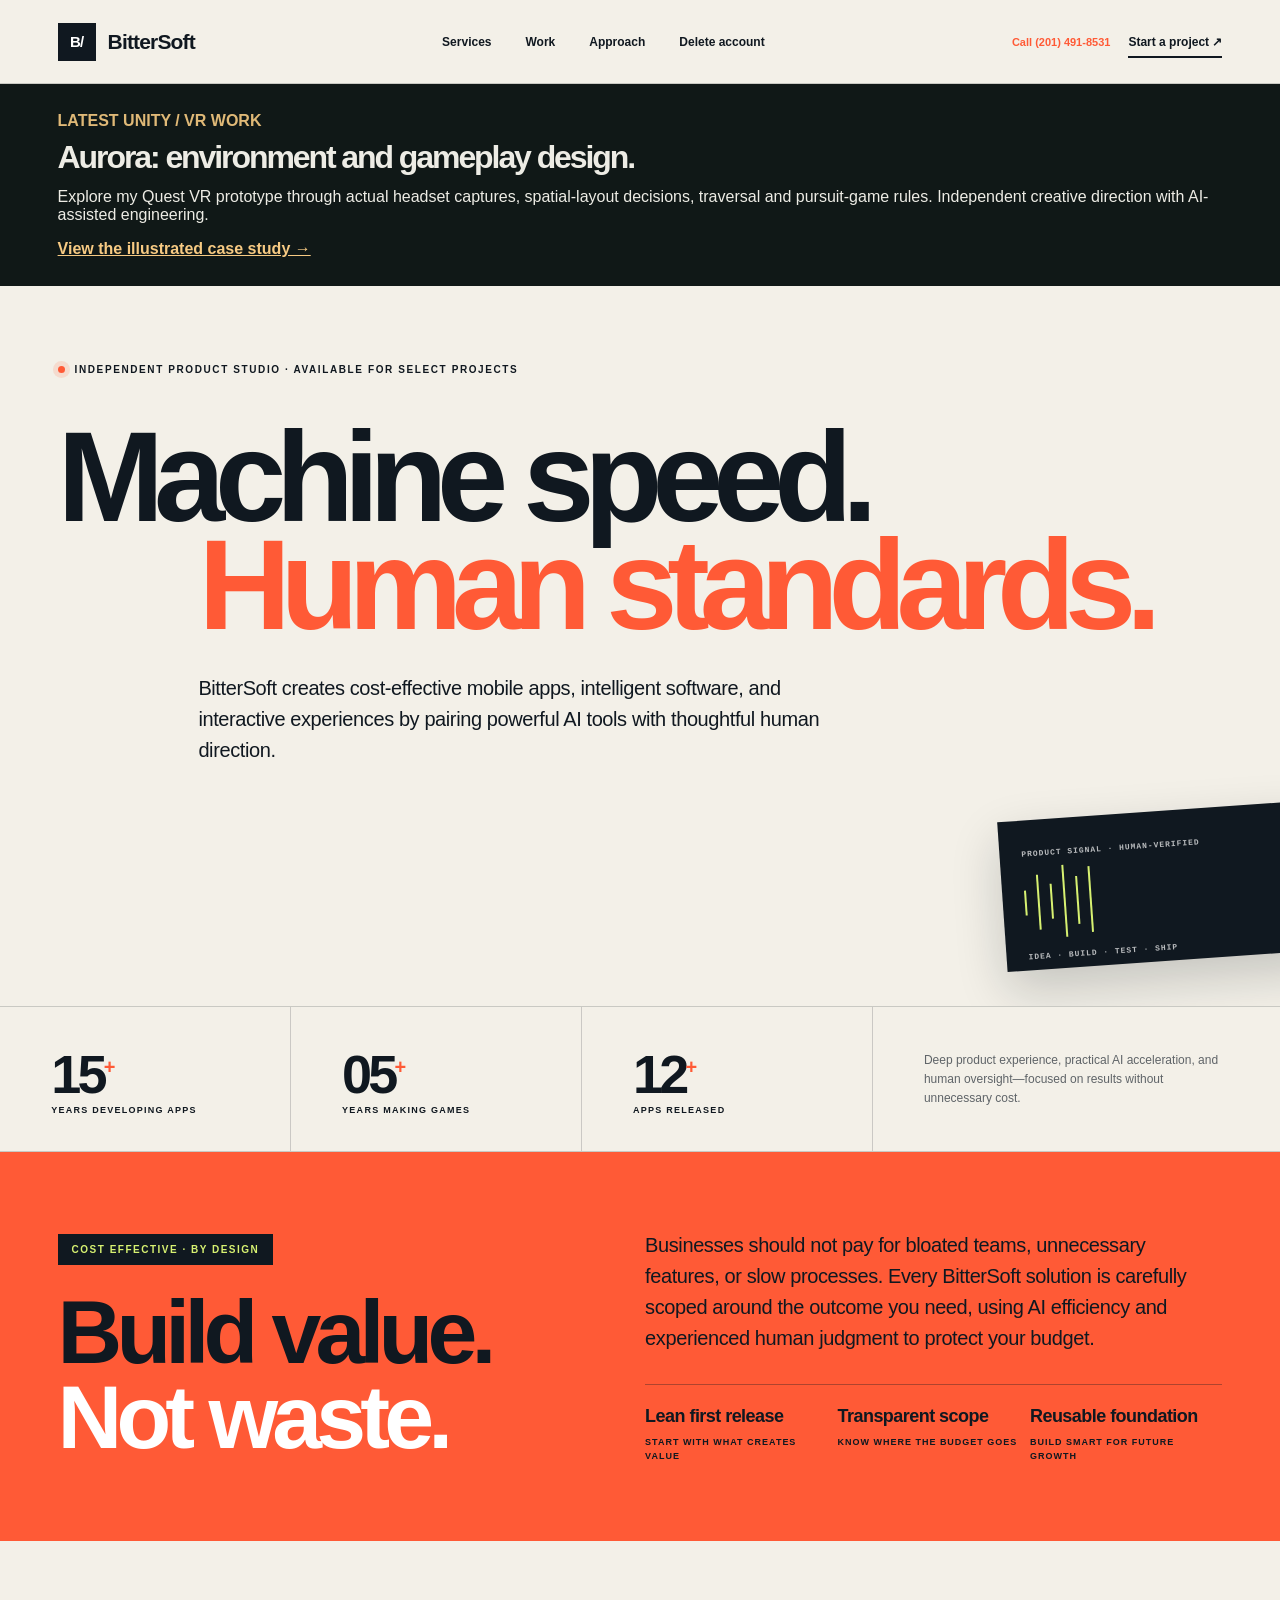
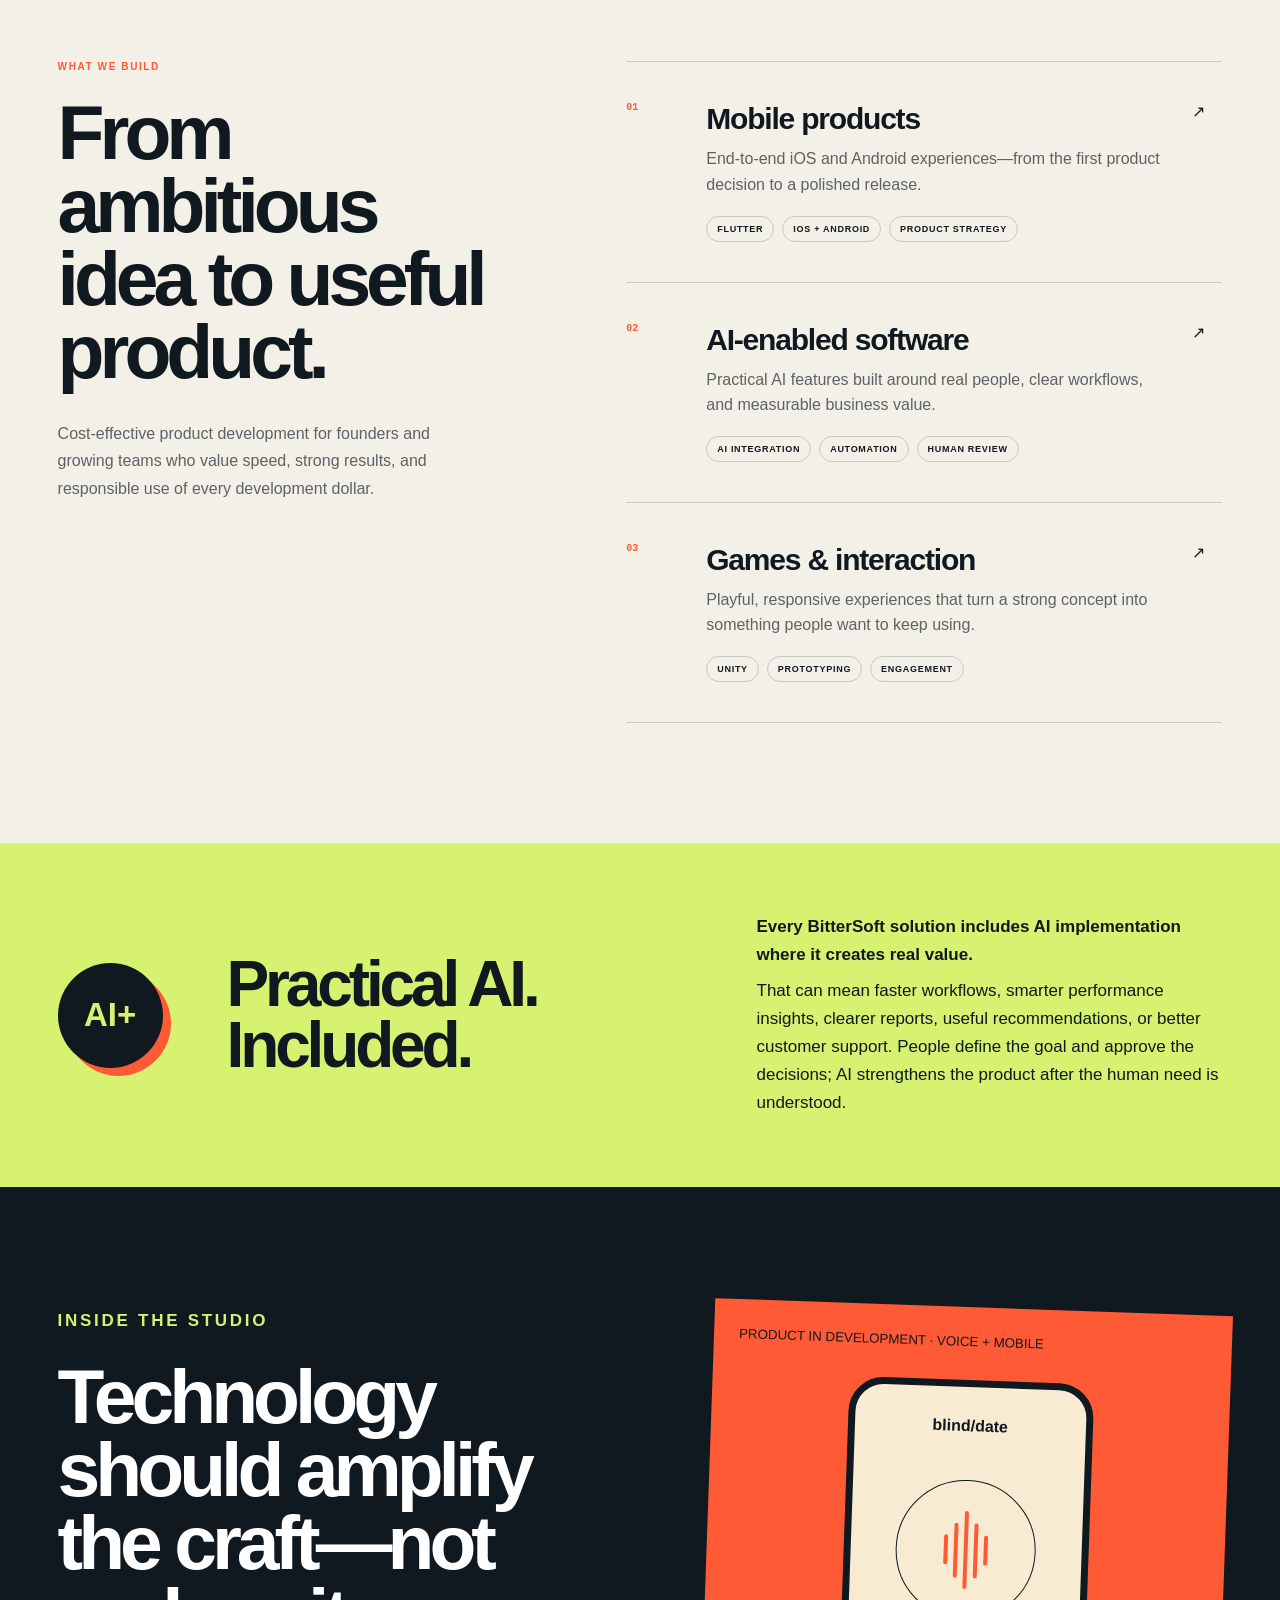
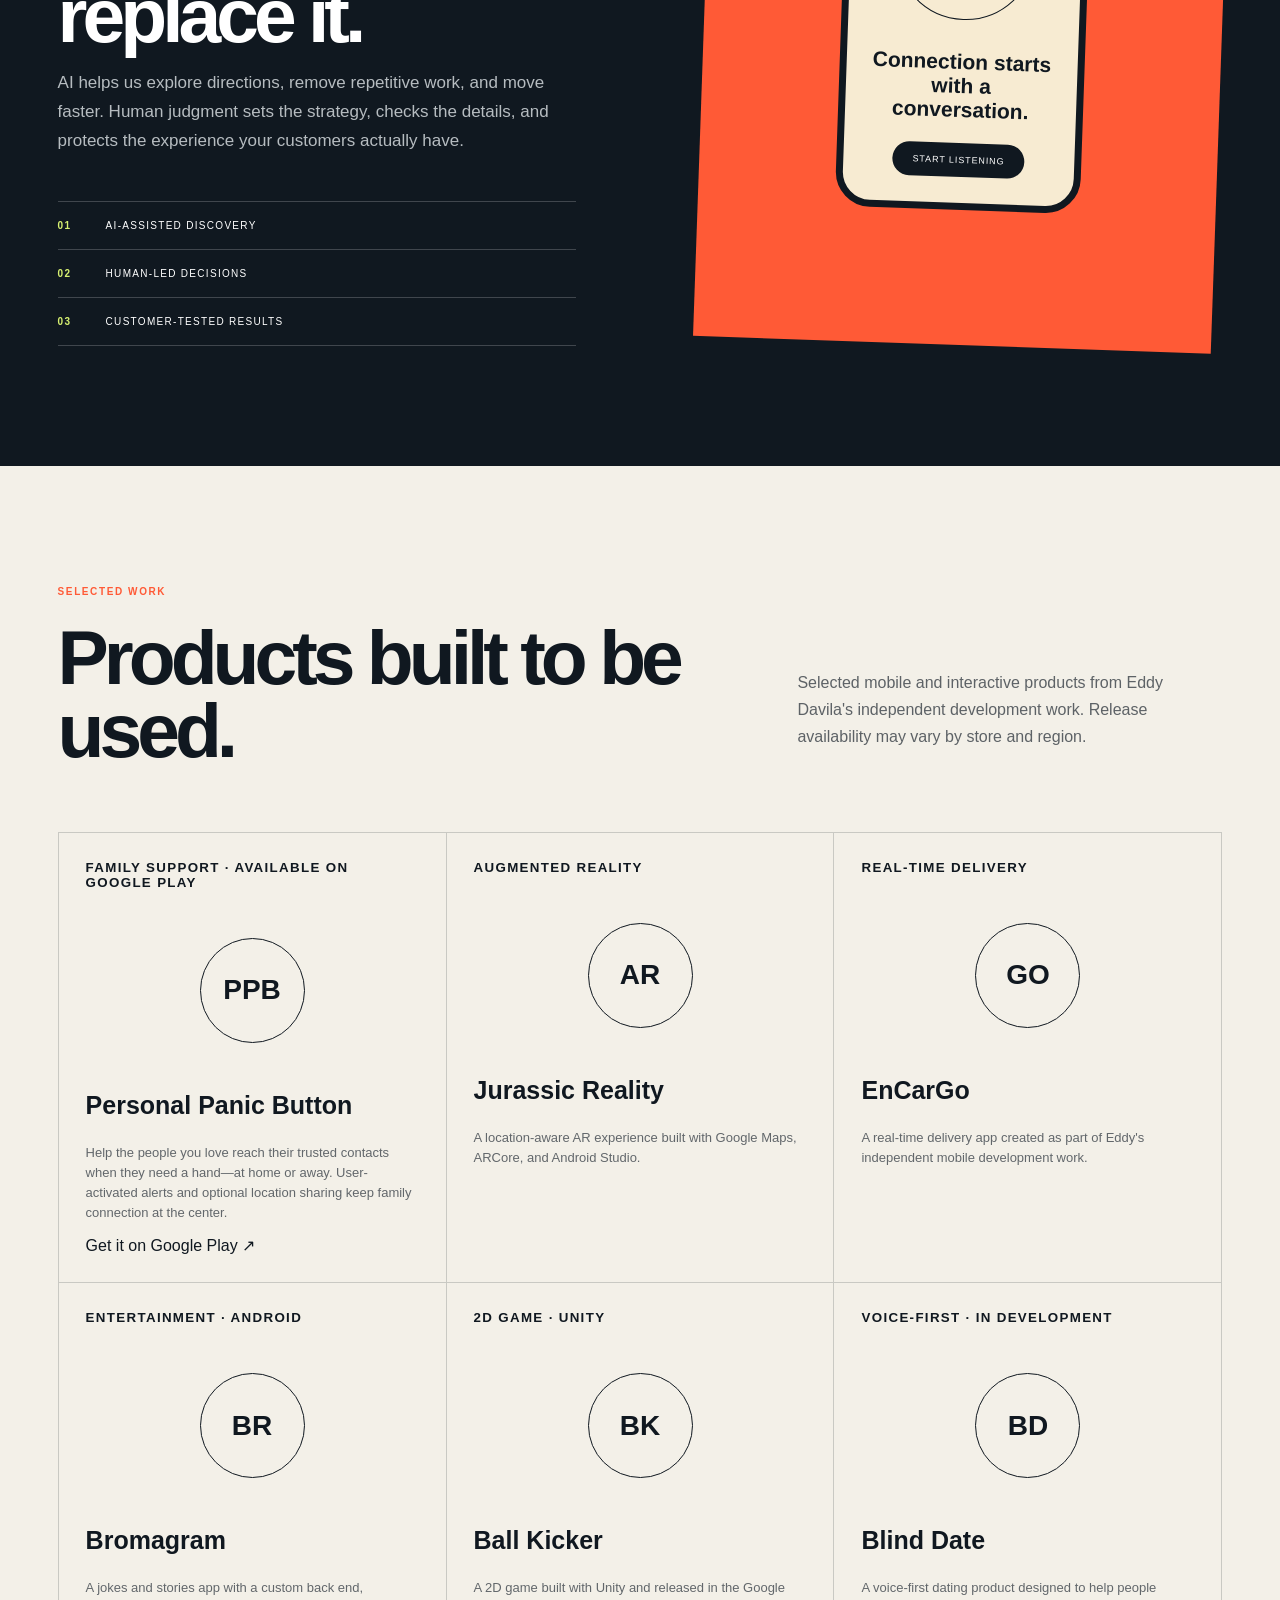
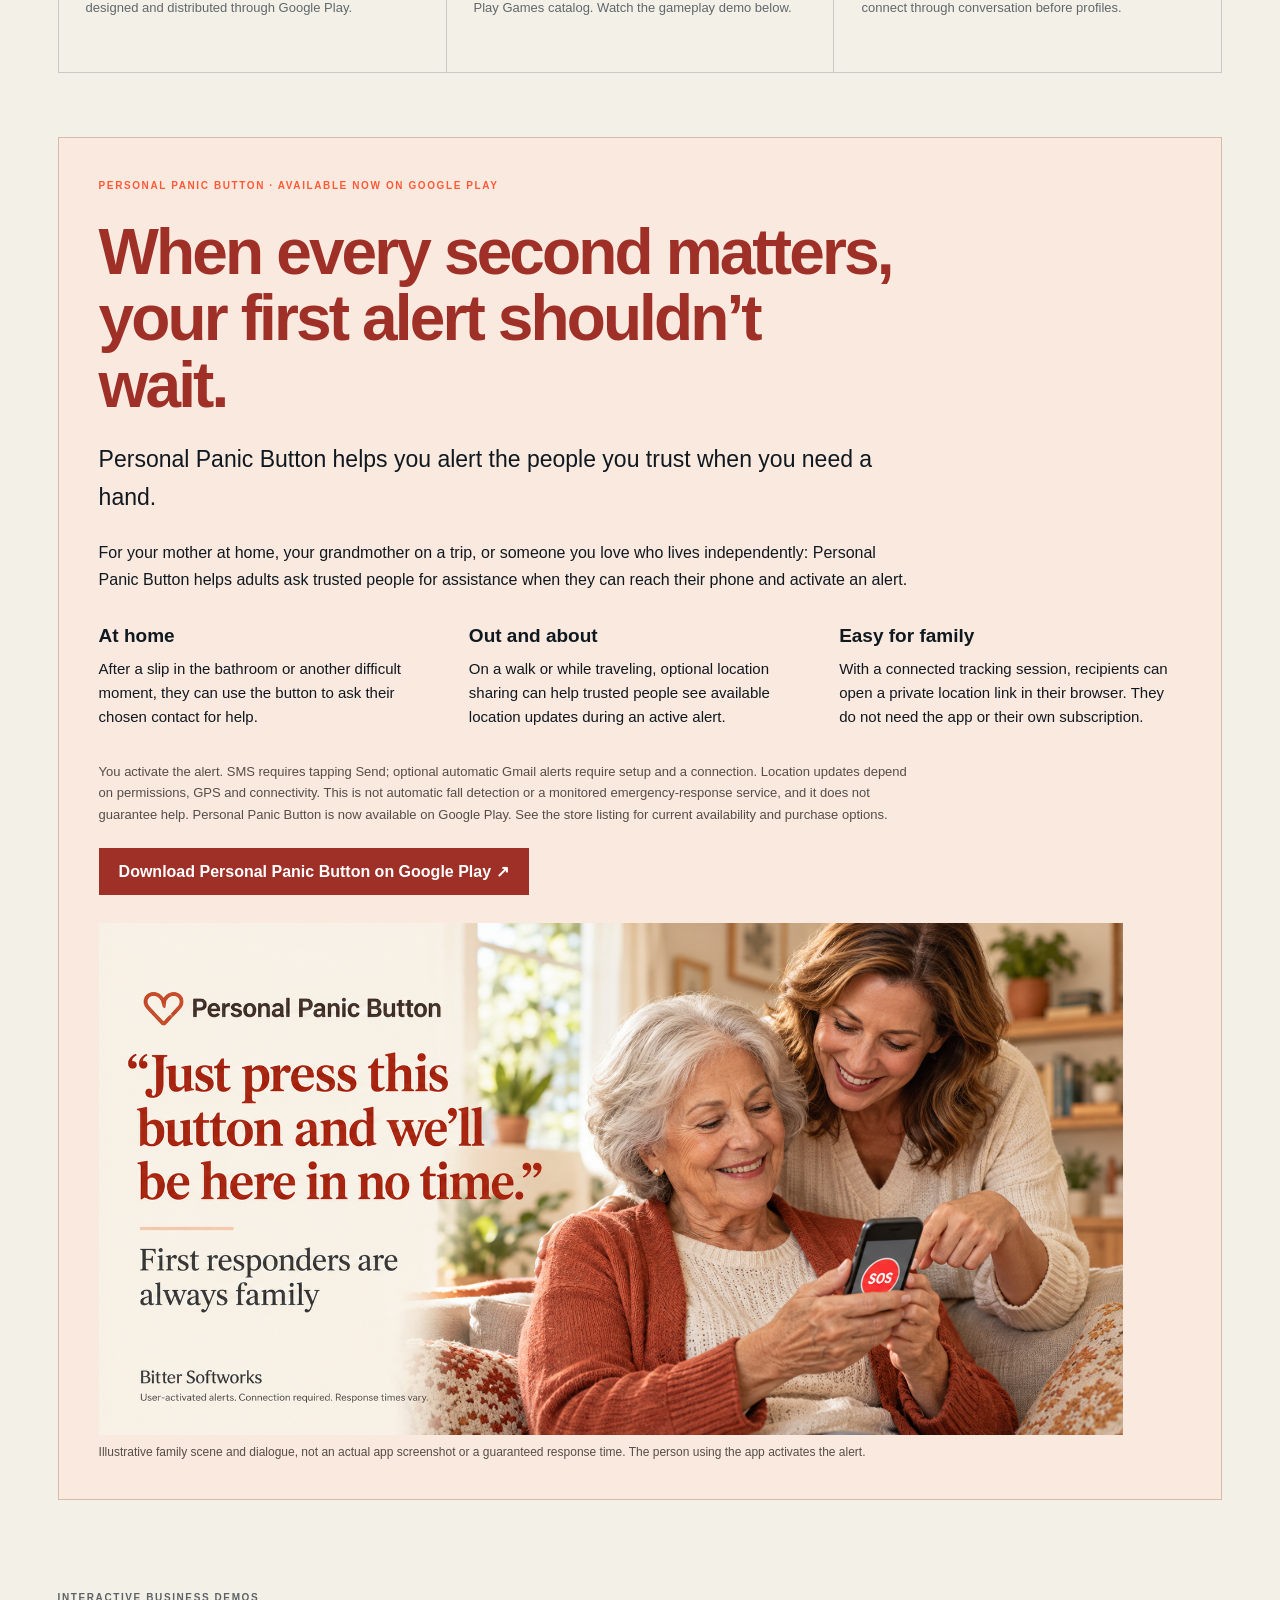
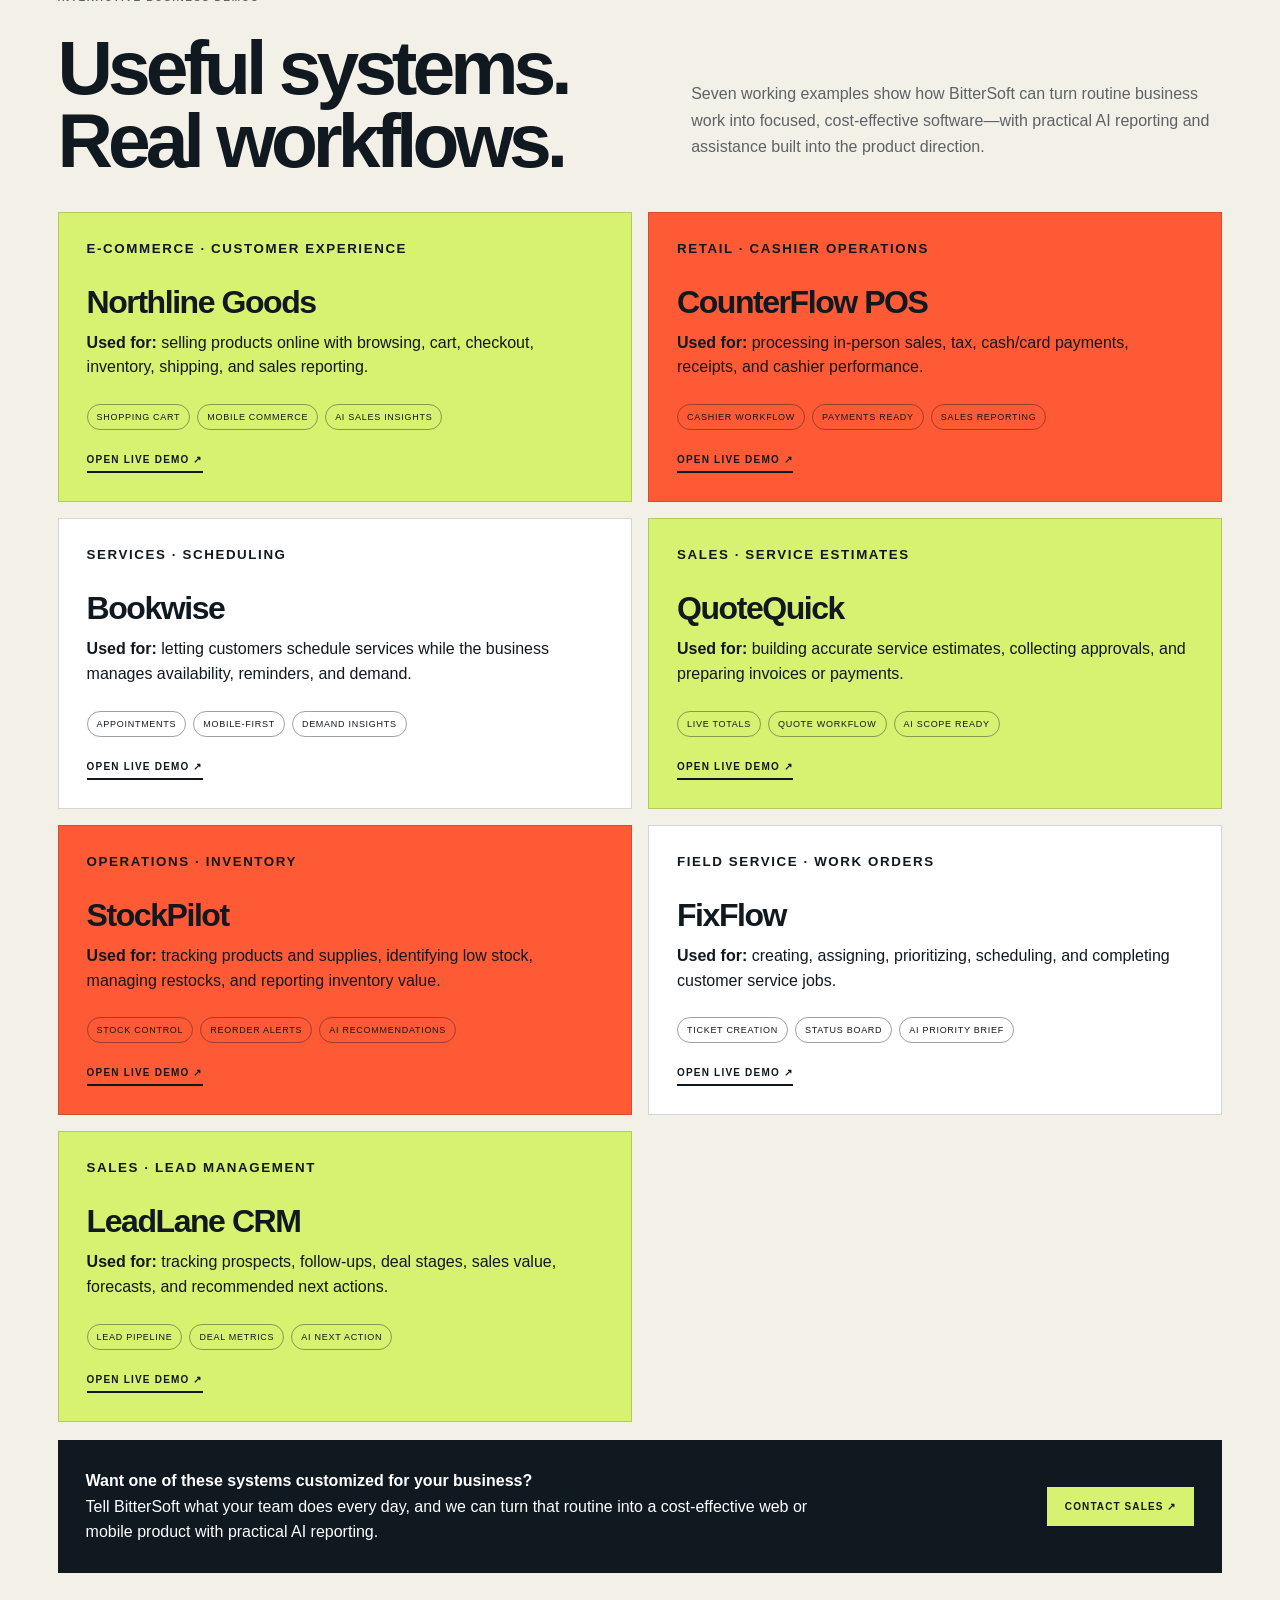
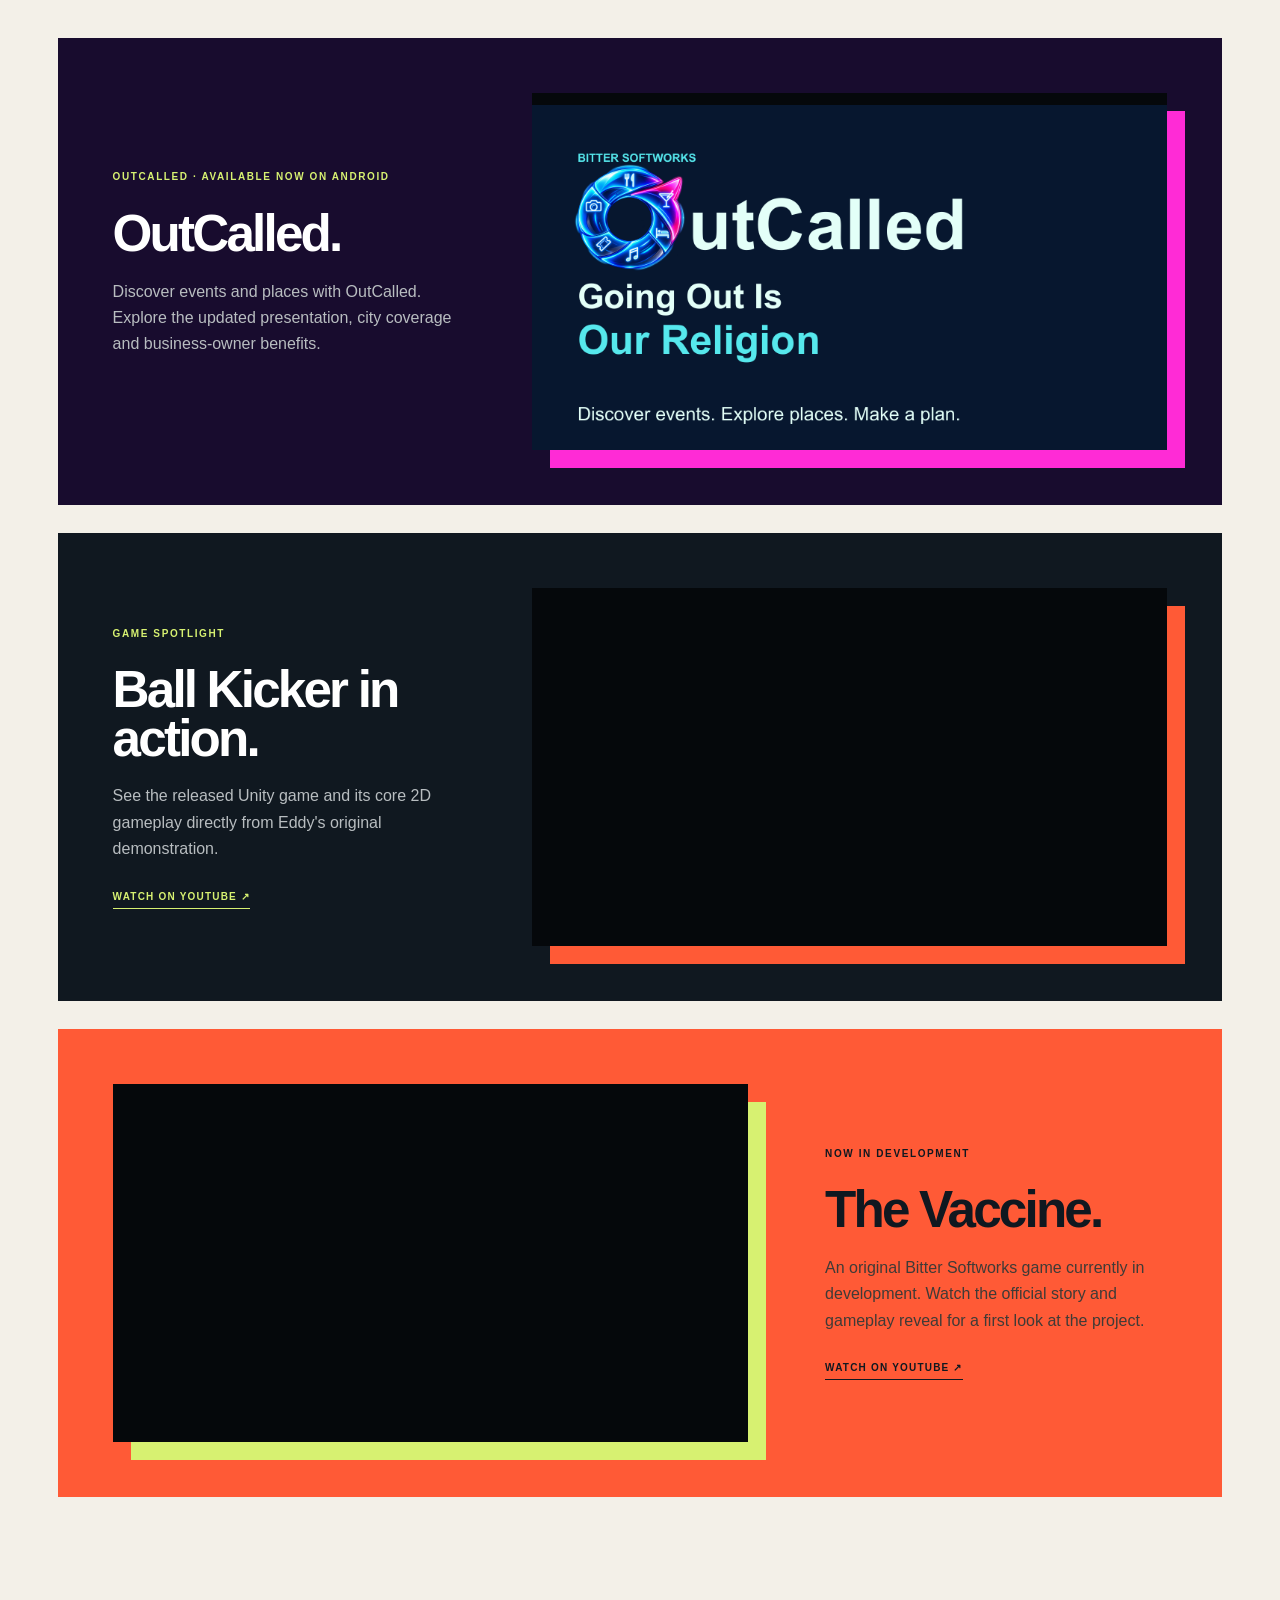
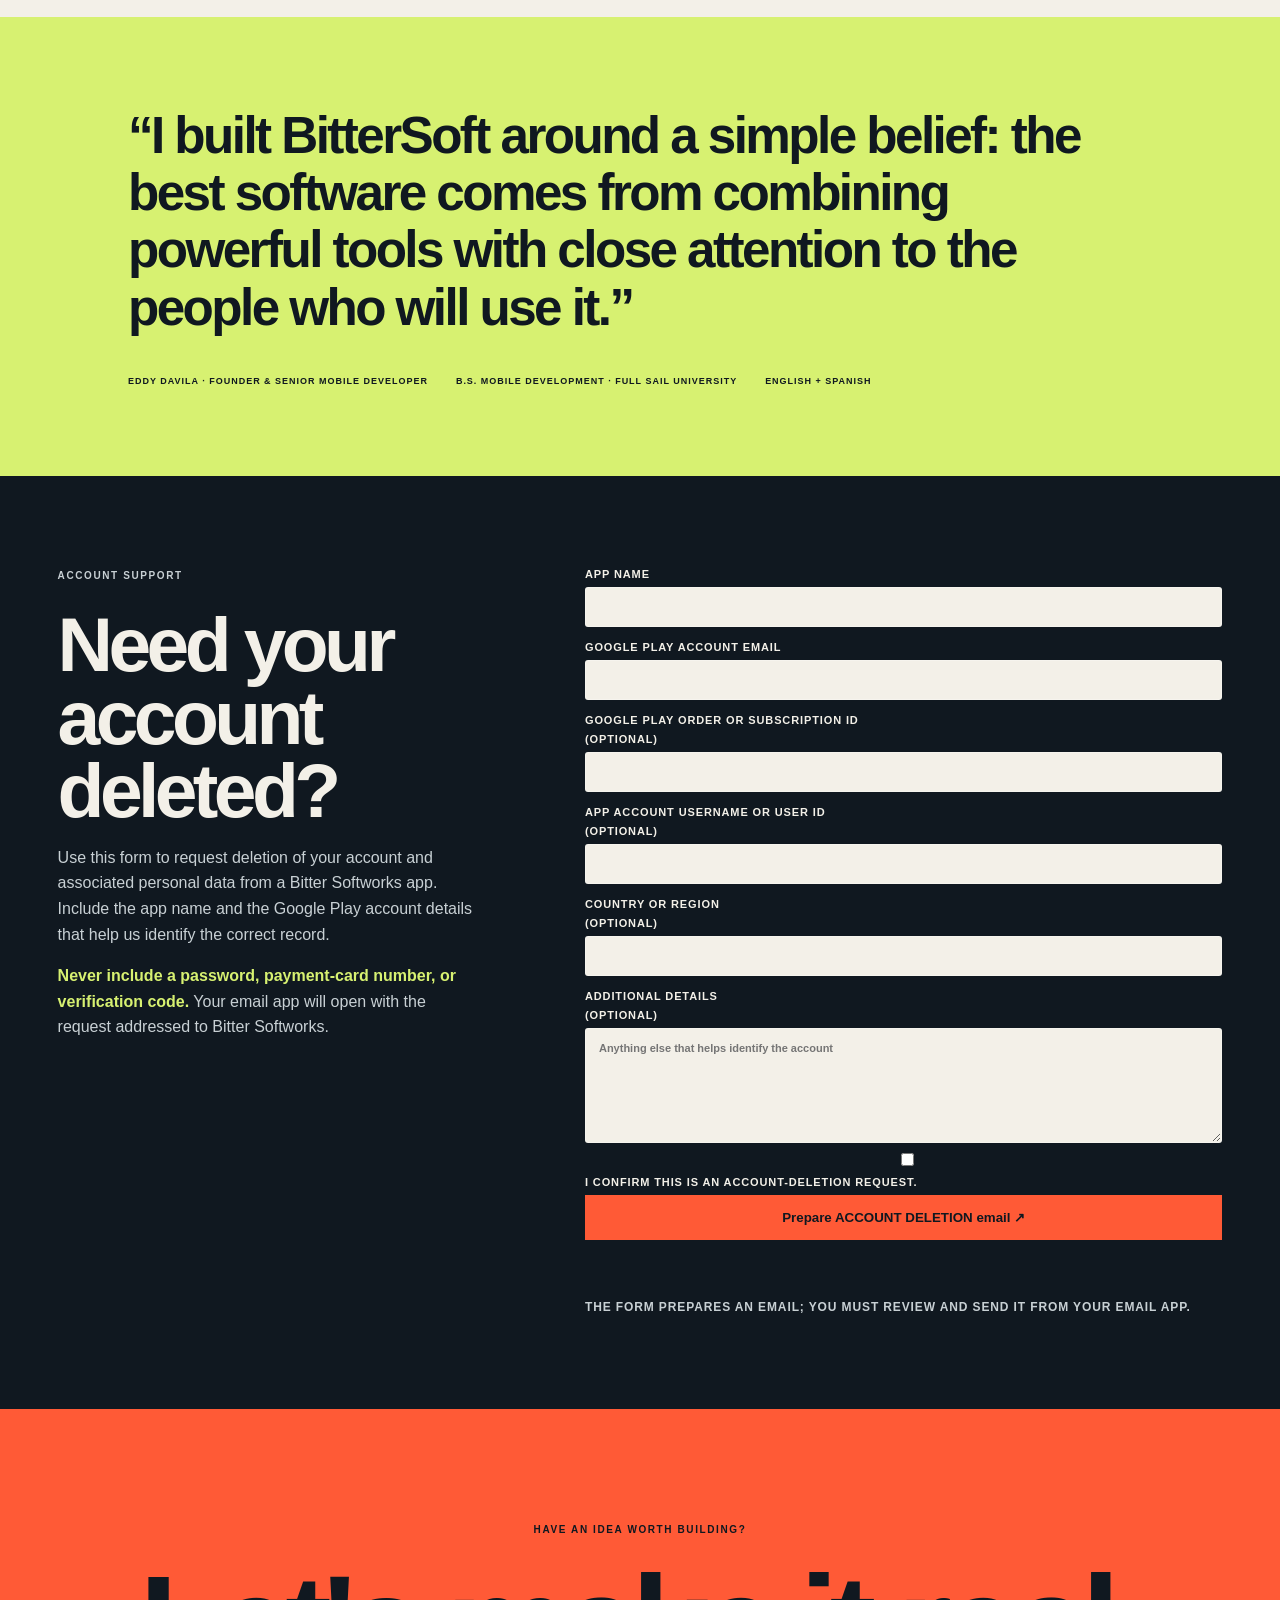
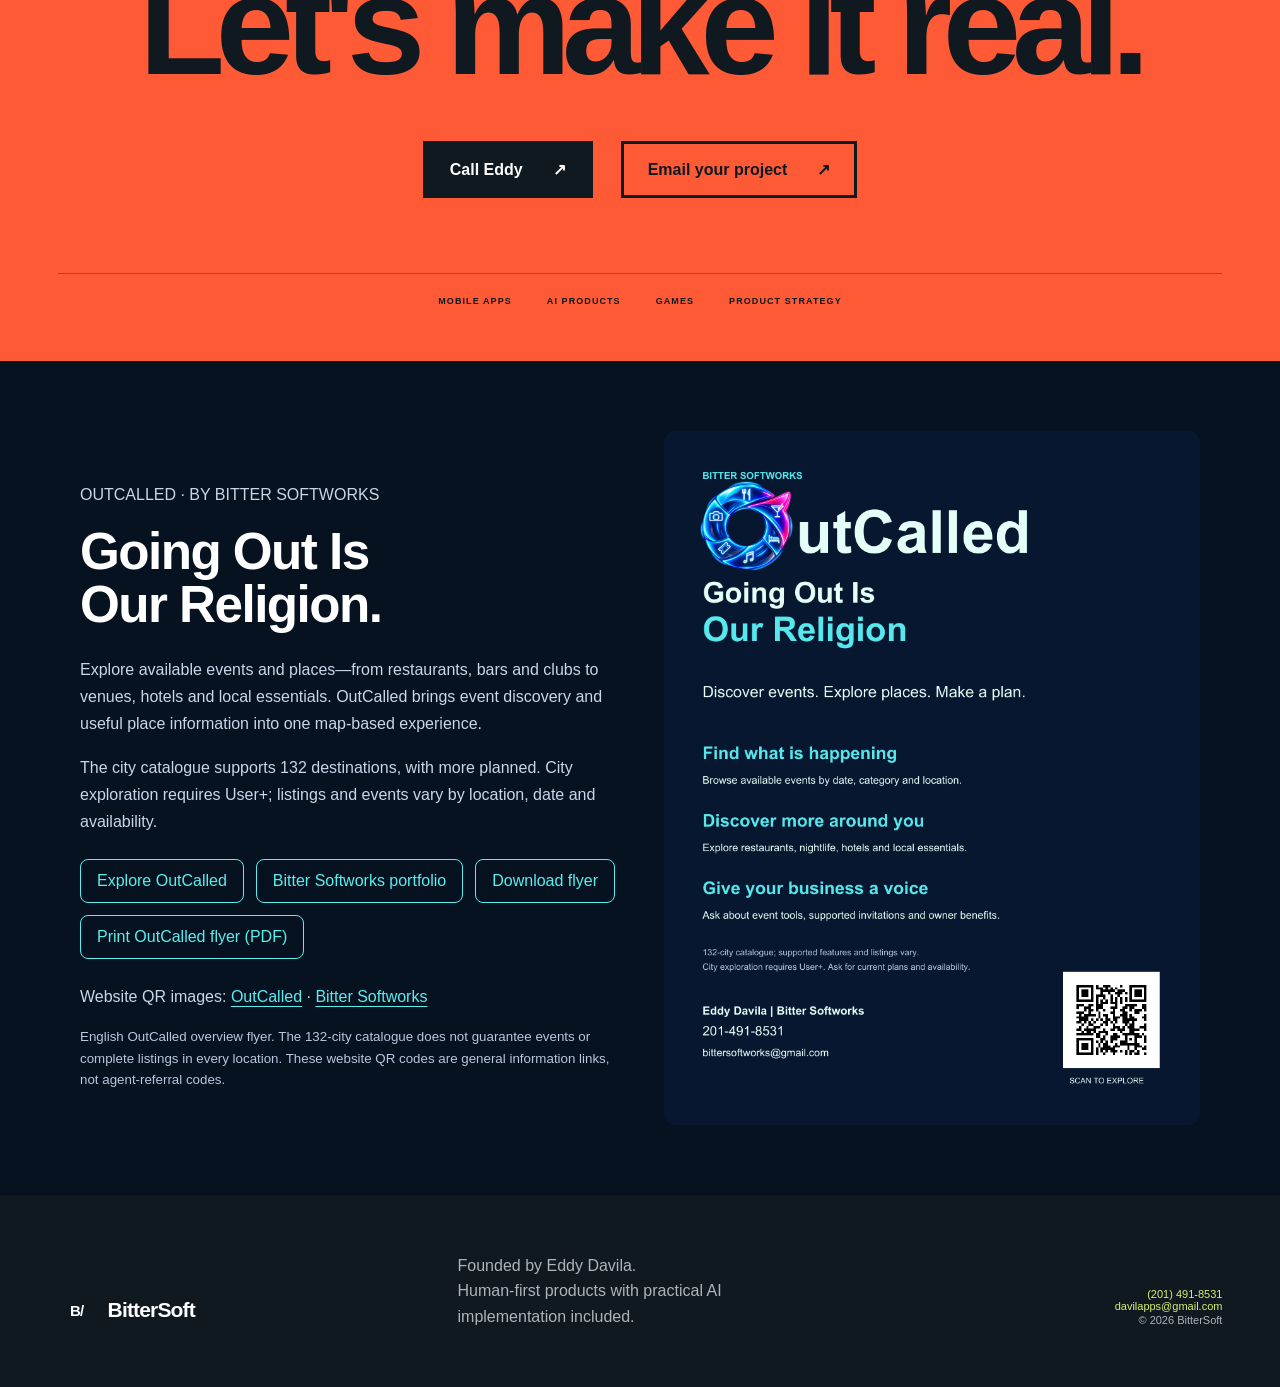
==== index.html @ 0323b232 "Announce public Android releases" ====
<!doctype html>
<html lang="en">
<head>
  <meta charset="utf-8">
  <meta name="viewport" content="width=device-width,initial-scale=1">
  <title>BitterSoft — Machine Speed. Human Standards.</title>
  <meta name="description" content="BitterSoft builds cost-effective websites, business systems, mobile apps, AI-enabled software, and games with practical AI implementation included in every solution.">
  <meta name="theme-color" content="#101820">
  <link rel="stylesheet" href="ppb-family.css?v=20261016">
  <meta property="og:title" content="BitterSoft — Machine Speed. Human Standards.">
  <meta property="og:description" content="Cost-effective apps, AI products, and games—backed by 15+ years in app development and 5+ years making games.">
  <meta property="og:type" content="website">
  <meta property="og:url" content="https://eddydavila.github.io/">
  <script type="application/ld+json">
    {"@context":"https://schema.org","@type":"ProfessionalService","name":"BitterSoft","url":"https://eddydavila.github.io/","founder":{"@type":"Person","name":"Eddy Davila"},"email":"davilapps@gmail.com","telephone":"+1-201-491-8531","description":"Cost-effective mobile apps, AI-enabled software, and games backed by 15+ years of app-development experience and 5+ years of game development."}
  </script>
  <style>
    :root{--ink:#101820;--paper:#f3f0e8;--orange:#ff5a36;--lime:#d7f171;--line:rgba(16,24,32,.18)}
    *{box-sizing:border-box}html{scroll-behavior:smooth}body{margin:0;background:var(--paper);color:var(--ink);font-family:Arial,Helvetica,sans-serif}a{color:inherit;text-decoration:none}
    nav{height:84px;display:flex;align-items:center;justify-content:space-between;padding:0 4.5vw;border-bottom:1px solid var(--line)}
    .brand{display:flex;align-items:center;gap:12px;font-size:21px;font-weight:900;letter-spacing:-.04em}.mark{display:grid;place-items:center;width:38px;height:38px;background:var(--ink);color:white;font-size:15px}
    .links{display:flex;gap:34px;font-size:12px;font-weight:800}.nav-actions{display:flex;align-items:center;gap:18px}.nav-call{font-size:11px;font-weight:900;color:var(--orange)}.nav-cta{font-size:12px;font-weight:800;border-bottom:2px solid;padding:10px 0 7px}
    .hero{min-height:720px;padding:78px 4.5vw 65px;position:relative;overflow:hidden}.eyebrow,.kicker{text-transform:uppercase;letter-spacing:.16em;font-size:10px;font-weight:900}.eyebrow{display:flex;align-items:center;gap:10px}.eyebrow i{width:7px;height:7px;border-radius:50%;background:var(--orange);box-shadow:0 0 0 5px rgba(255,90,54,.14)}
    h1{font-size:clamp(66px,10vw,150px);line-height:.84;letter-spacing:-.08em;margin:48px 0 35px}h1 span{display:block;margin-left:11vw;color:var(--orange)}
    .hero-copy{max-width:650px;margin-left:11vw;font-size:20px;line-height:1.55;letter-spacing:-.02em}.signal{position:absolute;right:-42px;bottom:45px;width:320px;height:150px;background:var(--ink);color:white;padding:22px;transform:rotate(-4deg);box-shadow:0 20px 50px #10182033}.signal small{font:700 8px monospace;letter-spacing:.12em;opacity:.7}.bars{height:85px;display:flex;gap:11px;align-items:center}.bars i{width:2px;height:25px;background:var(--lime)}.bars i:nth-child(2){height:55px}.bars i:nth-child(3){height:35px}.bars i:nth-child(4){height:72px}.bars i:nth-child(5){height:48px}.bars i:nth-child(6){height:66px}
    .proof{display:grid;grid-template-columns:repeat(3,1fr) 1.4fr;border-top:1px solid var(--line);border-bottom:1px solid var(--line)}.proof>div,.proof>p{padding:36px 4vw;border-right:1px solid var(--line);margin:0}.proof div{display:flex;flex-direction:column}.proof strong{font-size:54px;letter-spacing:-.07em}.proof sup{font-size:20px;color:var(--orange)}.proof span{font-size:9px;text-transform:uppercase;letter-spacing:.14em;font-weight:900}.proof p{display:flex;align-items:center;font-size:12px;line-height:1.6;color:#5f6468;border-right:0}
    .value-banner{background:var(--orange);padding:78px 4.5vw;display:grid;grid-template-columns:.9fr 1.1fr;gap:9vw;align-items:center}.value-seal{display:inline-block;background:var(--ink);color:var(--lime);padding:10px 14px;font-size:10px;font-weight:900;letter-spacing:.15em;text-transform:uppercase;margin-bottom:25px}.value-banner h2{font-size:clamp(48px,7vw,96px)}.value-banner h2 span{display:block;color:white}.value-copy>p{font-size:20px;line-height:1.55;letter-spacing:-.02em;margin:0 0 30px}.value-points{display:grid;grid-template-columns:repeat(3,1fr);border-top:1px solid #10182055}.value-points span{padding:18px 12px 0 0;font-size:9px;line-height:1.5;text-transform:uppercase;letter-spacing:.11em;font-weight:900}.value-points b{display:block;font-size:18px;letter-spacing:-.03em;margin-bottom:6px;text-transform:none}
    .ai-commitment{padding:70px 4.5vw;background:var(--lime);display:grid;grid-template-columns:auto 1fr 1fr;gap:5vw;align-items:center}.ai-stamp{width:105px;height:105px;border-radius:50%;background:var(--ink);color:var(--lime);display:grid;place-items:center;font-size:33px;font-weight:900;box-shadow:8px 8px 0 var(--orange)}.ai-commitment h2{font-size:clamp(38px,5vw,68px)}.ai-commitment p{font-size:17px;line-height:1.65;margin:0}.ai-commitment p strong{display:block;margin-bottom:8px}
    section.block{padding:120px 4.5vw}.intro{display:grid;grid-template-columns:.85fr 1.15fr;gap:10vw}.kicker{color:var(--orange);margin:0 0 24px}h2{font-size:clamp(46px,6vw,82px);line-height:.95;letter-spacing:-.065em;margin:0}.intro-copy{color:#5d6266;line-height:1.7;margin-top:32px;max-width:430px}
    .services{border-top:1px solid var(--line)}.service{display:grid;grid-template-columns:60px 1fr 30px;gap:20px;padding:40px 0;border-bottom:1px solid var(--line)}.service>span:first-child{color:var(--orange);font:700 10px monospace}.service h3{font-size:30px;margin:0 0 10px;letter-spacing:-.04em}.service p{color:#5d6266;line-height:1.6;margin:0}.tags{display:flex;gap:8px;flex-wrap:wrap;margin-top:18px}.tags b{font-size:9px;text-transform:uppercase;letter-spacing:.08em;border:1px solid var(--line);border-radius:99px;padding:7px 10px}
    .manifesto{background:var(--ink);color:white;display:grid;grid-template-columns:1fr 1fr;gap:10vw;padding:120px 4.5vw}.manifesto .kicker{color:var(--lime)}.manifesto>div>p{color:#b6bcc0;font-size:17px;line-height:1.7}.principles{margin-top:45px;border-top:1px solid #ffffff33}.principles span{display:block;padding:18px 0;border-bottom:1px solid #ffffff33;font-size:10px;text-transform:uppercase;letter-spacing:.13em}.principles b{display:inline-block;width:48px;color:var(--lime)}
    .device{background:var(--orange);color:var(--ink);padding:25px;transform:rotate(2deg)}.phone{width:245px;height:430px;border:7px solid;border-radius:35px;margin:30px auto;padding:30px 18px;background:#f7ebd2;text-align:center}.orbit{width:140px;height:140px;border:1px solid;border-radius:50%;display:flex;justify-content:center;align-items:center;gap:6px;margin:45px auto 30px}.orbit i{width:4px;height:30px;background:var(--orange);border-radius:4px}.orbit i:nth-child(2),.orbit i:nth-child(4){height:55px}.orbit i:nth-child(3){height:78px}.phone h3{font-size:21px}.phone span{display:inline-block;background:var(--ink);color:white;border-radius:99px;padding:12px 20px;font-size:9px;text-transform:uppercase;letter-spacing:.1em}
    .work-head{display:grid;grid-template-columns:1.2fr .8fr;gap:8vw;align-items:end;margin-bottom:65px}.work-head>p{color:#5d6266;line-height:1.7}.grid{display:grid;grid-template-columns:repeat(3,1fr);border-top:1px solid var(--line);border-left:1px solid var(--line)}.project{min-height:390px;padding:27px;border-right:1px solid var(--line);border-bottom:1px solid var(--line);display:flex;flex-direction:column;transition:.2s}.project:hover{background:var(--ink);color:white}.project small{text-transform:uppercase;letter-spacing:.1em;font-weight:800}.project-icon{width:105px;height:105px;border:1px solid;border-radius:50%;display:grid;place-items:center;margin:48px auto;font-size:28px;font-weight:900}.project h3{font-size:25px;margin:0 0 10px}.project p{font-size:13px;line-height:1.55;color:#62676b}.project:hover p{color:#bbc0c3}.video-feature{display:grid;grid-template-columns:.7fr 1.3fr;gap:6vw;align-items:center;background:var(--ink);color:white;padding:55px;margin-top:65px}.video-feature+.video-feature{margin-top:28px}.video-feature .kicker{color:var(--lime)}.video-feature h3{font-size:clamp(34px,4vw,58px);line-height:.95;letter-spacing:-.055em;margin:0 0 20px}.video-feature p{color:#b8bdc0;line-height:1.65}.video-feature a{display:inline-block;color:var(--lime);font-size:10px;text-transform:uppercase;letter-spacing:.12em;font-weight:900;margin-top:12px;border-bottom:1px solid;padding-bottom:6px}.video-feature.alt{grid-template-columns:1.3fr .7fr;background:var(--orange);color:var(--ink)}.video-feature.alt .kicker,.video-feature.alt a{color:var(--ink)}.video-feature.alt p{color:#3f3b37}.video-feature.alt .video-frame{box-shadow:18px 18px 0 var(--lime)}.video-feature.motion{background:#180c2e}.video-feature.motion .video-frame{box-shadow:18px 18px 0 #ff2bd6}.video-frame{position:relative;width:100%;aspect-ratio:16/9;background:#05080b;box-shadow:18px 18px 0 var(--orange);overflow:hidden}.video-frame iframe,.video-frame video{position:absolute;inset:0;width:100%;height:100%;border:0}.video-frame video{object-fit:cover;background:#05080b}
    .demo-showcase{margin-top:90px}.demo-showcase-head{display:grid;grid-template-columns:1fr 1fr;gap:8vw;align-items:end;margin-bottom:35px}.demo-showcase-head p{color:#5d6266;line-height:1.65}.demo-grid{display:grid;grid-template-columns:repeat(2,1fr);gap:16px}.demo-card{min-height:280px;padding:28px;background:white;border:1px solid var(--line);display:flex;flex-direction:column;position:relative;transition:.2s}.demo-card:hover{transform:translateY(-4px);box-shadow:10px 12px 0 var(--ink)}.demo-card:nth-child(3n+1){background:var(--lime)}.demo-card:nth-child(3n+2){background:var(--orange)}.demo-card small{text-transform:uppercase;letter-spacing:.12em;font-weight:900}.demo-card h3{font-size:32px;letter-spacing:-.045em;margin:28px 0 10px}.demo-card p{line-height:1.55;margin:0 0 24px}.demo-card ul{display:flex;gap:7px;flex-wrap:wrap;list-style:none;padding:0;margin:auto 0 24px}.demo-card li{font-size:9px;text-transform:uppercase;letter-spacing:.08em;border:1px solid #10182066;border-radius:99px;padding:7px 9px}.demo-card a{font-size:10px;text-transform:uppercase;letter-spacing:.12em;font-weight:900;border-bottom:2px solid;width:max-content;padding-bottom:6px}
    .demo-sales{margin-top:18px;background:var(--ink);color:white;padding:28px;display:flex;justify-content:space-between;gap:30px;align-items:center}.demo-sales p{margin:0;line-height:1.6;max-width:740px}.demo-sales a{flex:none;background:var(--lime);color:var(--ink);padding:14px 18px;font-size:10px;text-transform:uppercase;letter-spacing:.11em;font-weight:900}
    .founder{background:var(--lime);padding:90px 10vw}.founder blockquote{font-size:clamp(30px,4vw,54px);line-height:1.12;letter-spacing:-.05em;font-weight:900;margin:0}.founder-meta{display:flex;flex-wrap:wrap;gap:12px 28px;margin-top:40px;font-size:9px;text-transform:uppercase;letter-spacing:.11em;font-weight:900}
    .cta{background:var(--orange);text-align:center;padding:115px 4.5vw 55px}.cta .kicker{color:var(--ink)}.cta h2{font-size:clamp(68px,11vw,160px)}.cta-actions{display:flex;justify-content:center;align-items:center;gap:28px;margin:48px 0 75px}.cta-actions a{display:inline-flex;align-items:center;gap:30px;border:3px solid var(--ink);padding:16px 24px;font-weight:900}.cta-actions a:first-child{background:var(--ink);color:white}.cta-meta{border-top:1px solid #10182055;padding-top:22px;display:flex;justify-content:center;gap:35px;font-size:9px;text-transform:uppercase;letter-spacing:.12em;font-weight:900}
    footer{background:var(--ink);color:white;padding:58px 4.5vw;display:grid;grid-template-columns:1fr 1fr 1fr;gap:35px;align-items:end}footer p{color:#aeb4b8;line-height:1.6;margin:0}footer>div:last-child{text-align:right;font-size:11px}footer>div:last-child a{color:var(--lime)}
    @media(max-width:820px){nav{padding:0 20px}.links,.nav-cta{display:none}.nav-call{font-size:10px}.hero{min-height:670px;padding:60px 20px}.hero-copy,h1 span{margin-left:0}.hero-copy{font-size:16px;max-width:72%}.signal{right:-140px}.proof{grid-template-columns:repeat(3,1fr)}.proof>div{padding:24px 10px}.proof strong{font-size:35px}.proof>p{grid-column:1/-1;border-top:1px solid var(--line);padding:18px}.intro,.manifesto,.work-head,.video-feature{grid-template-columns:1fr}.intro{gap:60px}section.block,.manifesto{padding:85px 20px}.grid{grid-template-columns:1fr}.project{min-height:350px}.video-feature{padding:35px 24px;gap:35px;margin-top:45px}.video-frame{box-shadow:10px 10px 0 var(--orange)}.founder{padding:75px 20px}.cta{padding:85px 20px 38px}.cta-actions{flex-direction:column;margin:38px 0 60px}.cta-actions a{width:100%;justify-content:center}.cta-meta{flex-wrap:wrap;gap:18px}footer{grid-template-columns:1fr;padding:48px 20px}footer>div:last-child{text-align:left}}
    @media(max-width:820px){.value-banner{grid-template-columns:1fr;padding:70px 20px;gap:45px}.value-copy>p{font-size:17px}.value-points{grid-template-columns:1fr}.value-points span{padding:16px 0;border-bottom:1px solid #10182033}}
    @media(max-width:820px){.ai-commitment{grid-template-columns:1fr;padding:65px 20px;gap:30px}.ai-stamp{width:90px;height:90px}.demo-showcase-head,.demo-grid{grid-template-columns:1fr}.demo-card{min-height:250px}.demo-sales{align-items:flex-start;flex-direction:column}}
    @media(prefers-reduced-motion:reduce){html{scroll-behavior:auto}*{transition:none!important}}
  </style>
</head>
<body>
  <nav>
    <a class="brand" href="#top"><span class="mark">B/</span>BitterSoft</a>
    <div class="links"><a href="#services">Services</a><a href="#work">Work</a><a href="#approach">Approach</a><a href="#account-deletion">Delete account</a></div>
    <div class="nav-actions"><a class="nav-call" href="tel:+12014918531">Call (201) 491-8531</a><a class="nav-cta" href="mailto:davilapps@gmail.com?subject=Project%20inquiry%20for%20BitterSoft">Start a project ↗</a></div>
  </nav>
  <main>
    <section style="padding:28px 4.5vw;background:#101817;color:#edece5"><p style="margin:0;color:#e0b977;font-weight:bold">LATEST UNITY / VR WORK</p><h2 style="font-size:32px;margin:12px 0">Aurora: environment and gameplay design.</h2><p>Explore my Quest VR prototype through actual headset captures, spatial-layout decisions, traversal and pursuit-game rules. Independent creative direction with AI-assisted engineering.</p><a href="aurora-vr/" style="color:#f7ca83;text-decoration:underline;font-weight:bold">View the illustrated case study →</a></section>
    <section class="hero" id="top">
      <div class="eyebrow"><i></i>Independent product studio · Available for select projects</div>
      <h1>Machine speed.<span>Human standards.</span></h1>
      <p class="hero-copy">BitterSoft creates cost-effective mobile apps, intelligent software, and interactive experiences by pairing powerful AI tools with thoughtful human direction.</p>
      <div class="signal"><small>PRODUCT SIGNAL · HUMAN-VERIFIED</small><div class="bars"><i></i><i></i><i></i><i></i><i></i><i></i></div><small>IDEA · BUILD · TEST · SHIP</small></div>
    </section>
    <section class="proof">
      <div><strong>15<sup>+</sup></strong><span>Years developing apps</span></div>
      <div><strong>05<sup>+</sup></strong><span>Years making games</span></div>
      <div><strong>12<sup>+</sup></strong><span>Apps released</span></div>
      <p>Deep product experience, practical AI acceleration, and human oversight—focused on results without unnecessary cost.</p>
    </section>
    <section class="value-banner" aria-labelledby="cost-effective-title">
      <div><span class="value-seal">Cost effective · by design</span><h2 id="cost-effective-title">Build value.<span>Not waste.</span></h2></div>
      <div class="value-copy"><p>Businesses should not pay for bloated teams, unnecessary features, or slow processes. Every BitterSoft solution is carefully scoped around the outcome you need, using AI efficiency and experienced human judgment to protect your budget.</p><div class="value-points"><span><b>Lean first release</b>Start with what creates value</span><span><b>Transparent scope</b>Know where the budget goes</span><span><b>Reusable foundation</b>Build smart for future growth</span></div></div>
    </section>
    <section class="block intro" id="services">
      <div><p class="kicker">What we build</p><h2>From ambitious idea to useful product.</h2><p class="intro-copy">Cost-effective product development for founders and growing teams who value speed, strong results, and responsible use of every development dollar.</p></div>
      <div class="services">
        <article class="service"><span>01</span><div><h3>Mobile products</h3><p>End-to-end iOS and Android experiences—from the first product decision to a polished release.</p><div class="tags"><b>Flutter</b><b>iOS + Android</b><b>Product strategy</b></div></div><span>↗</span></article>
        <article class="service"><span>02</span><div><h3>AI-enabled software</h3><p>Practical AI features built around real people, clear workflows, and measurable business value.</p><div class="tags"><b>AI integration</b><b>Automation</b><b>Human review</b></div></div><span>↗</span></article>
        <article class="service"><span>03</span><div><h3>Games & interaction</h3><p>Playful, responsive experiences that turn a strong concept into something people want to keep using.</p><div class="tags"><b>Unity</b><b>Prototyping</b><b>Engagement</b></div></div><span>↗</span></article>
      </div>
    </section>
    <section class="ai-commitment" aria-labelledby="ai-included-title"><div class="ai-stamp">AI+</div><h2 id="ai-included-title">Practical AI.<br>Included.</h2><p><strong>Every BitterSoft solution includes AI implementation where it creates real value.</strong>That can mean faster workflows, smarter performance insights, clearer reports, useful recommendations, or better customer support. People define the goal and approve the decisions; AI strengthens the product after the human need is understood.</p></section>
    <section class="manifesto" id="approach">
      <div><p class="kicker">Inside the studio</p><h2>Technology should amplify the craft—not replace it.</h2><p>AI helps us explore directions, remove repetitive work, and move faster. Human judgment sets the strategy, checks the details, and protects the experience your customers actually have.</p><div class="principles"><span><b>01</b>AI-assisted discovery</span><span><b>02</b>Human-led decisions</span><span><b>03</b>Customer-tested results</span></div></div>
      <div class="device"><small>PRODUCT IN DEVELOPMENT · VOICE + MOBILE</small><div class="phone"><strong>blind/date</strong><div class="orbit"><i></i><i></i><i></i><i></i><i></i></div><h3>Connection starts with a conversation.</h3><span>Start listening</span></div></div>
    </section>
    <section class="block" id="work">
      <div class="work-head"><div><p class="kicker">Selected work</p><h2>Products built to be used.</h2></div><p>Selected mobile and interactive products from Eddy Davila's independent development work. Release availability may vary by store and region.</p></div>
      <div class="grid">
        <article class="project"><small>Family support · Available on Google Play</small><div class="project-icon">PPB</div><h3>Personal Panic Button</h3><p>Help the people you love reach their trusted contacts when they need a hand—at home or away. User-activated alerts and optional location sharing keep family connection at the center.</p><a href="https://play.google.com/store/apps/details?id=com.bittersoftworks.personalpanicbutton" target="_blank" rel="noopener">Get it on Google Play ↗</a></article>
        <article class="project"><small>Augmented reality</small><div class="project-icon">AR</div><h3>Jurassic Reality</h3><p>A location-aware AR experience built with Google Maps, ARCore, and Android Studio.</p></article>
        <article class="project"><small>Real-time delivery</small><div class="project-icon">GO</div><h3>EnCarGo</h3><p>A real-time delivery app created as part of Eddy's independent mobile development work.</p></article>
        <article class="project"><small>Entertainment · Android</small><div class="project-icon">BR</div><h3>Bromagram</h3><p>A jokes and stories app with a custom back end, designed and distributed through Google Play.</p></article>
        <article class="project"><small>2D game · Unity</small><div class="project-icon">BK</div><h3>Ball Kicker</h3><p>A 2D game built with Unity and released in the Google Play Games catalog. Watch the gameplay demo below.</p></article>
        <article class="project"><small>Voice-first · In development</small><div class="project-icon">BD</div><h3>Blind Date</h3><p>A voice-first dating product designed to help people connect through conversation before profiles.</p></article>
      </div>
      <section class="ppb-family" id="personal-panic-button" aria-labelledby="ppb-family-title">
        <div class="ppb-family-copy"><p class="kicker">Personal Panic Button · Available now on Google Play</p><h2 id="ppb-family-title">When every second matters, your first alert shouldn&rsquo;t wait.</h2><p class="ppb-family-intro">Personal Panic Button helps you alert the people you trust when you need a hand.</p><p>For your mother at home, your grandmother on a trip, or someone you love who lives independently: Personal Panic Button helps adults ask trusted people for assistance when they can reach their phone and activate an alert.</p><div class="ppb-family-benefits"><div><h3>At home</h3><p>After a slip in the bathroom or another difficult moment, they can use the button to ask their chosen contact for help.</p></div><div><h3>Out and about</h3><p>On a walk or while traveling, optional location sharing can help trusted people see available location updates during an active alert.</p></div><div><h3>Easy for family</h3><p>With a connected tracking session, recipients can open a private location link in their browser. They do not need the app or their own subscription.</p></div></div><p class="ppb-family-note">You activate the alert. SMS requires tapping Send; optional automatic Gmail alerts require setup and a connection. Location updates depend on permissions, GPS and connectivity. This is not automatic fall detection or a monitored emergency-response service, and it does not guarantee help. Personal Panic Button is now available on Google Play. See the store listing for current availability and purchase options.</p><a class="ppb-family-contact" href="https://play.google.com/store/apps/details?id=com.bittersoftworks.personalpanicbutton" target="_blank" rel="noopener">Download Personal Panic Button on Google Play ↗</a></div>
        <figure><img src="assets/personal-panic-button/grandmother-daughter.png" alt="A grandmother and her daughter looking at a phone together. Personal Panic Button: First responders are always family." loading="lazy" width="1774" height="887"><figcaption>Illustrative family scene and dialogue, not an actual app screenshot or a guaranteed response time. The person using the app activates the alert.</figcaption></figure>
      </section>
      <section class="demo-showcase" aria-labelledby="business-demos-title"><div class="demo-showcase-head"><div><p class="kicker">Interactive business demos</p><h2 id="business-demos-title">Useful systems.<br>Real workflows.</h2></div><p>Seven working examples show how BitterSoft can turn routine business work into focused, cost-effective software—with practical AI reporting and assistance built into the product direction.</p></div><div class="demo-grid">
        <article class="demo-card"><small>E-commerce · Customer experience</small><h3>Northline Goods</h3><p><strong>Used for:</strong> selling products online with browsing, cart, checkout, inventory, shipping, and sales reporting.</p><ul><li>Shopping cart</li><li>Mobile commerce</li><li>AI sales insights</li></ul><a href="https://eddydavila.github.io/shopfront-commerce-demo/" target="_blank" rel="noopener noreferrer">Open live demo ↗</a></article>
        <article class="demo-card"><small>Retail · Cashier operations</small><h3>CounterFlow POS</h3><p><strong>Used for:</strong> processing in-person sales, tax, cash/card payments, receipts, and cashier performance.</p><ul><li>Cashier workflow</li><li>Payments ready</li><li>Sales reporting</li></ul><a href="https://eddydavila.github.io/counterflow-pos-demo/" target="_blank" rel="noopener noreferrer">Open live demo ↗</a></article>
        <article class="demo-card"><small>Services · Scheduling</small><h3>Bookwise</h3><p><strong>Used for:</strong> letting customers schedule services while the business manages availability, reminders, and demand.</p><ul><li>Appointments</li><li>Mobile-first</li><li>Demand insights</li></ul><a href="https://eddydavila.github.io/bookwise-scheduler-demo/" target="_blank" rel="noopener noreferrer">Open live demo ↗</a></article>
        <article class="demo-card"><small>Sales · Service estimates</small><h3>QuoteQuick</h3><p><strong>Used for:</strong> building accurate service estimates, collecting approvals, and preparing invoices or payments.</p><ul><li>Live totals</li><li>Quote workflow</li><li>AI scope ready</li></ul><a href="https://eddydavila.github.io/quotequick-service-demo/" target="_blank" rel="noopener noreferrer">Open live demo ↗</a></article>
        <article class="demo-card"><small>Operations · Inventory</small><h3>StockPilot</h3><p><strong>Used for:</strong> tracking products and supplies, identifying low stock, managing restocks, and reporting inventory value.</p><ul><li>Stock control</li><li>Reorder alerts</li><li>AI recommendations</li></ul><a href="https://eddydavila.github.io/stockpilot-inventory-demo/" target="_blank" rel="noopener noreferrer">Open live demo ↗</a></article>
        <article class="demo-card"><small>Field service · Work orders</small><h3>FixFlow</h3><p><strong>Used for:</strong> creating, assigning, prioritizing, scheduling, and completing customer service jobs.</p><ul><li>Ticket creation</li><li>Status board</li><li>AI priority brief</li></ul><a href="https://eddydavila.github.io/fixflow-work-orders-demo/" target="_blank" rel="noopener noreferrer">Open live demo ↗</a></article>
        <article class="demo-card"><small>Sales · Lead management</small><h3>LeadLane CRM</h3><p><strong>Used for:</strong> tracking prospects, follow-ups, deal stages, sales value, forecasts, and recommended next actions.</p><ul><li>Lead pipeline</li><li>Deal metrics</li><li>AI next action</li></ul><a href="https://eddydavila.github.io/leadlane-crm-demo/" target="_blank" rel="noopener noreferrer">Open live demo ↗</a></article>
      </div><div class="demo-sales"><p><strong>Want one of these systems customized for your business?</strong><br>Tell BitterSoft what your team does every day, and we can turn that routine into a cost-effective web or mobile product with practical AI reporting.</p><a href="mailto:bittersoftworks@gmail.com?subject=Business%20software%20demo%20inquiry">Contact sales ↗</a></div></section>
      <div class="video-feature motion">
        <div><p class="kicker">OutCalled · Available now on Android</p><h3>OutCalled.</h3><p>Discover events and places with OutCalled. Explore the updated presentation, city coverage and business-owner benefits.</p></div>
        <div class="video-frame"><a href="https://eddydavila.github.io/whatsout-website/"><img src="assets/whatsout-marketing/outcalled-flyer.png?v=20261026-categories-categories" alt="OutCalled: events first, more around every corner" style="width:100%;height:auto;display:block"></a></div>
      </div>
      <div class="video-feature">
        <div><p class="kicker">Game spotlight</p><h3>Ball Kicker in action.</h3><p>See the released Unity game and its core 2D gameplay directly from Eddy's original demonstration.</p><a href="https://www.youtube.com/watch?v=fMxUI3hZvWU" target="_blank" rel="noopener noreferrer">Watch on YouTube ↗</a></div>
        <div class="video-frame"><iframe src="https://www.youtube-nocookie.com/embed/fMxUI3hZvWU" title="Ball Kicker game demonstration by Eddy Davila" loading="lazy" referrerpolicy="strict-origin-when-cross-origin" allow="accelerometer; autoplay; clipboard-write; encrypted-media; gyroscope; picture-in-picture; web-share" allowfullscreen></iframe></div>
      </div>
      <div class="video-feature alt">
        <div class="video-frame"><iframe src="https://www.youtube-nocookie.com/embed/KAQcsrkMpkw" title="The Vaccine official story and gameplay reveal by Bitter Softworks" loading="lazy" referrerpolicy="strict-origin-when-cross-origin" allow="accelerometer; autoplay; clipboard-write; encrypted-media; gyroscope; picture-in-picture; web-share" allowfullscreen></iframe></div>
        <div><p class="kicker">Now in development</p><h3>The Vaccine.</h3><p>An original Bitter Softworks game currently in development. Watch the official story and gameplay reveal for a first look at the project.</p><a href="https://www.youtube.com/watch?v=KAQcsrkMpkw" target="_blank" rel="noopener noreferrer">Watch on YouTube ↗</a></div>
      </div>
    </section>
    <section class="founder"><blockquote>“I built BitterSoft around a simple belief: the best software comes from combining powerful tools with close attention to the people who will use it.”</blockquote><div class="founder-meta"><span>Eddy Davila · Founder & Senior Mobile Developer</span><span>B.S. Mobile Development · Full Sail University</span><span>English + Spanish</span></div></section>
    <section id="account-deletion" class="account-deletion"><div><p class="kicker">ACCOUNT SUPPORT</p><h2>Need your account deleted?</h2><p>Use this form to request deletion of your account and associated personal data from a Bitter Softworks app. Include the app name and the Google Play account details that help us identify the correct record.</p><p><strong>Never include a password, payment-card number, or verification code.</strong> Your email app will open with the request addressed to Bitter Softworks.</p></div><form id="account-deletion-form" class="deletion-form"><label>App name<input name="appName" required autocomplete="off"></label><label>Google Play account email<input name="playEmail" type="email" required autocomplete="email"></label><label>Google Play order or subscription ID <span>(optional)</span><input name="orderId" autocomplete="off"></label><label>App account username or user ID <span>(optional)</span><input name="accountId" autocomplete="off"></label><label>Country or region <span>(optional)</span><input name="region" autocomplete="country-name"></label><label>Additional details <span>(optional)</span><textarea name="details" placeholder="Anything else that helps identify the account"></textarea><label><input type="checkbox" required> I confirm this is an account-deletion request.</label><button type="submit">Prepare ACCOUNT DELETION email ↗</button><p id="deletion-status" class="deletion-status" role="status" aria-live="polite"></p><p class="deletion-note">The form prepares an email; you must review and send it from your email app.</p></form></section>
    <section class="cta"><p class="kicker">Have an idea worth building?</p><h2>Let's make it real.</h2><div class="cta-actions"><a href="tel:+12014918531">Call Eddy <span>↗</span></a><a href="mailto:davilapps@gmail.com?subject=Let%E2%80%99s%20build%20a%20product">Email your project <span>↗</span></a></div><div class="cta-meta"><span>Mobile apps</span><span>AI products</span><span>Games</span><span>Product strategy</span></div></section>
  </main>
  <footer><a class="brand" href="#top"><span class="mark">B/</span>BitterSoft</a><p>Founded by Eddy Davila.<br>Human-first products with practical AI implementation included.</p><div><a href="tel:+12014918531">(201) 491-8531</a><br><a href="mailto:davilapps@gmail.com">davilapps@gmail.com</a><p>© 2026 BitterSoft</p></div></footer>
<link rel="stylesheet" href="account-deletion.css?v=20261006">
<script src="whatsout-marketing.js?v=20261026"></script><script src="account-deletion.js?v=20261006"></script>
</body>
</html>
---- ppb-family.css ----
.ppb-family{margin:64px 0;padding:40px;background:#f9e9df;border:1px solid #d9b9aa;scroll-margin-top:24px}.ppb-family h2{max-width:800px;font-size:clamp(34px,5vw,64px);line-height:1.04;letter-spacing:-.045em;margin:18px 0;color:#9e3027}.ppb-family-copy>p{max-width:820px;line-height:1.65}.ppb-family-intro{font-size:23px}.ppb-family-benefits{display:grid;grid-template-columns:repeat(3,1fr);gap:28px;margin:32px 0}.ppb-family-benefits h3{font-size:19px;margin:0 0 10px}.ppb-family-benefits p{font-size:15px;line-height:1.6;margin:0}.ppb-family-note{font-size:13px;color:#554d48}.ppb-family-contact{display:inline-block;padding:14px 20px;background:#9e3027;color:#fff;font-weight:700;margin:10px 0 28px}.ppb-family figure{margin:0;max-width:1024px}.ppb-family img{display:block;width:100%;height:auto}.ppb-family figcaption{font-size:12px;margin-top:10px;color:#554d48}@media(max-width:700px){.ppb-family{padding:24px 18px;margin:40px 0}.ppb-family-benefits{grid-template-columns:1fr;gap:24px}.ppb-family-intro{font-size:20px}}
---- account-deletion.css ----
.account-deletion{padding:92px 4.5vw;background:#101820;color:#f3f0e8;display:grid;grid-template-columns:.8fr 1.2fr;gap:8vw}.account-deletion h2{font-size:clamp(48px,6vw,84px);line-height:.95;letter-spacing:-.06em;margin:18px 0}.account-deletion p,.account-deletion li{color:#c8d0d4;line-height:1.6}.account-deletion strong{color:#d7f171}.deletion-form{display:grid;gap:14px}.deletion-form label{display:grid;gap:7px;font-size:11px;font-weight:800;letter-spacing:.08em;text-transform:uppercase}.deletion-form input,.deletion-form textarea{width:100%;padding:13px;border:1px solid #ffffff44;border-radius:3px;background:#f3f0e8;color:#101820;font:inherit}.deletion-form textarea{min-height:115px;resize:vertical}.deletion-form button{border:0;background:#ff5a36;color:#101820;padding:15px 20px;font-weight:900;cursor:pointer}.deletion-form button:hover{background:#d7f171}.deletion-note{font-size:12px;margin:0}.deletion-status{min-height:1.4em;color:#d7f171;font-size:13px}@media(max-width:800px){.account-deletion{grid-template-columns:1fr;gap:35px;padding:70px 6%}}
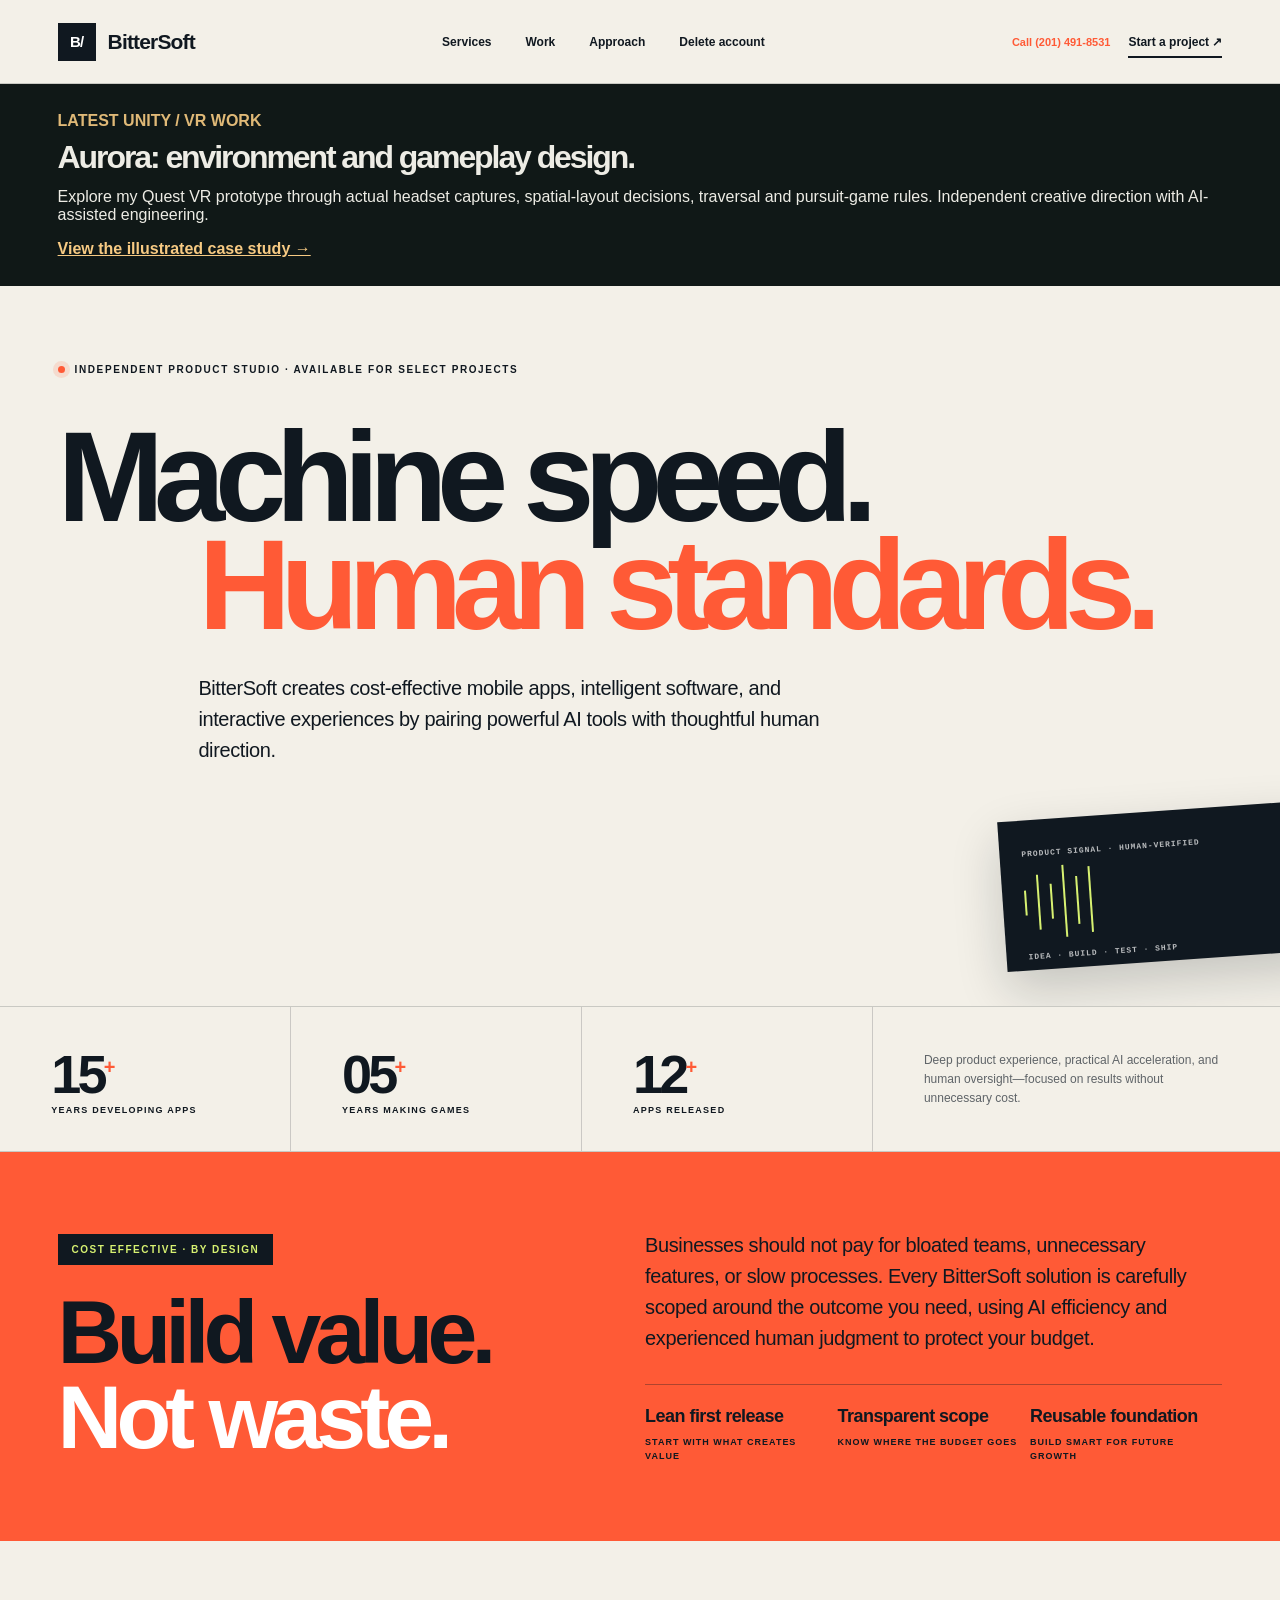
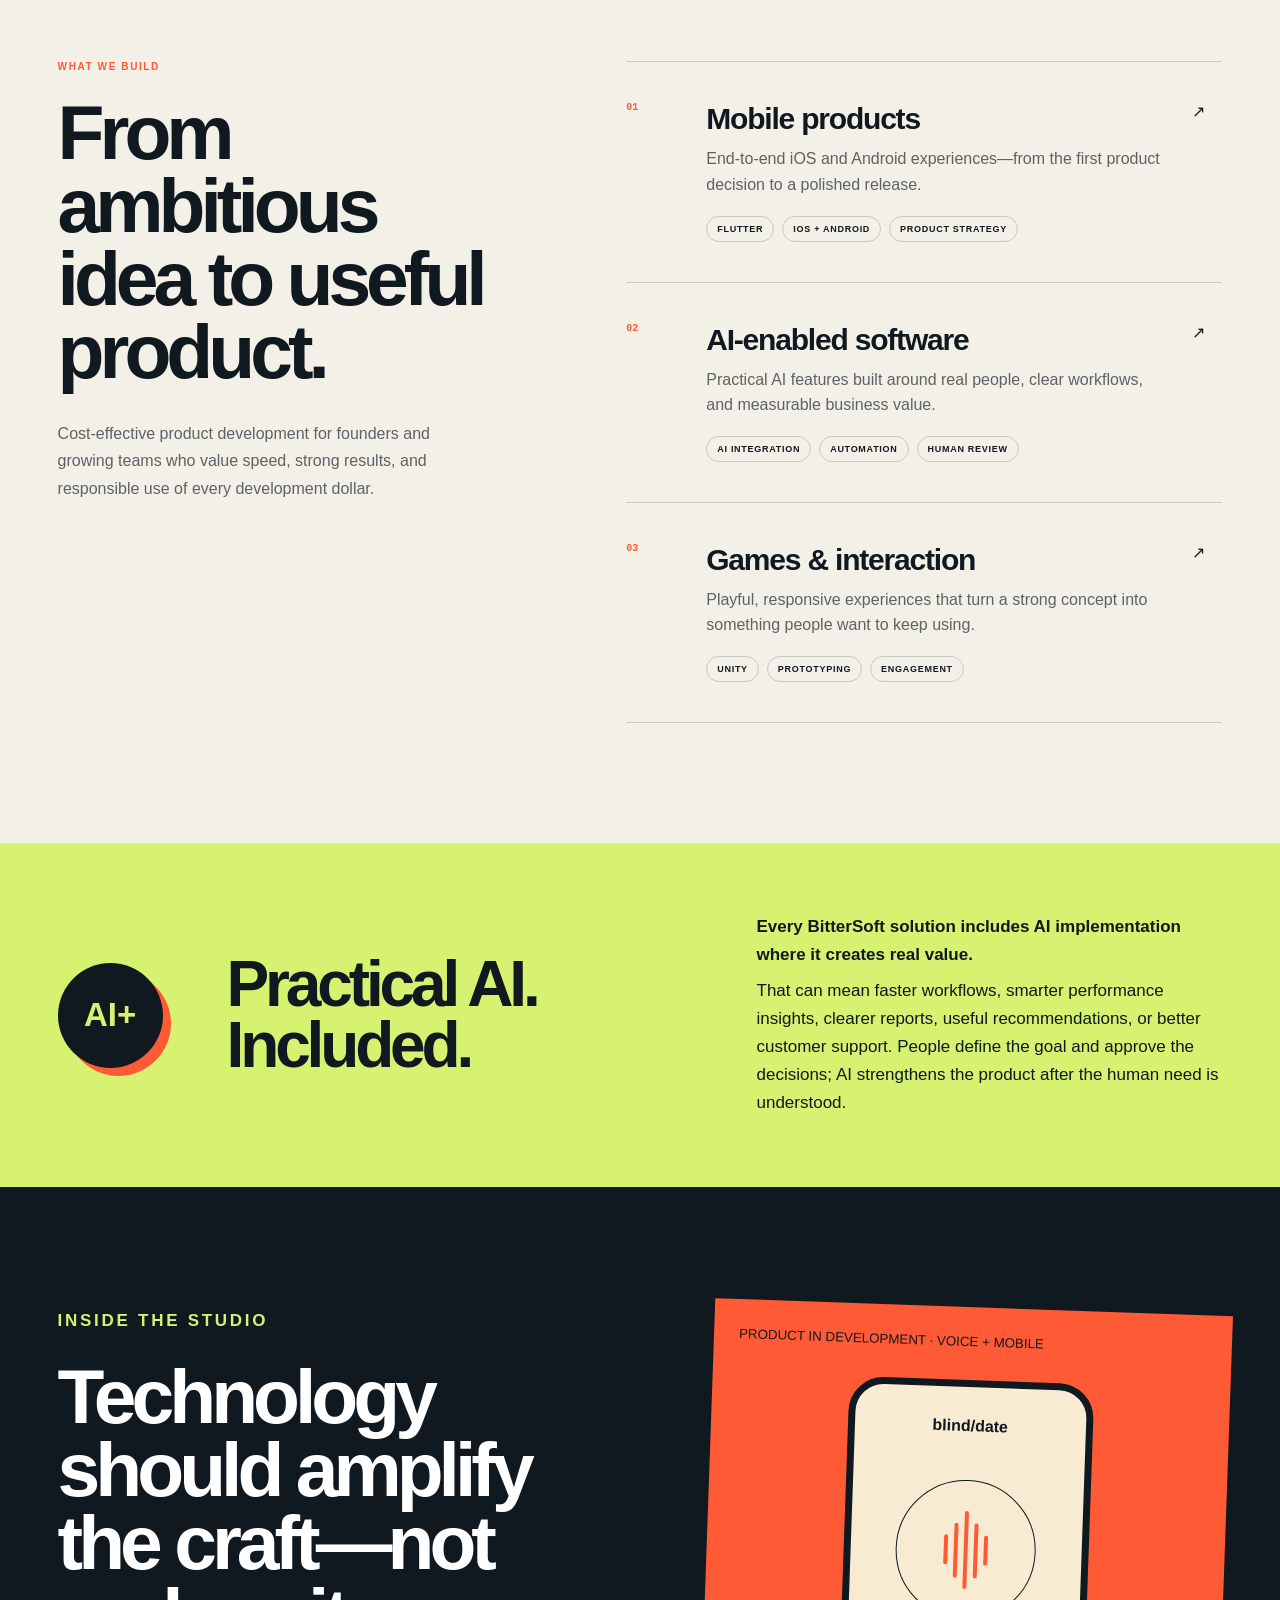
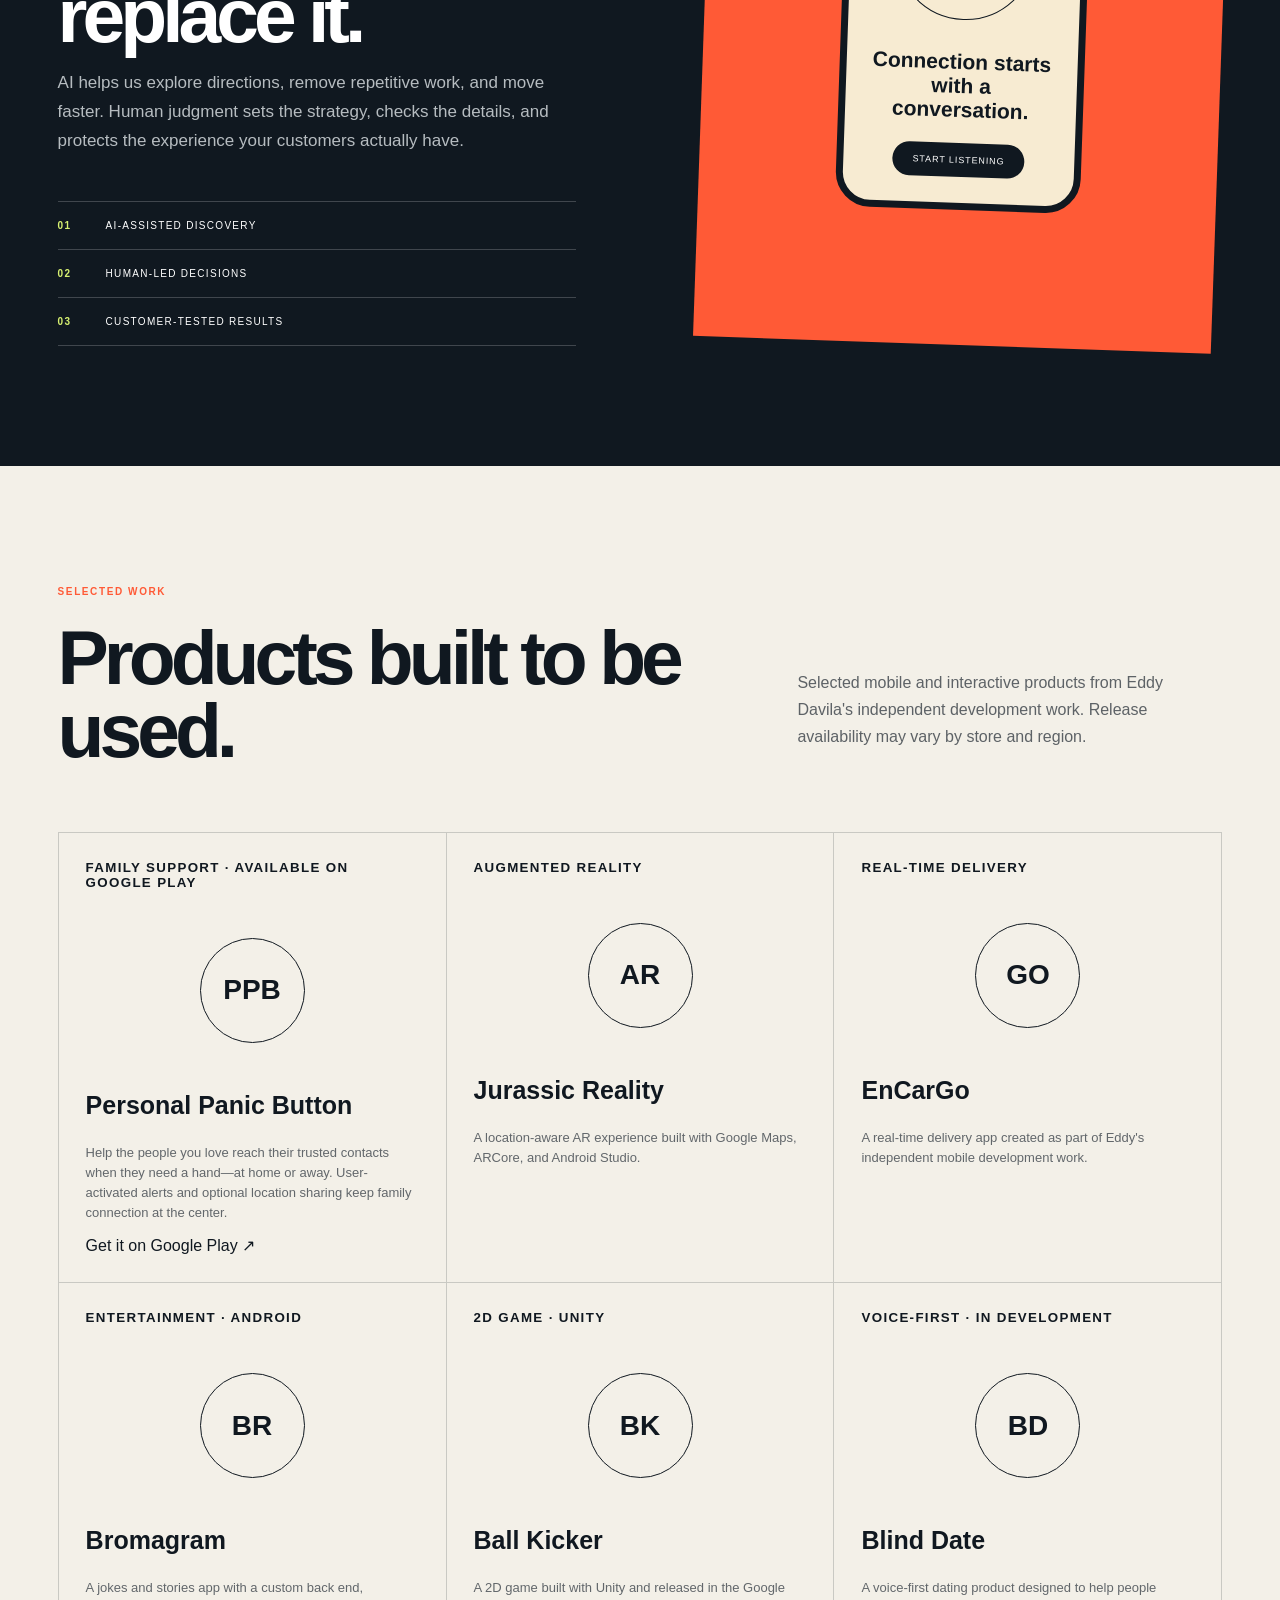
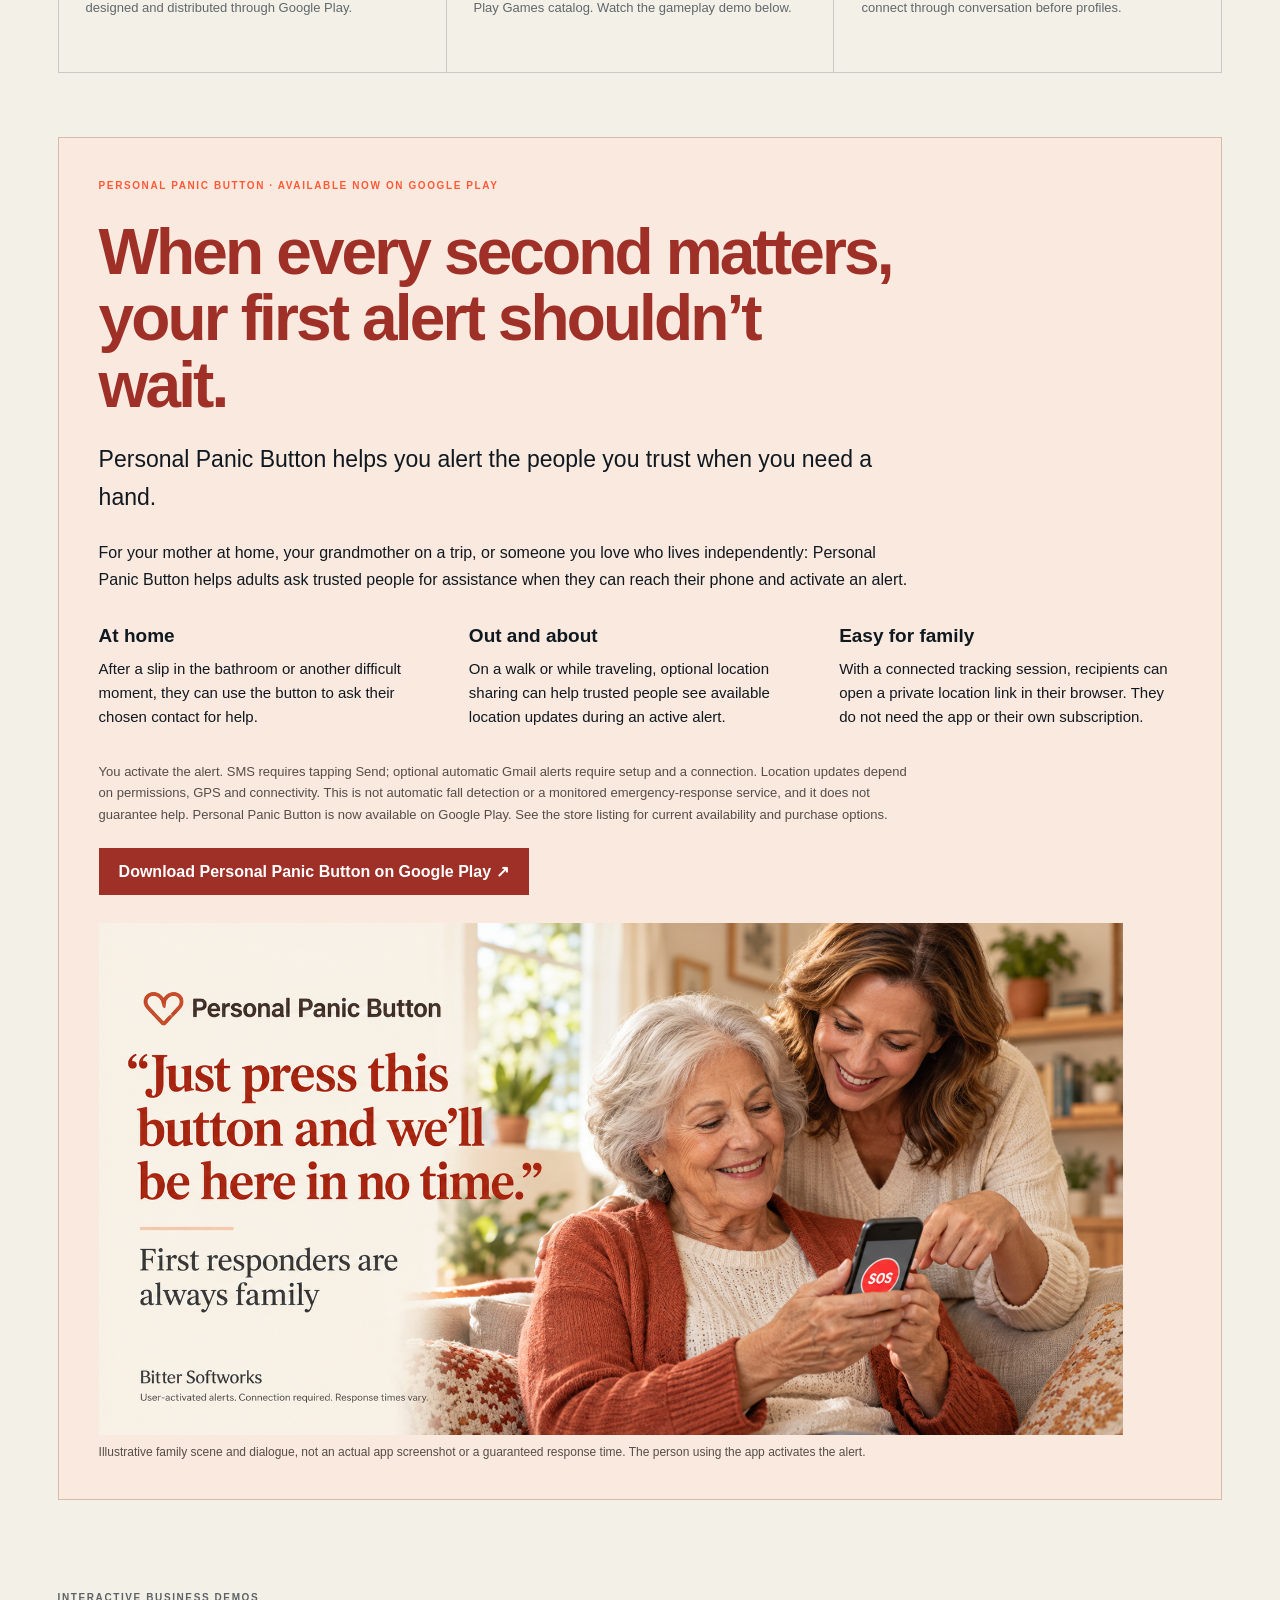
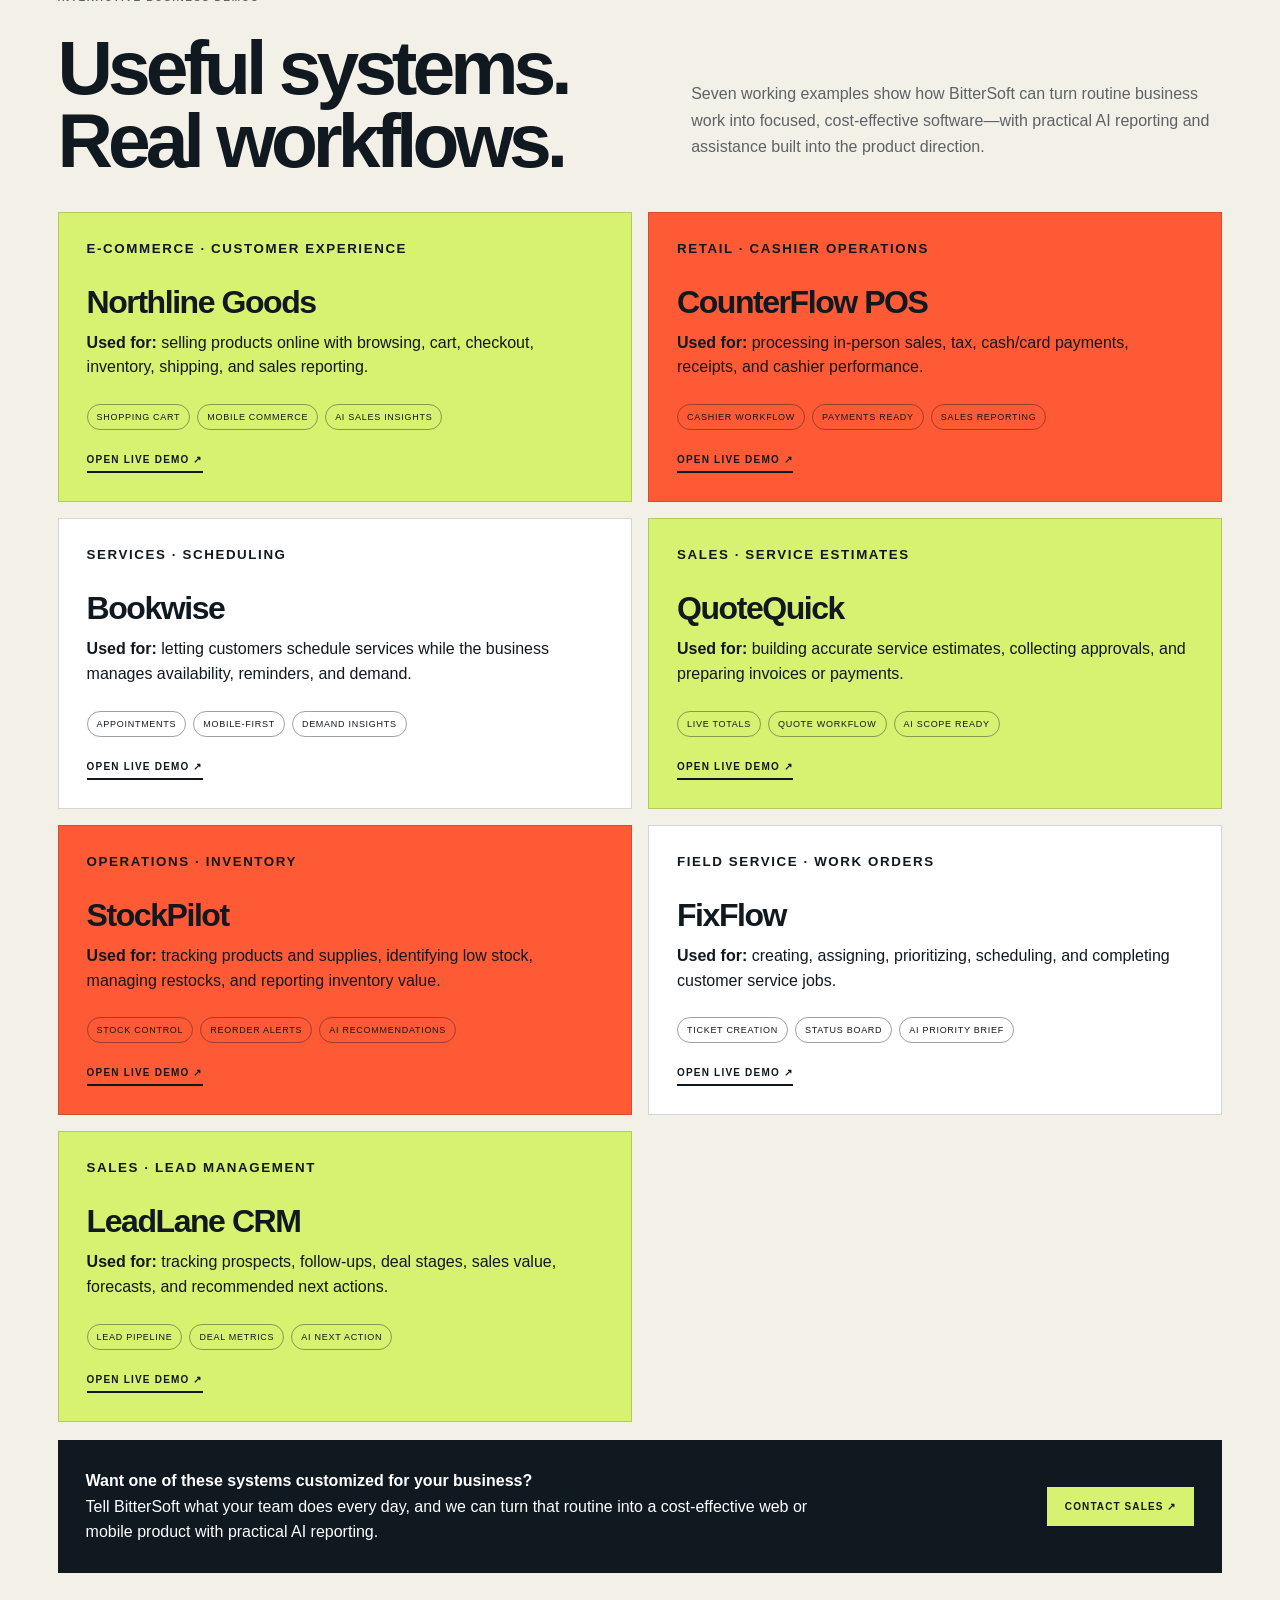
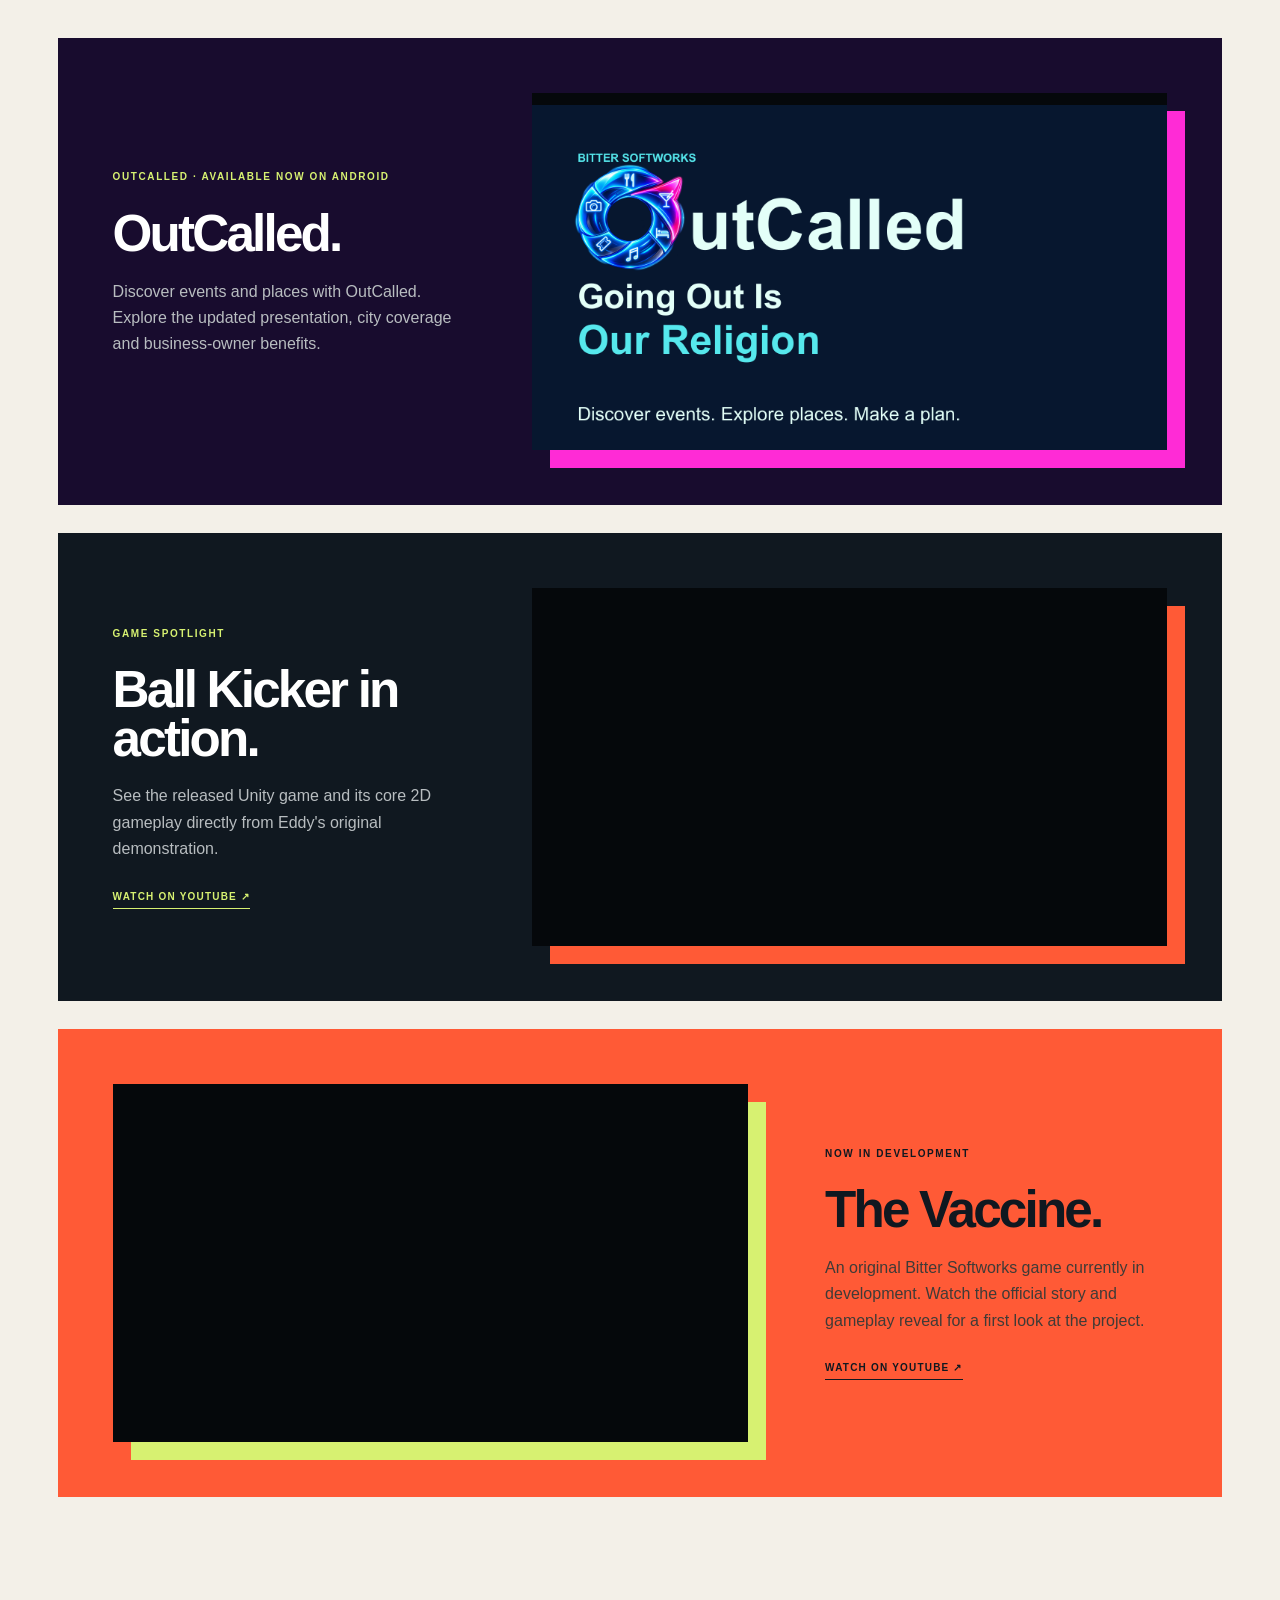
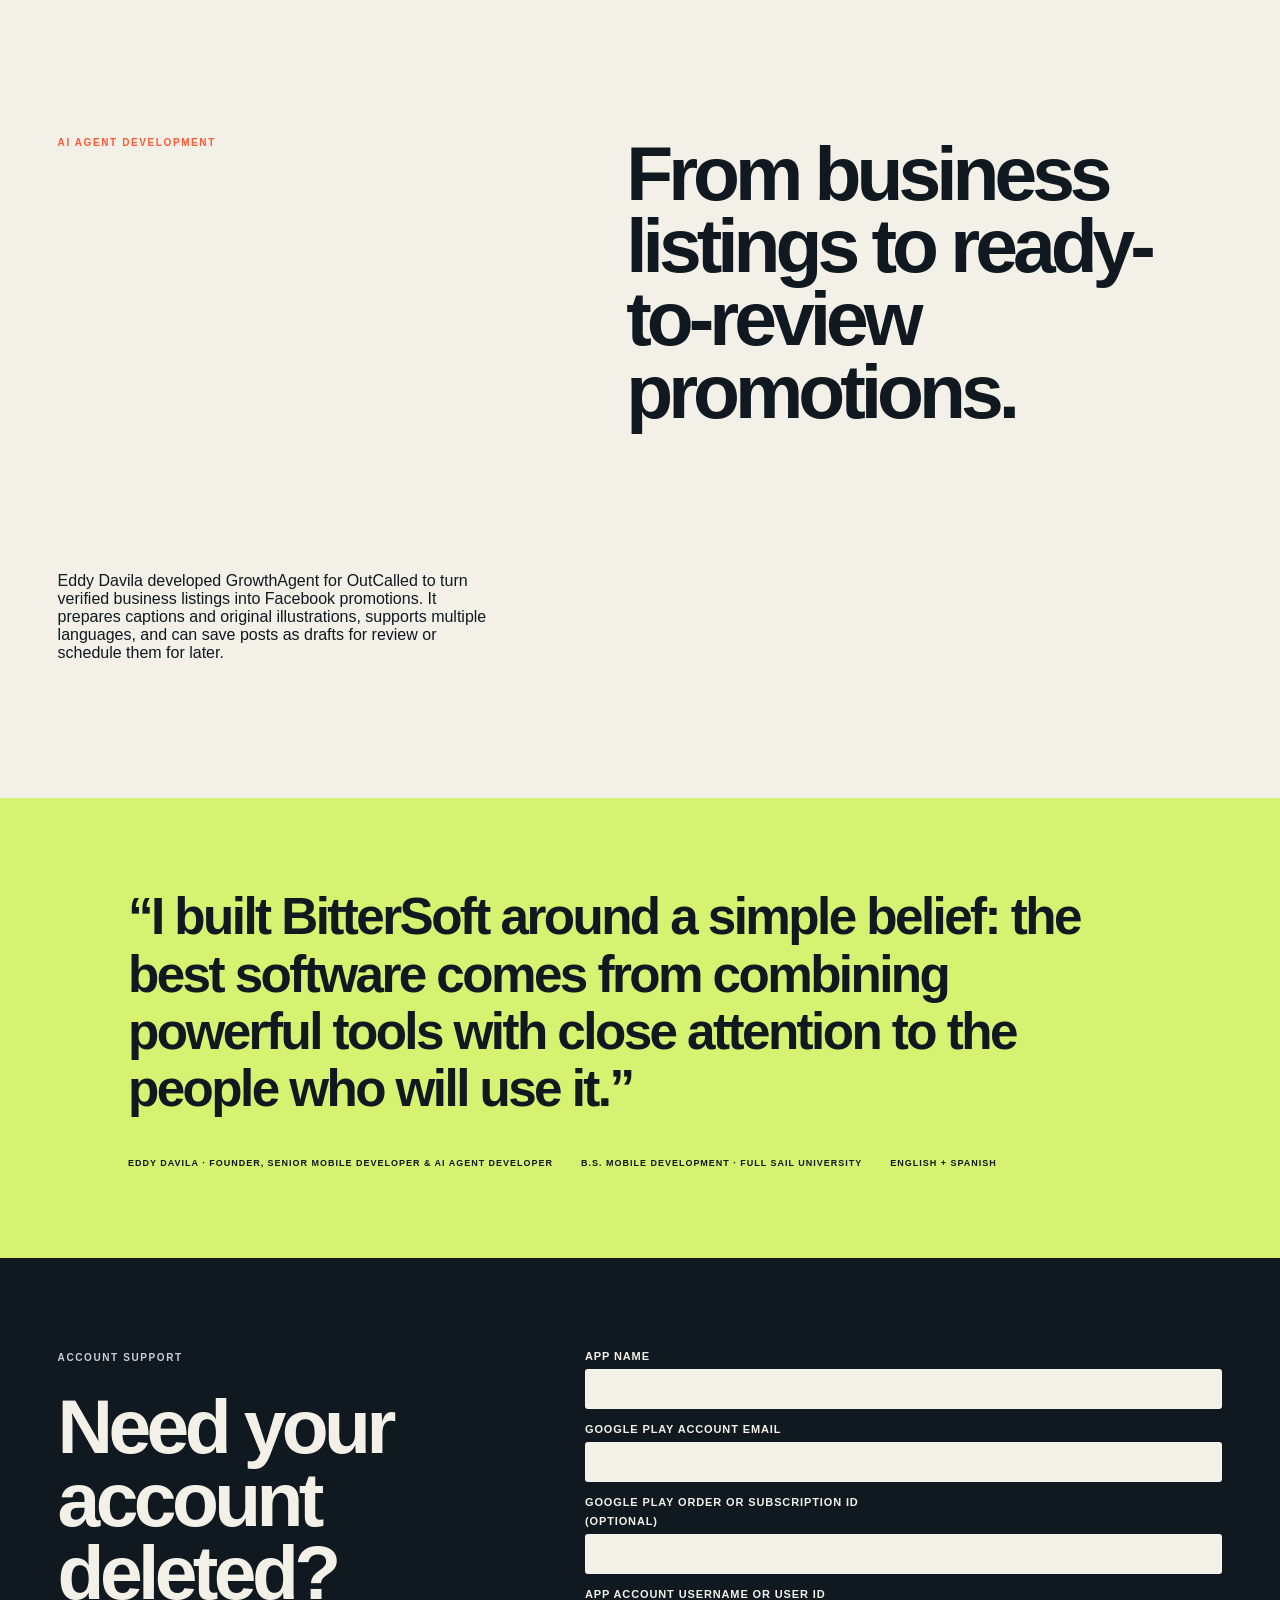
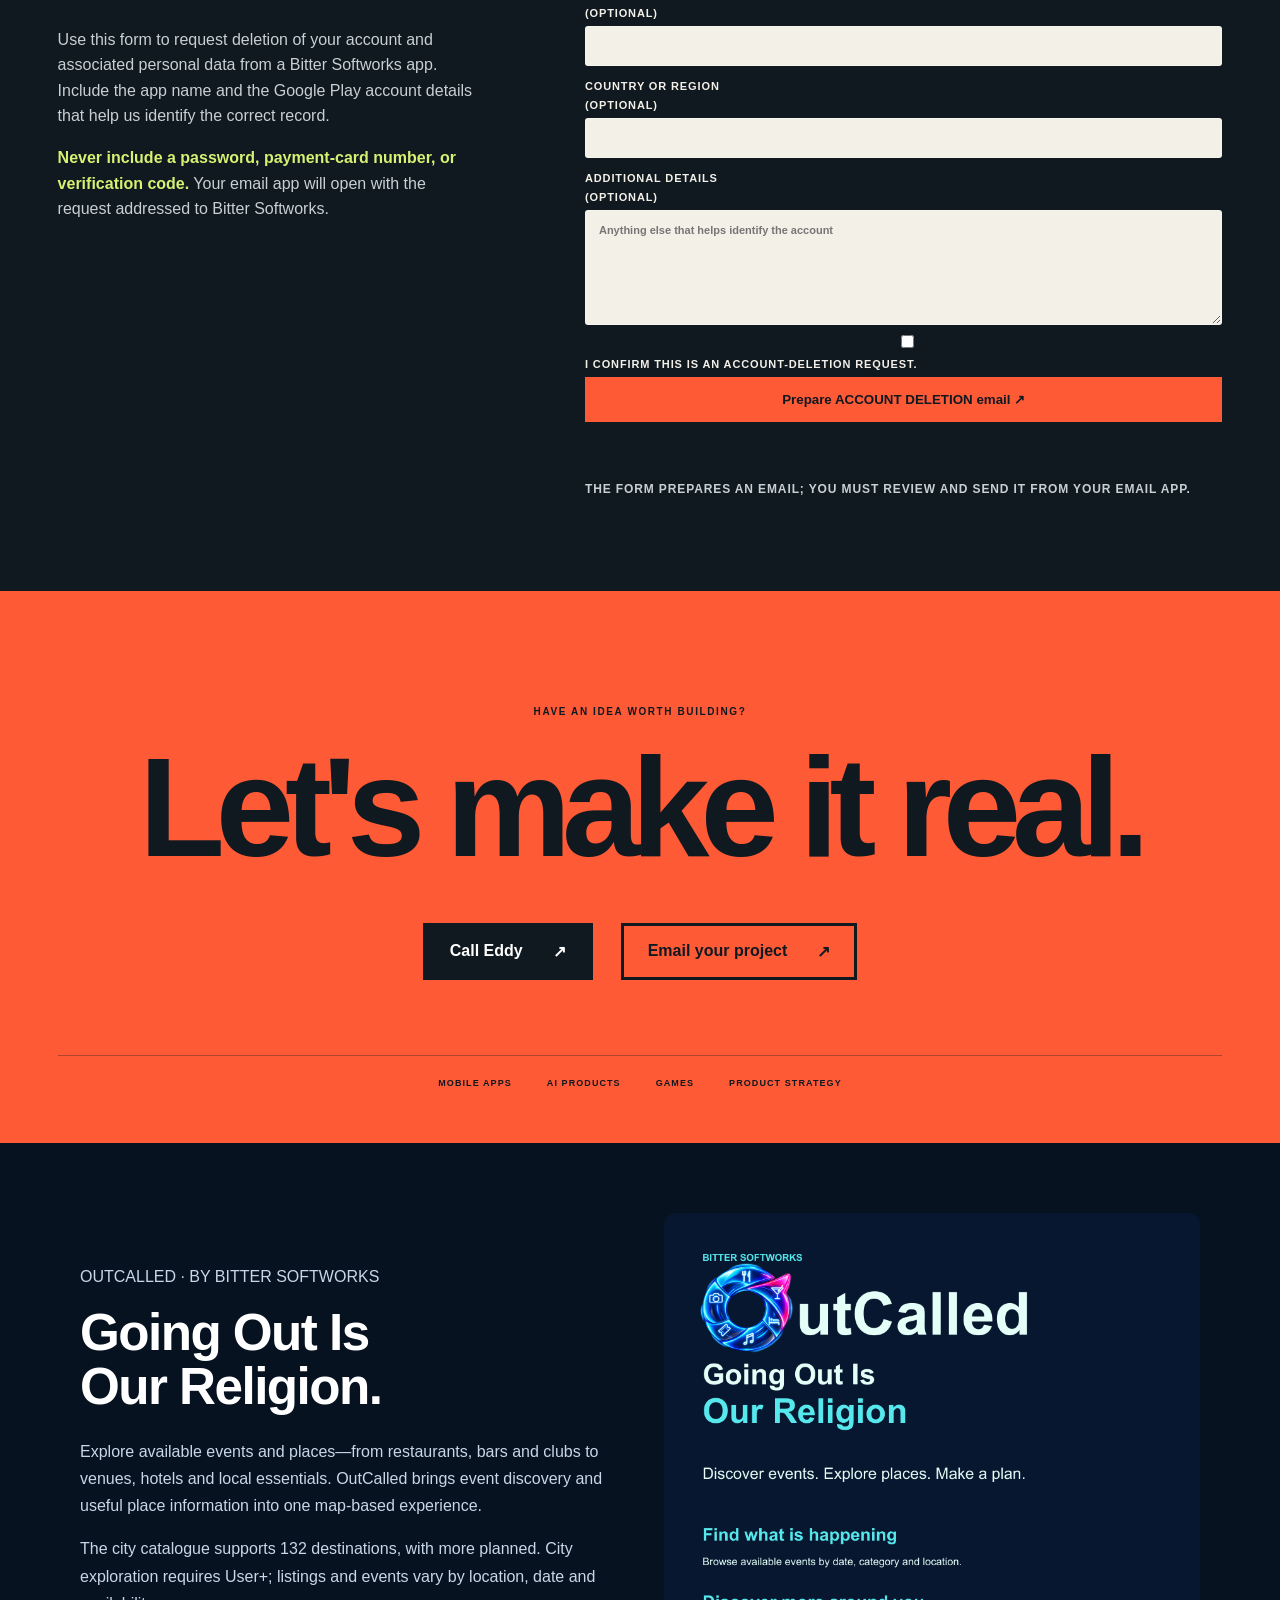
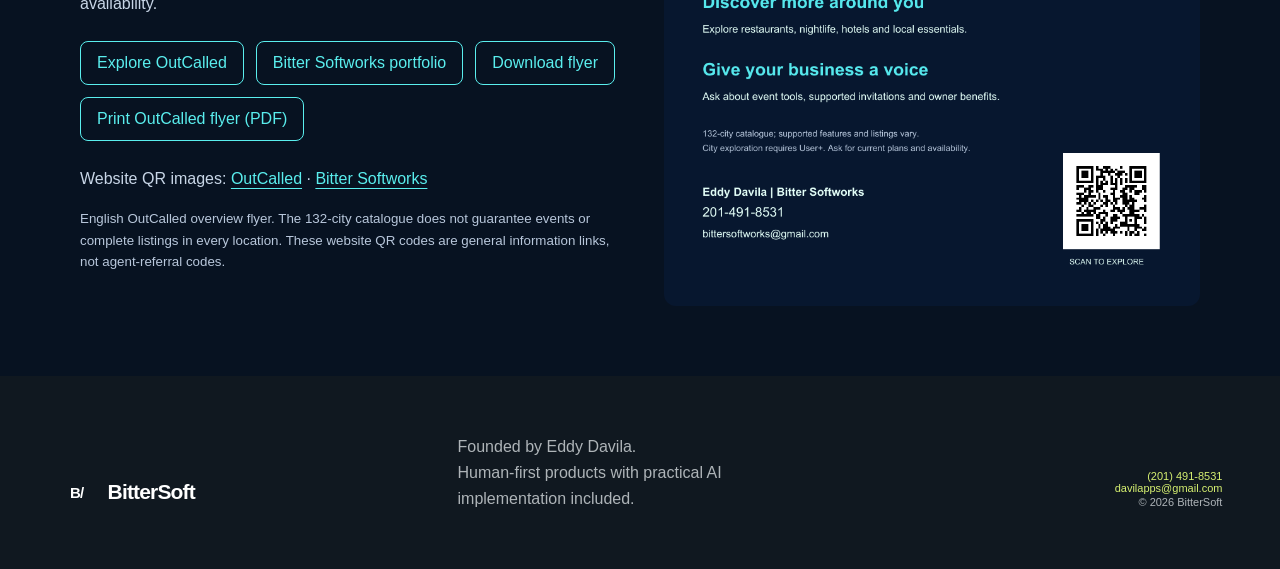
==== commit 3fae223c: "Add GrowthAgent development experience" ====
--- a/index.html
+++ b/index.html
@@ -115,7 +115,12 @@
         <div><p class="kicker">Now in development</p><h3>The Vaccine.</h3><p>An original Bitter Softworks game currently in development. Watch the official story and gameplay reveal for a first look at the project.</p><a href="https://www.youtube.com/watch?v=KAQcsrkMpkw" target="_blank" rel="noopener noreferrer">Watch on YouTube ↗</a></div>
       </div>
     </section>
-    <section class="founder"><blockquote>“I built BitterSoft around a simple belief: the best software comes from combining powerful tools with close attention to the people who will use it.”</blockquote><div class="founder-meta"><span>Eddy Davila · Founder & Senior Mobile Developer</span><span>B.S. Mobile Development · Full Sail University</span><span>English + Spanish</span></div></section>
+    <section class="block intro" id="ai-agent-development">
+      <p class="kicker">AI Agent Development</p>
+      <h2>From business listings to ready-to-review promotions.</h2>
+      <p>Eddy Davila developed GrowthAgent for OutCalled to turn verified business listings into Facebook promotions. It prepares captions and original illustrations, supports multiple languages, and can save posts as drafts for review or schedule them for later.</p>
+    </section>
+    <section class="founder"><blockquote>“I built BitterSoft around a simple belief: the best software comes from combining powerful tools with close attention to the people who will use it.”</blockquote><div class="founder-meta"><span>Eddy Davila · Founder, Senior Mobile Developer &amp; AI Agent Developer</span><span>B.S. Mobile Development · Full Sail University</span><span>English + Spanish</span></div></section>
     <section id="account-deletion" class="account-deletion"><div><p class="kicker">ACCOUNT SUPPORT</p><h2>Need your account deleted?</h2><p>Use this form to request deletion of your account and associated personal data from a Bitter Softworks app. Include the app name and the Google Play account details that help us identify the correct record.</p><p><strong>Never include a password, payment-card number, or verification code.</strong> Your email app will open with the request addressed to Bitter Softworks.</p></div><form id="account-deletion-form" class="deletion-form"><label>App name<input name="appName" required autocomplete="off"></label><label>Google Play account email<input name="playEmail" type="email" required autocomplete="email"></label><label>Google Play order or subscription ID <span>(optional)</span><input name="orderId" autocomplete="off"></label><label>App account username or user ID <span>(optional)</span><input name="accountId" autocomplete="off"></label><label>Country or region <span>(optional)</span><input name="region" autocomplete="country-name"></label><label>Additional details <span>(optional)</span><textarea name="details" placeholder="Anything else that helps identify the account"></textarea><label><input type="checkbox" required> I confirm this is an account-deletion request.</label><button type="submit">Prepare ACCOUNT DELETION email ↗</button><p id="deletion-status" class="deletion-status" role="status" aria-live="polite"></p><p class="deletion-note">The form prepares an email; you must review and send it from your email app.</p></form></section>
     <section class="cta"><p class="kicker">Have an idea worth building?</p><h2>Let's make it real.</h2><div class="cta-actions"><a href="tel:+12014918531">Call Eddy <span>↗</span></a><a href="mailto:davilapps@gmail.com?subject=Let%E2%80%99s%20build%20a%20product">Email your project <span>↗</span></a></div><div class="cta-meta"><span>Mobile apps</span><span>AI products</span><span>Games</span><span>Product strategy</span></div></section>
   </main>
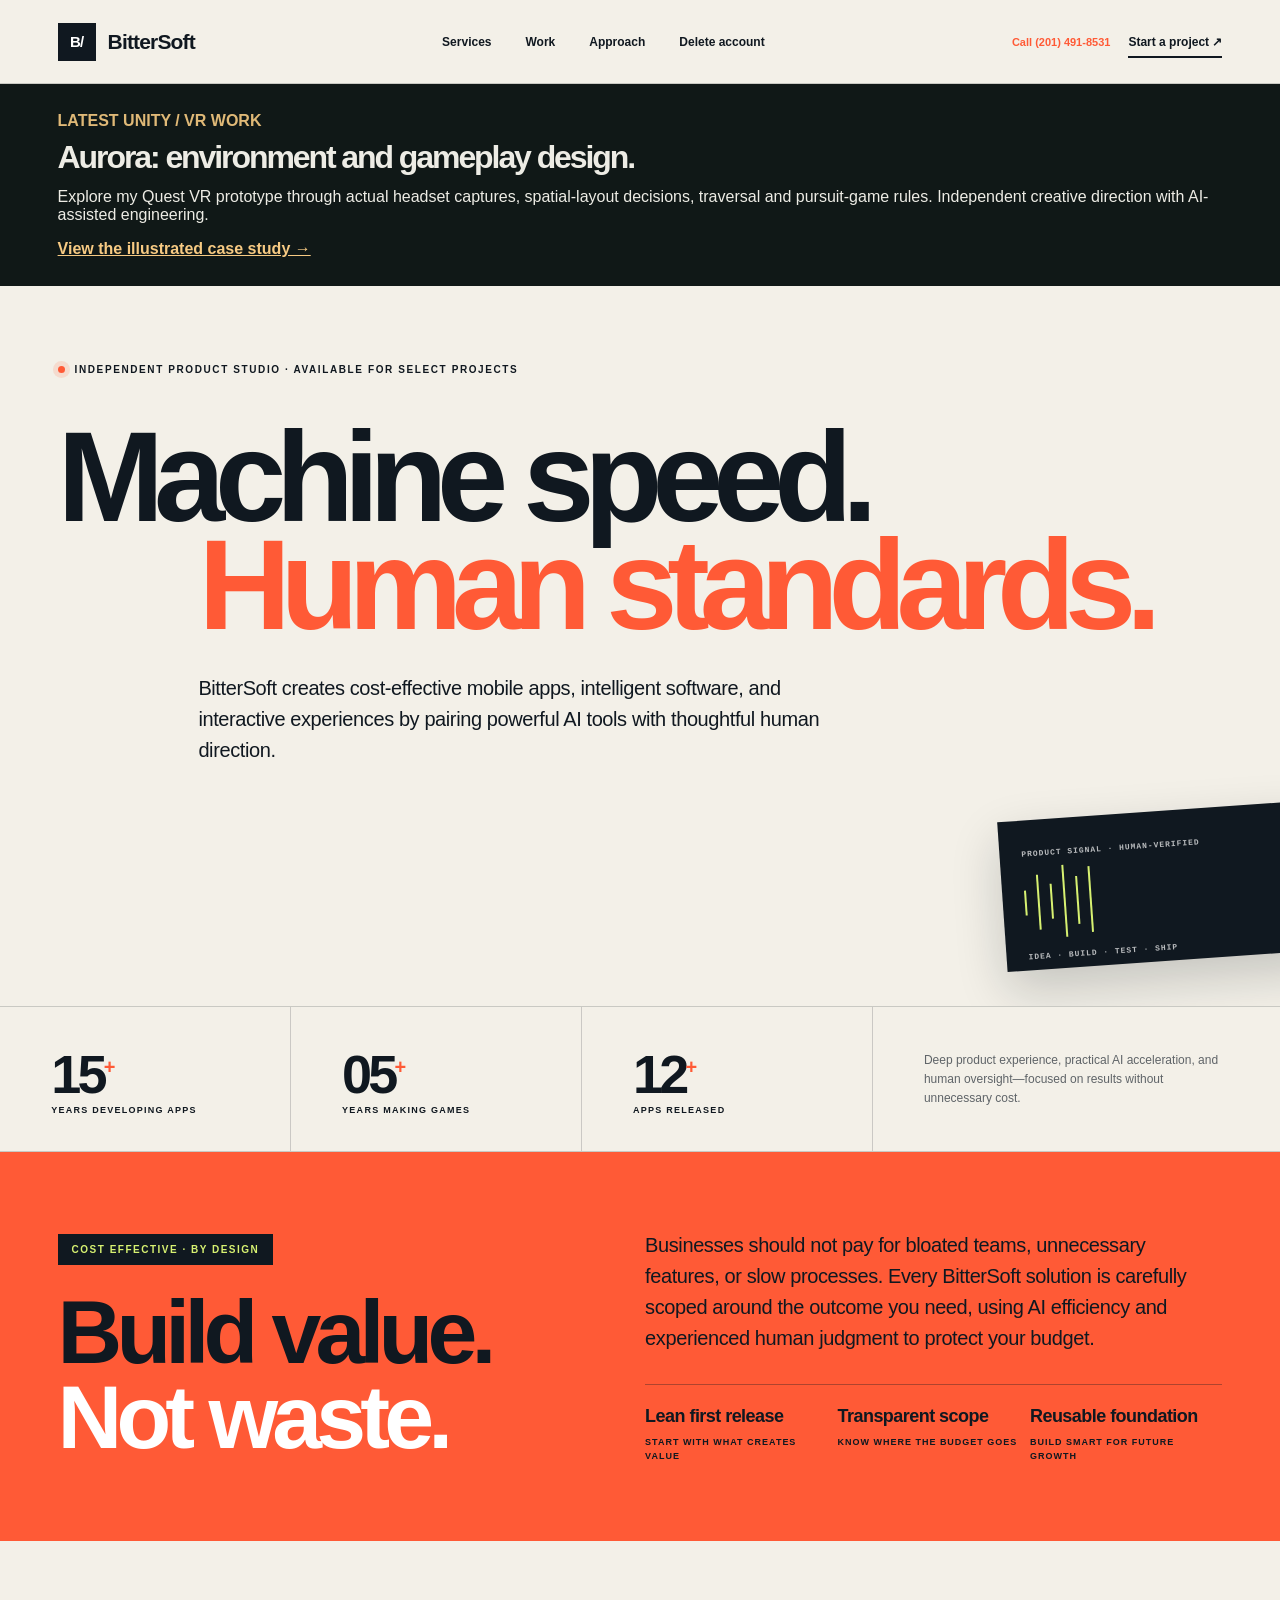
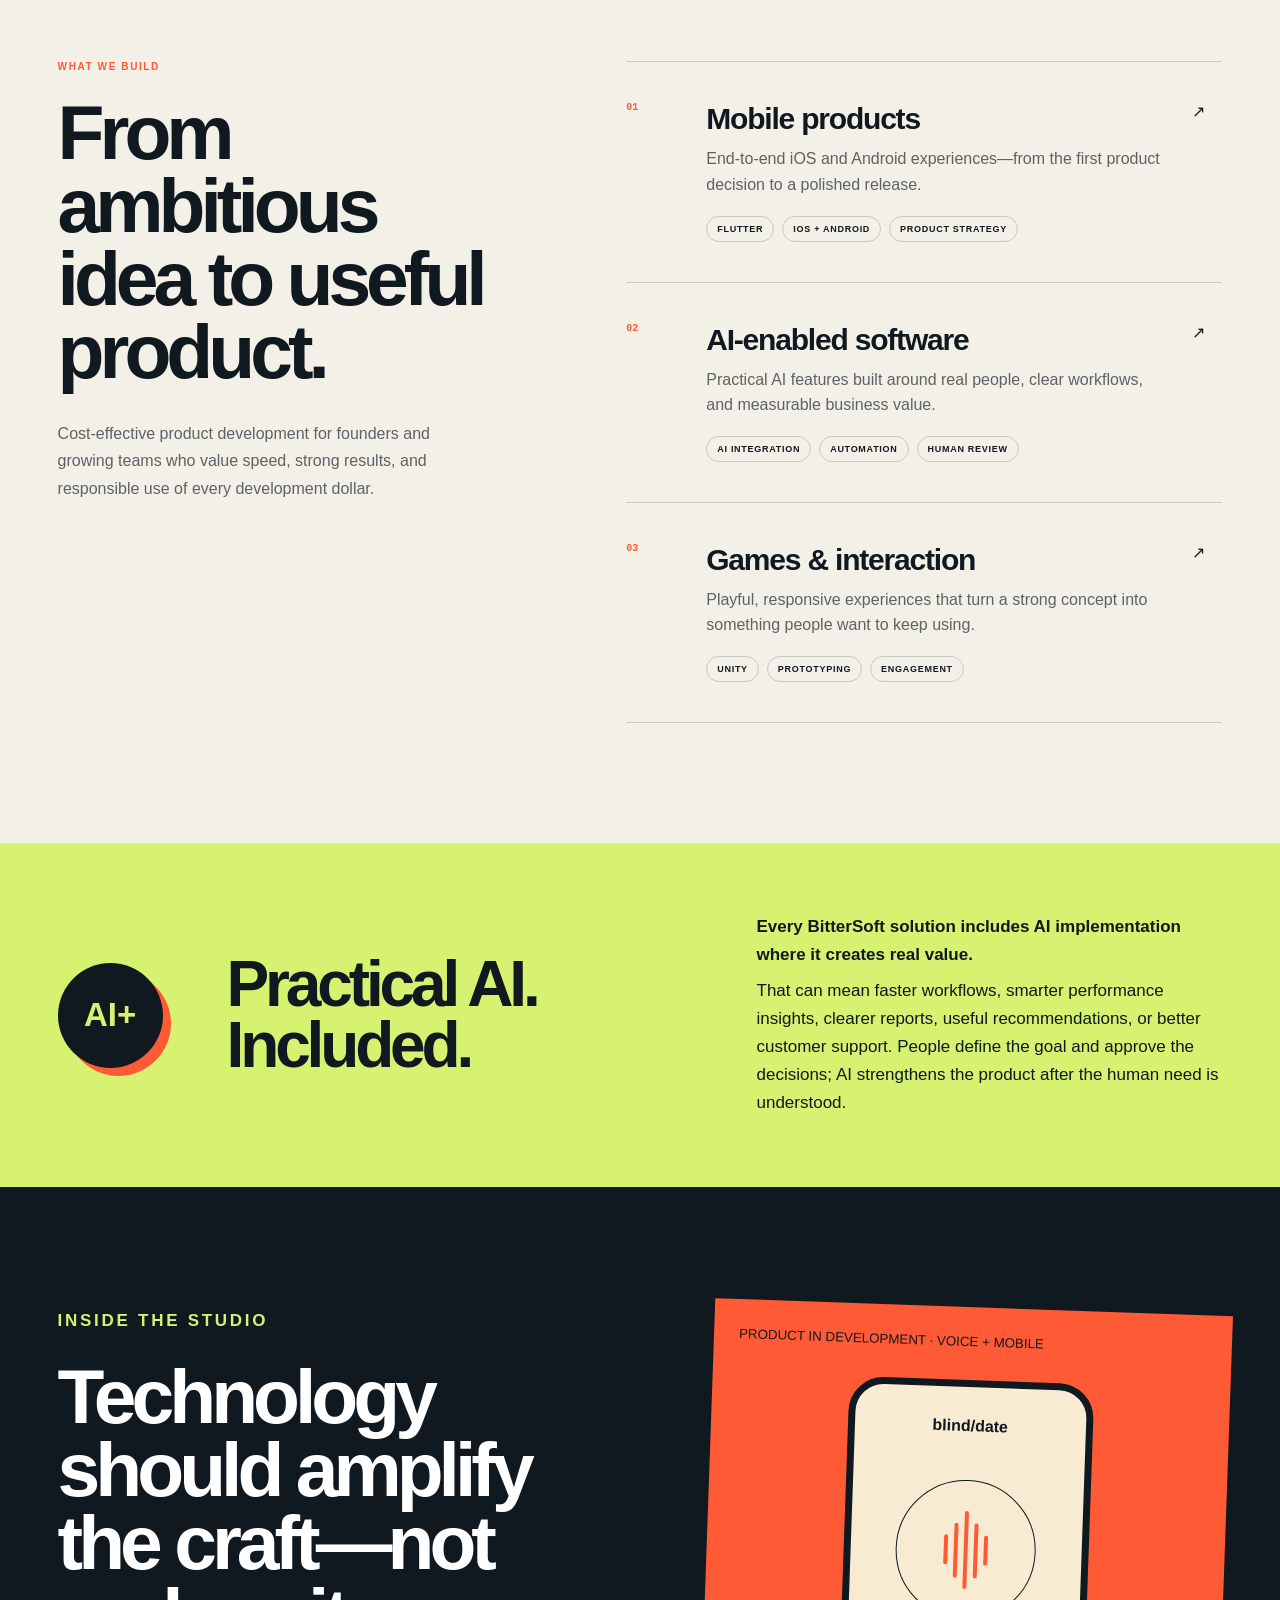
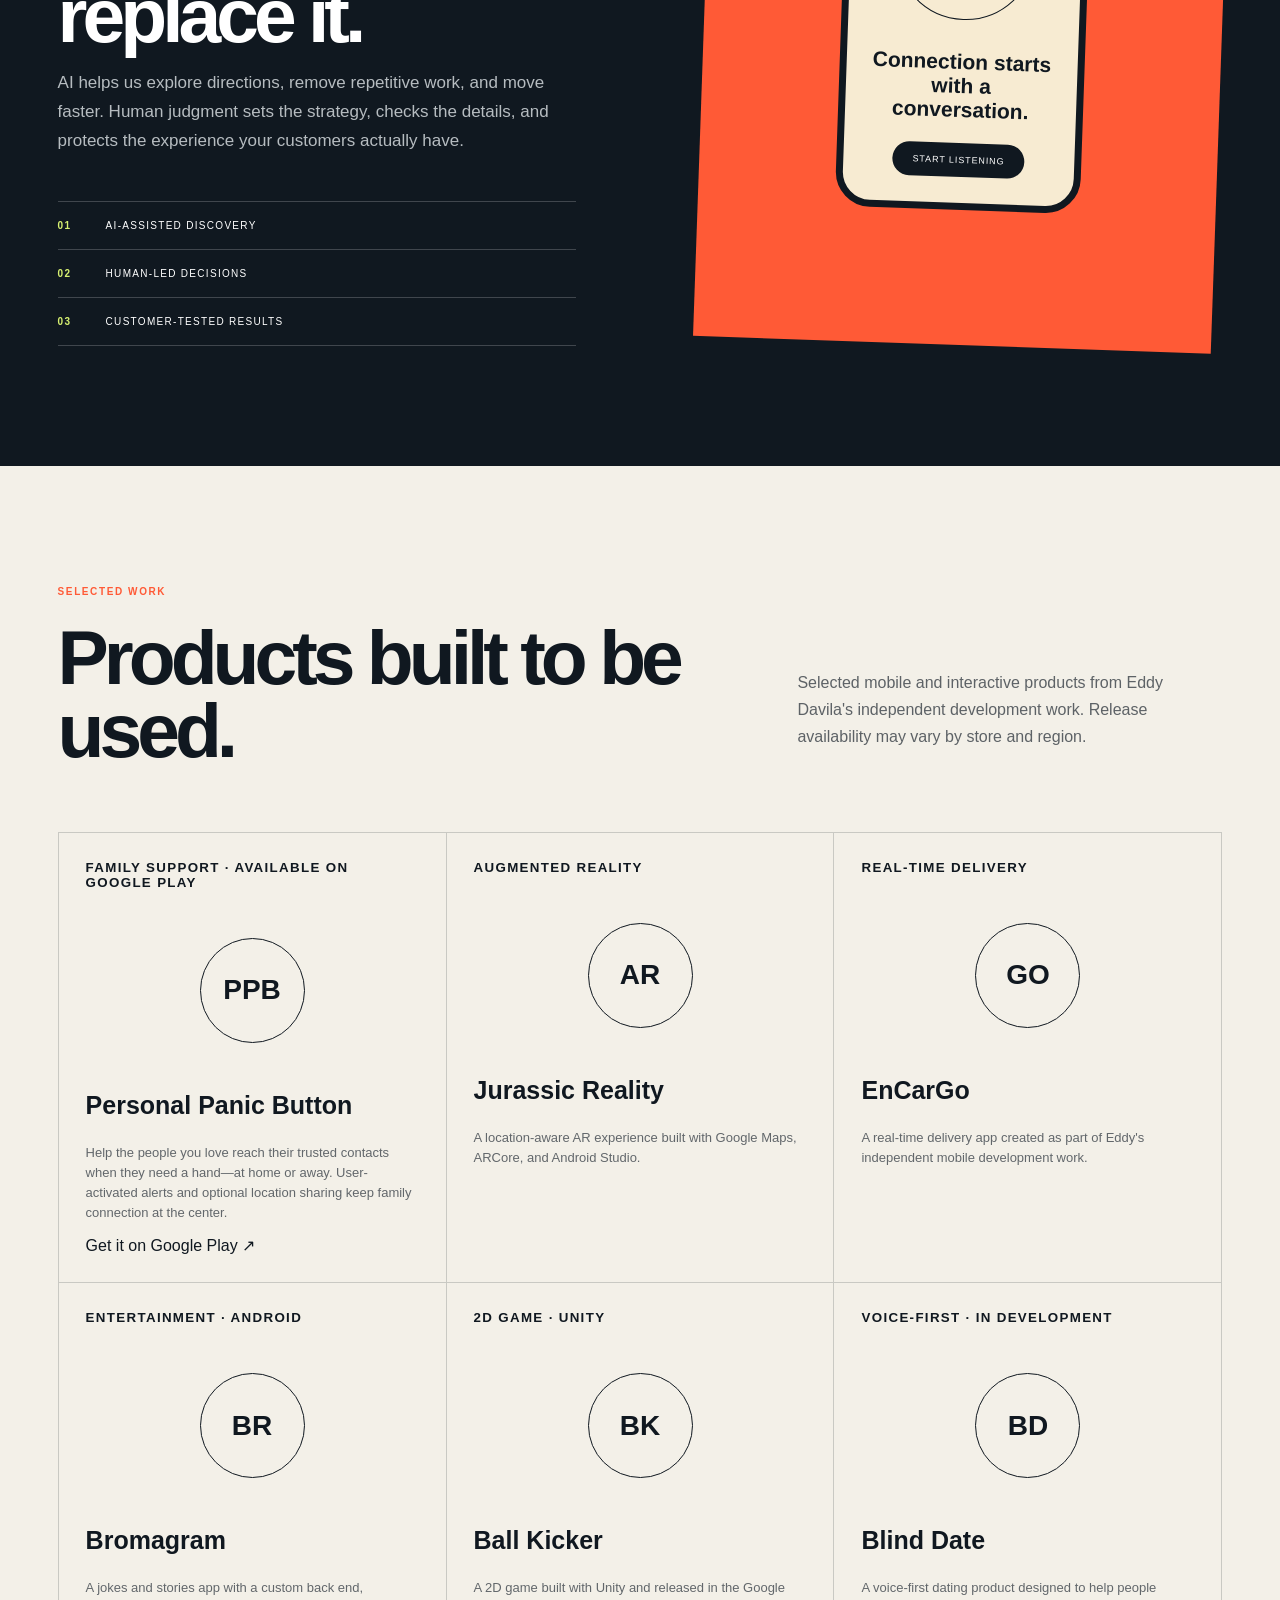
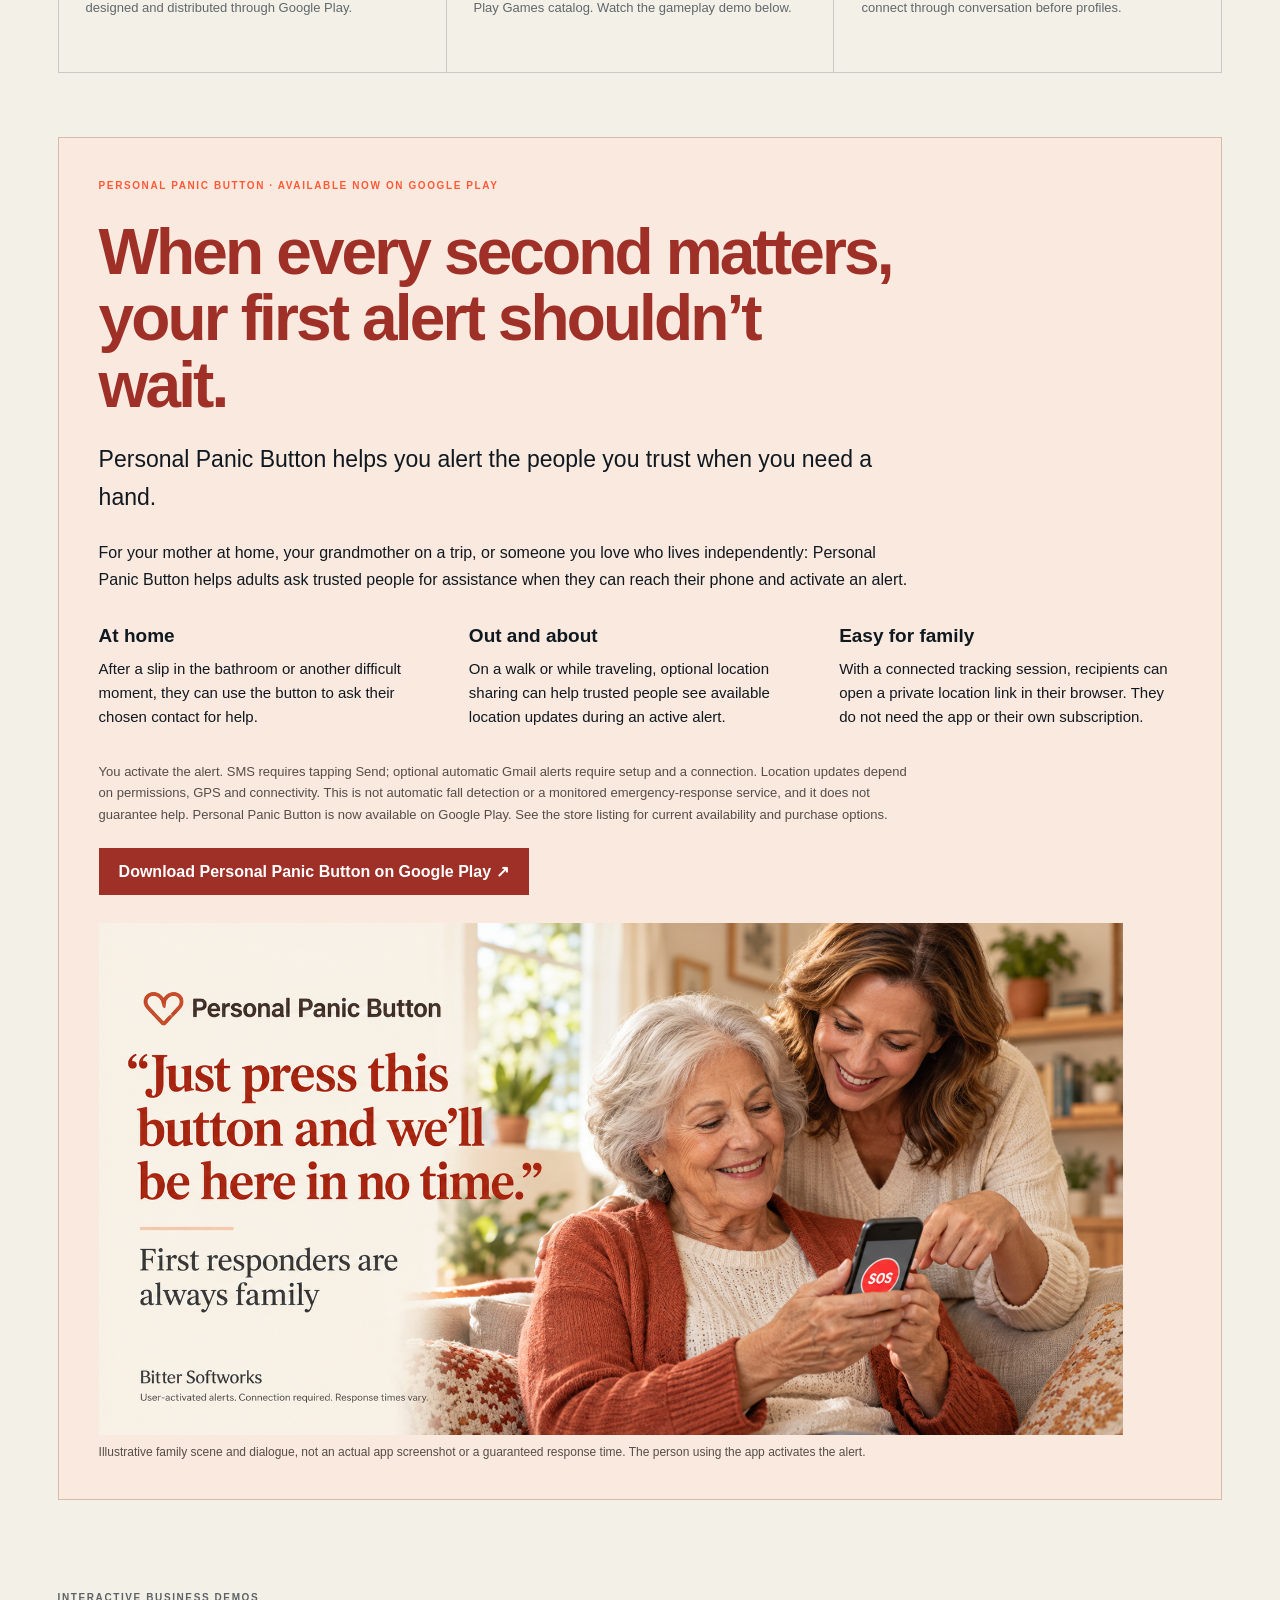
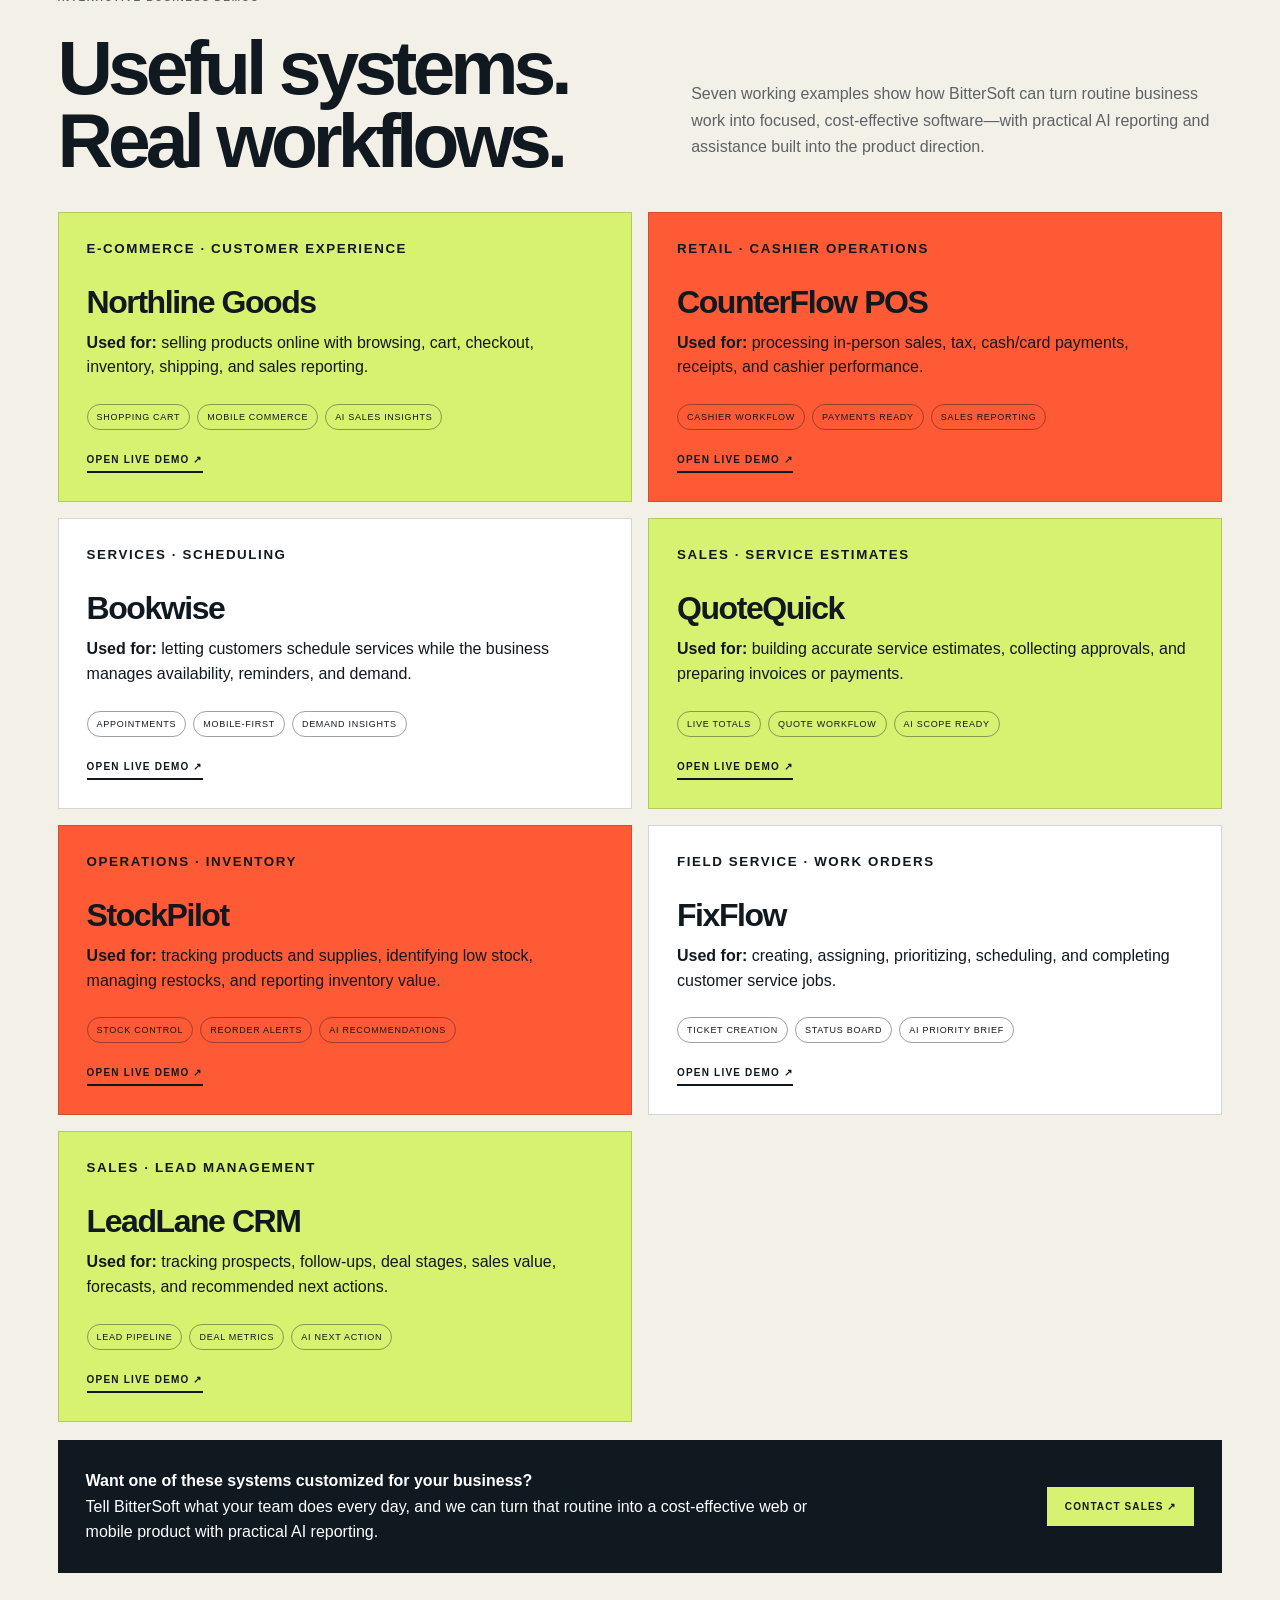
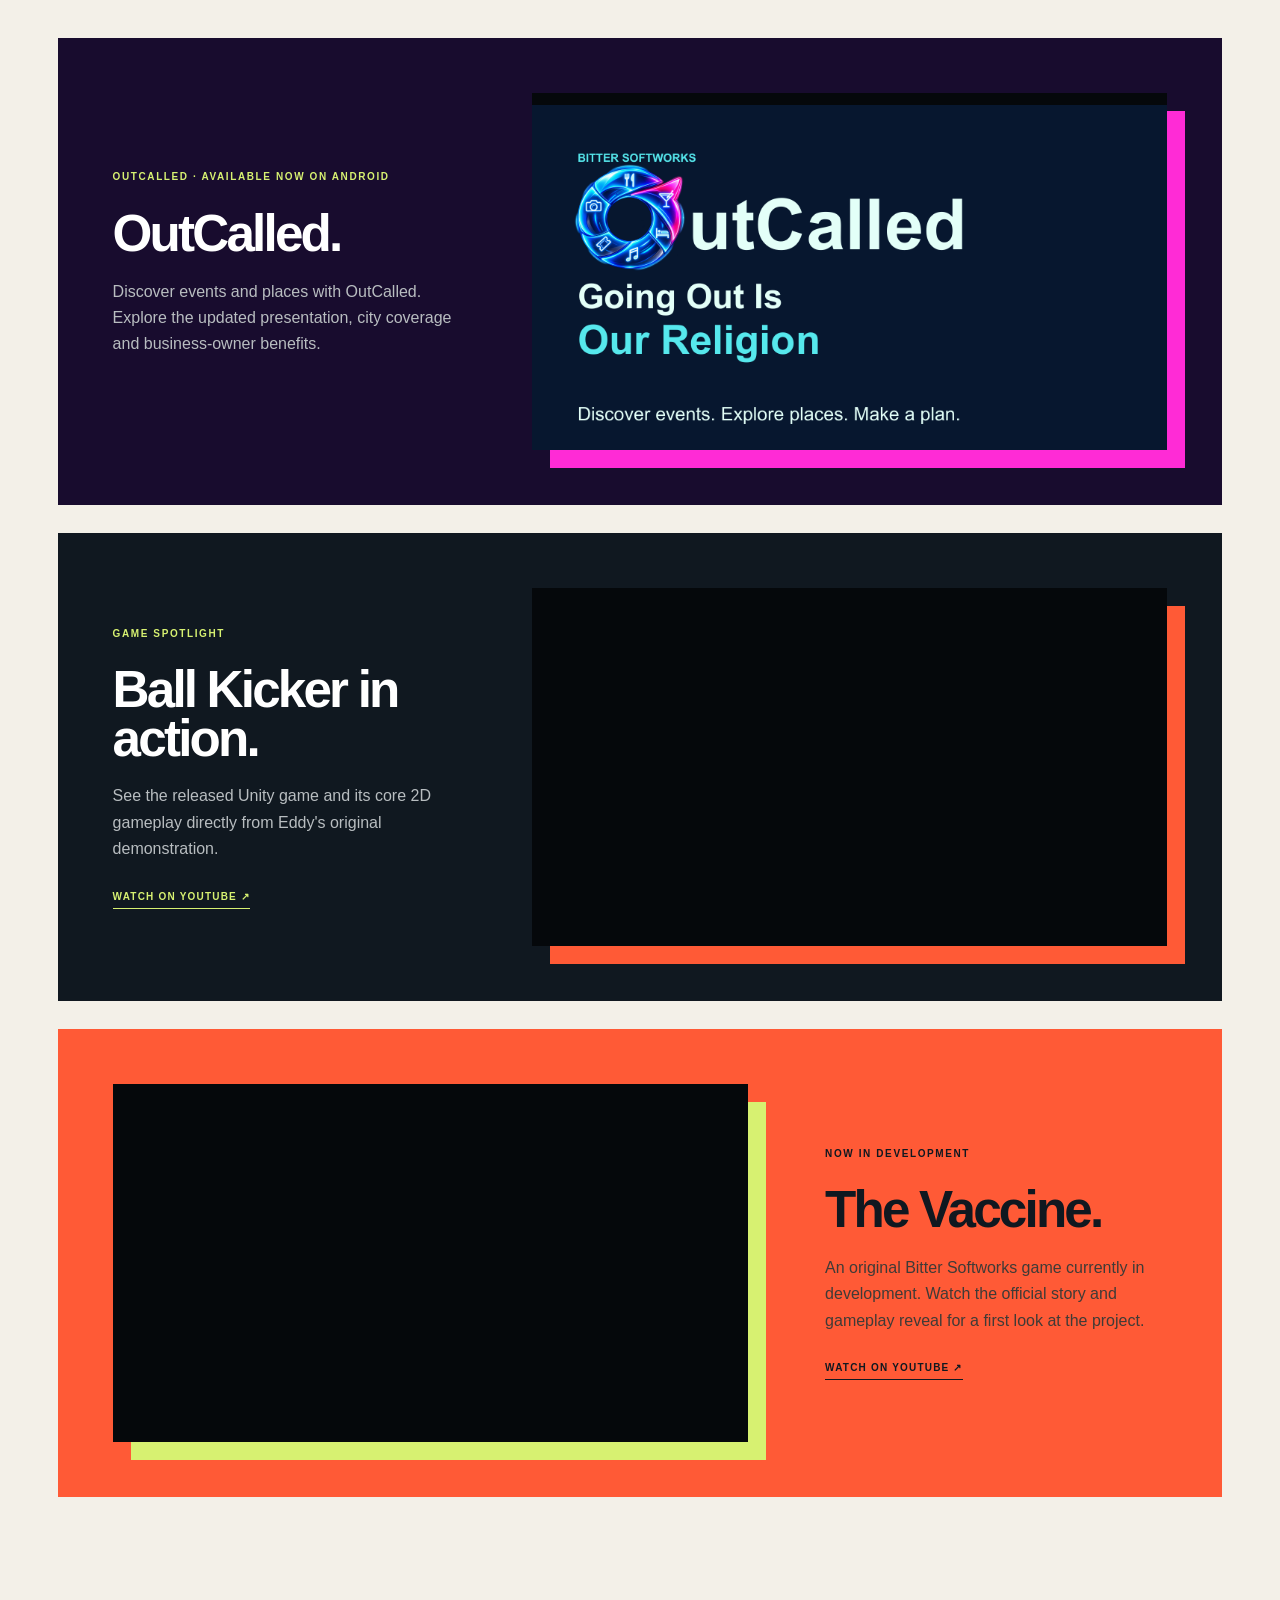
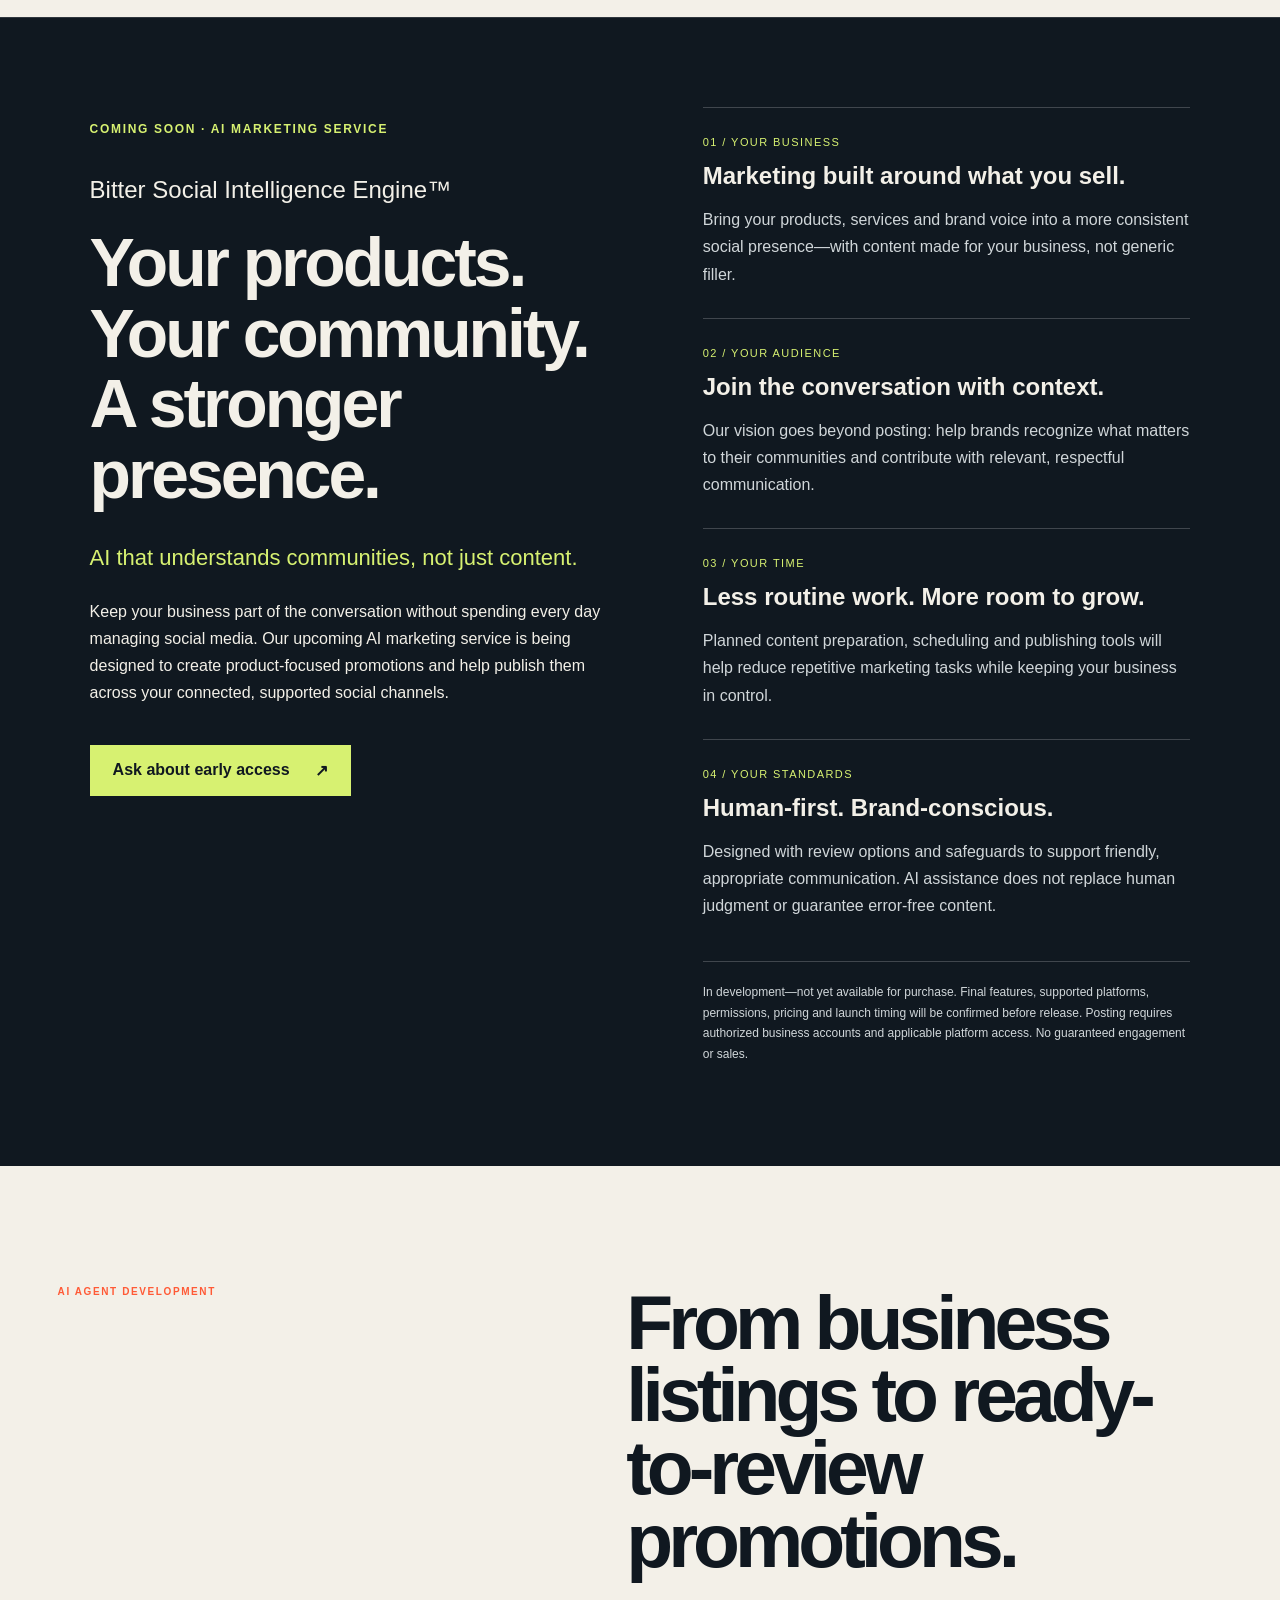
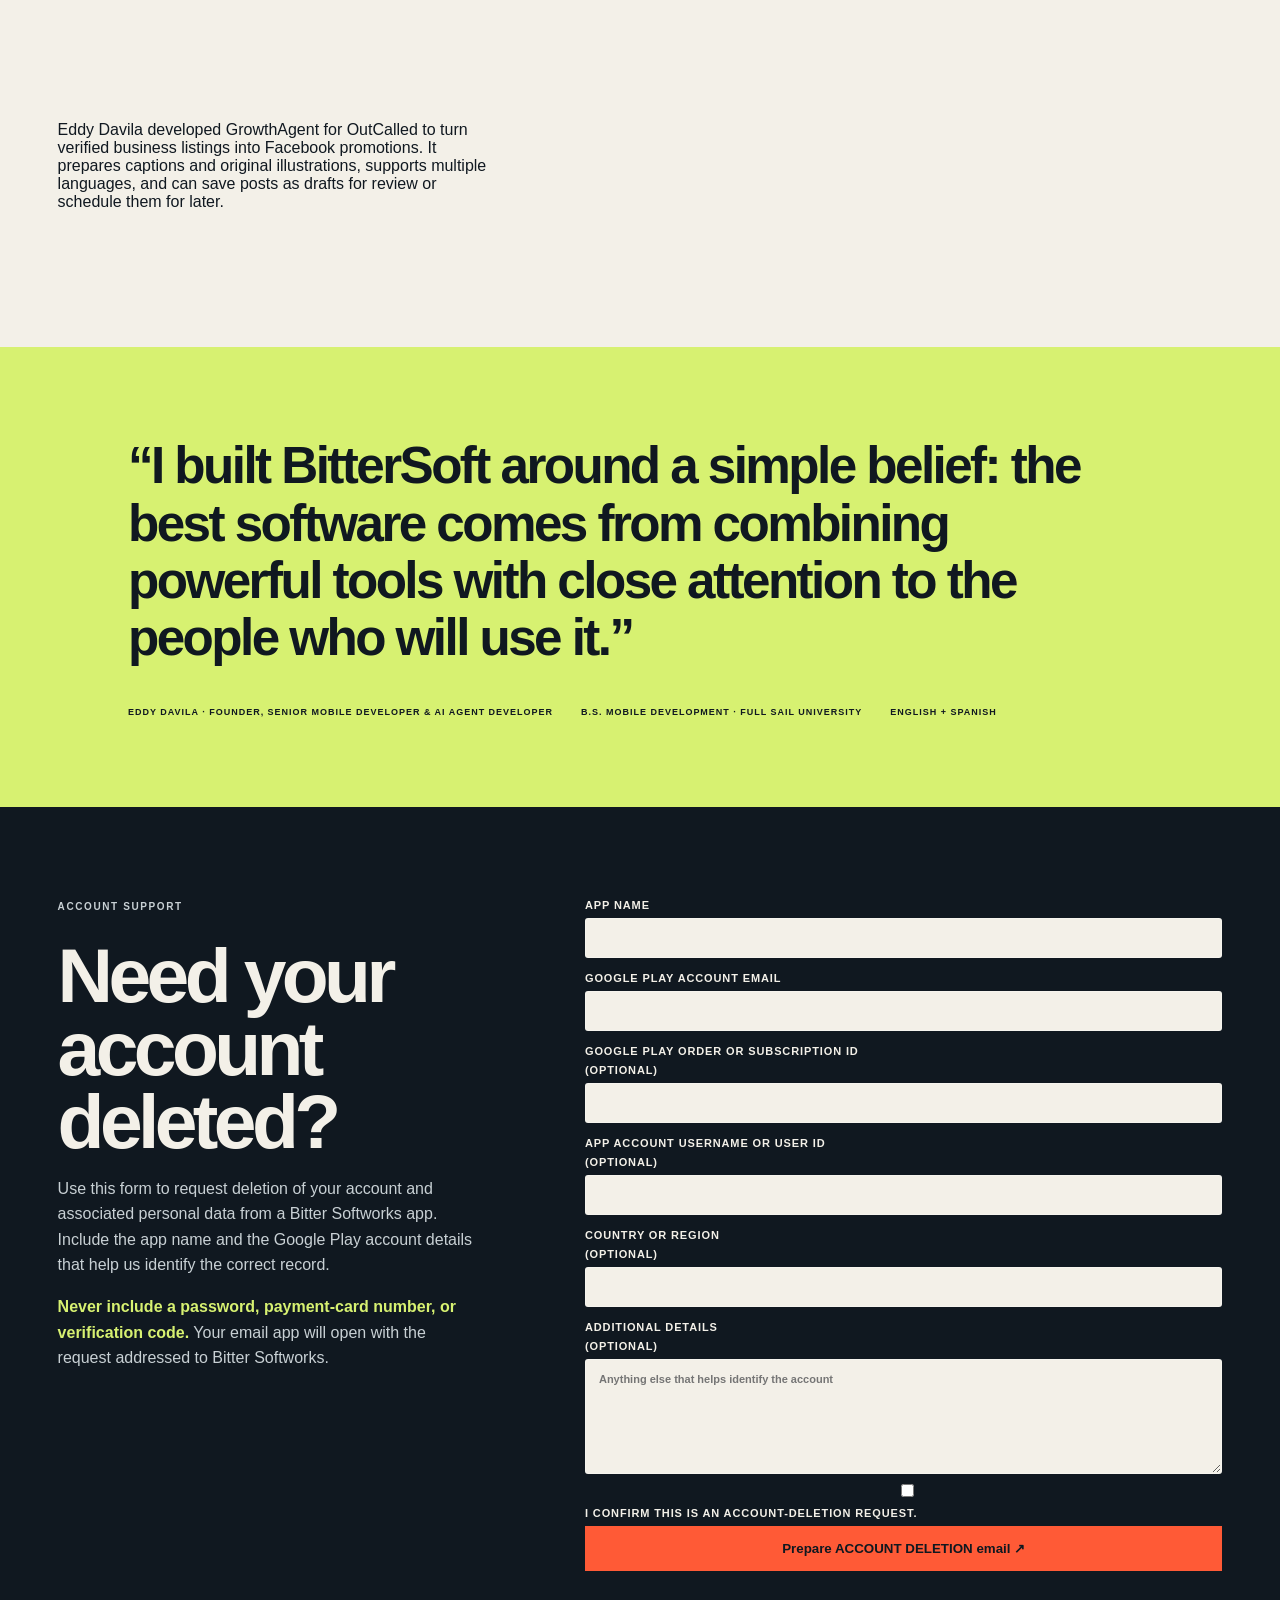
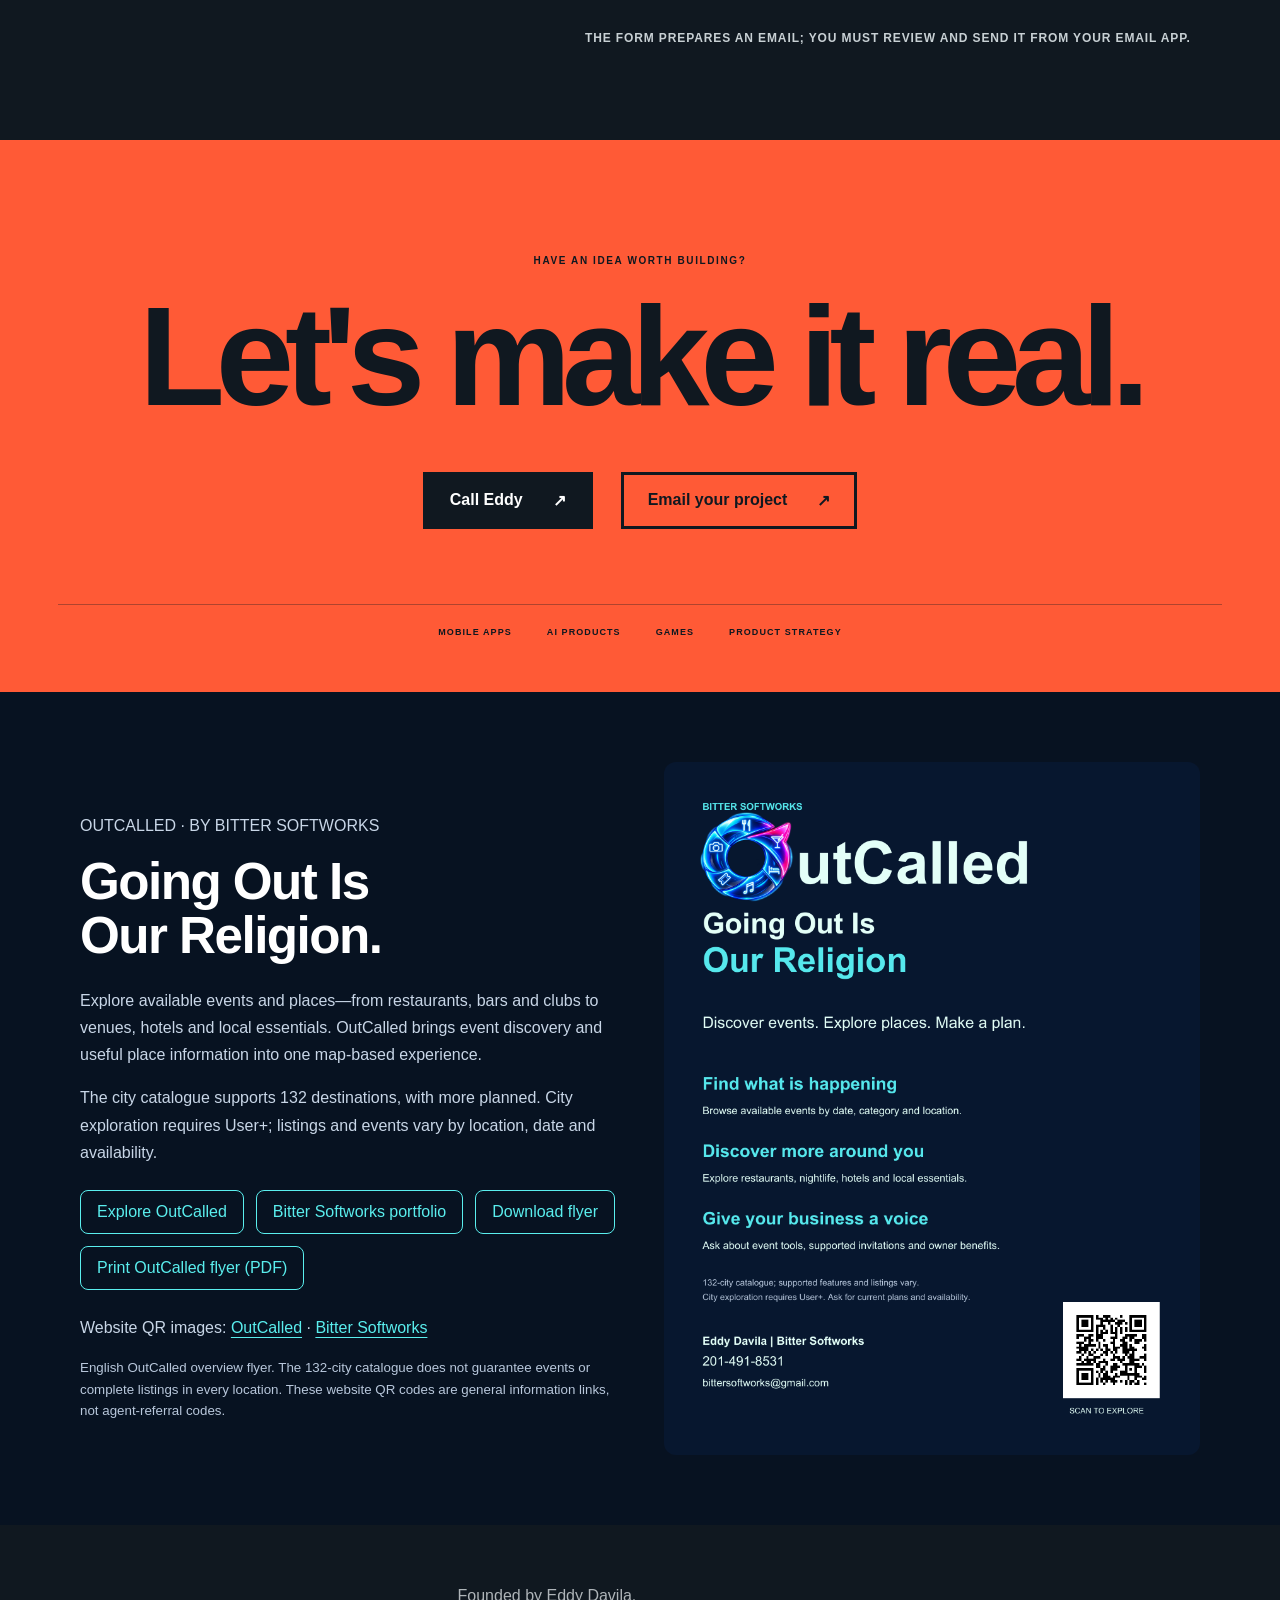
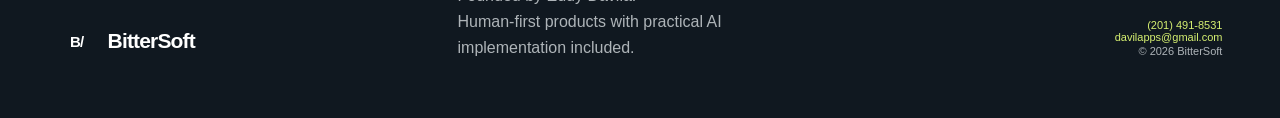
==== commit f1b9d534: "Introduce upcoming Social Intelligence marketing service" ====
--- a/index.html
+++ b/index.html
@@ -7,6 +7,7 @@
   <meta name="description" content="BitterSoft builds cost-effective websites, business systems, mobile apps, AI-enabled software, and games with practical AI implementation included in every solution.">
   <meta name="theme-color" content="#101820">
   <link rel="stylesheet" href="ppb-family.css?v=20261016">
+  <link rel="stylesheet" href="social-intelligence.css?v=20261107">
   <meta property="og:title" content="BitterSoft — Machine Speed. Human Standards.">
   <meta property="og:description" content="Cost-effective apps, AI products, and games—backed by 15+ years in app development and 5+ years making games.">
   <meta property="og:type" content="website">
@@ -115,6 +116,10 @@
         <div><p class="kicker">Now in development</p><h3>The Vaccine.</h3><p>An original Bitter Softworks game currently in development. Watch the official story and gameplay reveal for a first look at the project.</p><a href="https://www.youtube.com/watch?v=KAQcsrkMpkw" target="_blank" rel="noopener noreferrer">Watch on YouTube ↗</a></div>
       </div>
     </section>
+    <section class="social-intelligence" id="social-intelligence" aria-labelledby="social-intelligence-title">
+      <div class="social-intelligence-heading"><p class="social-status">COMING SOON · AI MARKETING SERVICE</p><p class="social-brand">Bitter Social Intelligence Engine™</p><h2 id="social-intelligence-title">Your products.<br>Your community.<br>A stronger presence.</h2><p class="social-lead">AI that understands communities, not just content.</p><p>Keep your business part of the conversation without spending every day managing social media. Our upcoming AI marketing service is being designed to create product-focused promotions and help publish them across your connected, supported social channels.</p><a class="social-interest" href="mailto:bittersoftworks@gmail.com?subject=Bitter%20Social%20Intelligence%20Engine%20early%20interest">Ask about early access <span aria-hidden="true">↗</span></a></div>
+      <div class="social-benefits"><article><span>01 / YOUR BUSINESS</span><h3>Marketing built around what you sell.</h3><p>Bring your products, services and brand voice into a more consistent social presence—with content made for your business, not generic filler.</p></article><article><span>02 / YOUR AUDIENCE</span><h3>Join the conversation with context.</h3><p>Our vision goes beyond posting: help brands recognize what matters to their communities and contribute with relevant, respectful communication.</p></article><article><span>03 / YOUR TIME</span><h3>Less routine work. More room to grow.</h3><p>Planned content preparation, scheduling and publishing tools will help reduce repetitive marketing tasks while keeping your business in control.</p></article><article><span>04 / YOUR STANDARDS</span><h3>Human-first. Brand-conscious.</h3><p>Designed with review options and safeguards to support friendly, appropriate communication. AI assistance does not replace human judgment or guarantee error-free content.</p></article><p class="social-disclosure">In development—not yet available for purchase. Final features, supported platforms, permissions, pricing and launch timing will be confirmed before release. Posting requires authorized business accounts and applicable platform access. No guaranteed engagement or sales.</p></div>
+    </section>
     <section class="block intro" id="ai-agent-development">
       <p class="kicker">AI Agent Development</p>
       <h2>From business listings to ready-to-review promotions.</h2>
--- a/social-intelligence.css
+++ b/social-intelligence.css
@@ -0,0 +1 @@
+.social-intelligence{background:#101820;color:#f3f0e8;padding:clamp(40px,7vw,100px);display:grid;grid-template-columns:1.1fr 1fr;gap:clamp(30px,6vw,90px);border-top:1px solid #ffffff22}.social-status{font-size:12px;font-weight:800;letter-spacing:.14em;color:#d7f171}.social-brand{font-size:clamp(17px,2vw,24px);margin:30px 0 18px}.social-intelligence h2{font-size:clamp(40px,5.3vw,76px);line-height:1.04;letter-spacing:-.045em;margin:0 0 28px}.social-intelligence p{line-height:1.7}.social-lead{font-size:22px;color:#d7f171}.social-interest{display:inline-flex;gap:25px;background:#d7f171;color:#101820;padding:16px 23px;text-decoration:none;font-weight:800;margin-top:22px}.social-interest:hover{background:#efffb2}.social-interest:focus-visible{outline:3px solid #ff5a36;outline-offset:5px}.social-benefits article{border-top:1px solid #ffffff33;padding:24px 0 14px}.social-benefits article span{font-size:11px;letter-spacing:.13em;color:#d7f171}.social-benefits h3{font-size:24px;margin:12px 0}.social-benefits p{color:#d0d6d9}.social-disclosure{font-size:12px;border-top:1px solid #ffffff33;padding-top:20px}@media(max-width:800px){.social-intelligence{grid-template-columns:1fr}.social-intelligence h2{font-size:clamp(38px,10vw,65px)}}
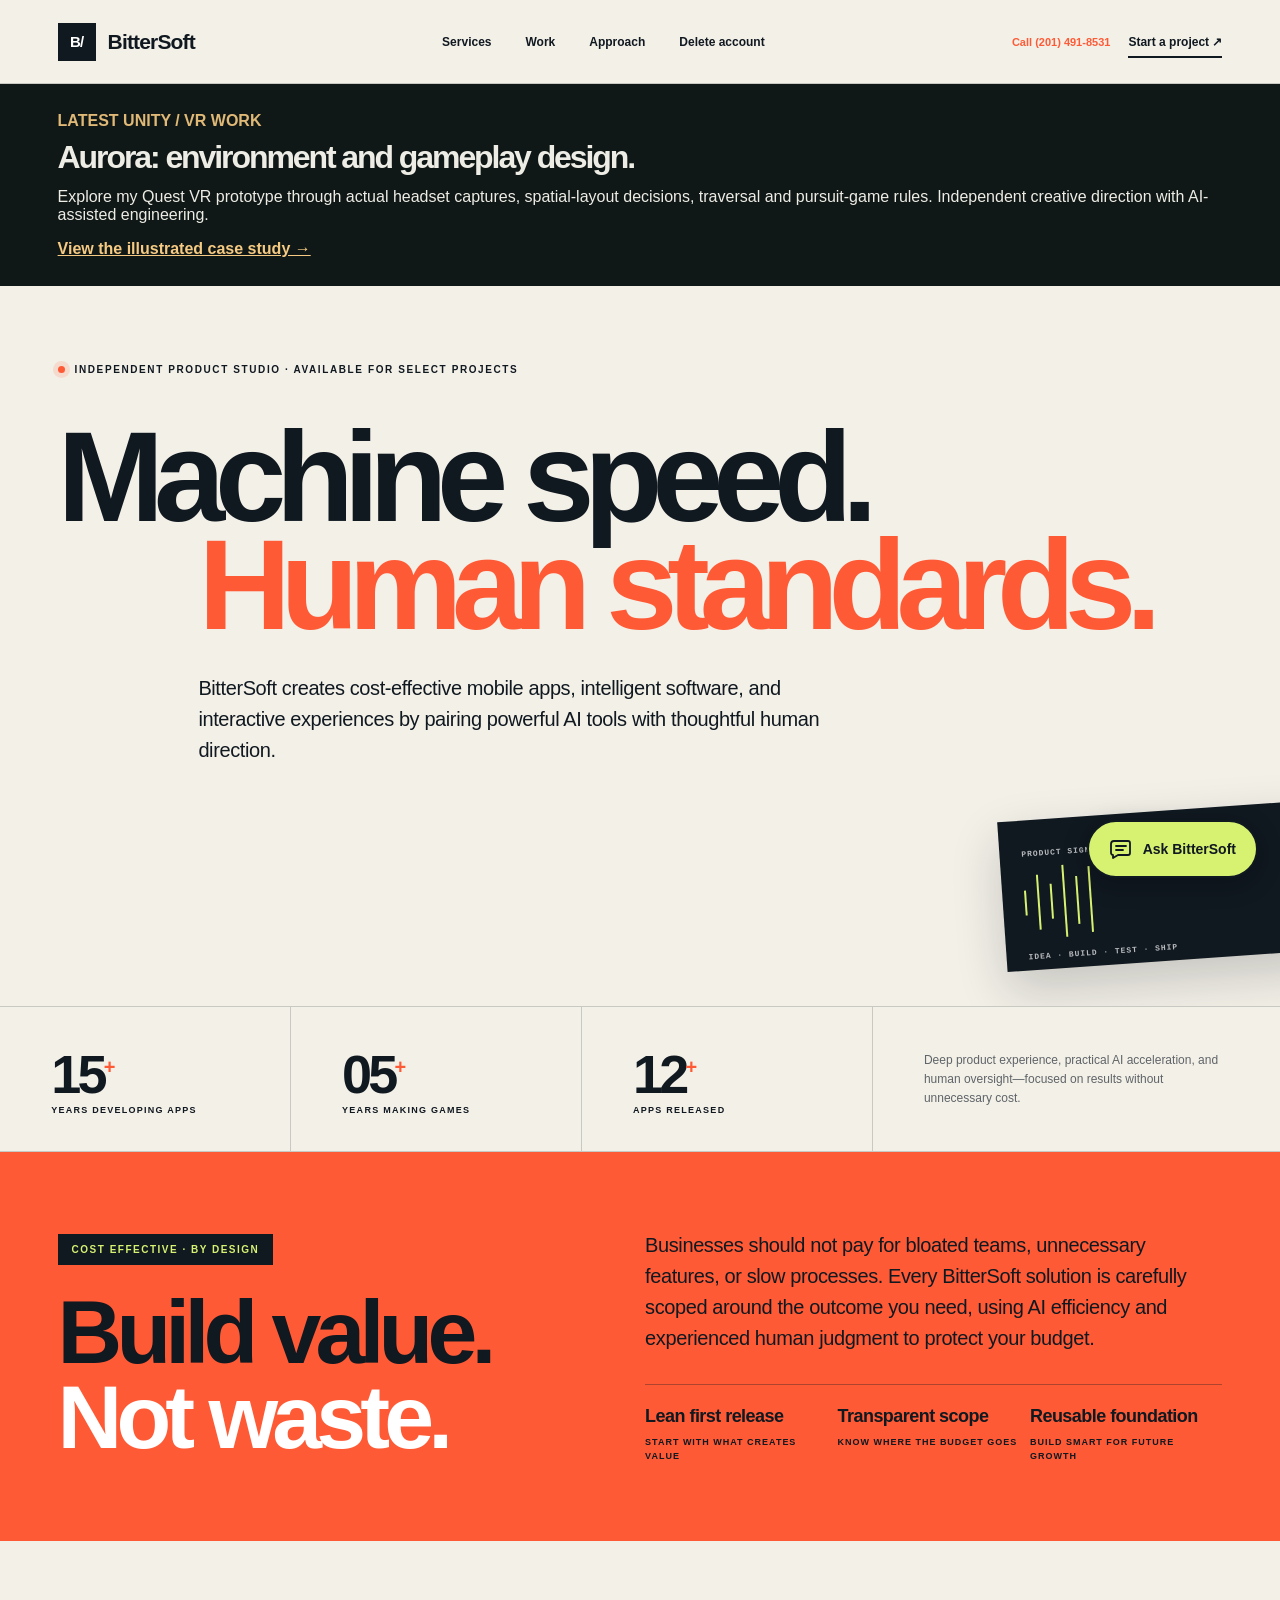
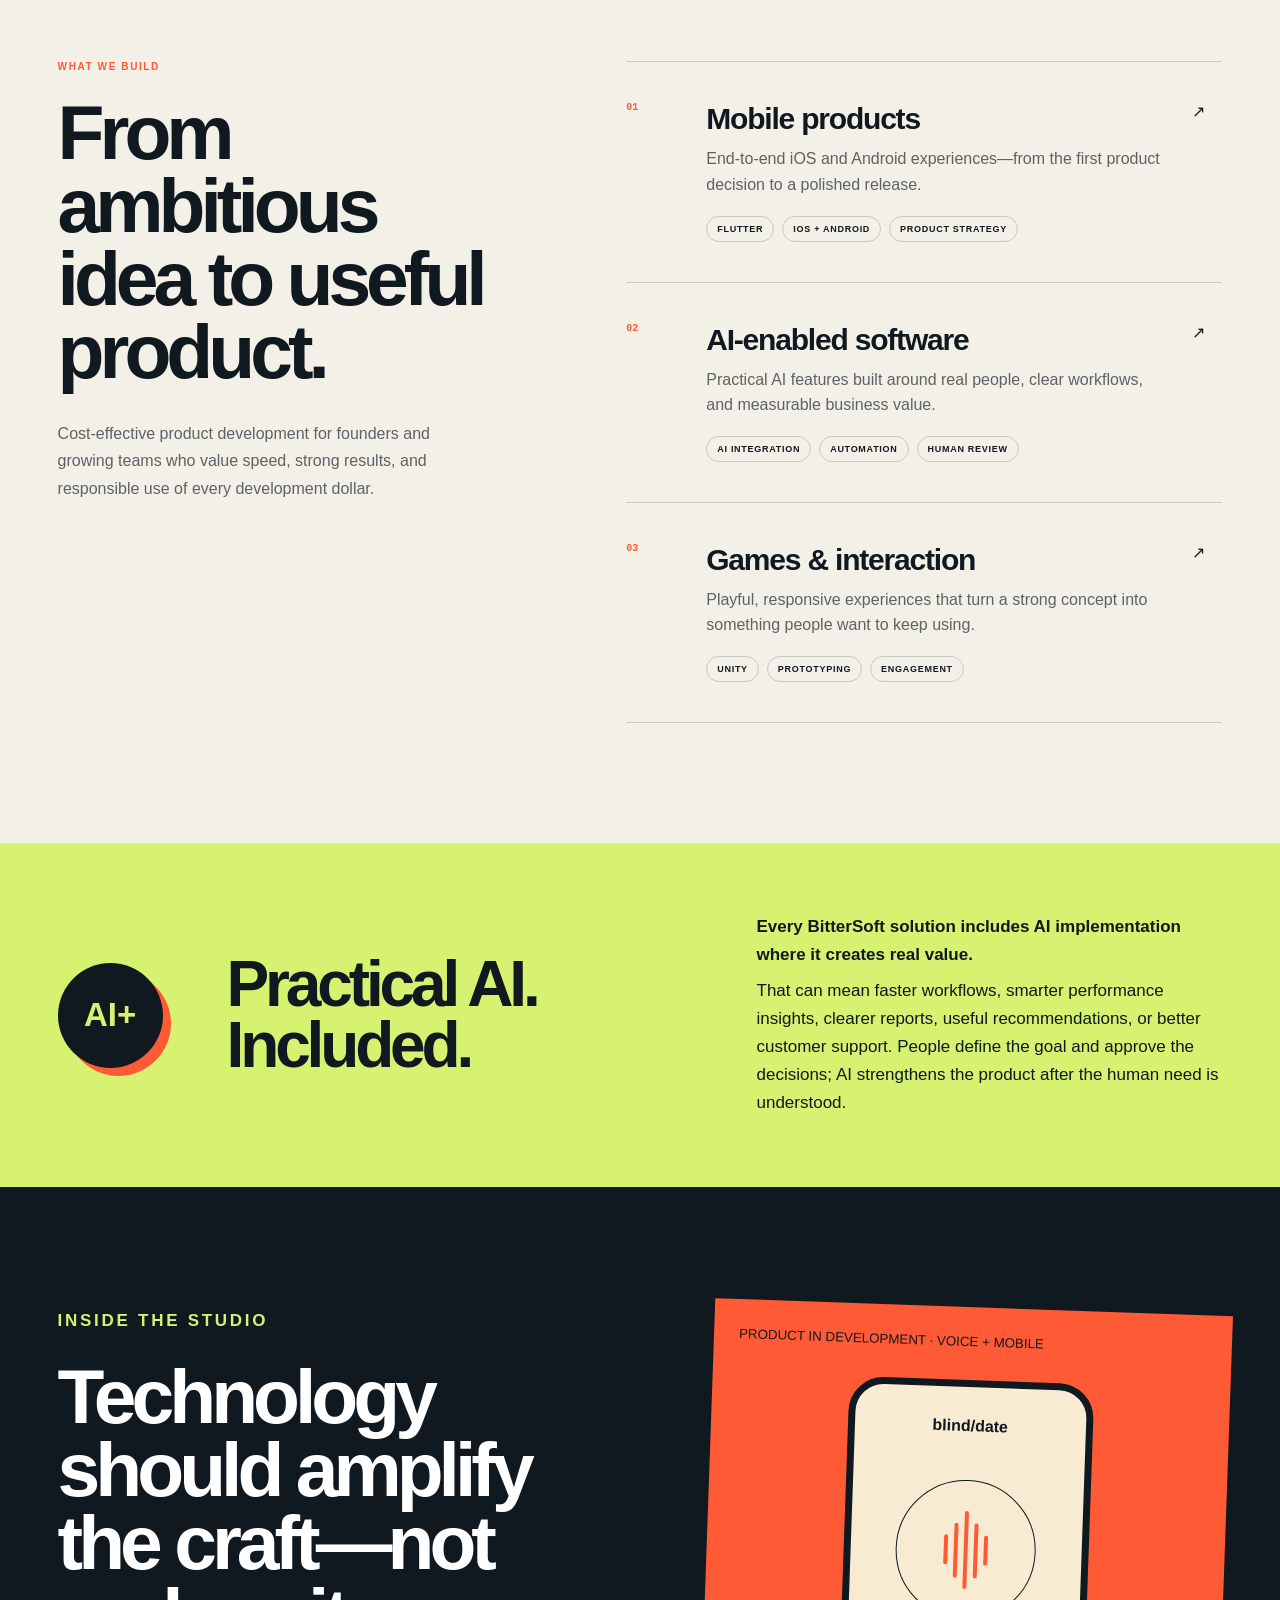
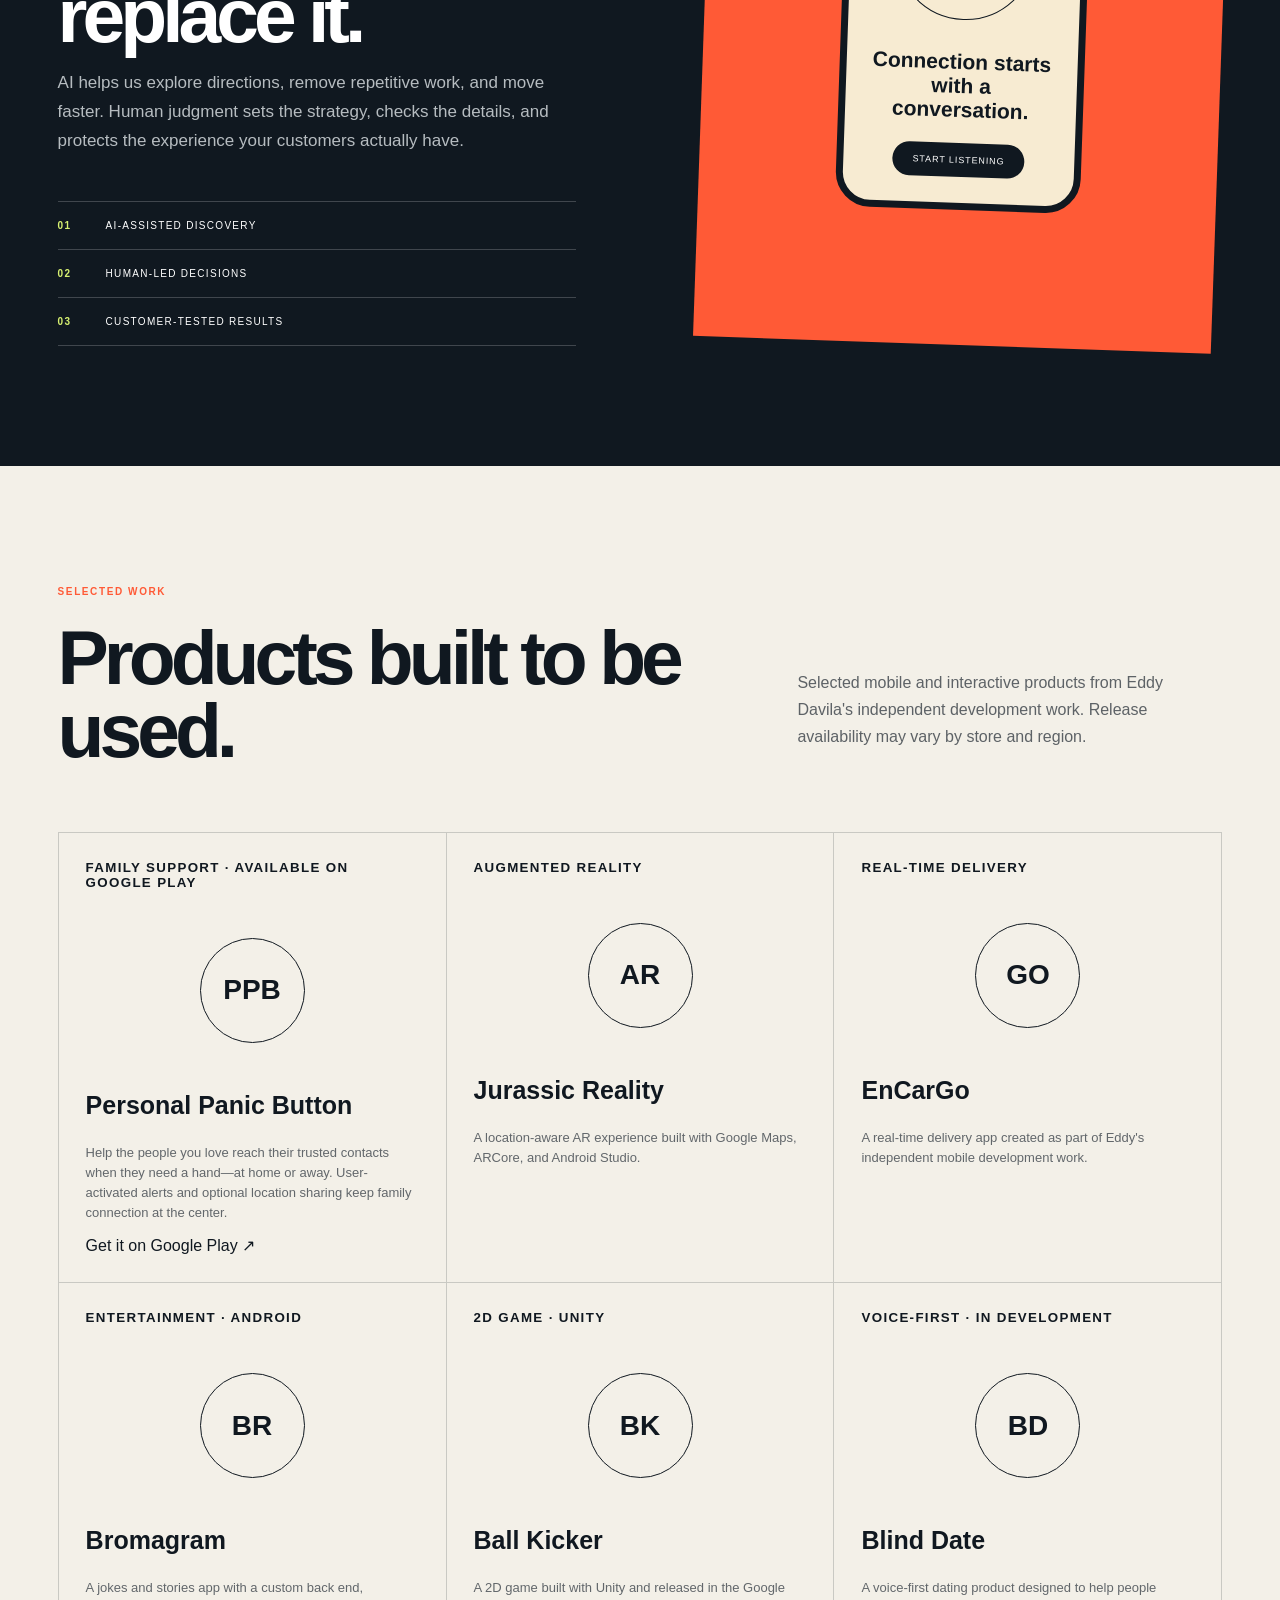
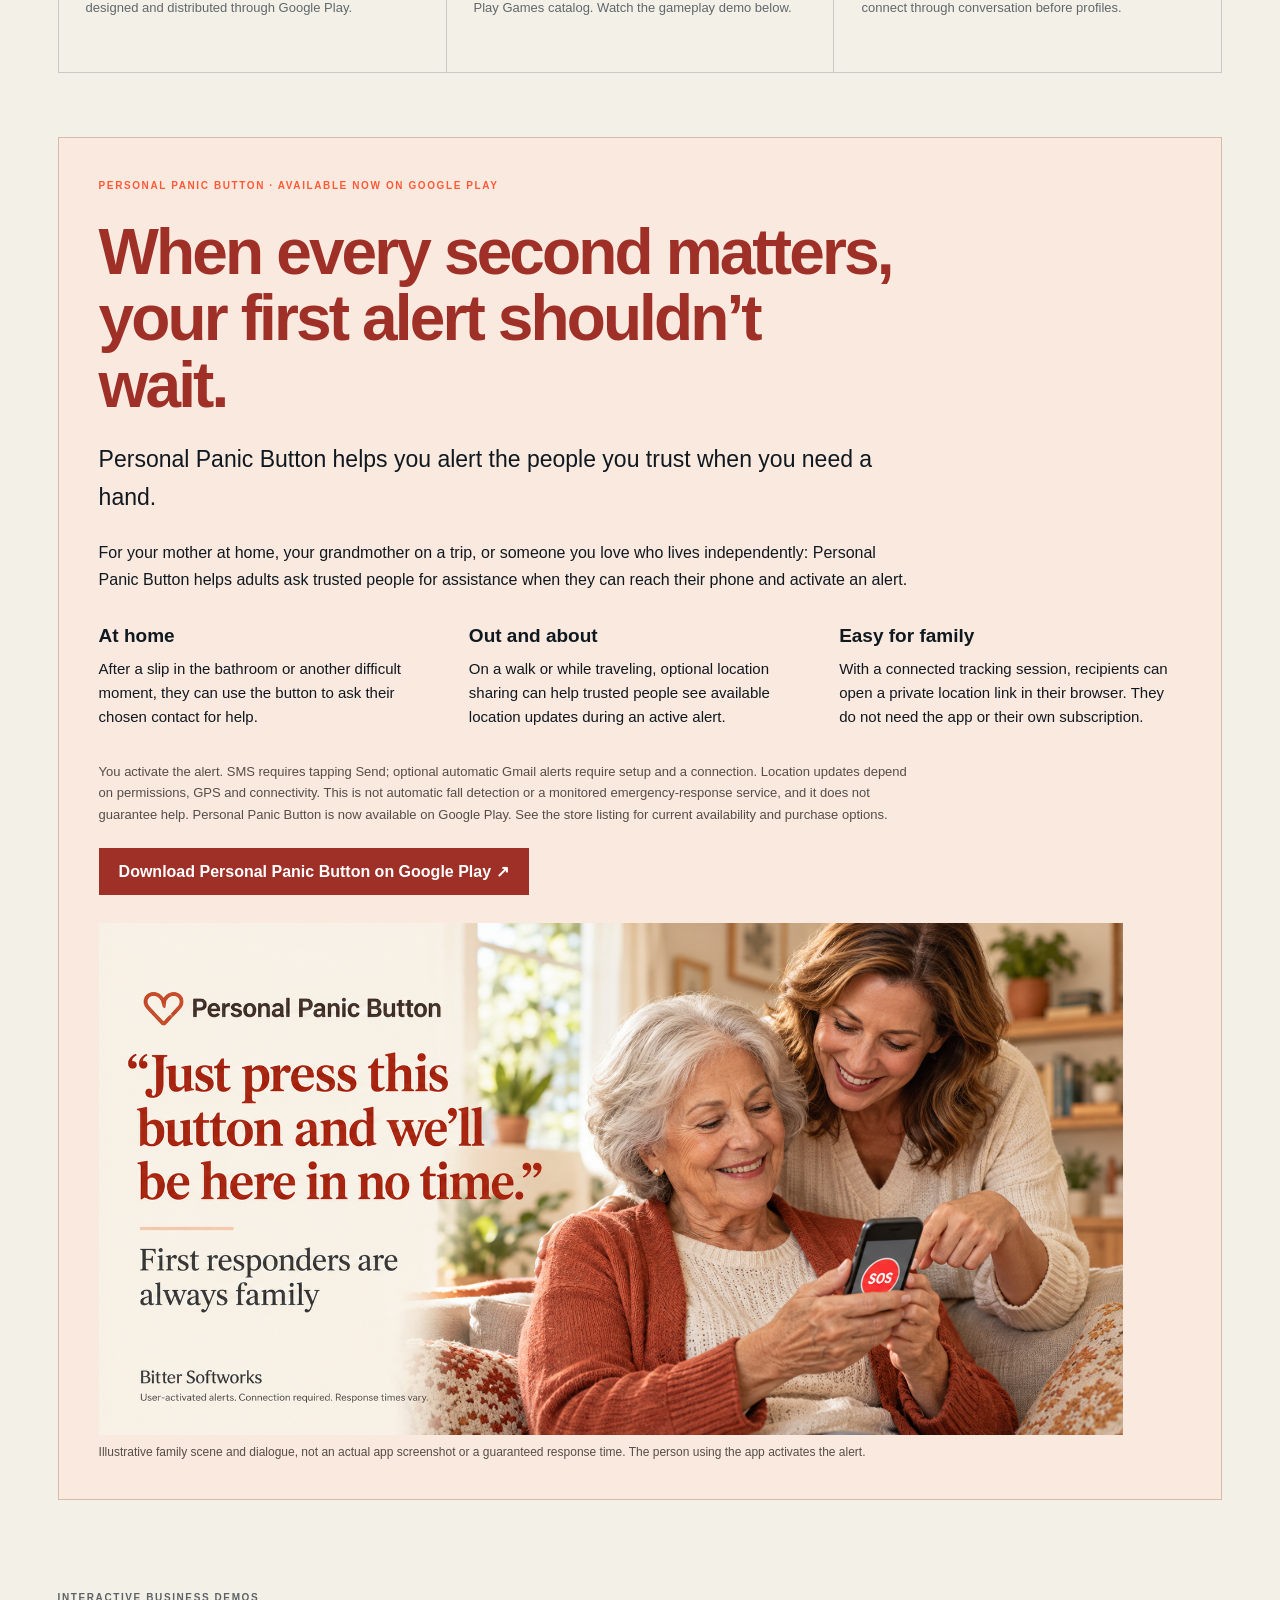
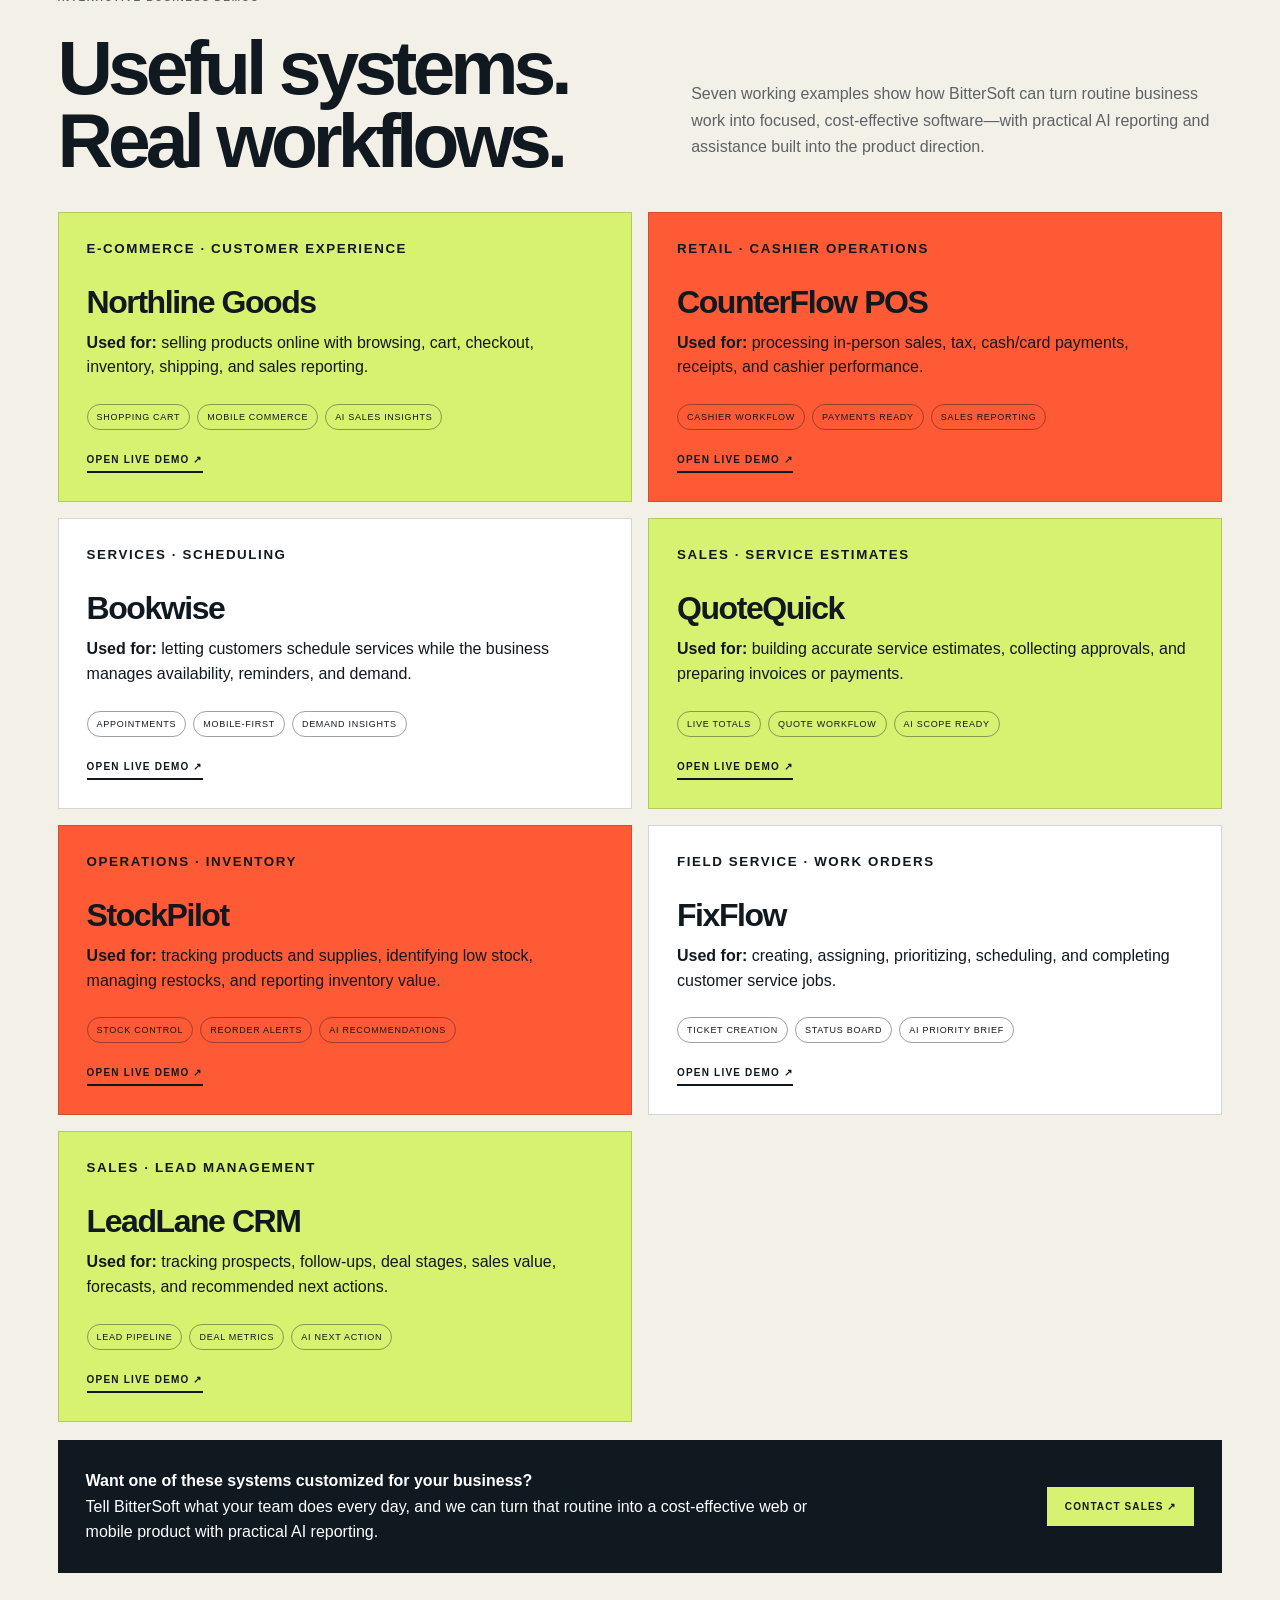
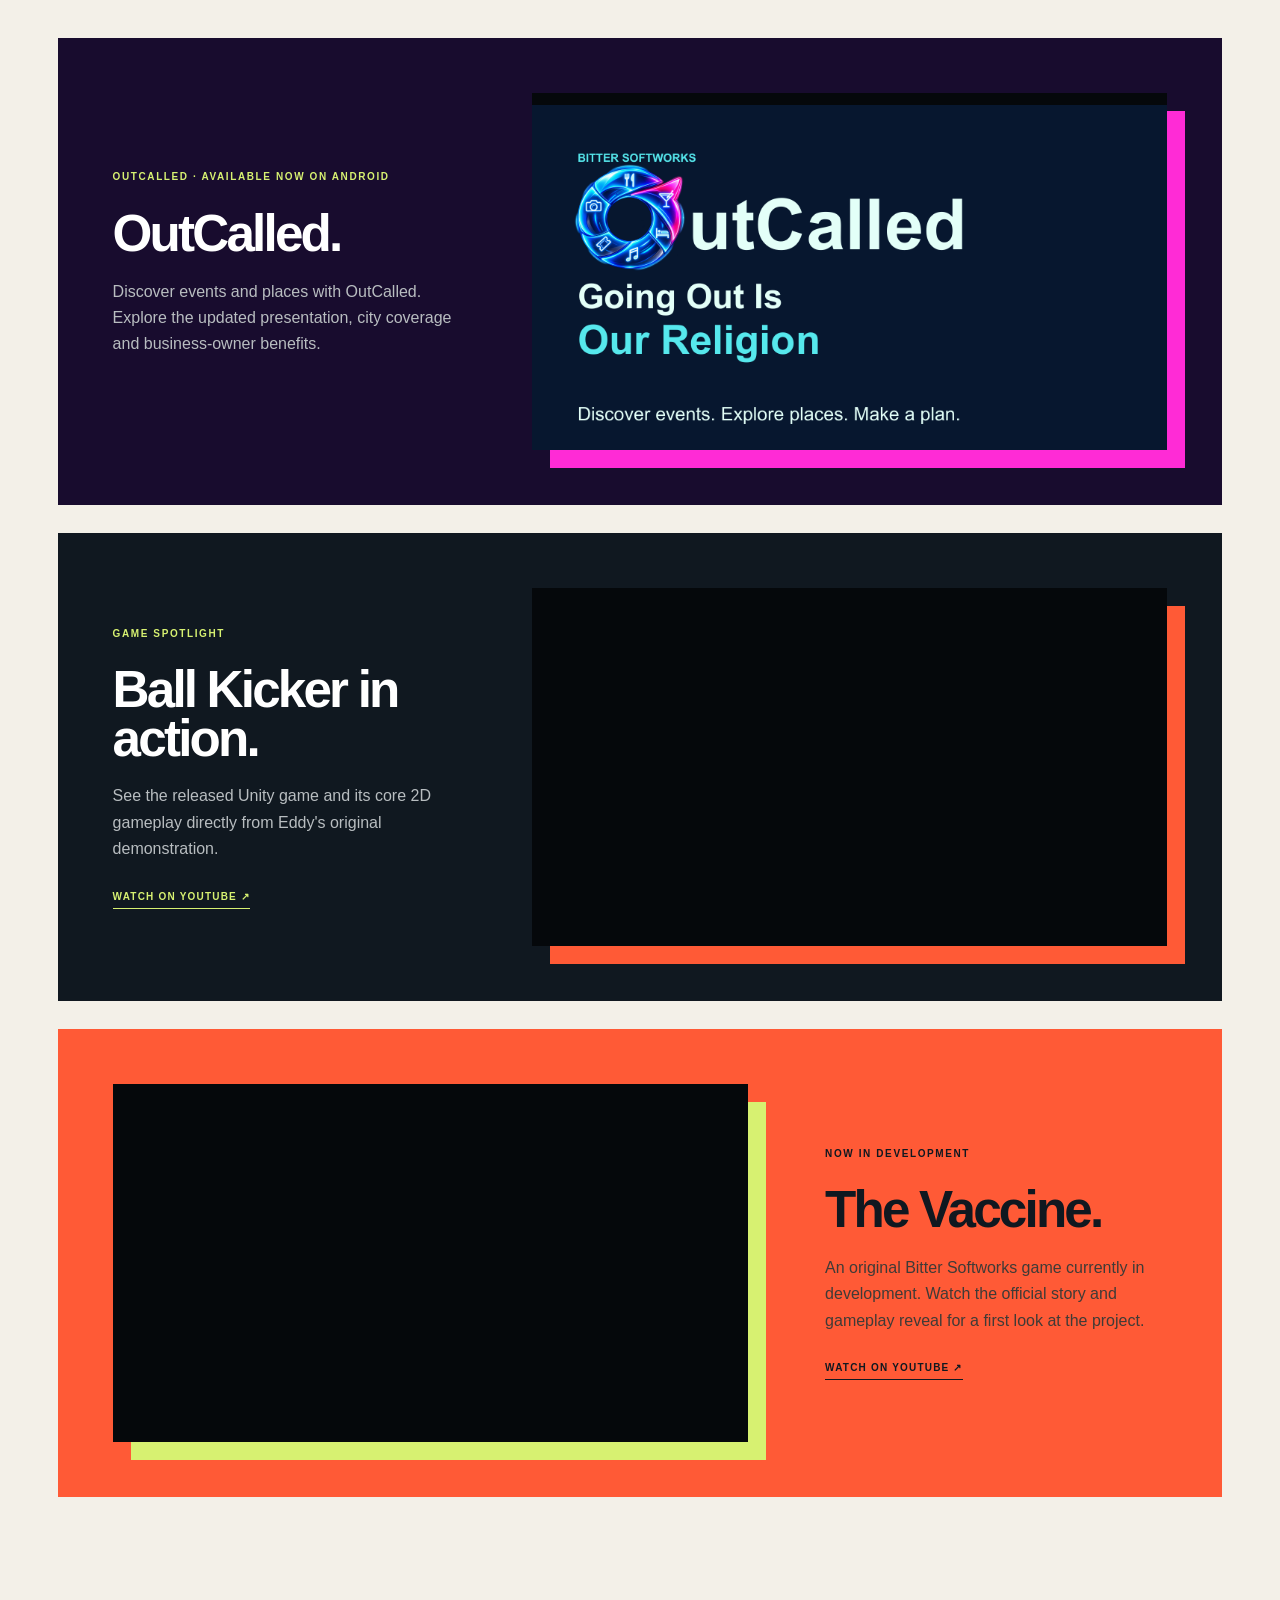
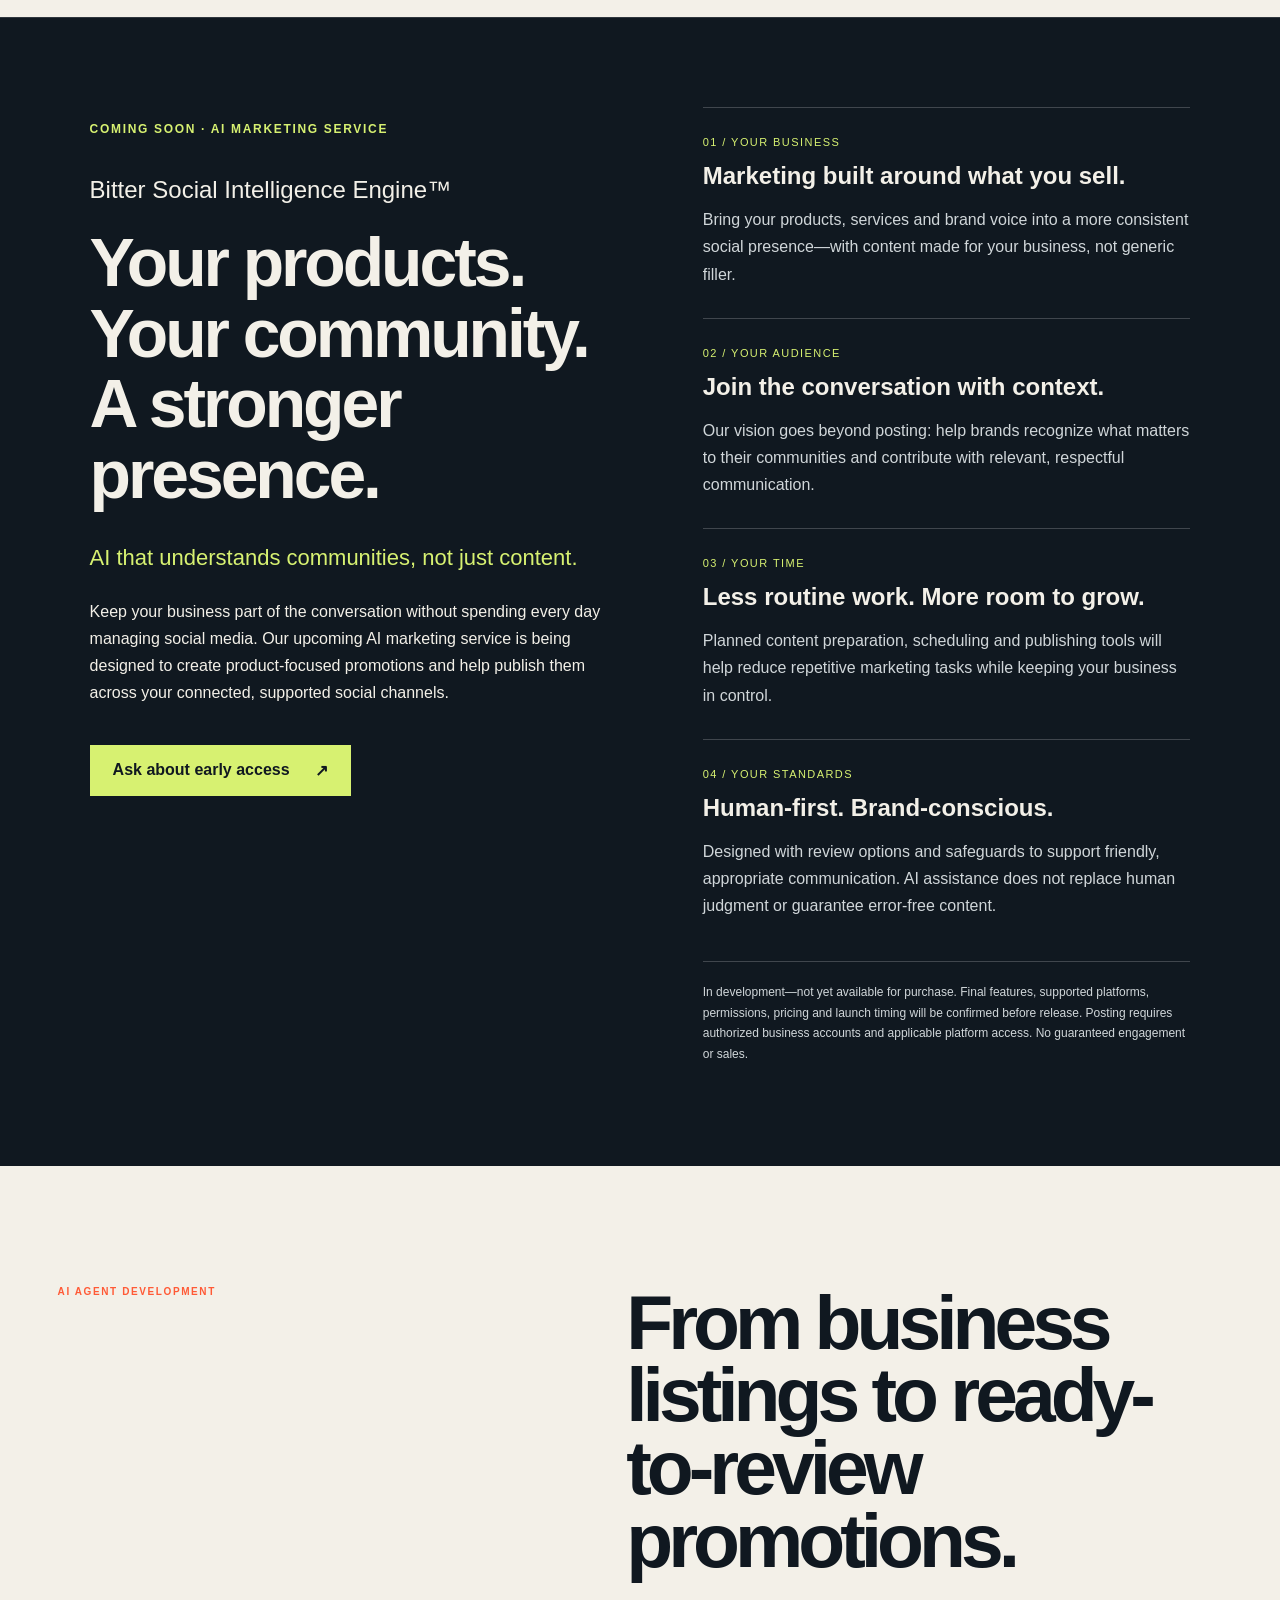
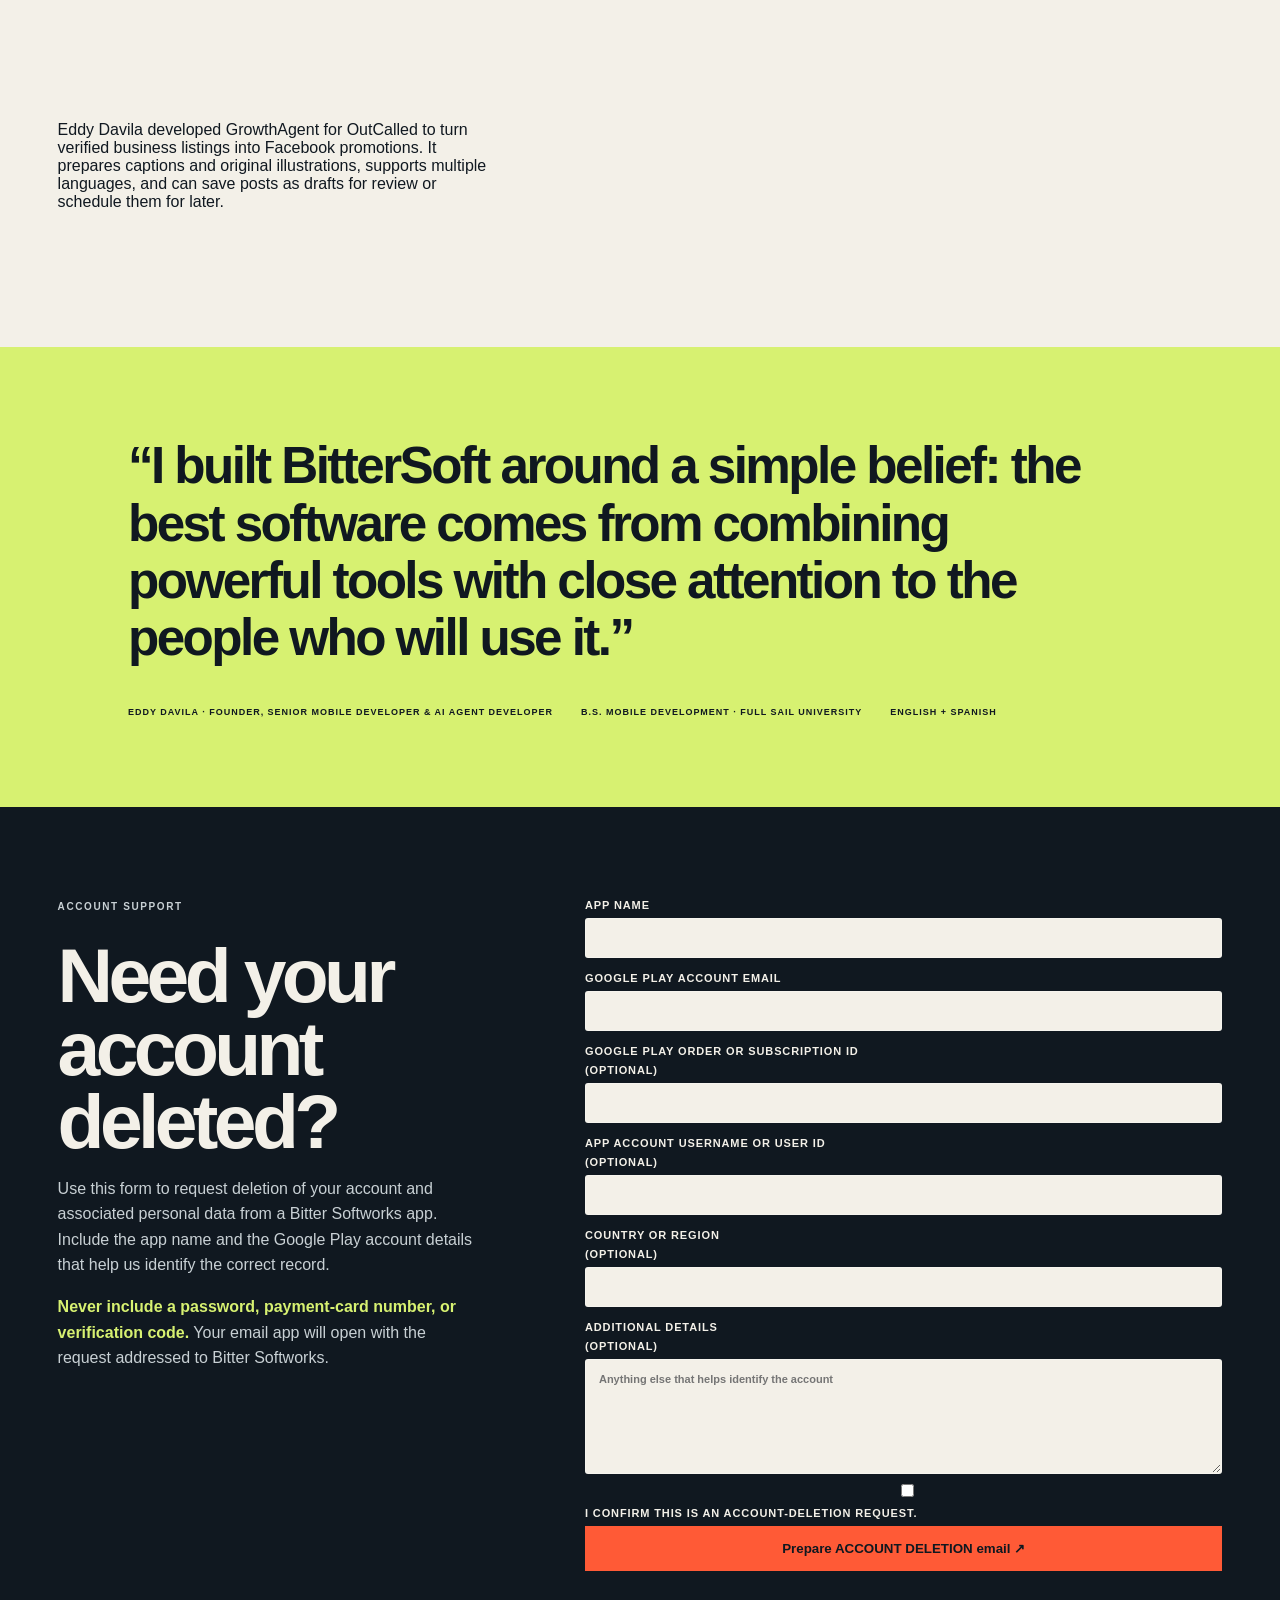
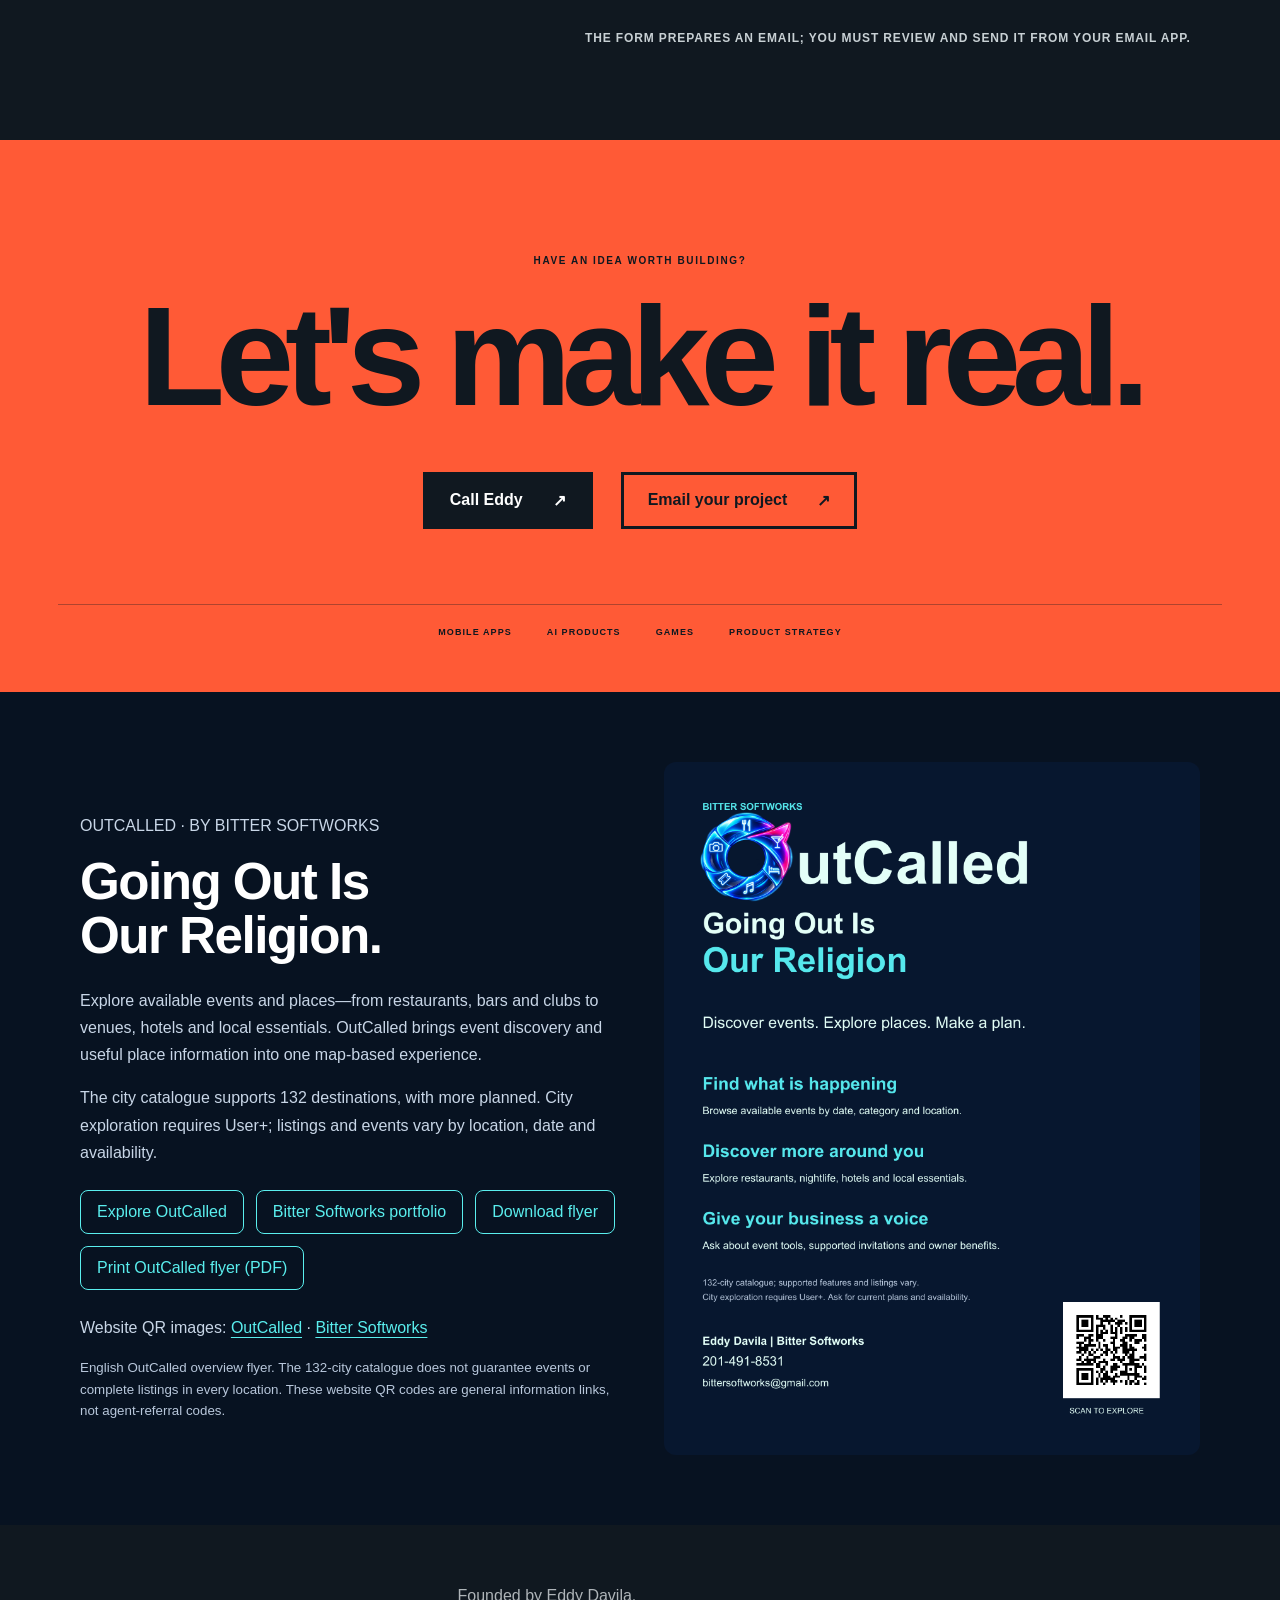
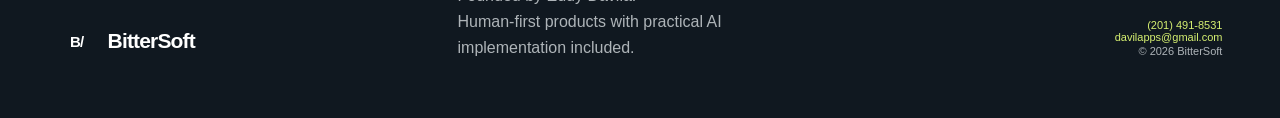
==== commit f09be3f4: "Add fixed guided-support bubble with public pilot link" ====
--- a/index.html
+++ b/index.html
@@ -42,6 +42,7 @@
     @media(max-width:820px){.ai-commitment{grid-template-columns:1fr;padding:65px 20px;gap:30px}.ai-stamp{width:90px;height:90px}.demo-showcase-head,.demo-grid{grid-template-columns:1fr}.demo-card{min-height:250px}.demo-sales{align-items:flex-start;flex-direction:column}}
     @media(prefers-reduced-motion:reduce){html{scroll-behavior:auto}*{transition:none!important}}
   </style>
+  <link rel="stylesheet" href="support-widget.css?v=20261112">
 </head>
 <body>
   <nav>
@@ -132,5 +133,6 @@
   <footer><a class="brand" href="#top"><span class="mark">B/</span>BitterSoft</a><p>Founded by Eddy Davila.<br>Human-first products with practical AI implementation included.</p><div><a href="tel:+12014918531">(201) 491-8531</a><br><a href="mailto:davilapps@gmail.com">davilapps@gmail.com</a><p>© 2026 BitterSoft</p></div></footer>
 <link rel="stylesheet" href="account-deletion.css?v=20261006">
 <script src="whatsout-marketing.js?v=20261026"></script><script src="account-deletion.js?v=20261006"></script>
+<script src="support-widget.js?v=20261112" defer></script>
 </body>
 </html>
--- a/support-widget.css
+++ b/support-widget.css
@@ -0,0 +1,2 @@
+.bs-support{position:fixed;right:max(22px,env(safe-area-inset-right));bottom:max(22px,env(safe-area-inset-bottom));z-index:10000;font-family:Arial,Helvetica,sans-serif;color:#101820}.bs-support *{box-sizing:border-box}.bs-support-launcher{display:flex;align-items:center;justify-content:center;gap:10px;background:#d7f171;color:#101820;border:2px solid #101820;border-radius:50px;padding:15px 20px;font:800 14px/1.2 Arial,sans-serif;box-shadow:0 6px 24px #0004;cursor:pointer}.bs-support-launcher svg{width:24px;height:24px;fill:none;stroke:currentColor;stroke-width:1.8;stroke-linecap:round;stroke-linejoin:round}.bs-support button:focus-visible,.bs-support a:focus-visible{outline:3px solid #ff5a36;outline-offset:4px}.bs-support-panel{position:absolute;right:0;bottom:76px;width:min(380px,calc(100vw - 32px));max-height:calc(100dvh - 125px);overflow:auto;background:#fffdf8;border:1px solid #10182030;border-radius:18px;box-shadow:0 15px 50px #0004;text-align:left}.bs-support-panel[hidden]{display:none!important}.bs-support-header{padding:22px;display:flex;align-items:start;justify-content:space-between;gap:16px;background:#101820;color:#fff}.bs-support-header p{font-size:9px;font-weight:800;letter-spacing:.12em;color:#d7f171;margin:0 0 10px}.bs-support-header h2{font:700 23px/1.2 Arial,sans-serif;margin:0;letter-spacing:-.02em}.bs-support-close{width:32px;height:32px;flex:none;border:1px solid #ffffff50;border-radius:50%;background:transparent;color:white;font:24px/1 Arial;cursor:pointer}.bs-support-body{padding:22px}.bs-support-body>p{font-size:13px;line-height:1.6;margin:0 0 17px}.bs-support-body .bs-support-status{display:inline-block;font-size:11px;font-weight:750;padding:5px 8px;background:#f3edda;color:#655015;border-radius:4px;margin-bottom:12px}.bs-support-link{display:block;padding:14px 0;border-bottom:1px solid #10182020;font-size:15px;font-weight:800;color:#101820;text-decoration:none}.bs-support-link span{display:block;margin-top:5px;font-size:11px;line-height:1.5;color:#53616b;font-weight:400}.bs-support-email{display:block;margin:20px 0 12px;color:#101820;font-size:13px;font-weight:750;text-decoration:underline;text-underline-offset:4px}.bs-support-body .bs-support-note{font-size:11px;color:#53616b}.bs-support-body .bs-support-emergency{font-size:11px;padding:12px;border-left:3px solid #b33c37;background:#fff0ed;margin-bottom:0}@media(max-width:480px){.bs-support{right:max(16px,env(safe-area-inset-right));bottom:max(16px,env(safe-area-inset-bottom))}.bs-support-launcher{padding:13px 17px}.bs-support-panel{bottom:70px;max-height:calc(100dvh - 110px)}}@media(prefers-reduced-motion:reduce){.bs-support *{scroll-behavior:auto}}@media print{.bs-support{display:none}}
+.bs-support-guided{display:block;padding:14px 16px;margin:6px 0 12px;border-radius:8px;background:#d7f171;color:#101820;font-size:14px;font-weight:800;line-height:1.4;text-decoration:none;text-align:center}
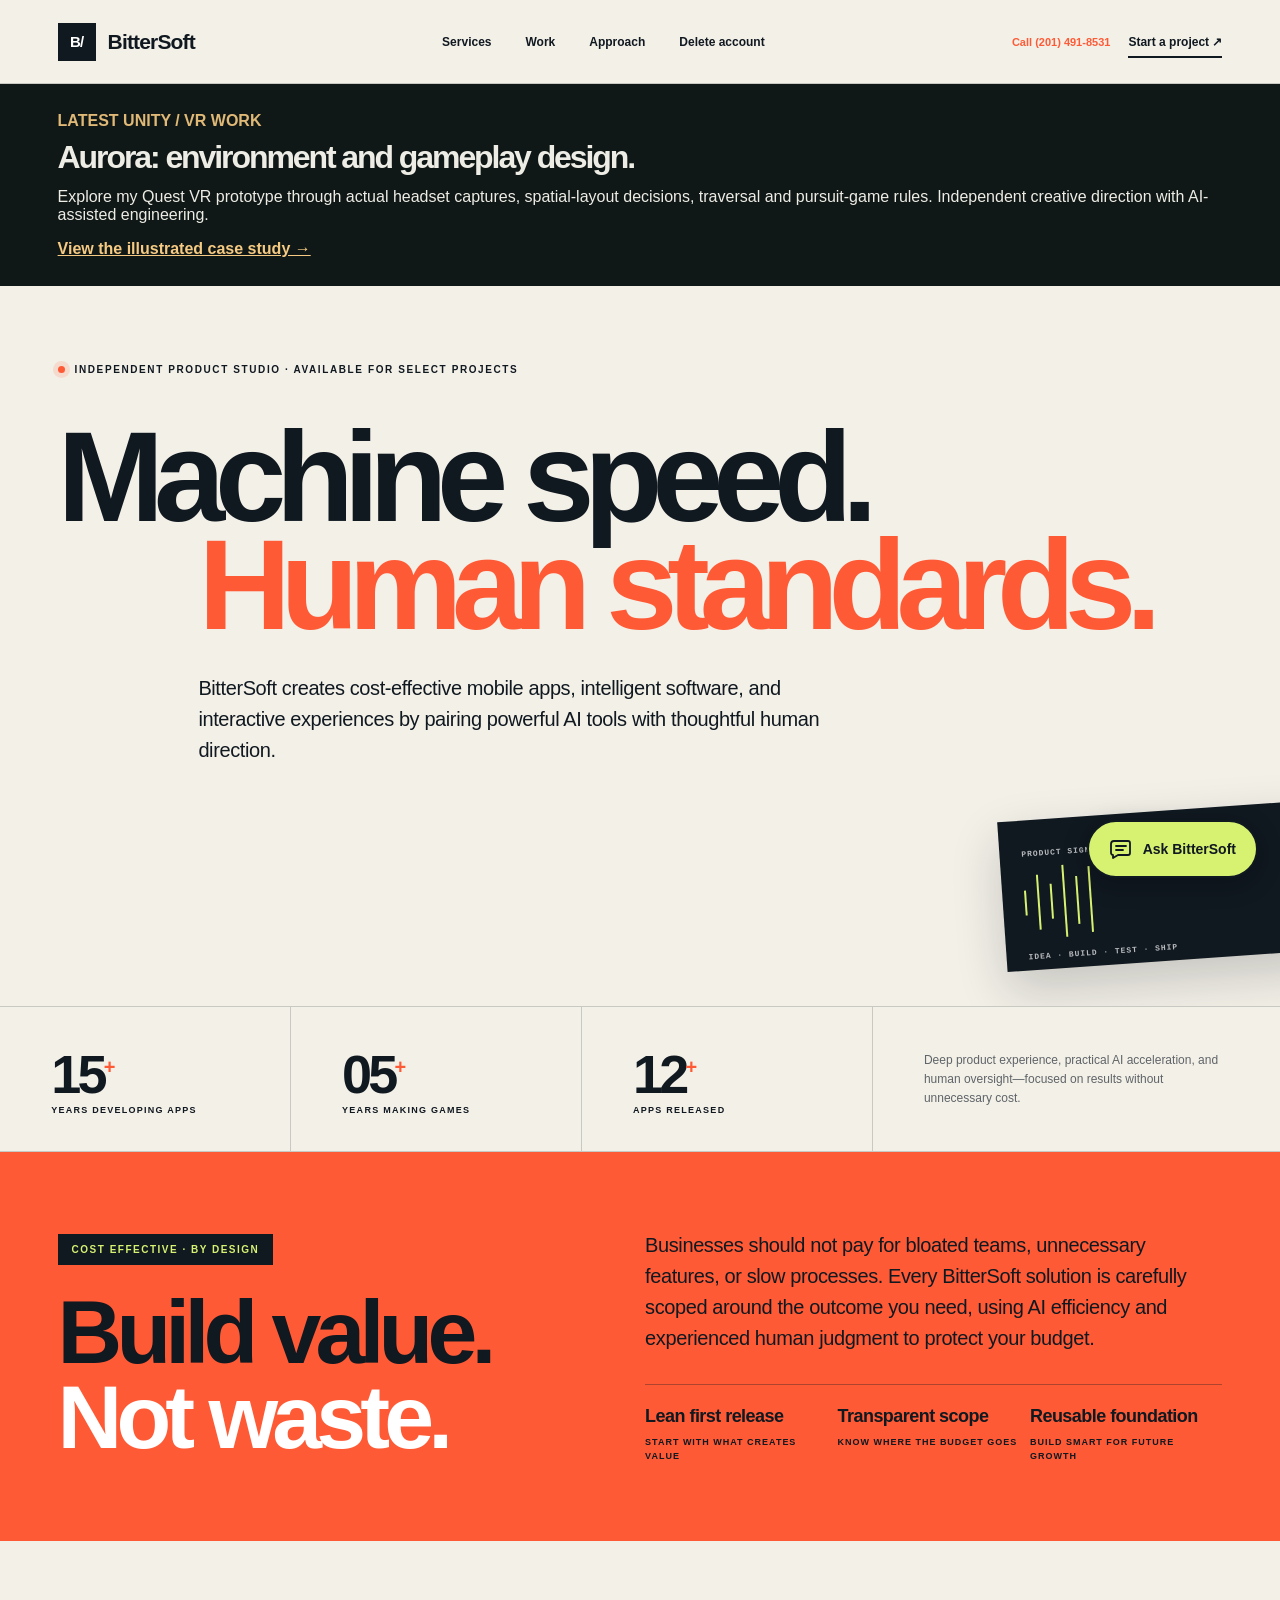
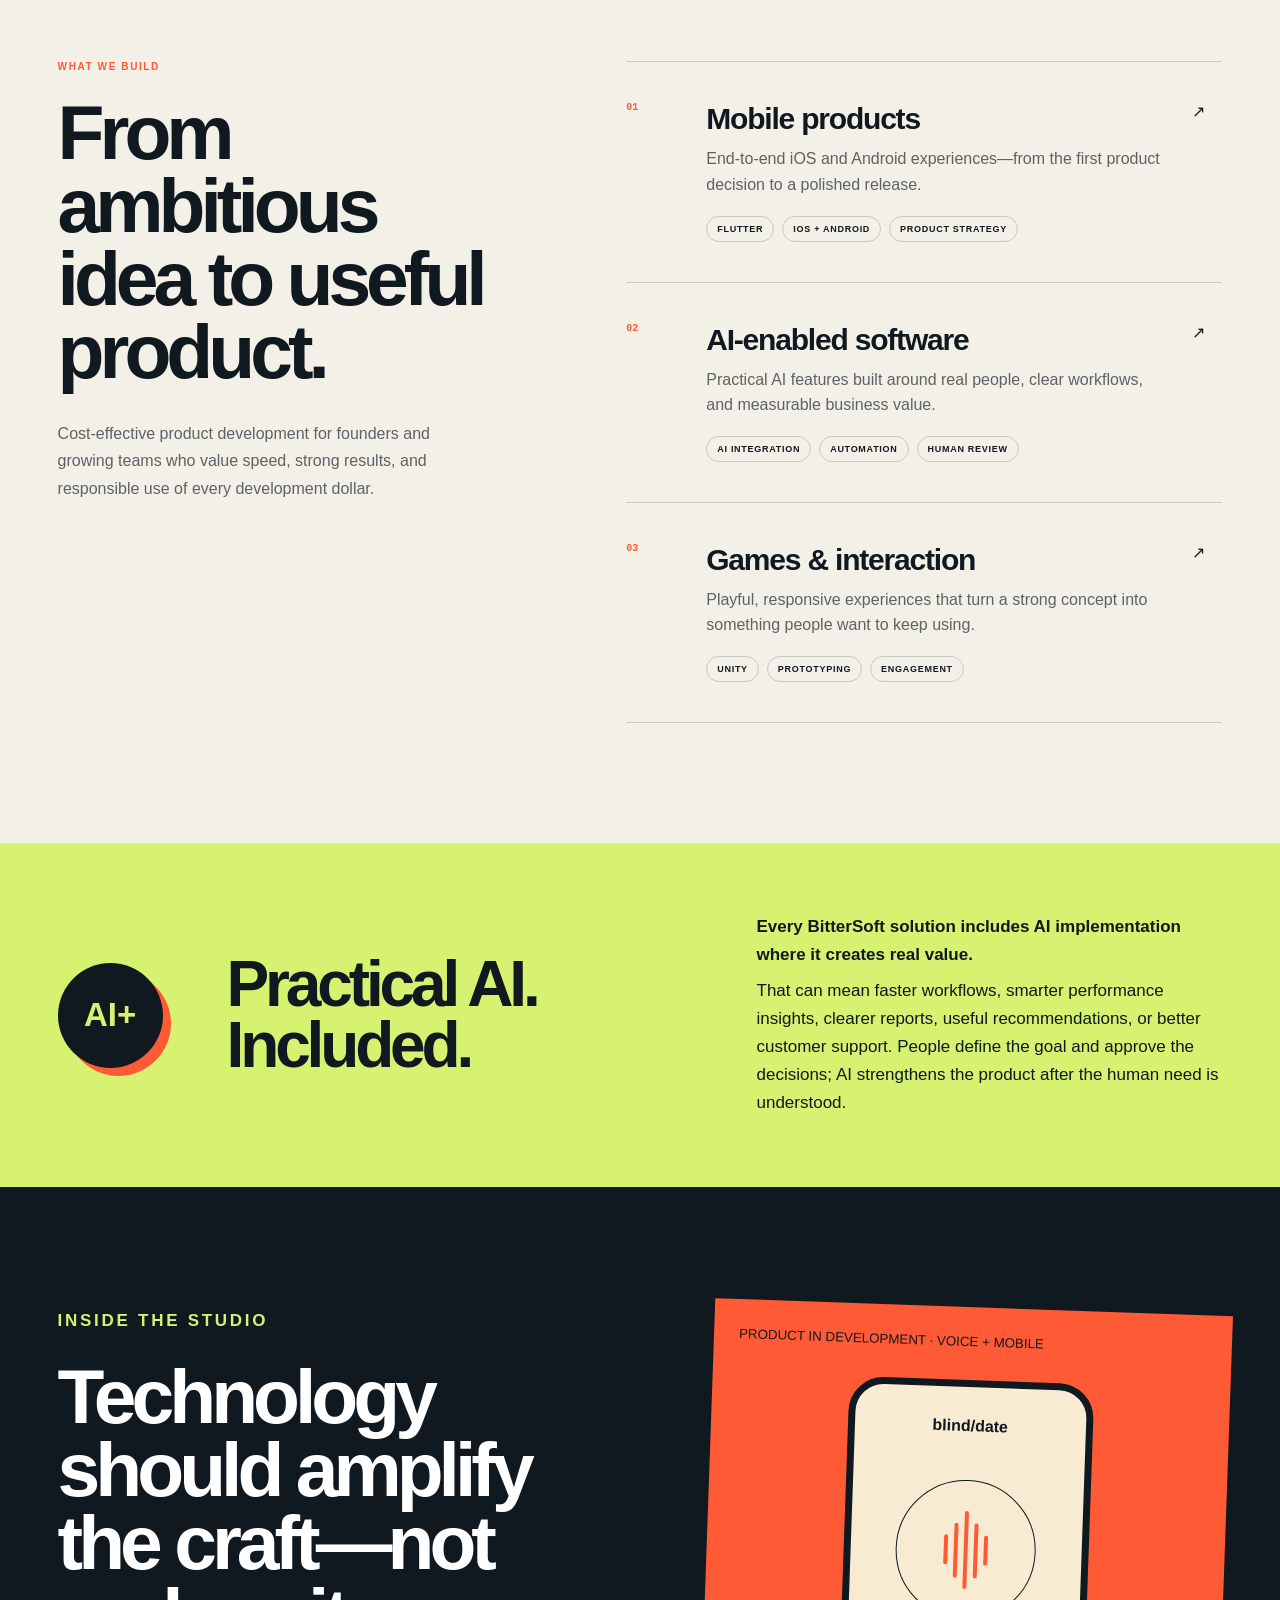
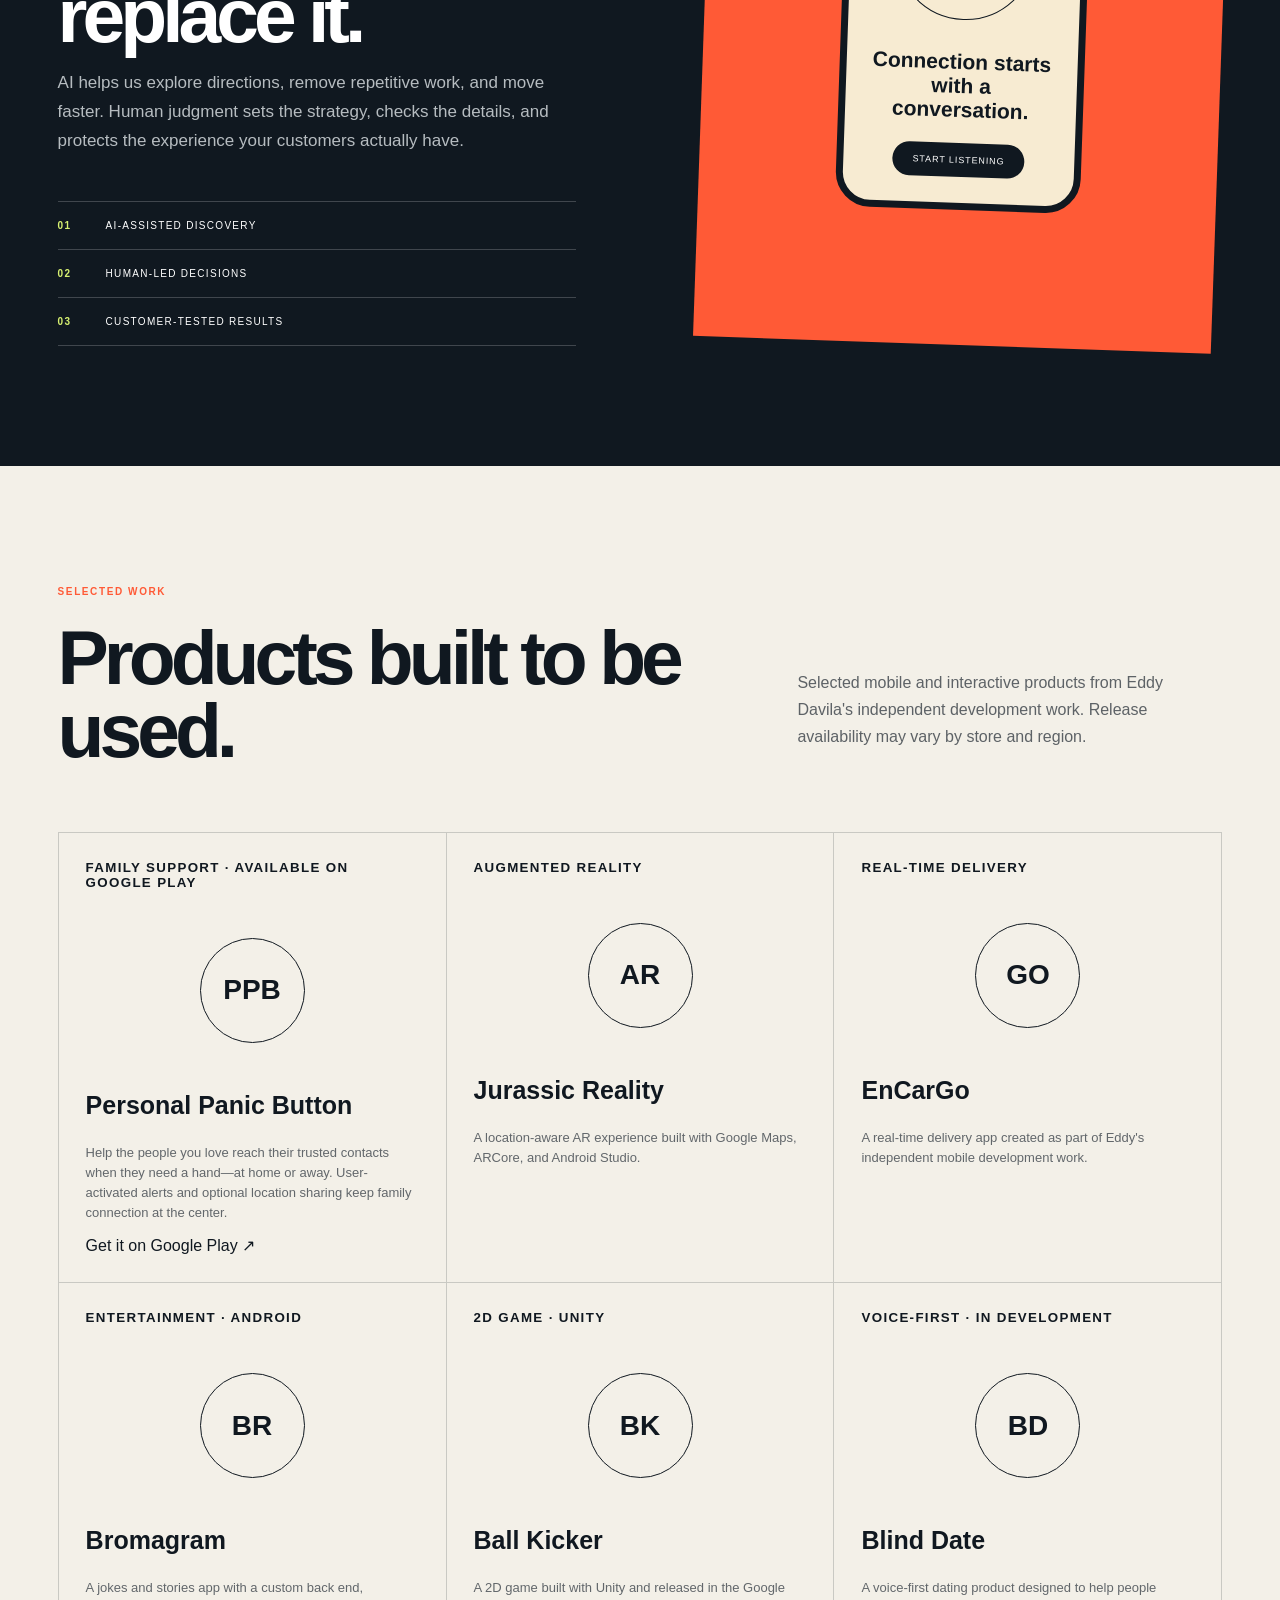
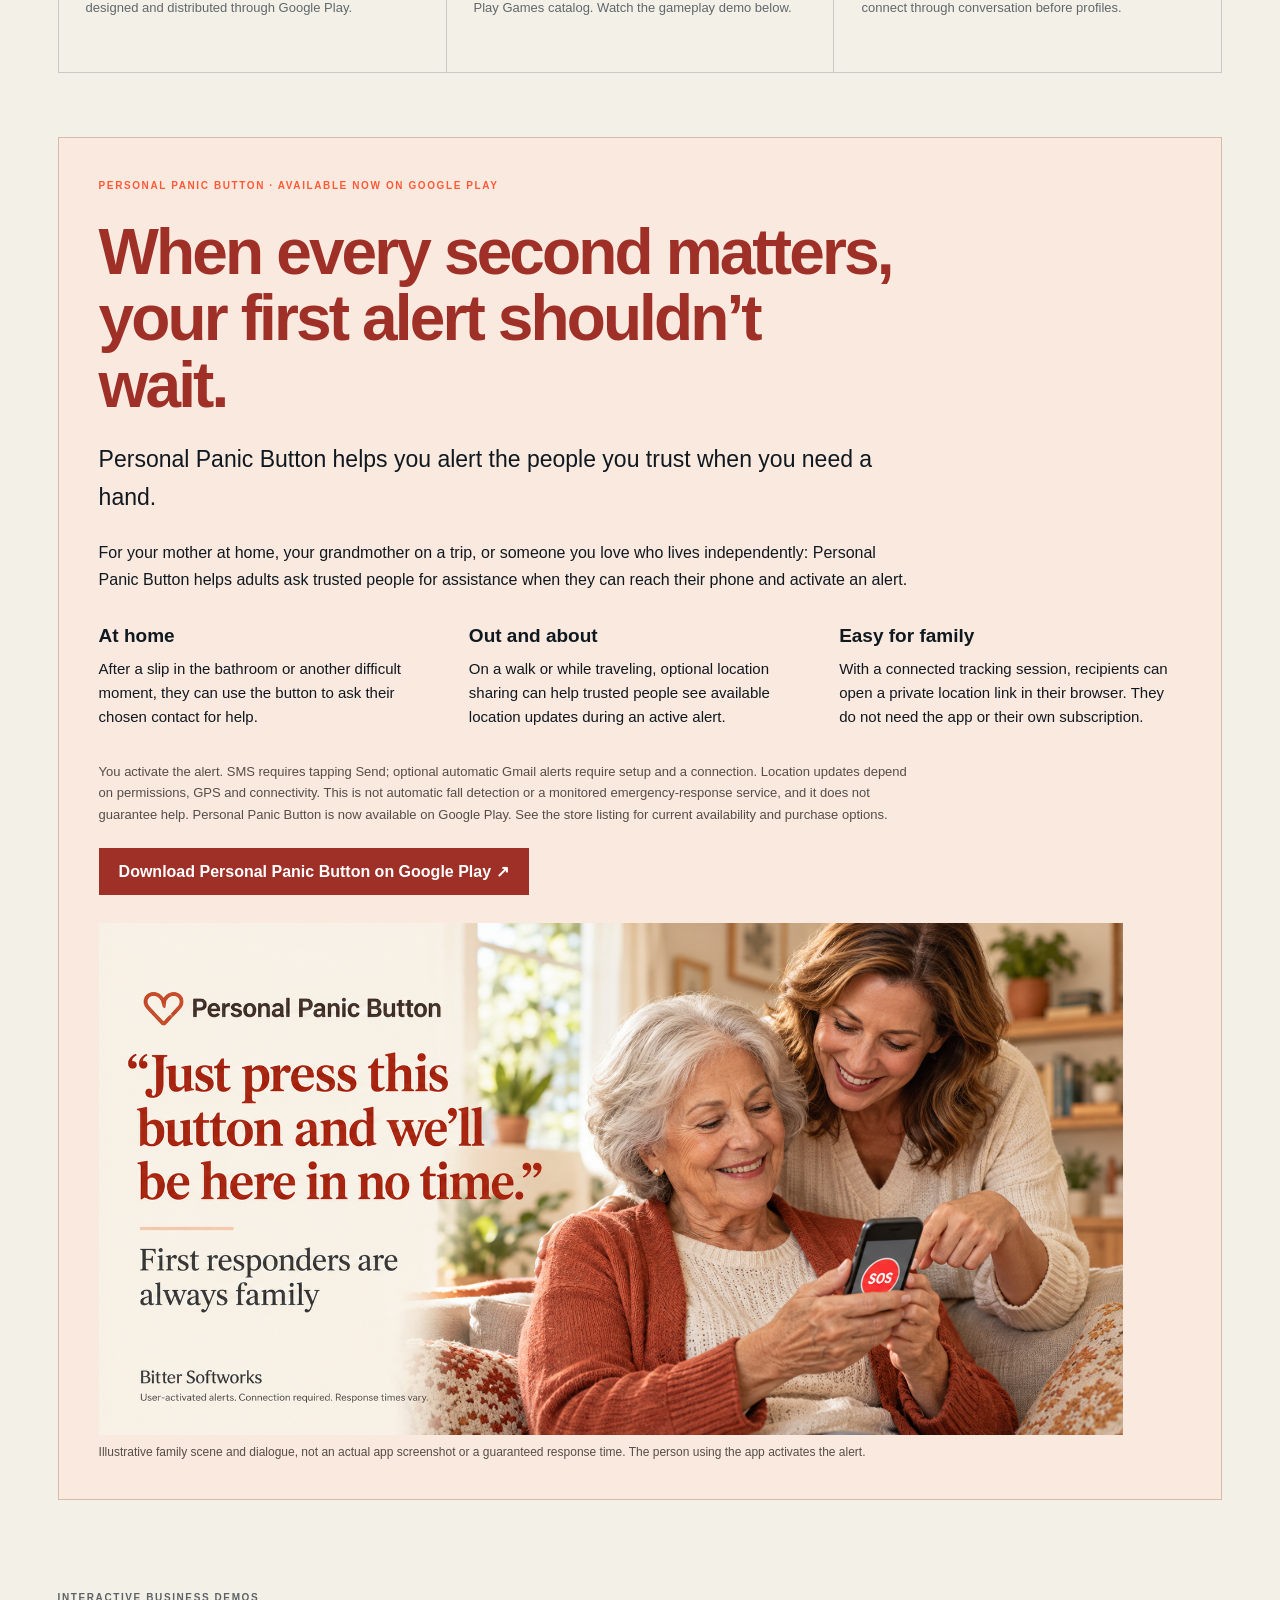
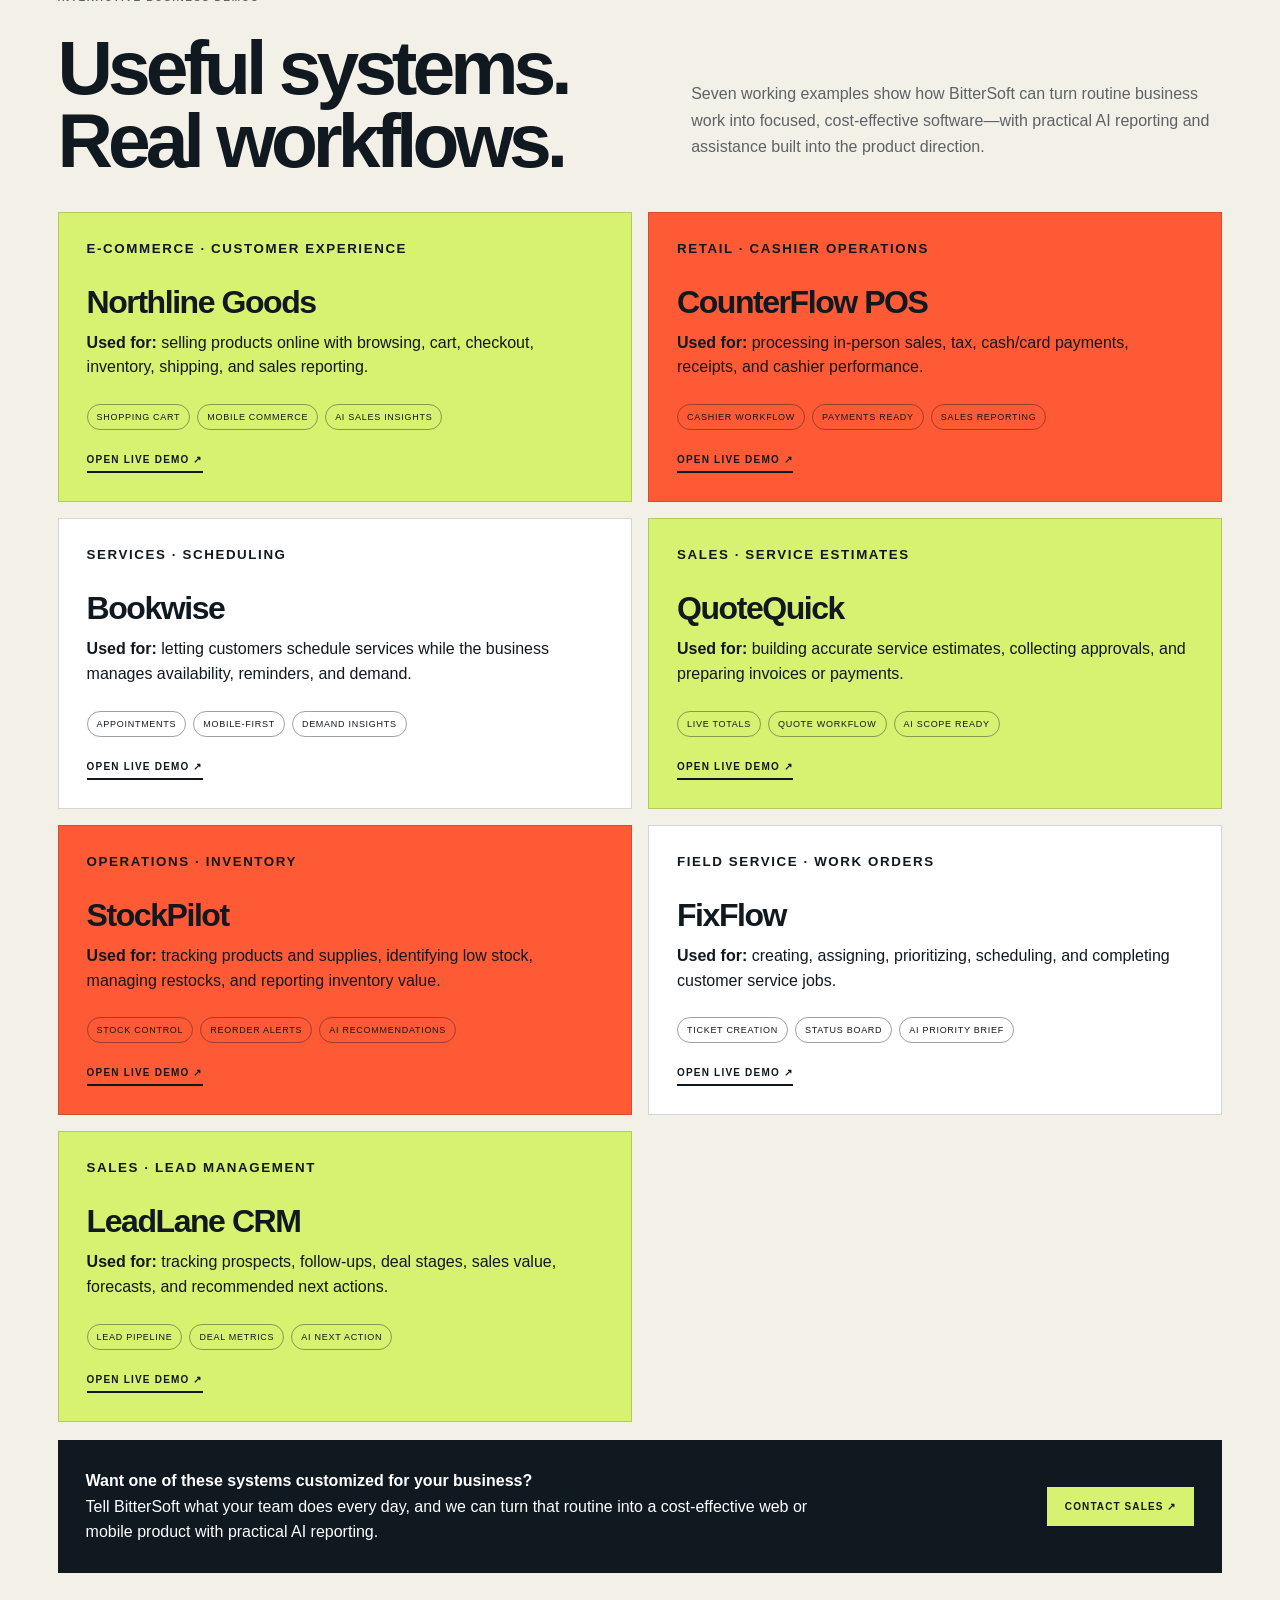
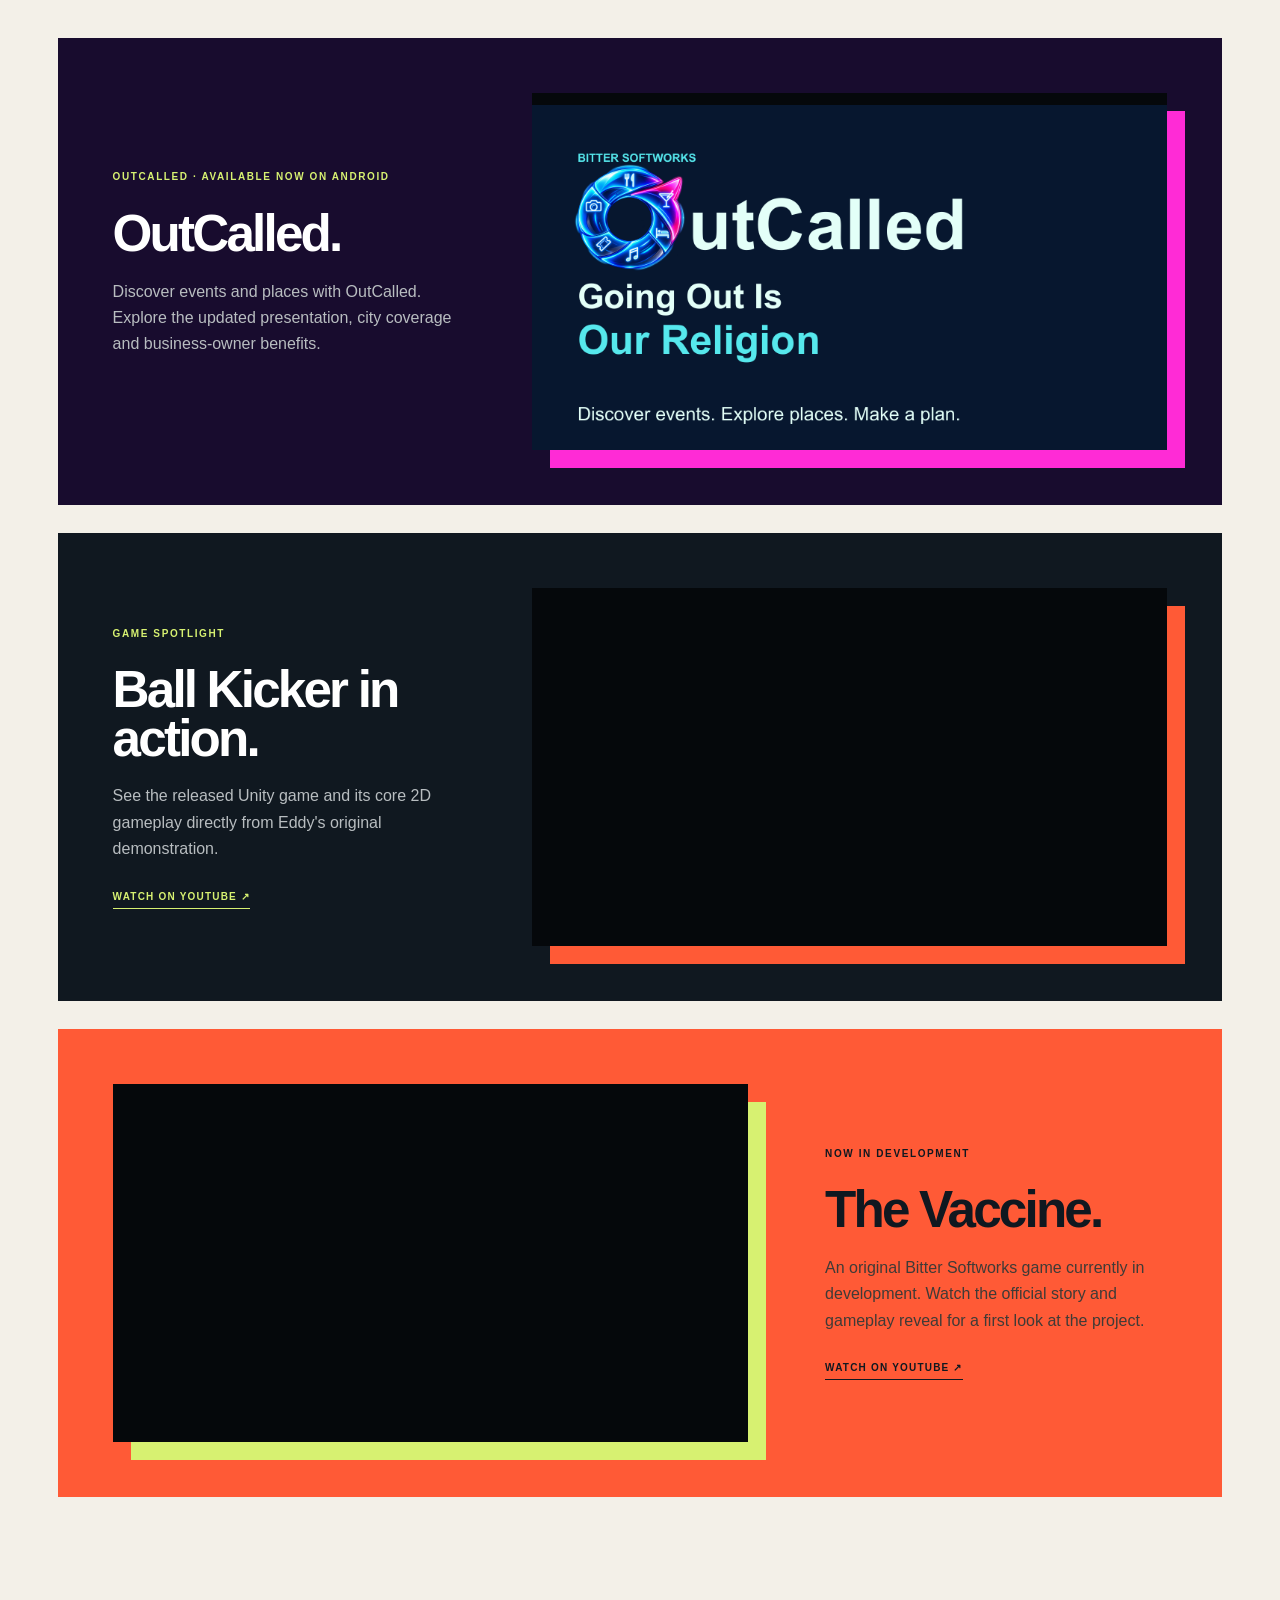
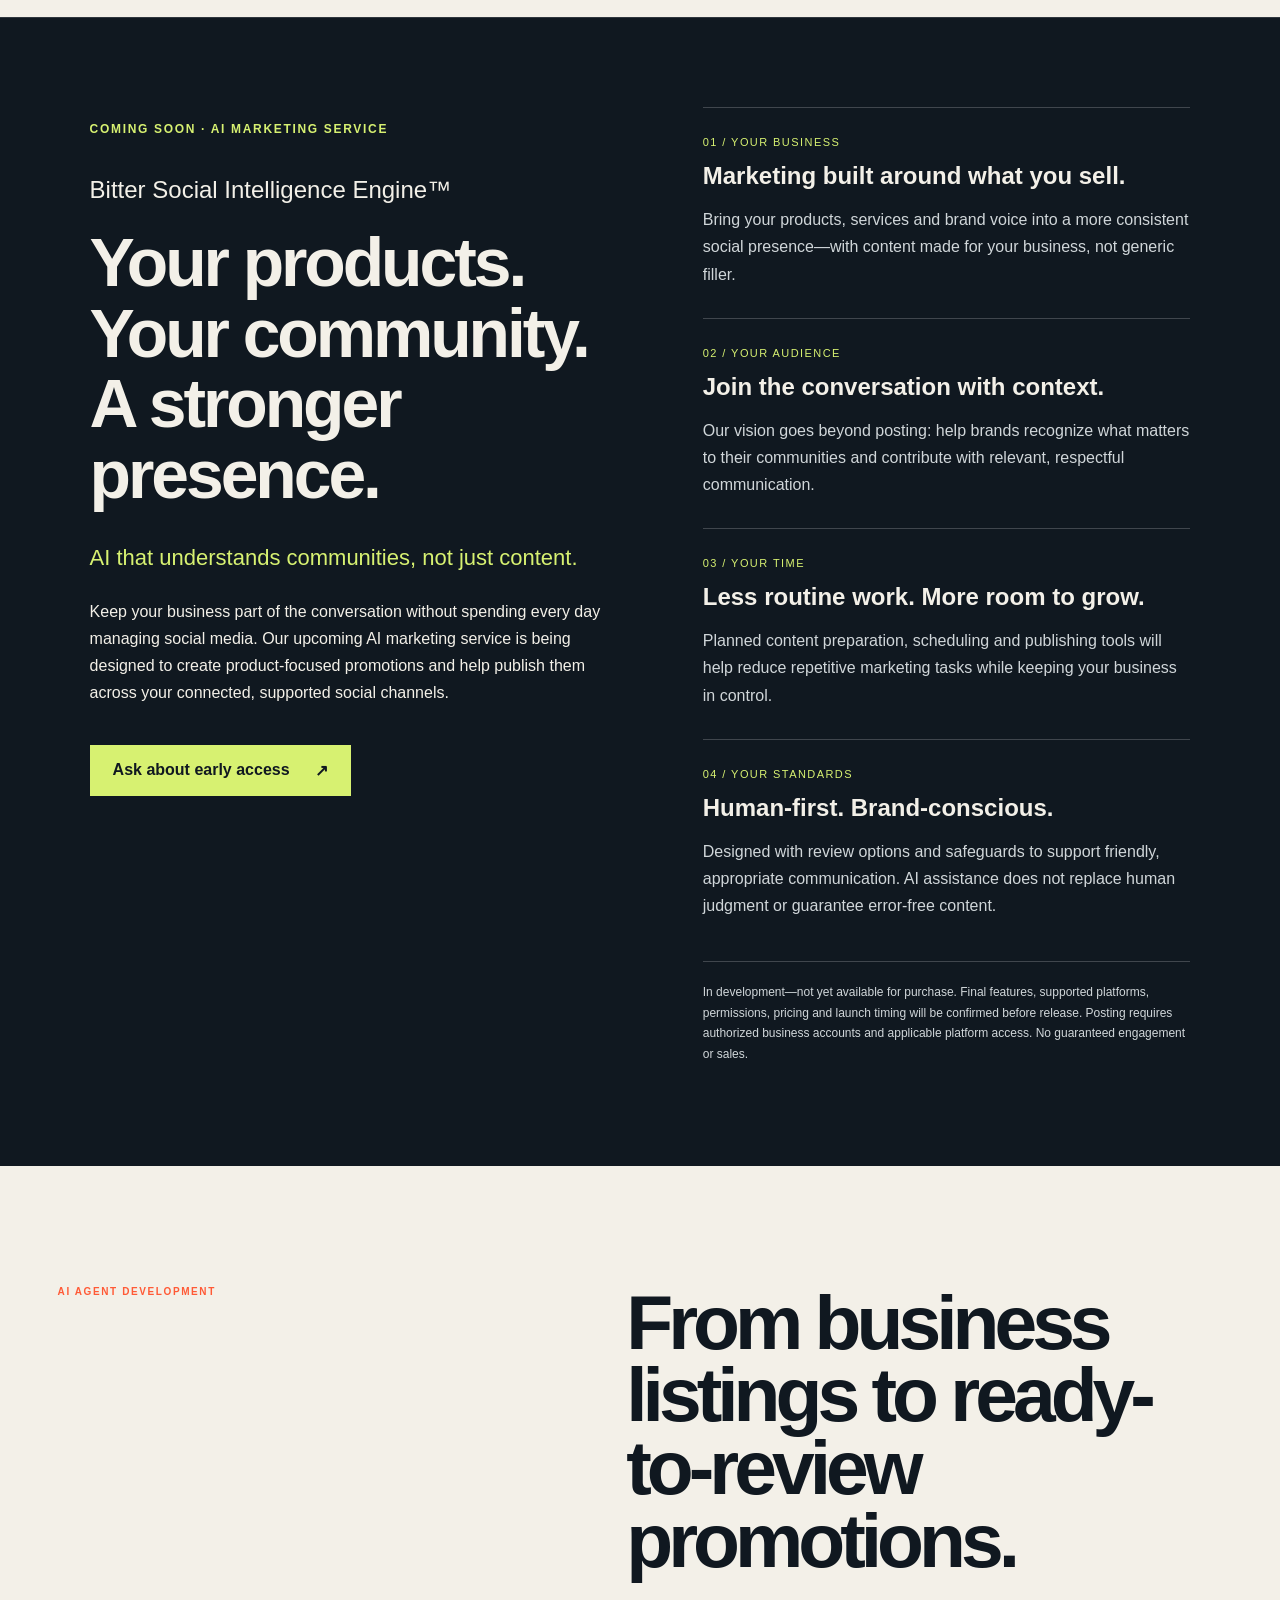
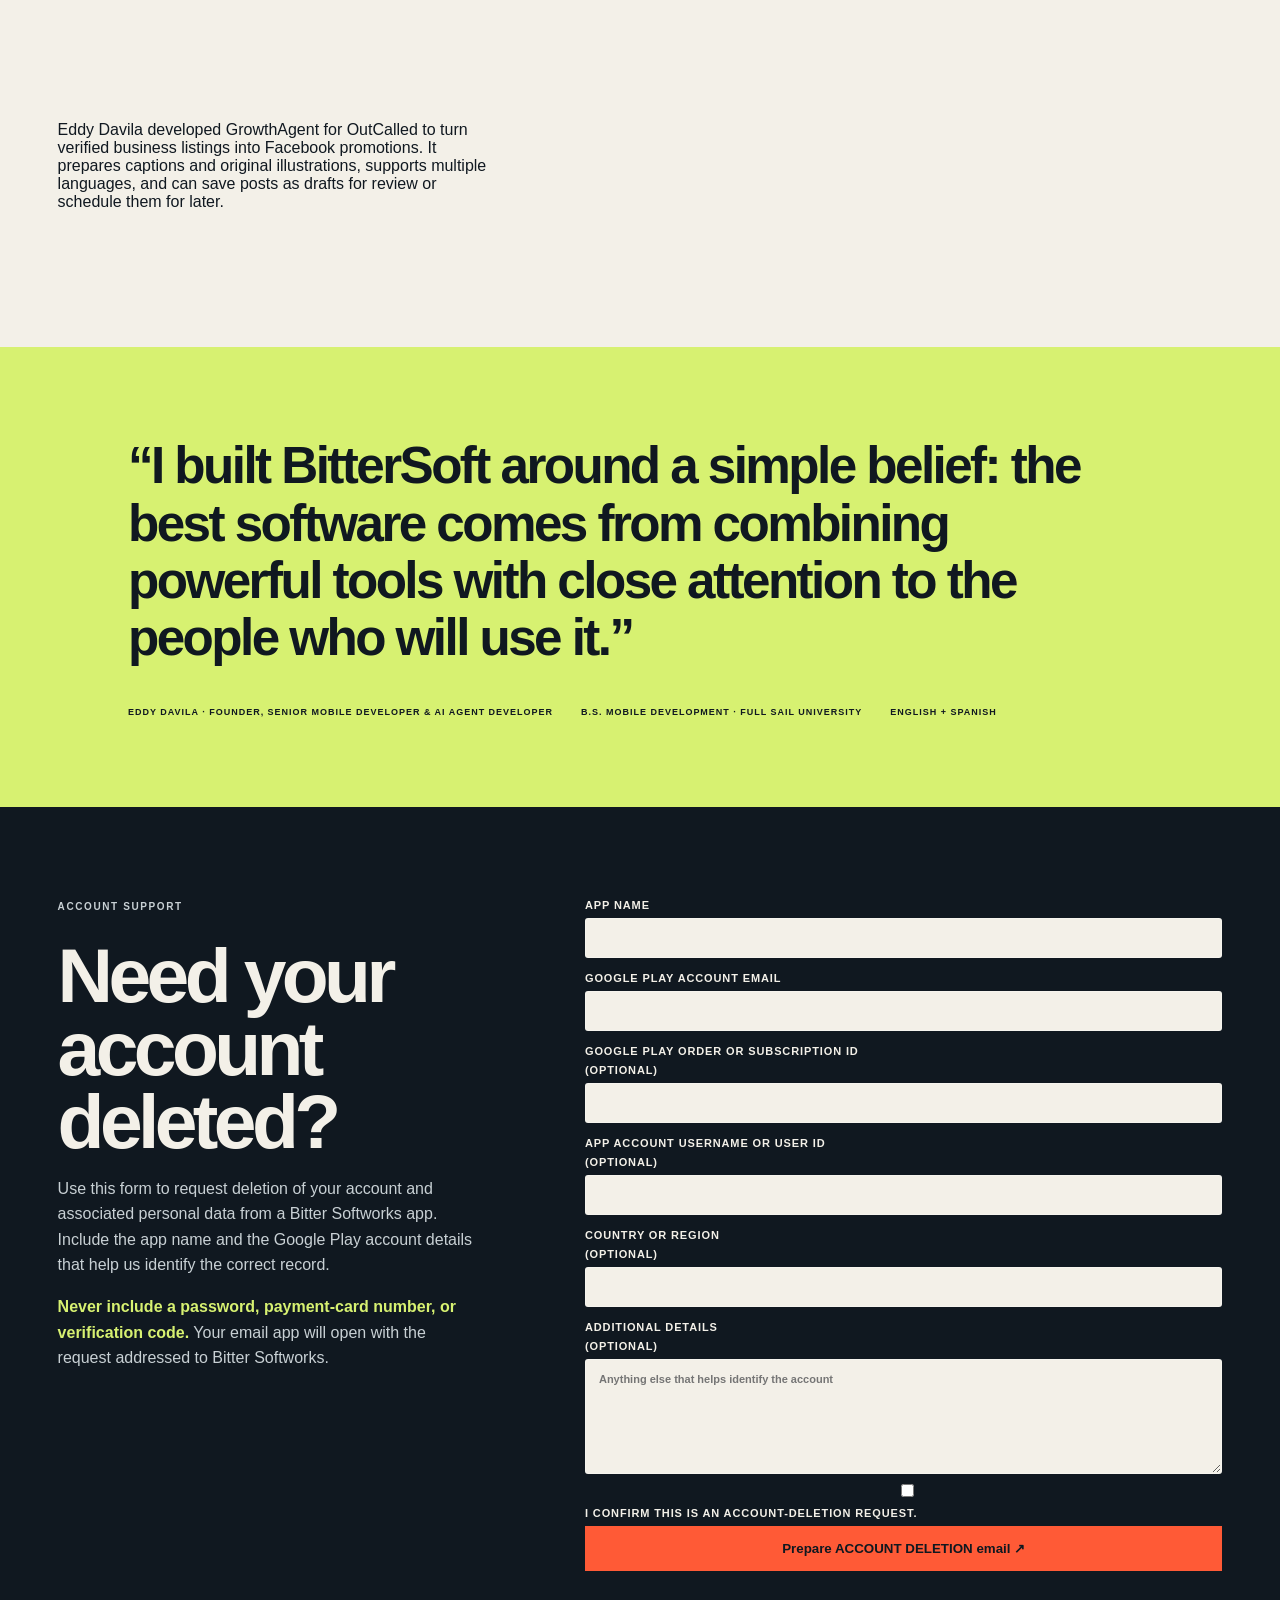
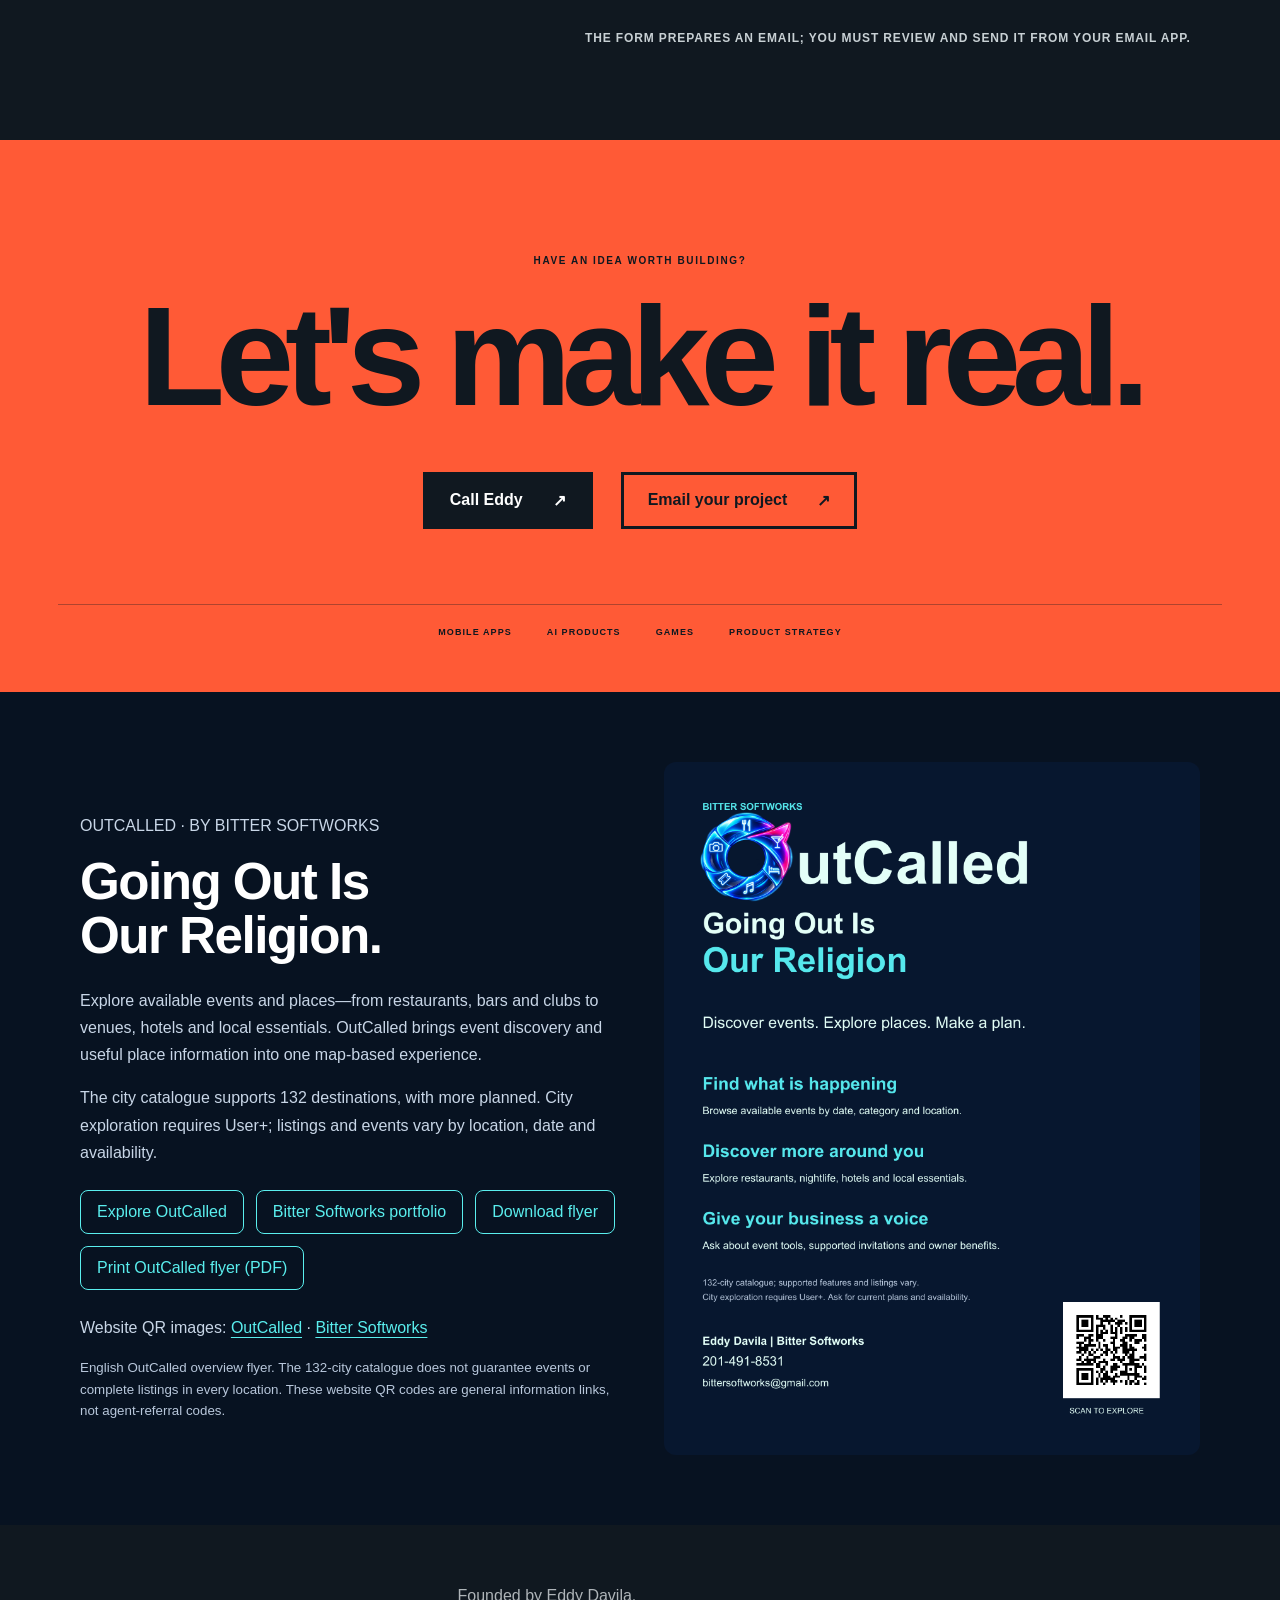
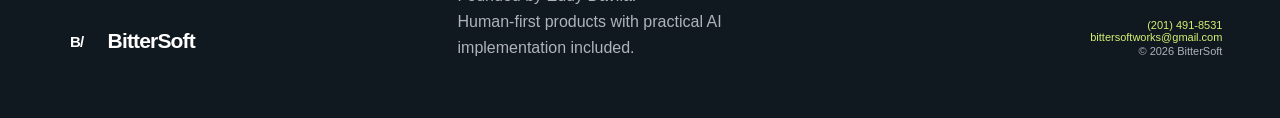
==== commit 445b4a5e: "Route customer-facing website email to Bitter Softworks" ====
--- a/index.html
+++ b/index.html
@@ -13,7 +13,7 @@
   <meta property="og:type" content="website">
   <meta property="og:url" content="https://eddydavila.github.io/">
   <script type="application/ld+json">
-    {"@context":"https://schema.org","@type":"ProfessionalService","name":"BitterSoft","url":"https://eddydavila.github.io/","founder":{"@type":"Person","name":"Eddy Davila"},"email":"davilapps@gmail.com","telephone":"+1-201-491-8531","description":"Cost-effective mobile apps, AI-enabled software, and games backed by 15+ years of app-development experience and 5+ years of game development."}
+    {"@context":"https://schema.org","@type":"ProfessionalService","name":"BitterSoft","url":"https://eddydavila.github.io/","founder":{"@type":"Person","name":"Eddy Davila"},"email":"bittersoftworks@gmail.com","telephone":"+1-201-491-8531","description":"Cost-effective mobile apps, AI-enabled software, and games backed by 15+ years of app-development experience and 5+ years of game development."}
   </script>
   <style>
     :root{--ink:#101820;--paper:#f3f0e8;--orange:#ff5a36;--lime:#d7f171;--line:rgba(16,24,32,.18)}
@@ -48,7 +48,7 @@
   <nav>
     <a class="brand" href="#top"><span class="mark">B/</span>BitterSoft</a>
     <div class="links"><a href="#services">Services</a><a href="#work">Work</a><a href="#approach">Approach</a><a href="#account-deletion">Delete account</a></div>
-    <div class="nav-actions"><a class="nav-call" href="tel:+12014918531">Call (201) 491-8531</a><a class="nav-cta" href="mailto:davilapps@gmail.com?subject=Project%20inquiry%20for%20BitterSoft">Start a project ↗</a></div>
+    <div class="nav-actions"><a class="nav-call" href="tel:+12014918531">Call (201) 491-8531</a><a class="nav-cta" href="mailto:bittersoftworks@gmail.com?subject=Project%20inquiry%20for%20BitterSoft">Start a project ↗</a></div>
   </nav>
   <main>
     <section style="padding:28px 4.5vw;background:#101817;color:#edece5"><p style="margin:0;color:#e0b977;font-weight:bold">LATEST UNITY / VR WORK</p><h2 style="font-size:32px;margin:12px 0">Aurora: environment and gameplay design.</h2><p>Explore my Quest VR prototype through actual headset captures, spatial-layout decisions, traversal and pursuit-game rules. Independent creative direction with AI-assisted engineering.</p><a href="aurora-vr/" style="color:#f7ca83;text-decoration:underline;font-weight:bold">View the illustrated case study →</a></section>
@@ -128,9 +128,9 @@
     </section>
     <section class="founder"><blockquote>“I built BitterSoft around a simple belief: the best software comes from combining powerful tools with close attention to the people who will use it.”</blockquote><div class="founder-meta"><span>Eddy Davila · Founder, Senior Mobile Developer &amp; AI Agent Developer</span><span>B.S. Mobile Development · Full Sail University</span><span>English + Spanish</span></div></section>
     <section id="account-deletion" class="account-deletion"><div><p class="kicker">ACCOUNT SUPPORT</p><h2>Need your account deleted?</h2><p>Use this form to request deletion of your account and associated personal data from a Bitter Softworks app. Include the app name and the Google Play account details that help us identify the correct record.</p><p><strong>Never include a password, payment-card number, or verification code.</strong> Your email app will open with the request addressed to Bitter Softworks.</p></div><form id="account-deletion-form" class="deletion-form"><label>App name<input name="appName" required autocomplete="off"></label><label>Google Play account email<input name="playEmail" type="email" required autocomplete="email"></label><label>Google Play order or subscription ID <span>(optional)</span><input name="orderId" autocomplete="off"></label><label>App account username or user ID <span>(optional)</span><input name="accountId" autocomplete="off"></label><label>Country or region <span>(optional)</span><input name="region" autocomplete="country-name"></label><label>Additional details <span>(optional)</span><textarea name="details" placeholder="Anything else that helps identify the account"></textarea><label><input type="checkbox" required> I confirm this is an account-deletion request.</label><button type="submit">Prepare ACCOUNT DELETION email ↗</button><p id="deletion-status" class="deletion-status" role="status" aria-live="polite"></p><p class="deletion-note">The form prepares an email; you must review and send it from your email app.</p></form></section>
-    <section class="cta"><p class="kicker">Have an idea worth building?</p><h2>Let's make it real.</h2><div class="cta-actions"><a href="tel:+12014918531">Call Eddy <span>↗</span></a><a href="mailto:davilapps@gmail.com?subject=Let%E2%80%99s%20build%20a%20product">Email your project <span>↗</span></a></div><div class="cta-meta"><span>Mobile apps</span><span>AI products</span><span>Games</span><span>Product strategy</span></div></section>
+    <section class="cta"><p class="kicker">Have an idea worth building?</p><h2>Let's make it real.</h2><div class="cta-actions"><a href="tel:+12014918531">Call Eddy <span>↗</span></a><a href="mailto:bittersoftworks@gmail.com?subject=Let%E2%80%99s%20build%20a%20product">Email your project <span>↗</span></a></div><div class="cta-meta"><span>Mobile apps</span><span>AI products</span><span>Games</span><span>Product strategy</span></div></section>
   </main>
-  <footer><a class="brand" href="#top"><span class="mark">B/</span>BitterSoft</a><p>Founded by Eddy Davila.<br>Human-first products with practical AI implementation included.</p><div><a href="tel:+12014918531">(201) 491-8531</a><br><a href="mailto:davilapps@gmail.com">davilapps@gmail.com</a><p>© 2026 BitterSoft</p></div></footer>
+  <footer><a class="brand" href="#top"><span class="mark">B/</span>BitterSoft</a><p>Founded by Eddy Davila.<br>Human-first products with practical AI implementation included.</p><div><a href="tel:+12014918531">(201) 491-8531</a><br><a href="mailto:bittersoftworks@gmail.com">bittersoftworks@gmail.com</a><p>© 2026 BitterSoft</p></div></footer>
 <link rel="stylesheet" href="account-deletion.css?v=20261006">
 <script src="whatsout-marketing.js?v=20261026"></script><script src="account-deletion.js?v=20261006"></script>
 <script src="support-widget.js?v=20261112" defer></script>
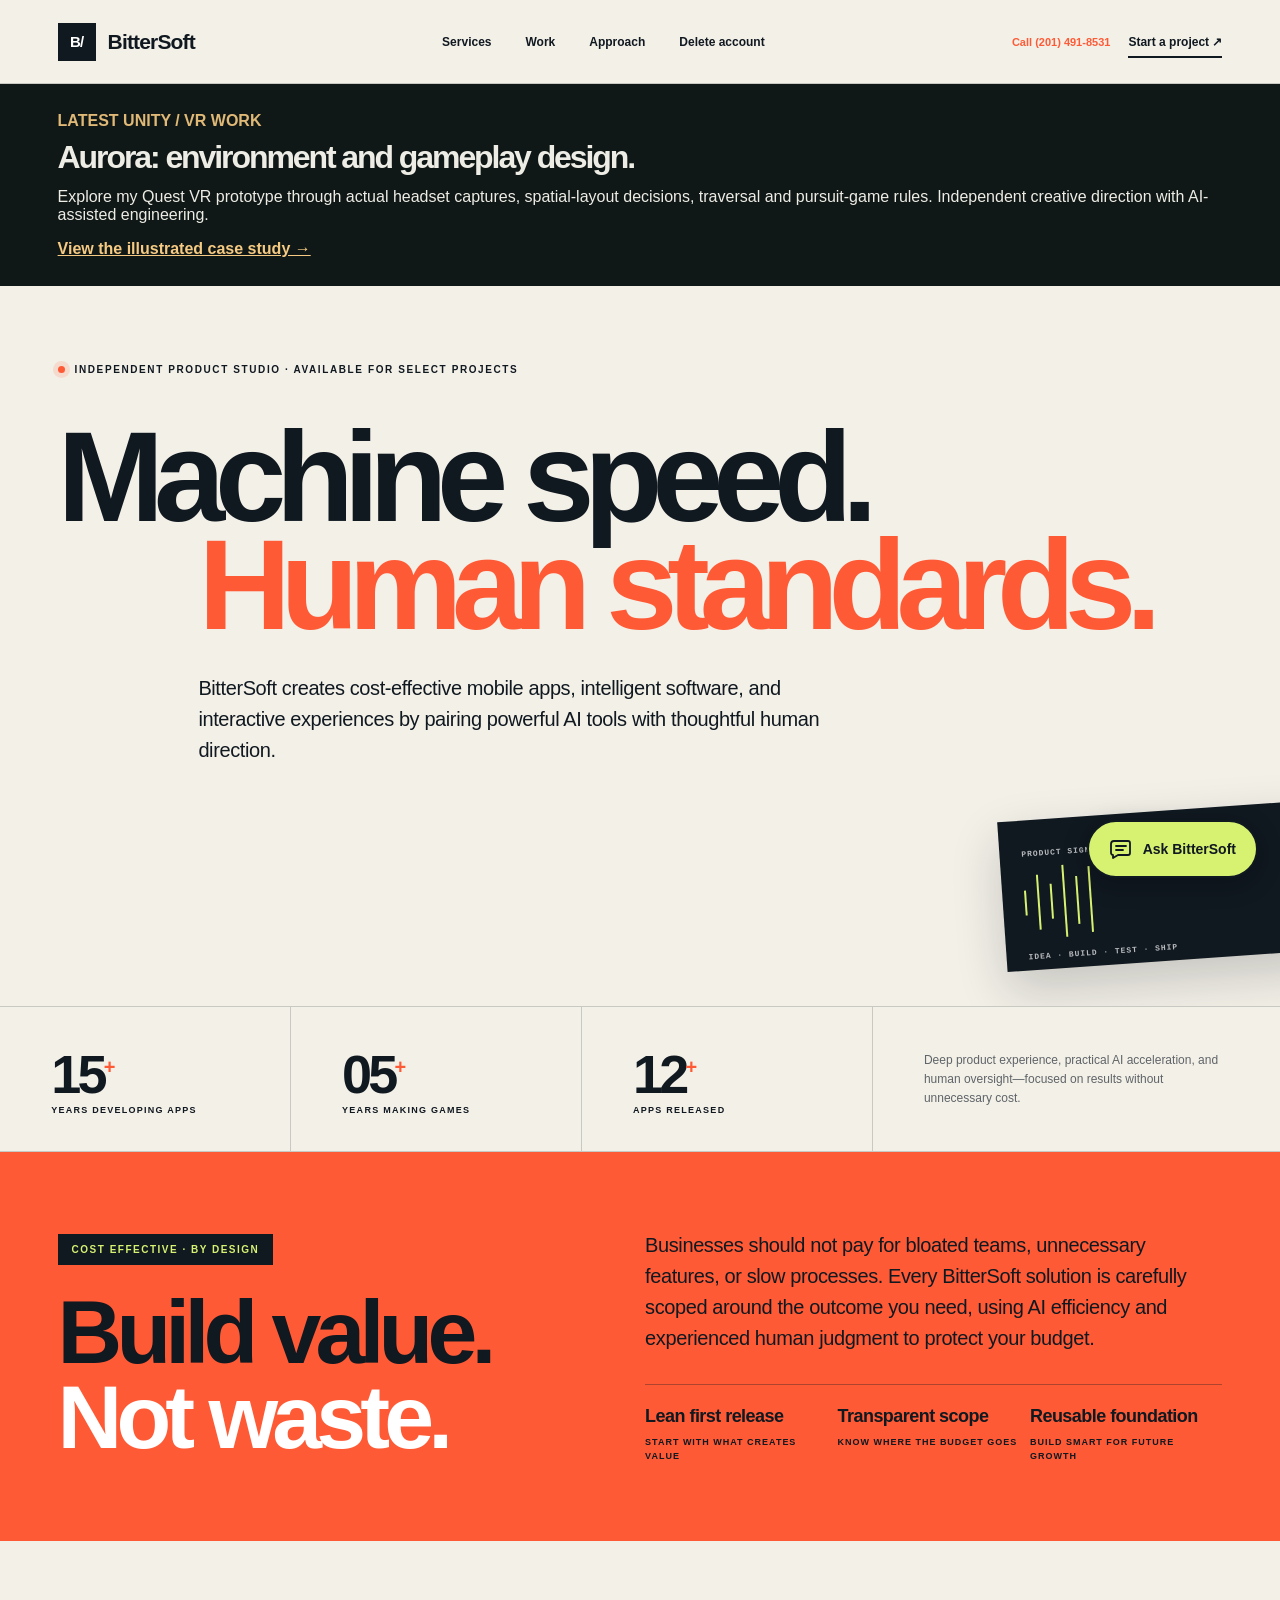
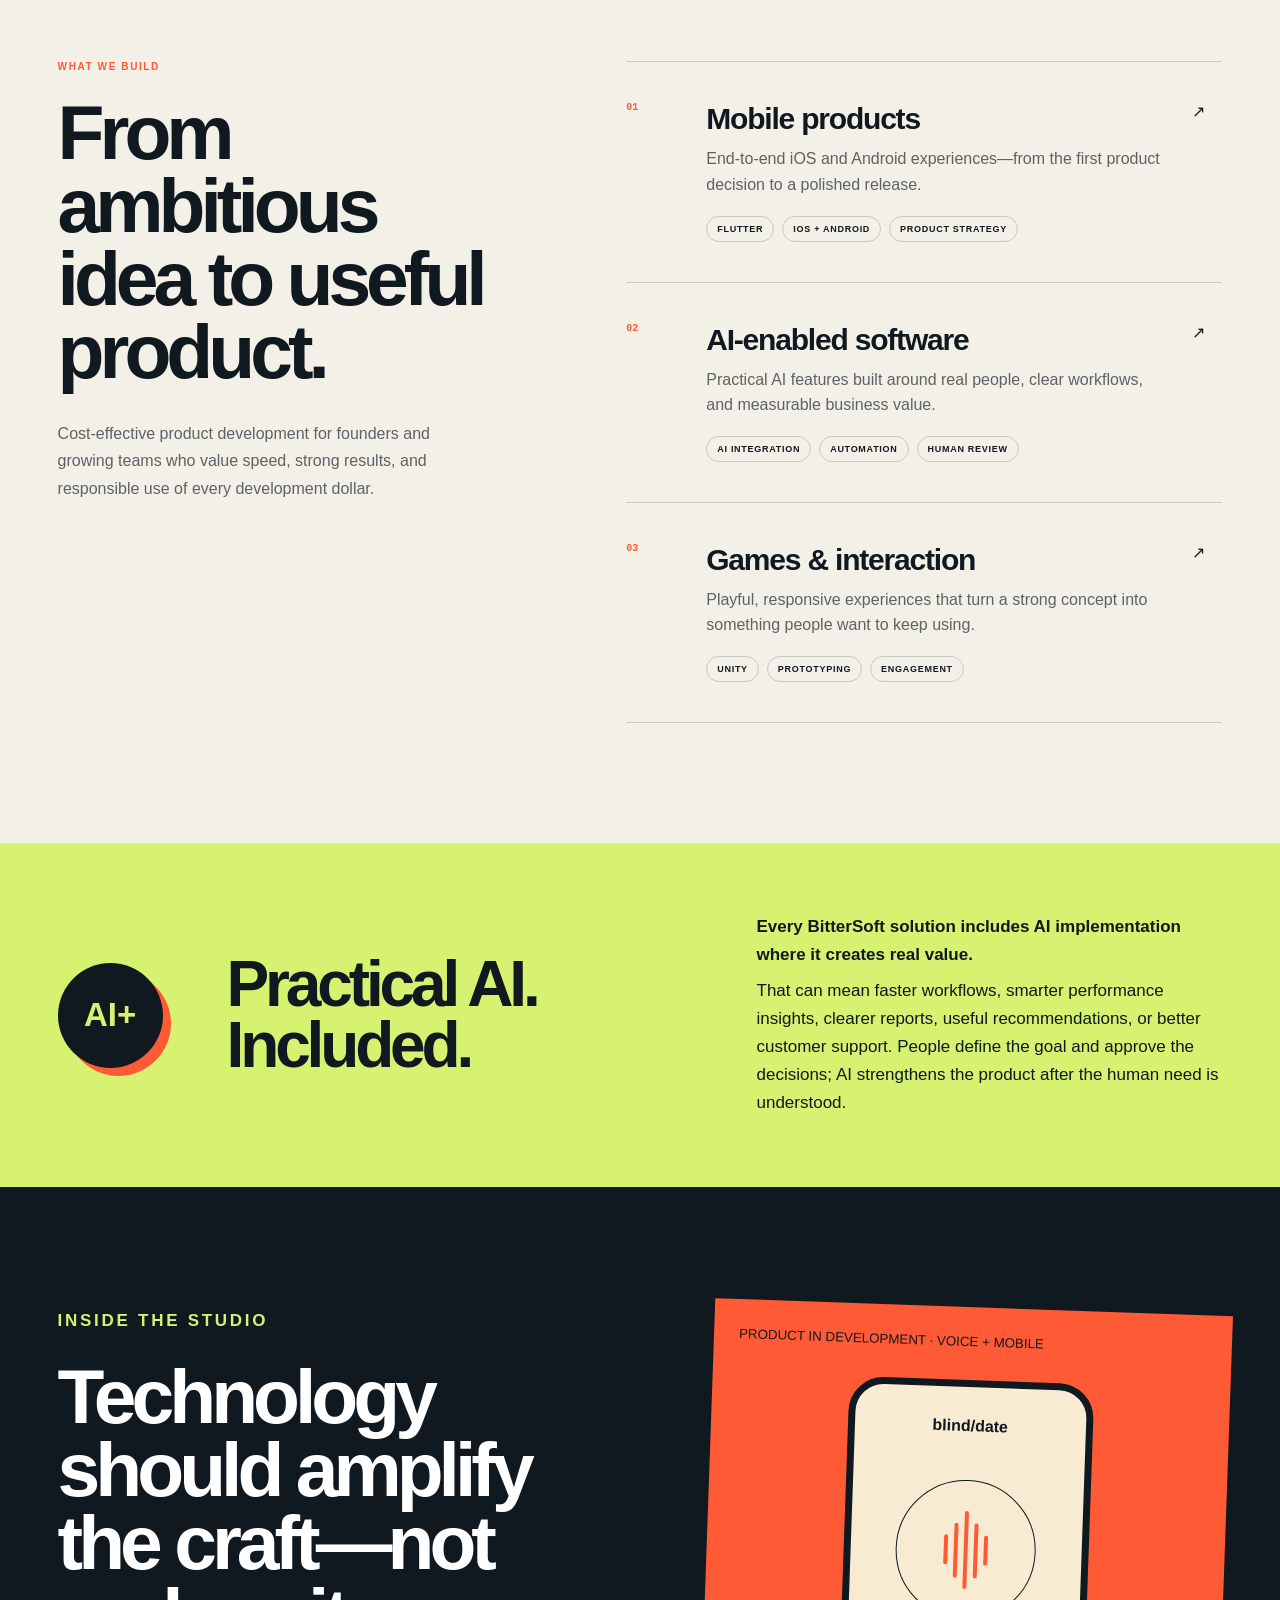
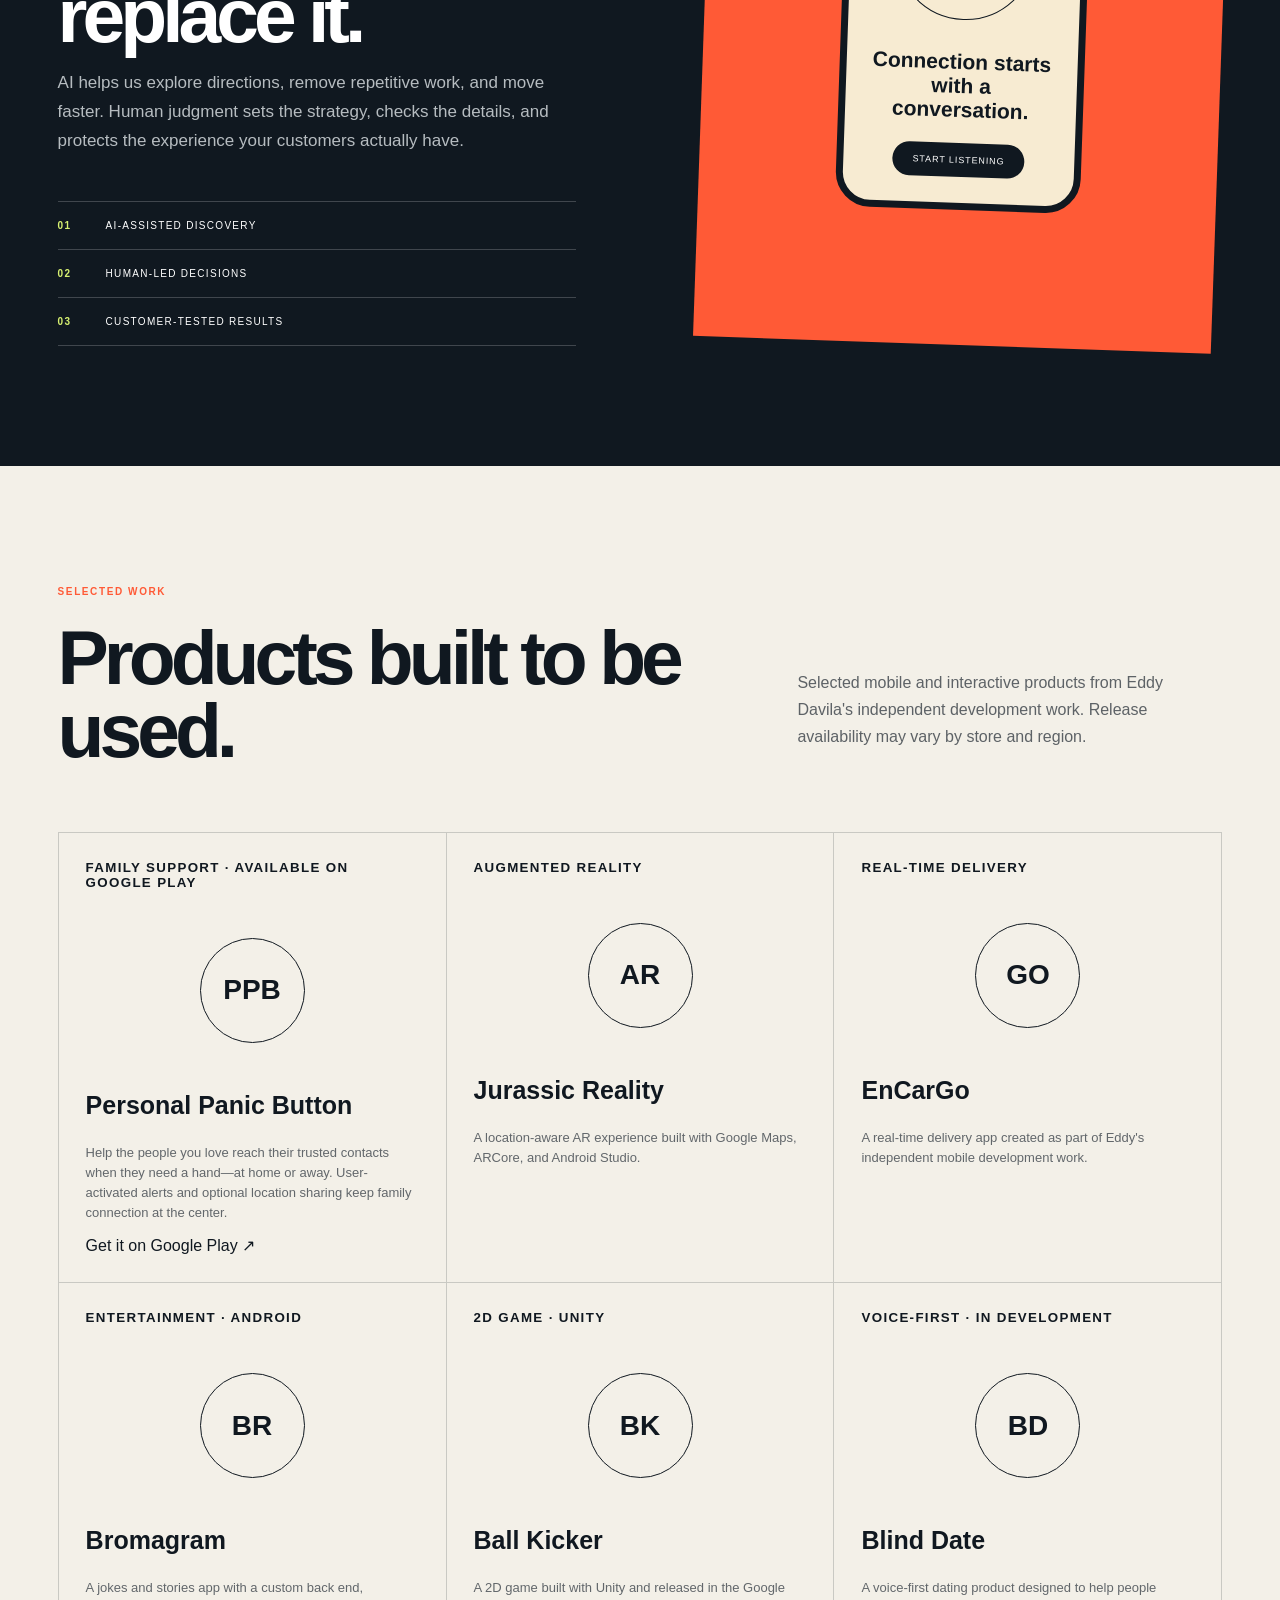
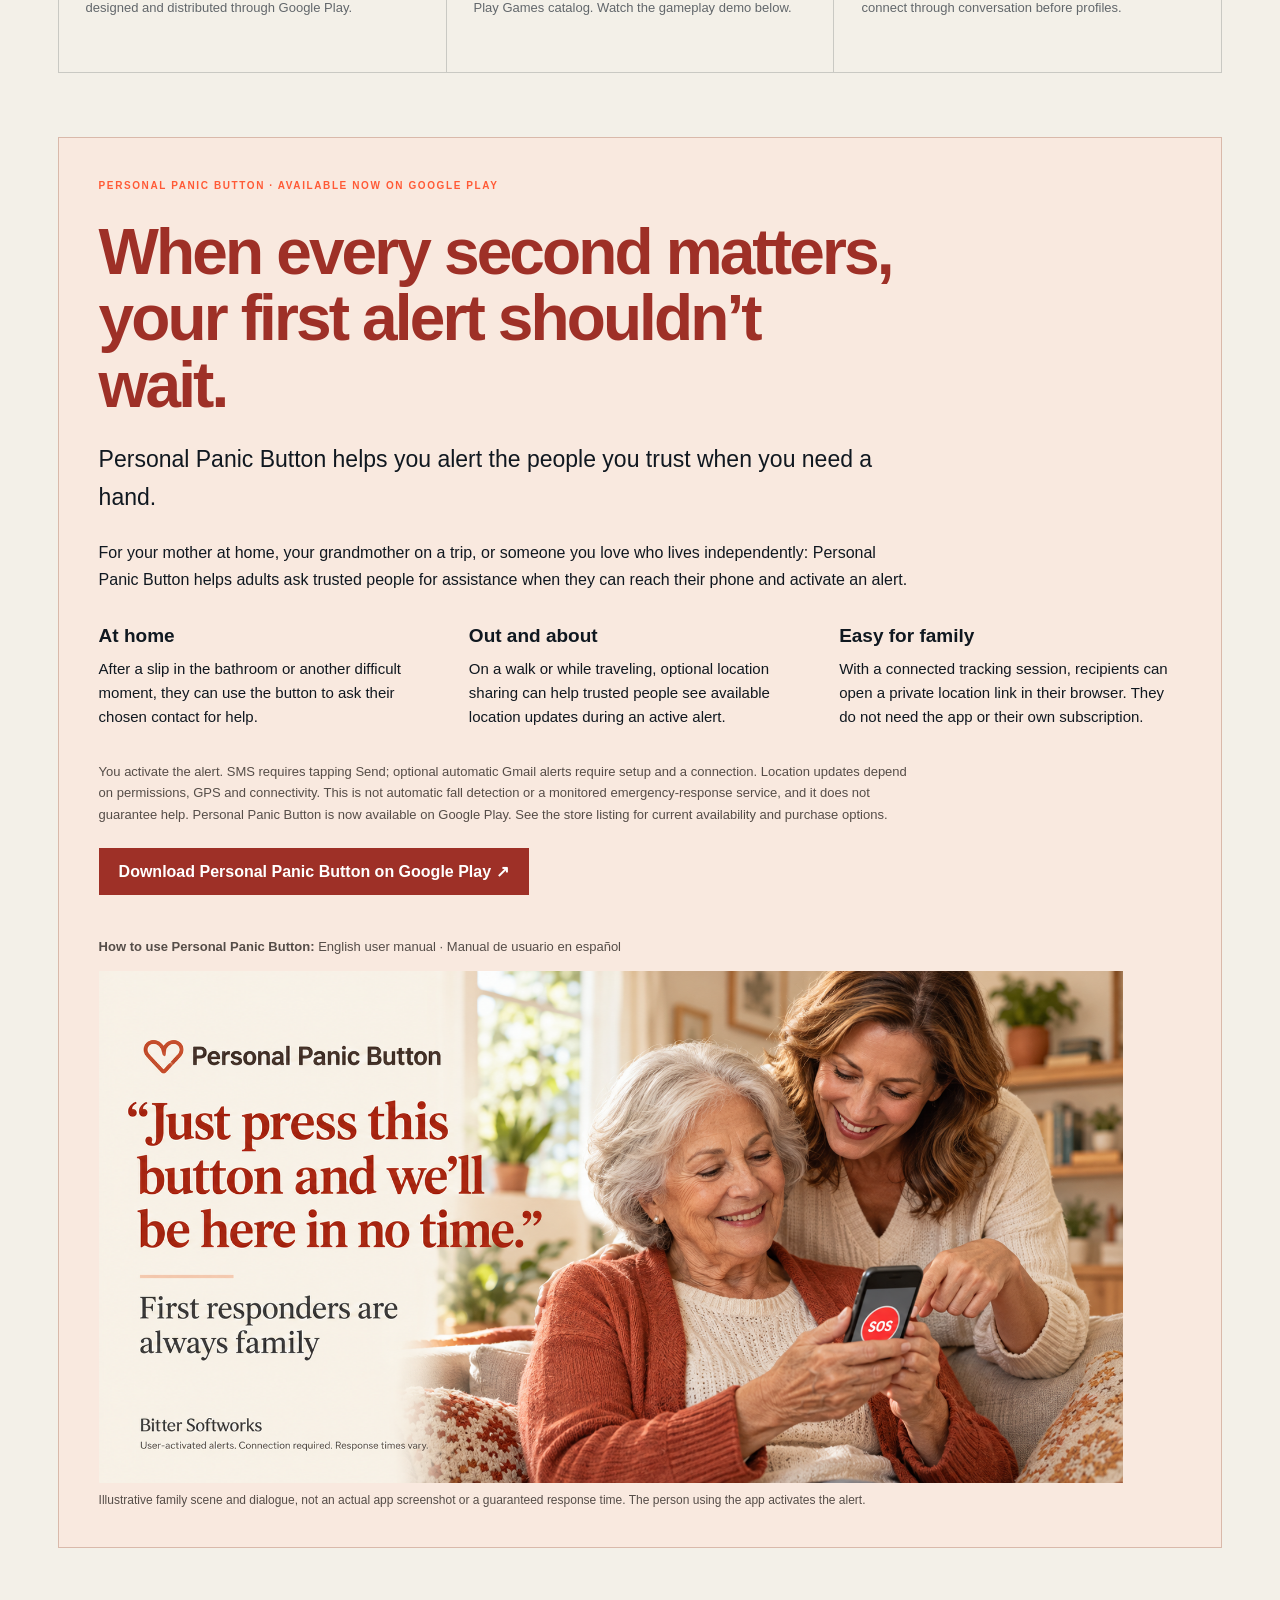
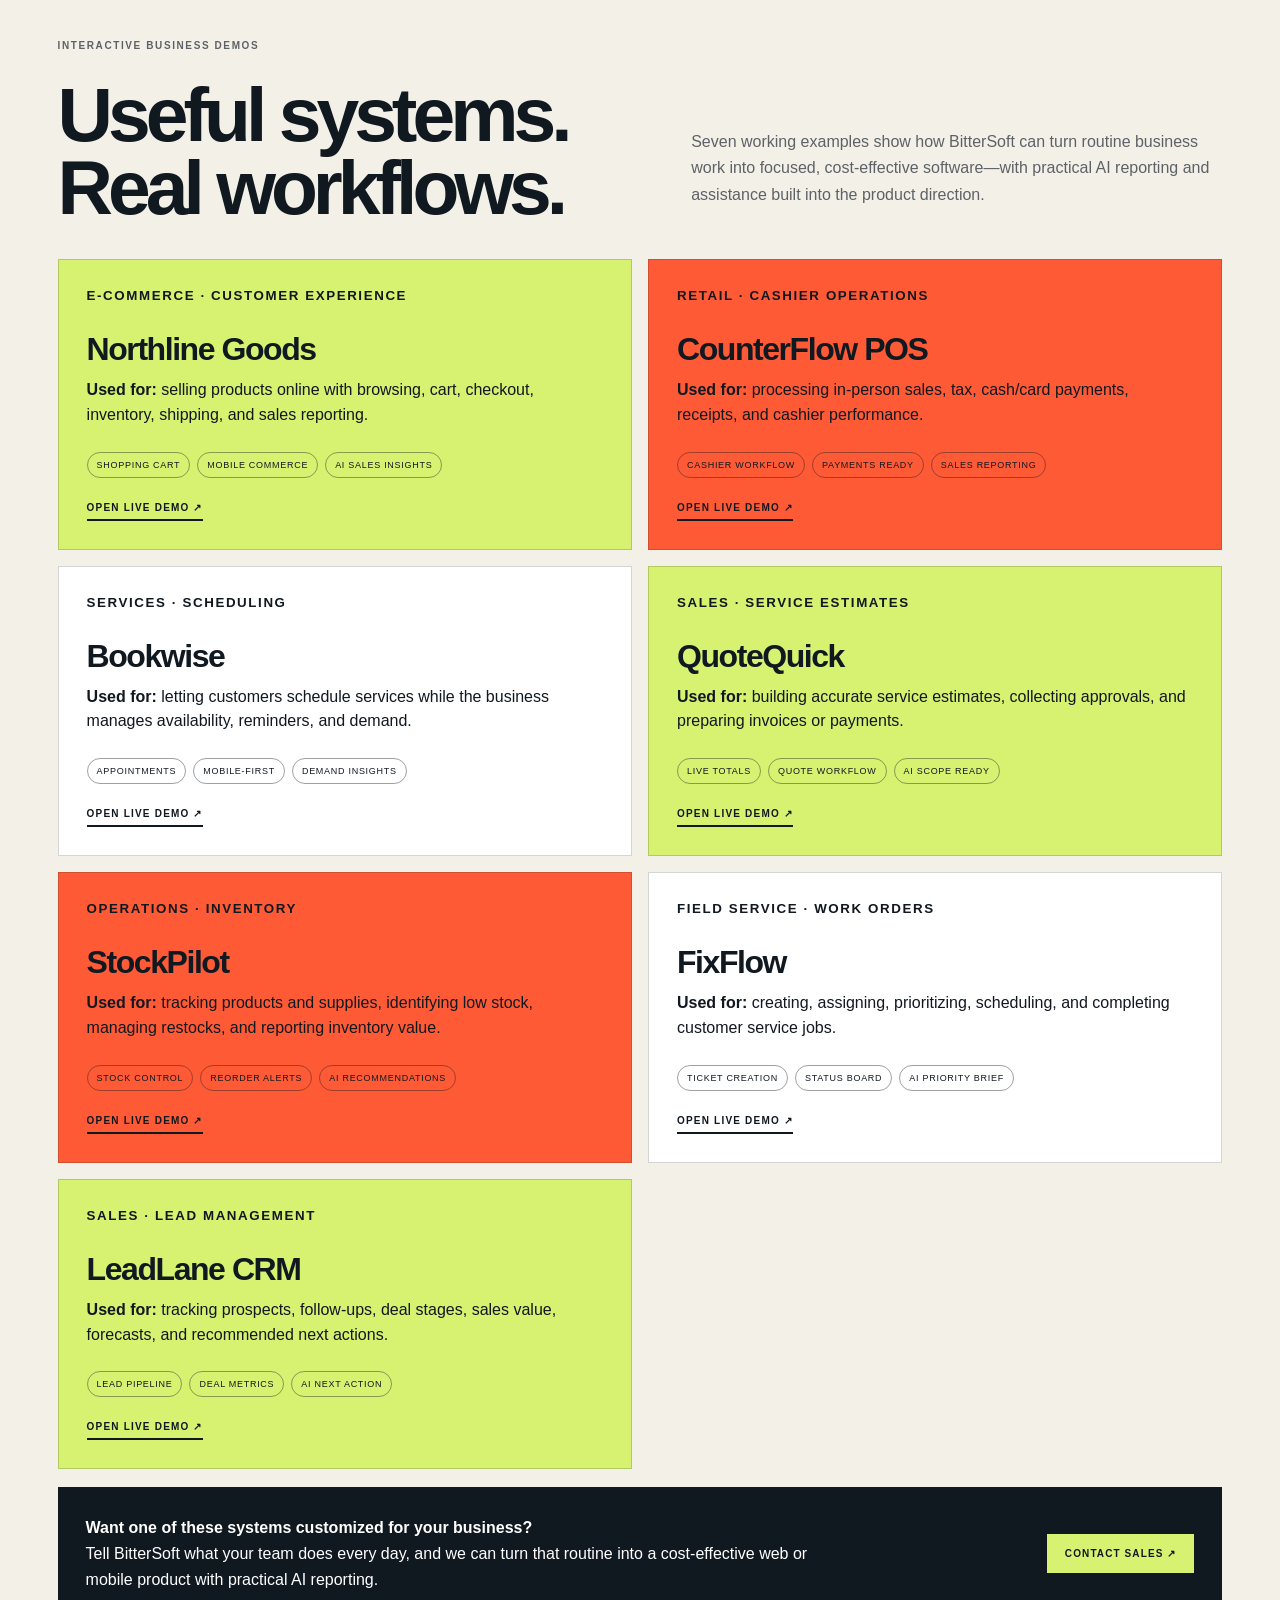
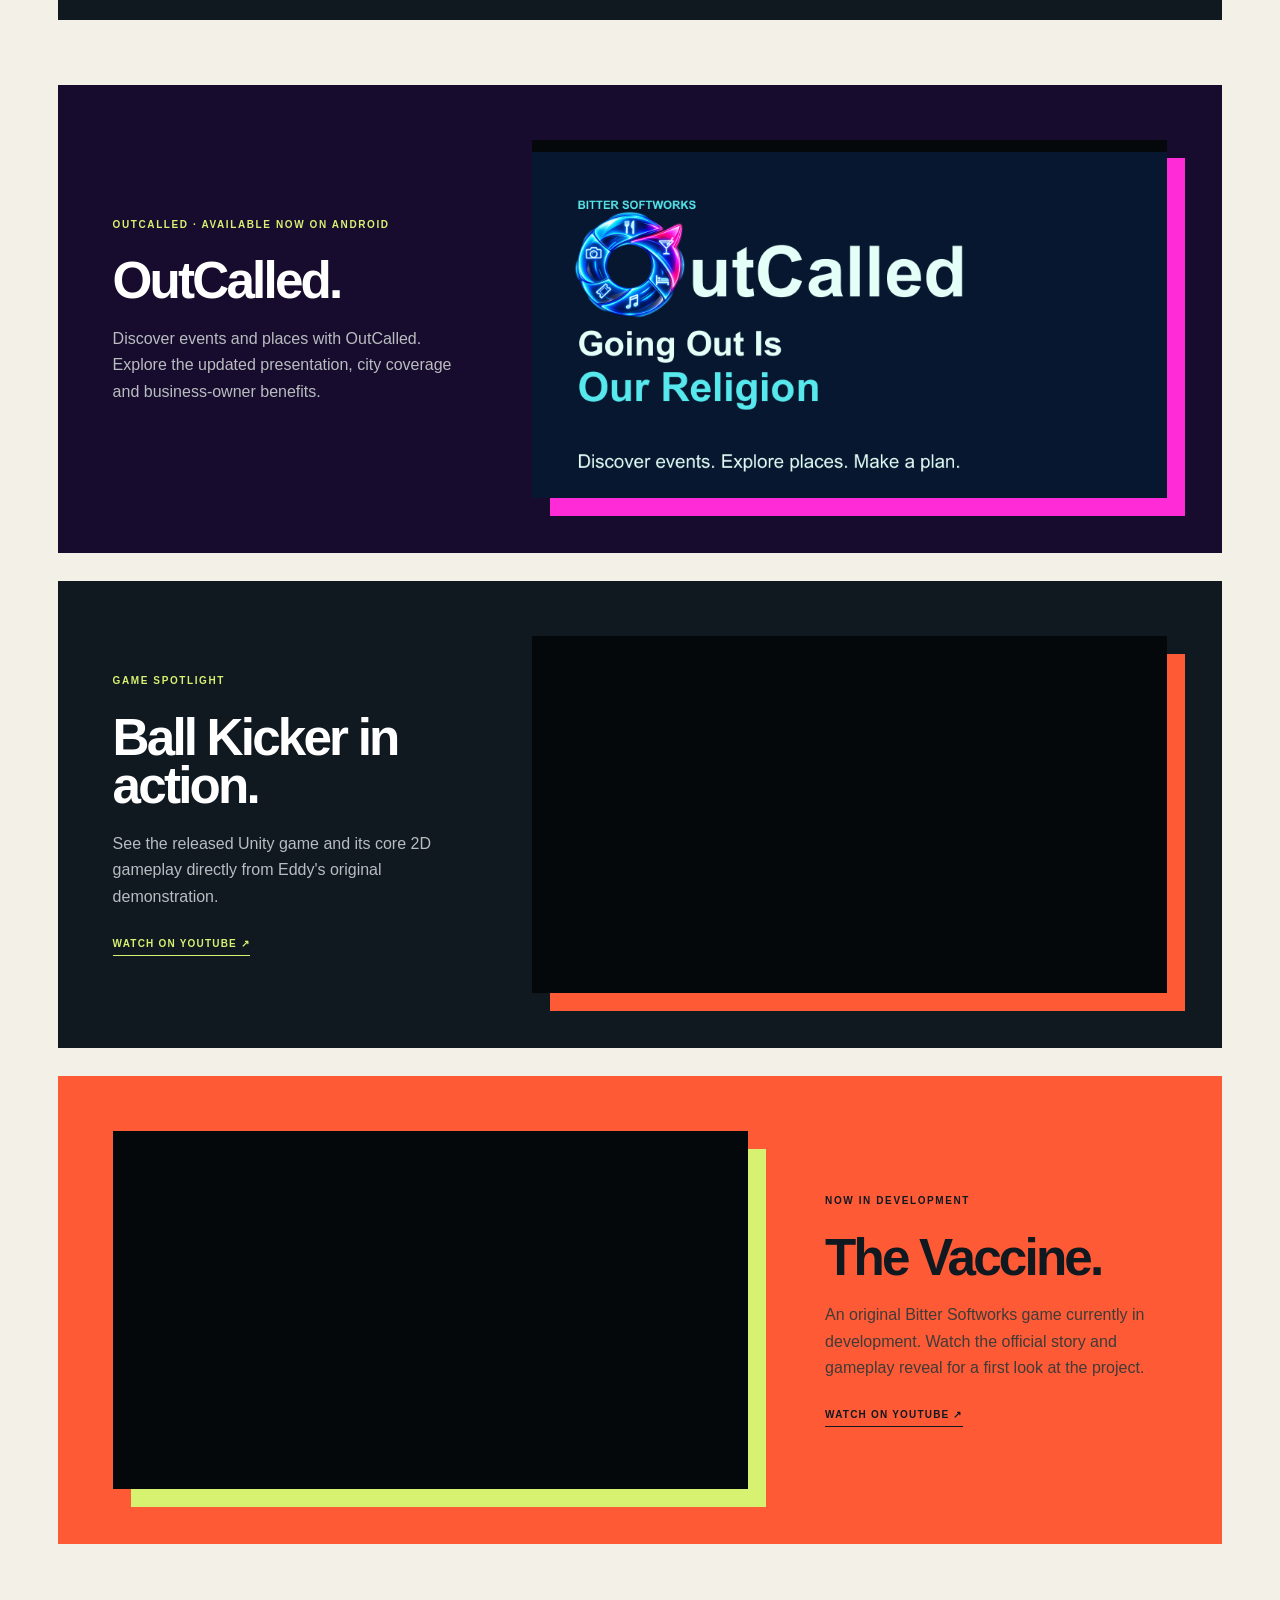
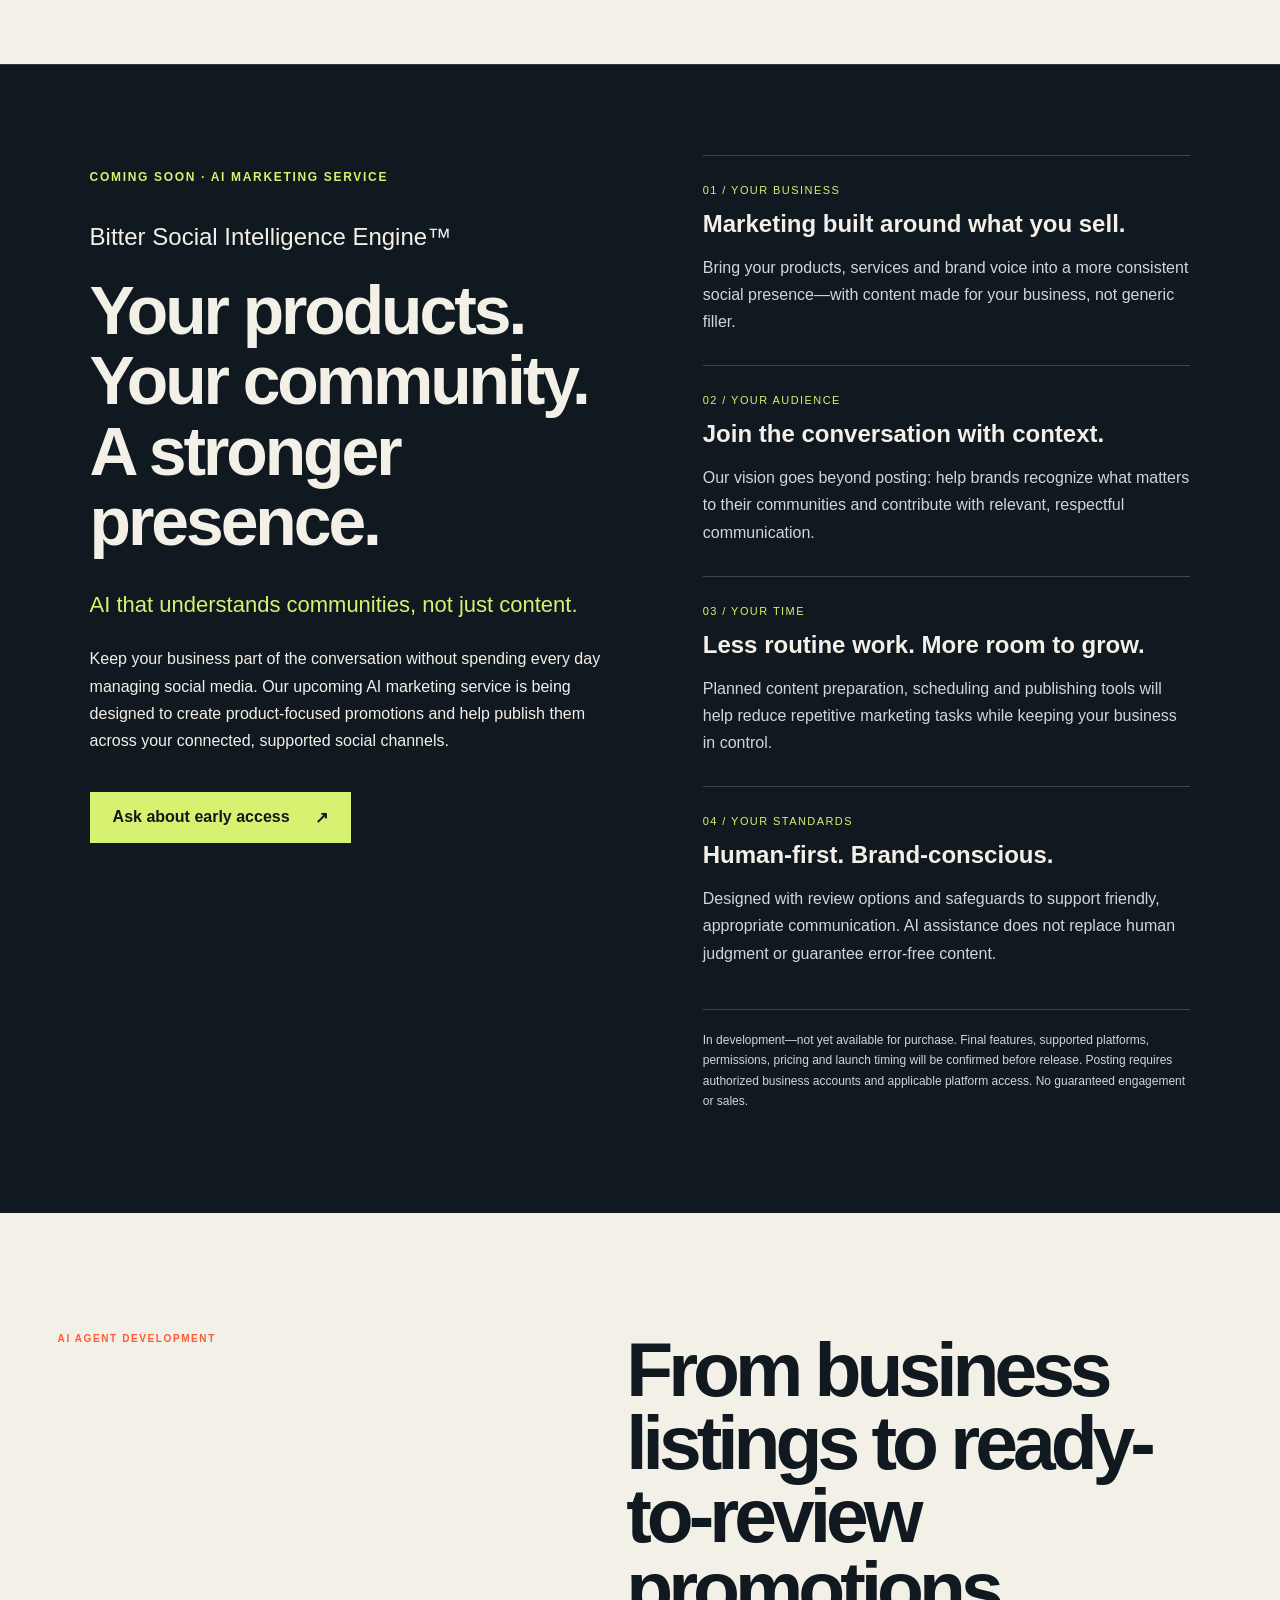
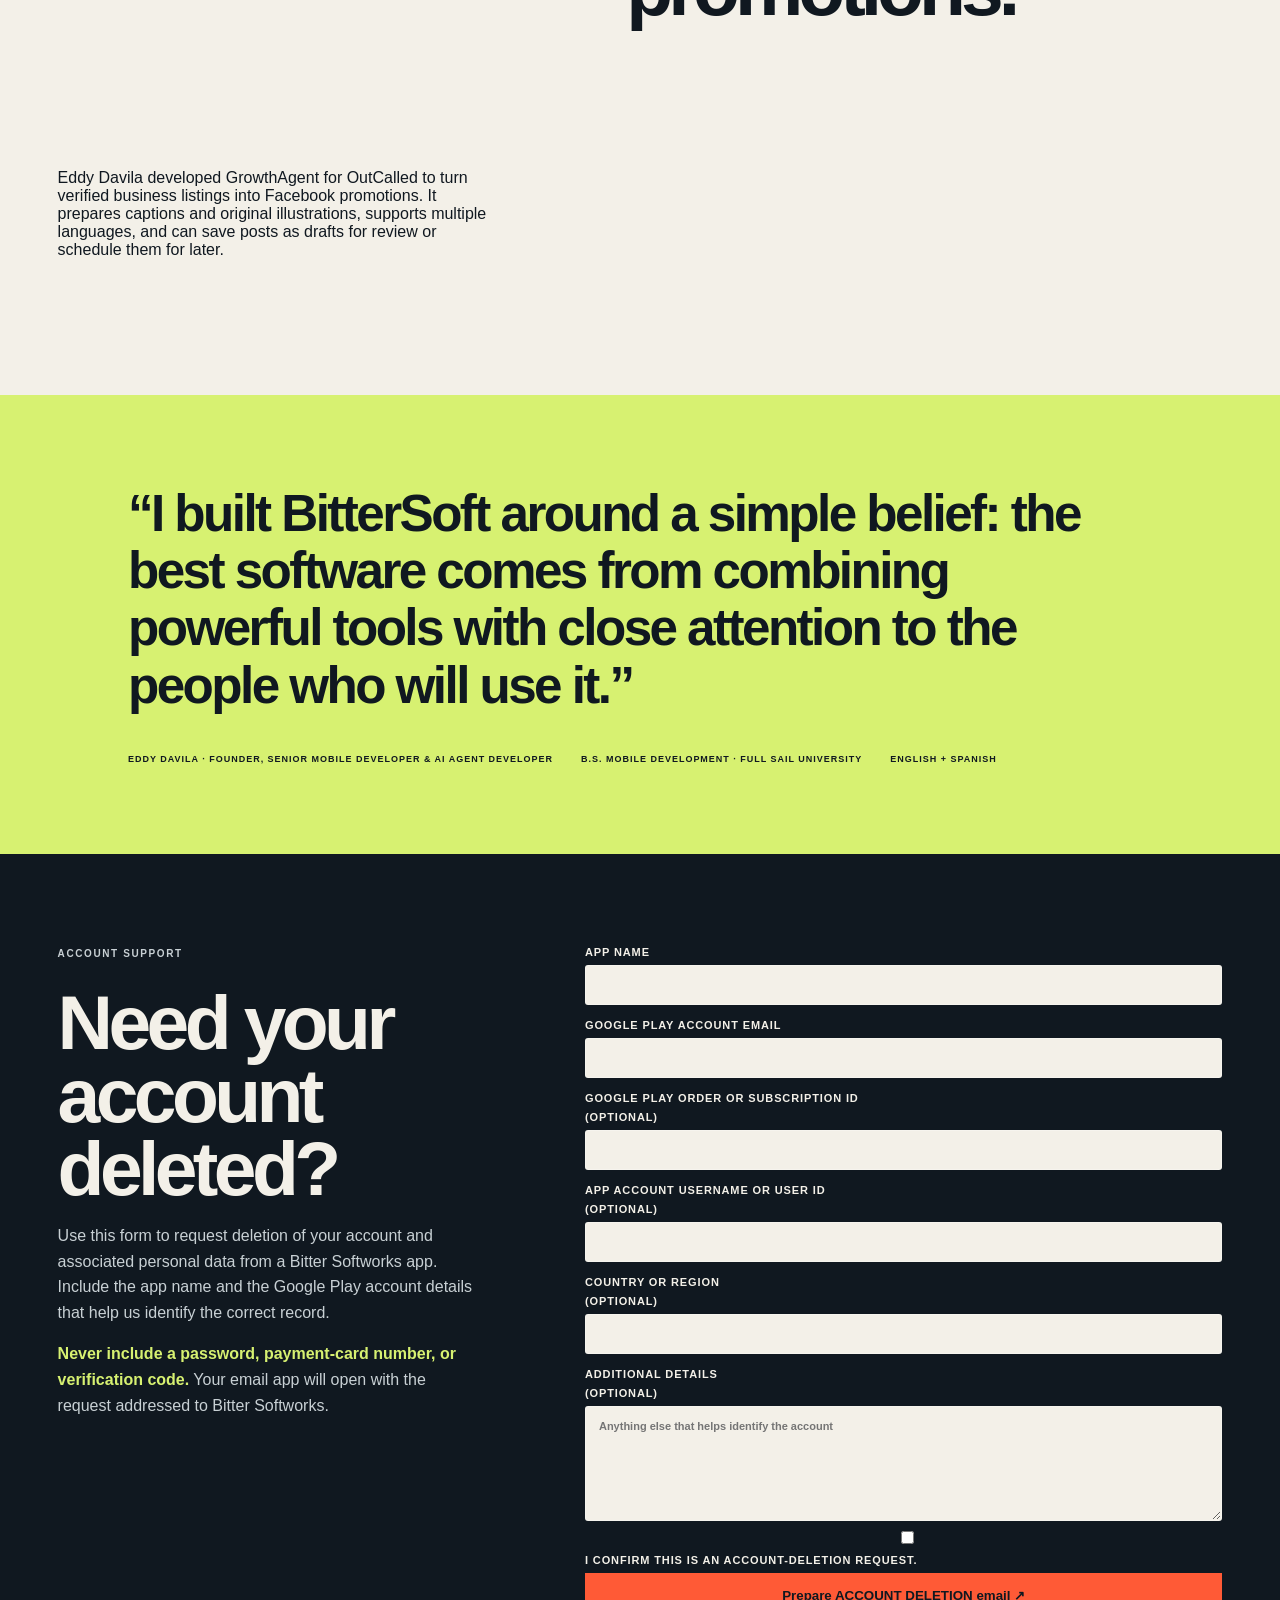
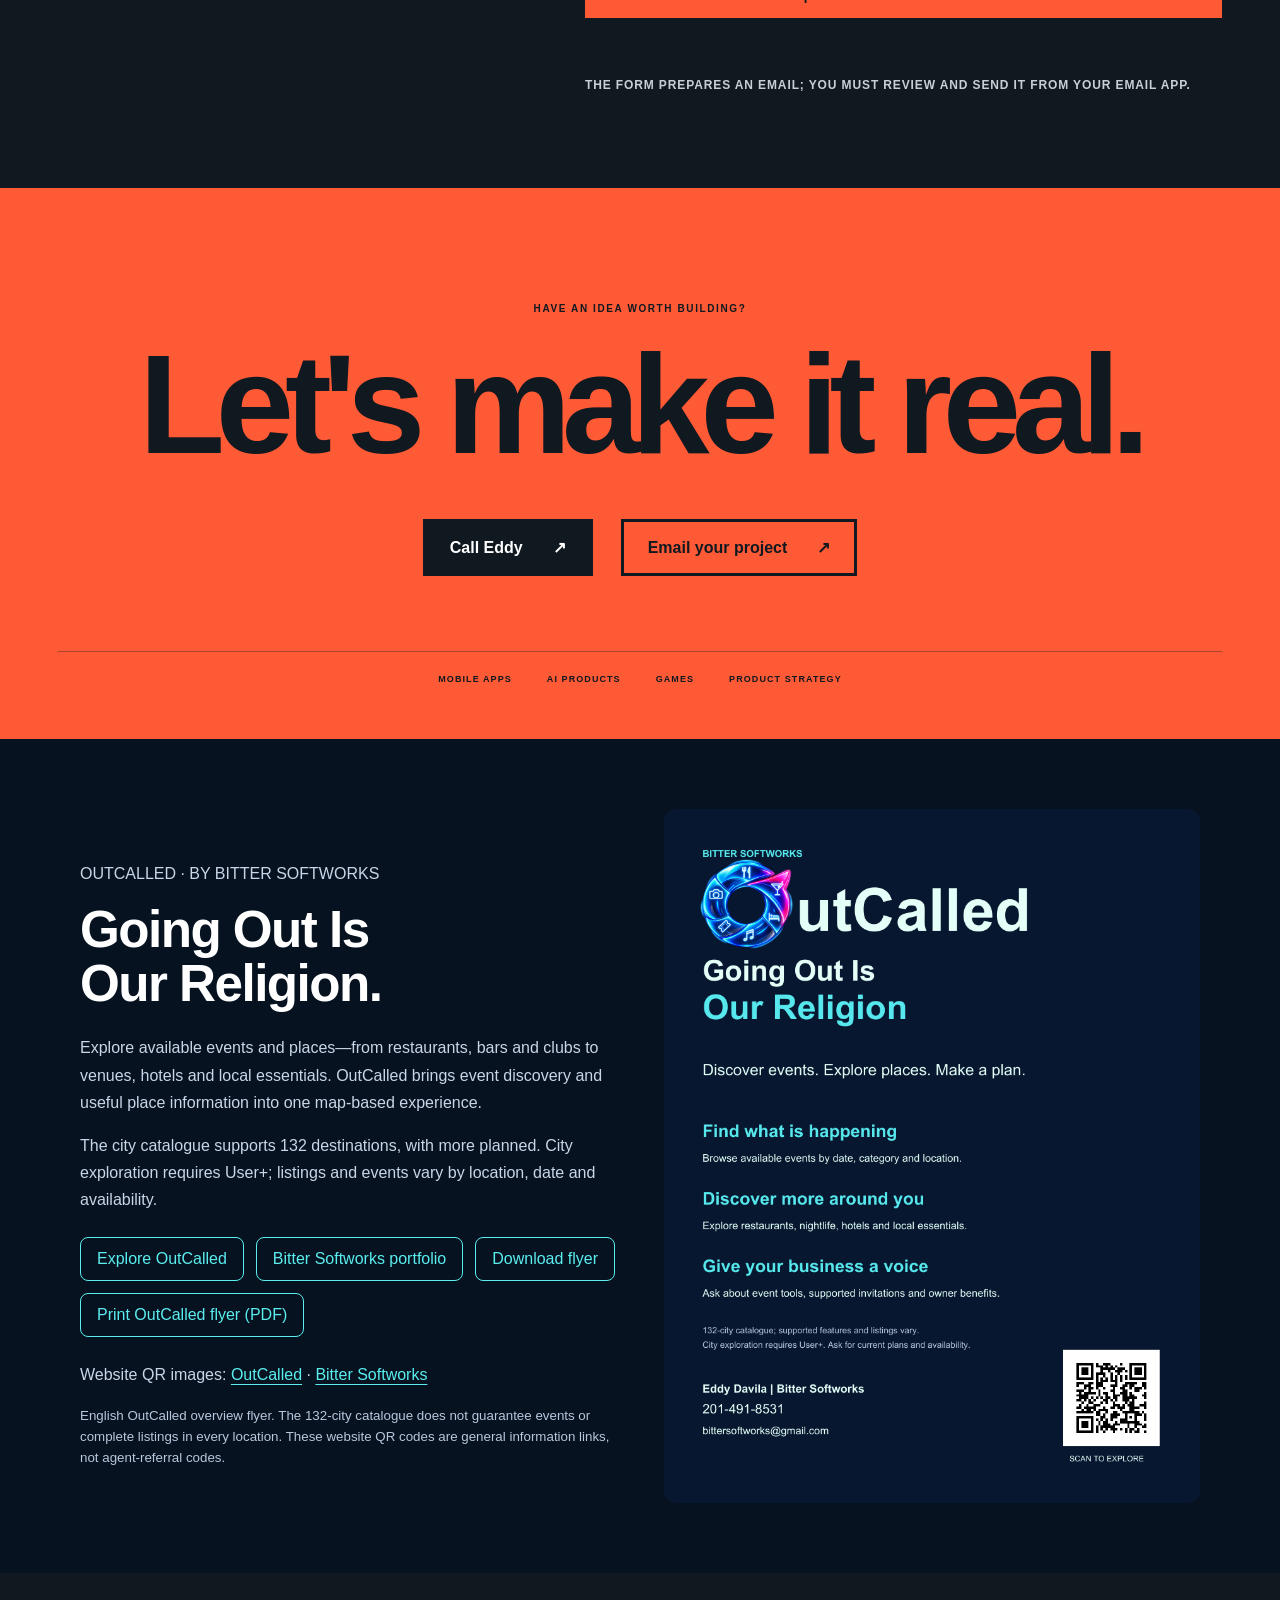
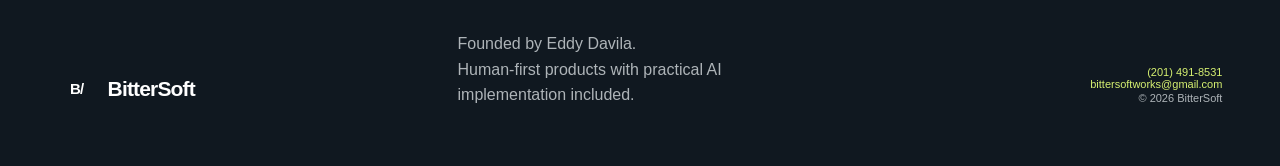
==== commit c0e9bdca: "Add English and Spanish PPB customer manuals" ====
--- a/index.html
+++ b/index.html
@@ -92,7 +92,7 @@
         <article class="project"><small>Voice-first · In development</small><div class="project-icon">BD</div><h3>Blind Date</h3><p>A voice-first dating product designed to help people connect through conversation before profiles.</p></article>
       </div>
       <section class="ppb-family" id="personal-panic-button" aria-labelledby="ppb-family-title">
-        <div class="ppb-family-copy"><p class="kicker">Personal Panic Button · Available now on Google Play</p><h2 id="ppb-family-title">When every second matters, your first alert shouldn&rsquo;t wait.</h2><p class="ppb-family-intro">Personal Panic Button helps you alert the people you trust when you need a hand.</p><p>For your mother at home, your grandmother on a trip, or someone you love who lives independently: Personal Panic Button helps adults ask trusted people for assistance when they can reach their phone and activate an alert.</p><div class="ppb-family-benefits"><div><h3>At home</h3><p>After a slip in the bathroom or another difficult moment, they can use the button to ask their chosen contact for help.</p></div><div><h3>Out and about</h3><p>On a walk or while traveling, optional location sharing can help trusted people see available location updates during an active alert.</p></div><div><h3>Easy for family</h3><p>With a connected tracking session, recipients can open a private location link in their browser. They do not need the app or their own subscription.</p></div></div><p class="ppb-family-note">You activate the alert. SMS requires tapping Send; optional automatic Gmail alerts require setup and a connection. Location updates depend on permissions, GPS and connectivity. This is not automatic fall detection or a monitored emergency-response service, and it does not guarantee help. Personal Panic Button is now available on Google Play. See the store listing for current availability and purchase options.</p><a class="ppb-family-contact" href="https://play.google.com/store/apps/details?id=com.bittersoftworks.personalpanicbutton" target="_blank" rel="noopener">Download Personal Panic Button on Google Play ↗</a></div>
+        <div class="ppb-family-copy"><p class="kicker">Personal Panic Button · Available now on Google Play</p><h2 id="ppb-family-title">When every second matters, your first alert shouldn&rsquo;t wait.</h2><p class="ppb-family-intro">Personal Panic Button helps you alert the people you trust when you need a hand.</p><p>For your mother at home, your grandmother on a trip, or someone you love who lives independently: Personal Panic Button helps adults ask trusted people for assistance when they can reach their phone and activate an alert.</p><div class="ppb-family-benefits"><div><h3>At home</h3><p>After a slip in the bathroom or another difficult moment, they can use the button to ask their chosen contact for help.</p></div><div><h3>Out and about</h3><p>On a walk or while traveling, optional location sharing can help trusted people see available location updates during an active alert.</p></div><div><h3>Easy for family</h3><p>With a connected tracking session, recipients can open a private location link in their browser. They do not need the app or their own subscription.</p></div></div><p class="ppb-family-note">You activate the alert. SMS requires tapping Send; optional automatic Gmail alerts require setup and a connection. Location updates depend on permissions, GPS and connectivity. This is not automatic fall detection or a monitored emergency-response service, and it does not guarantee help. Personal Panic Button is now available on Google Play. See the store listing for current availability and purchase options.</p><a class="ppb-family-contact" href="https://play.google.com/store/apps/details?id=com.bittersoftworks.personalpanicbutton" target="_blank" rel="noopener">Download Personal Panic Button on Google Play ↗</a><p class="ppb-family-note"><strong>How to use Personal Panic Button:</strong> <a href="/personal-panic-button/manual.html" lang="en" hreflang="en">English user manual</a> · <a href="/personal-panic-button/manual-es.html" lang="es" hreflang="es">Manual de usuario en español</a></p></div>
         <figure><img src="assets/personal-panic-button/grandmother-daughter.png" alt="A grandmother and her daughter looking at a phone together. Personal Panic Button: First responders are always family." loading="lazy" width="1774" height="887"><figcaption>Illustrative family scene and dialogue, not an actual app screenshot or a guaranteed response time. The person using the app activates the alert.</figcaption></figure>
       </section>
       <section class="demo-showcase" aria-labelledby="business-demos-title"><div class="demo-showcase-head"><div><p class="kicker">Interactive business demos</p><h2 id="business-demos-title">Useful systems.<br>Real workflows.</h2></div><p>Seven working examples show how BitterSoft can turn routine business work into focused, cost-effective software—with practical AI reporting and assistance built into the product direction.</p></div><div class="demo-grid">
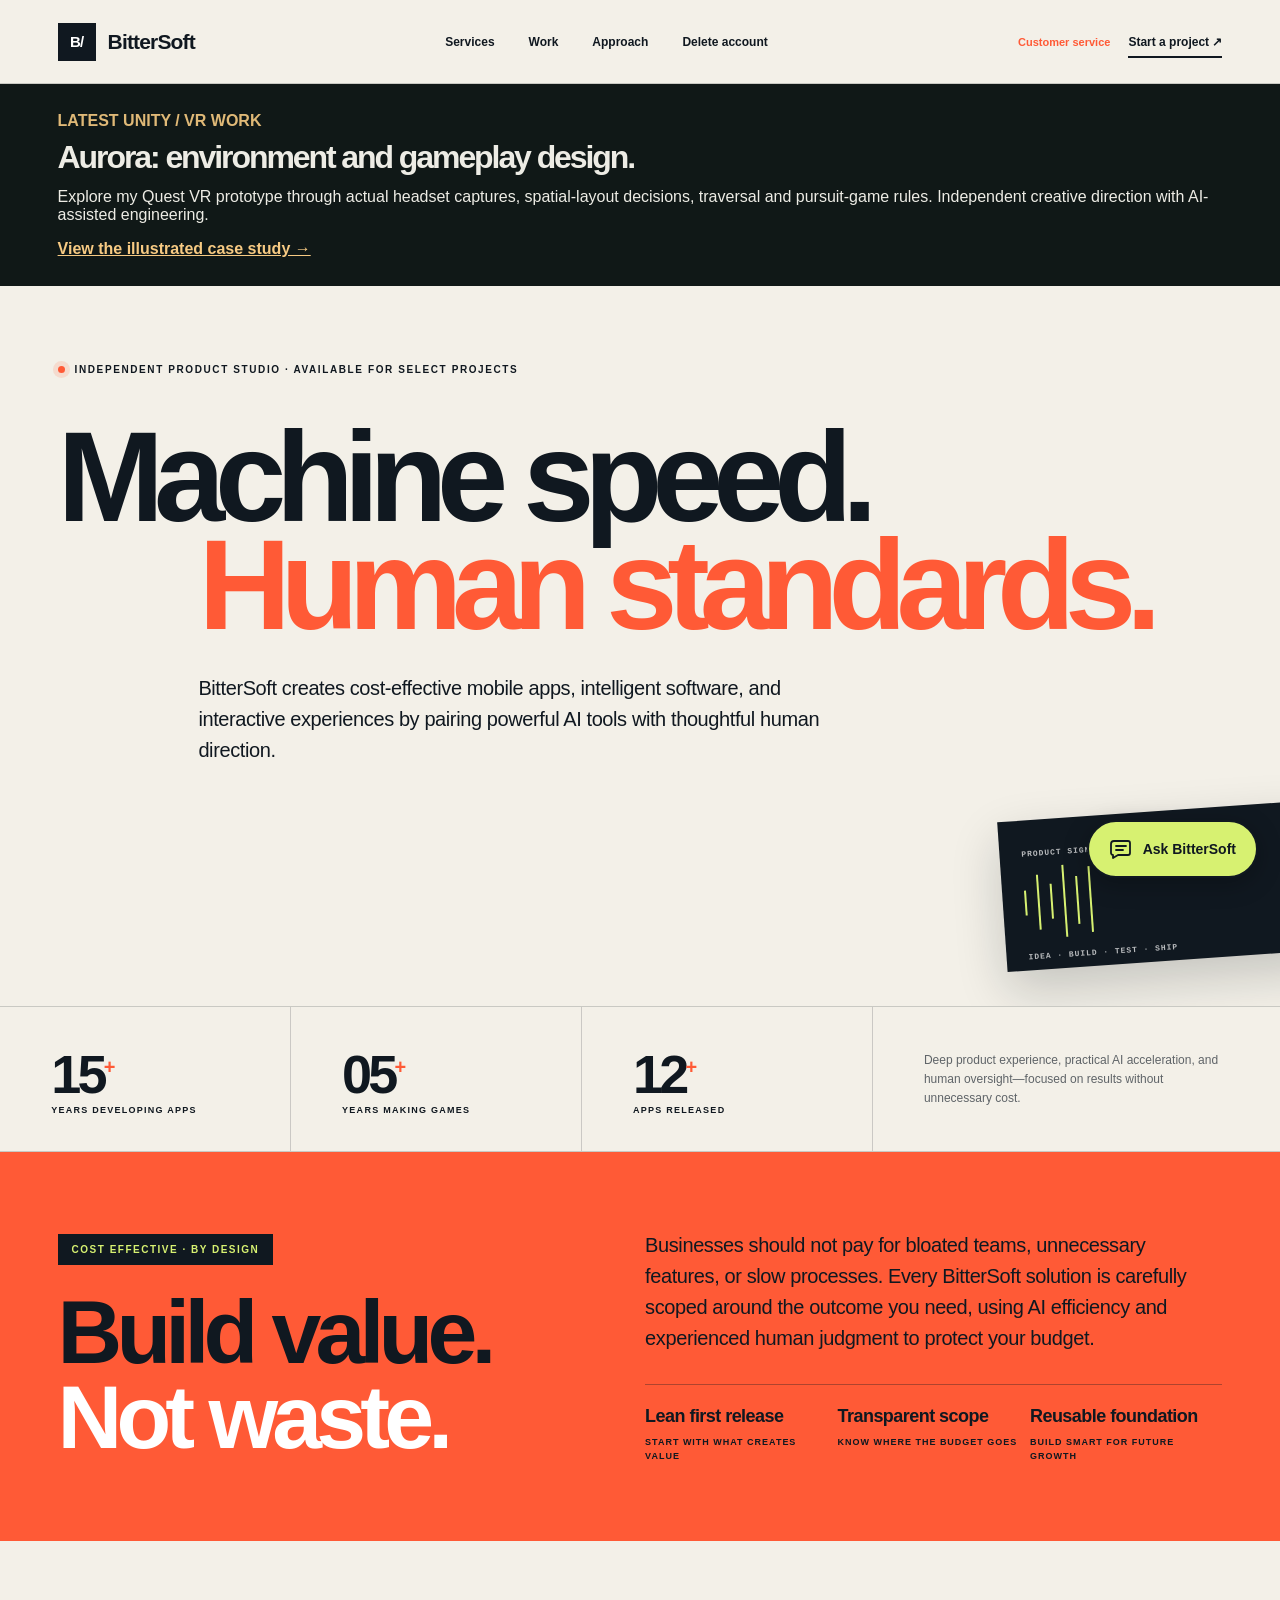
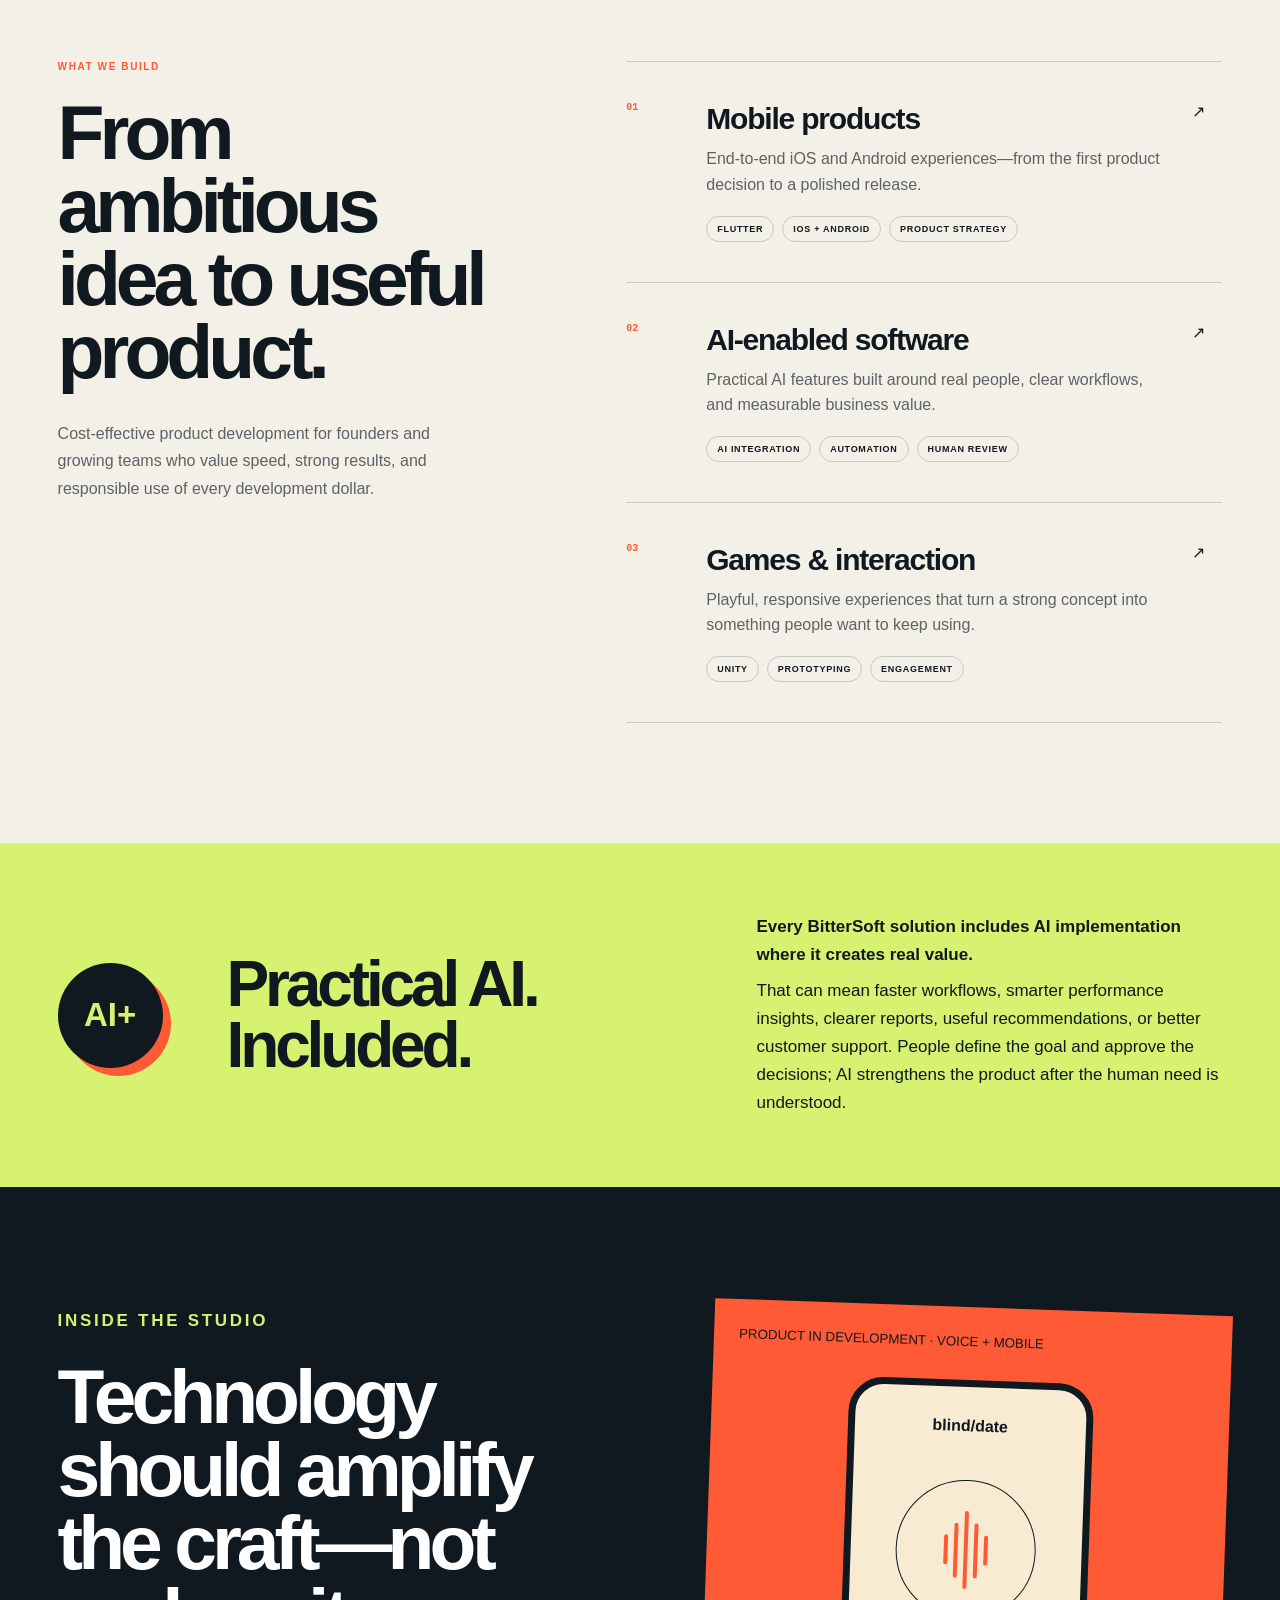
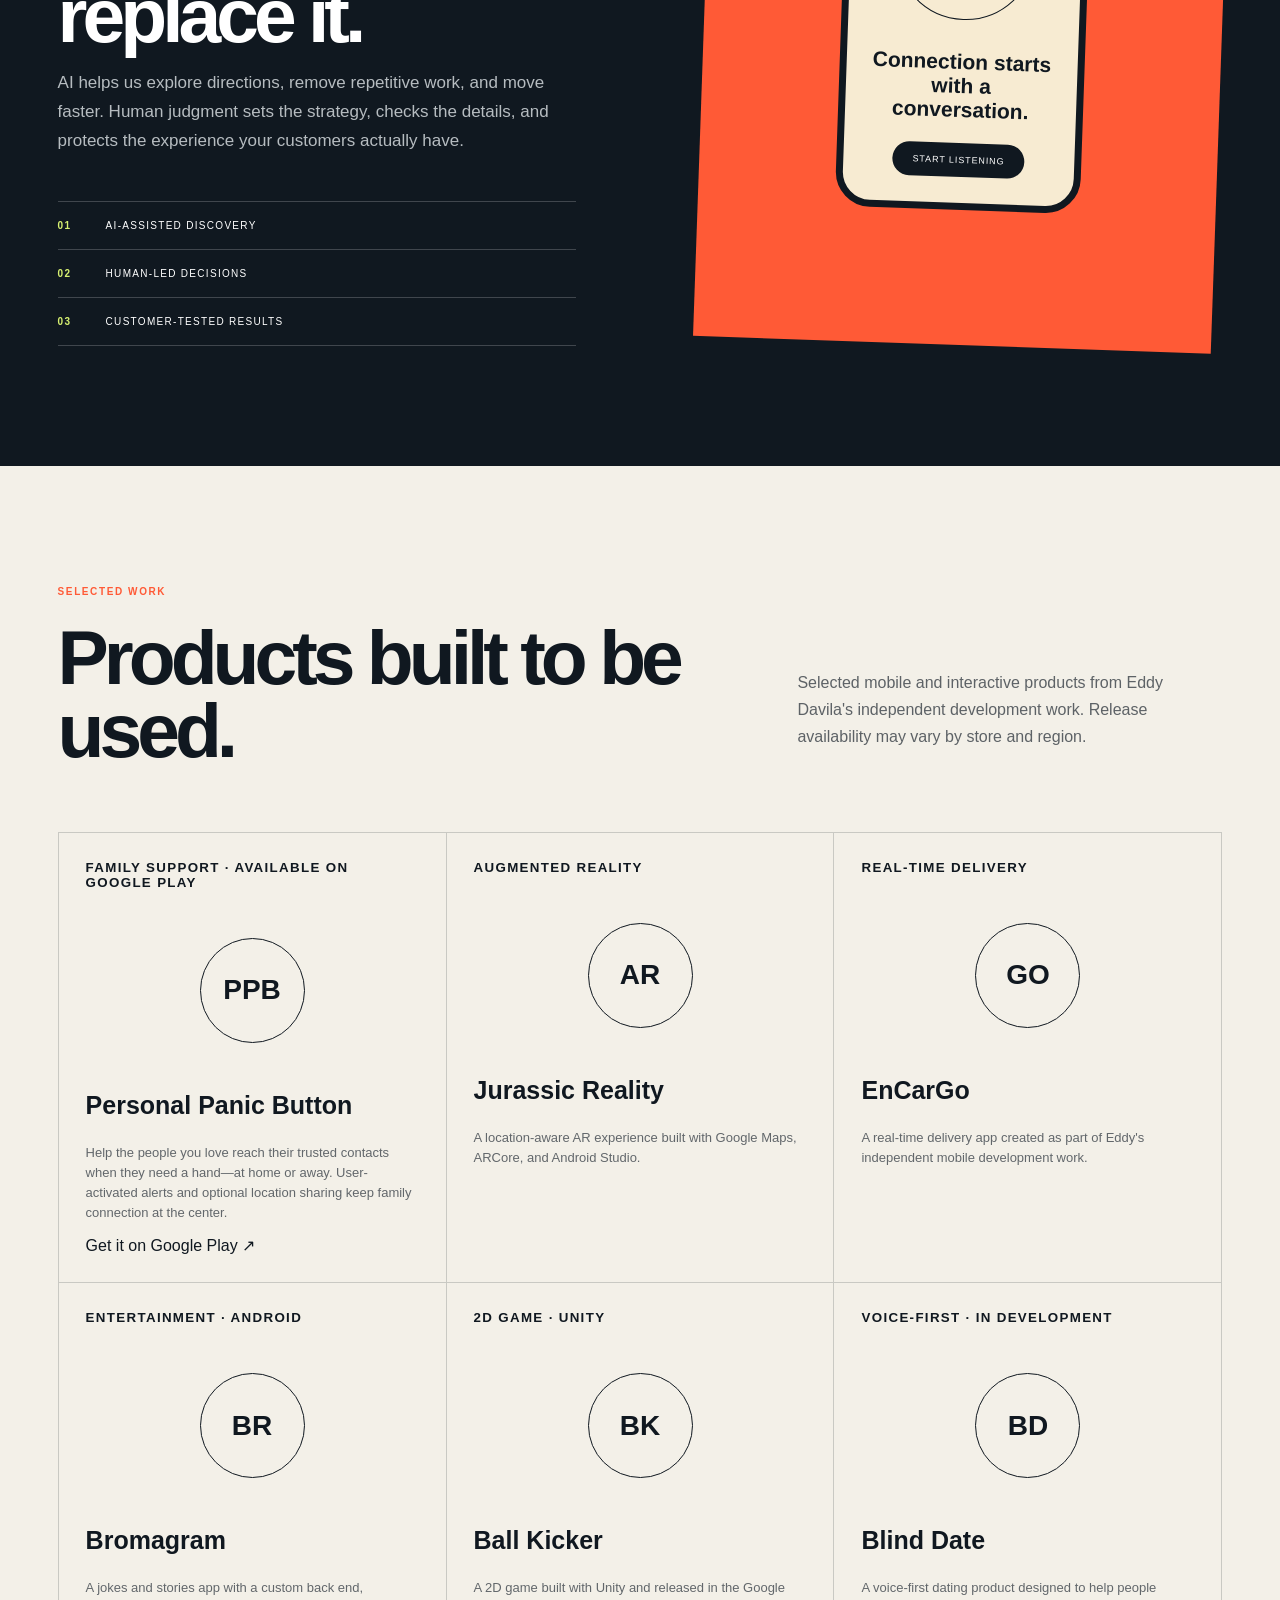
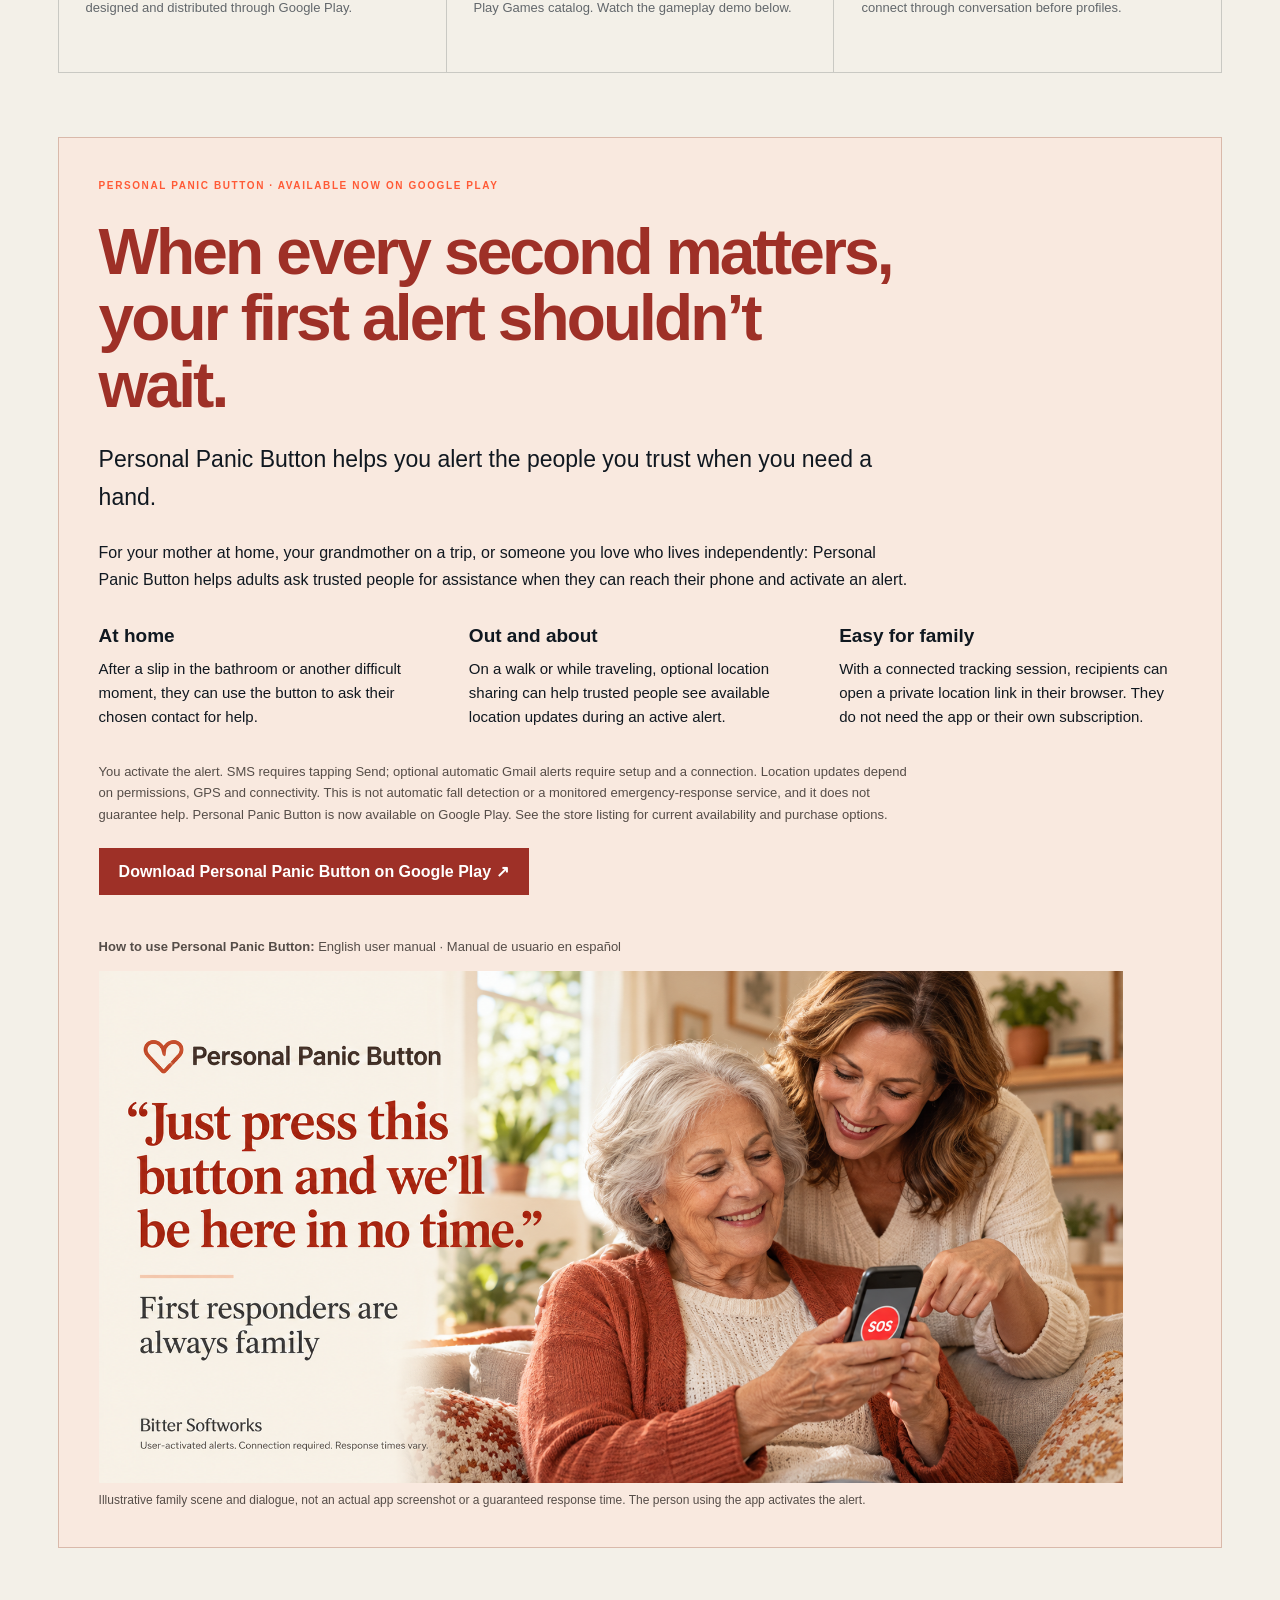
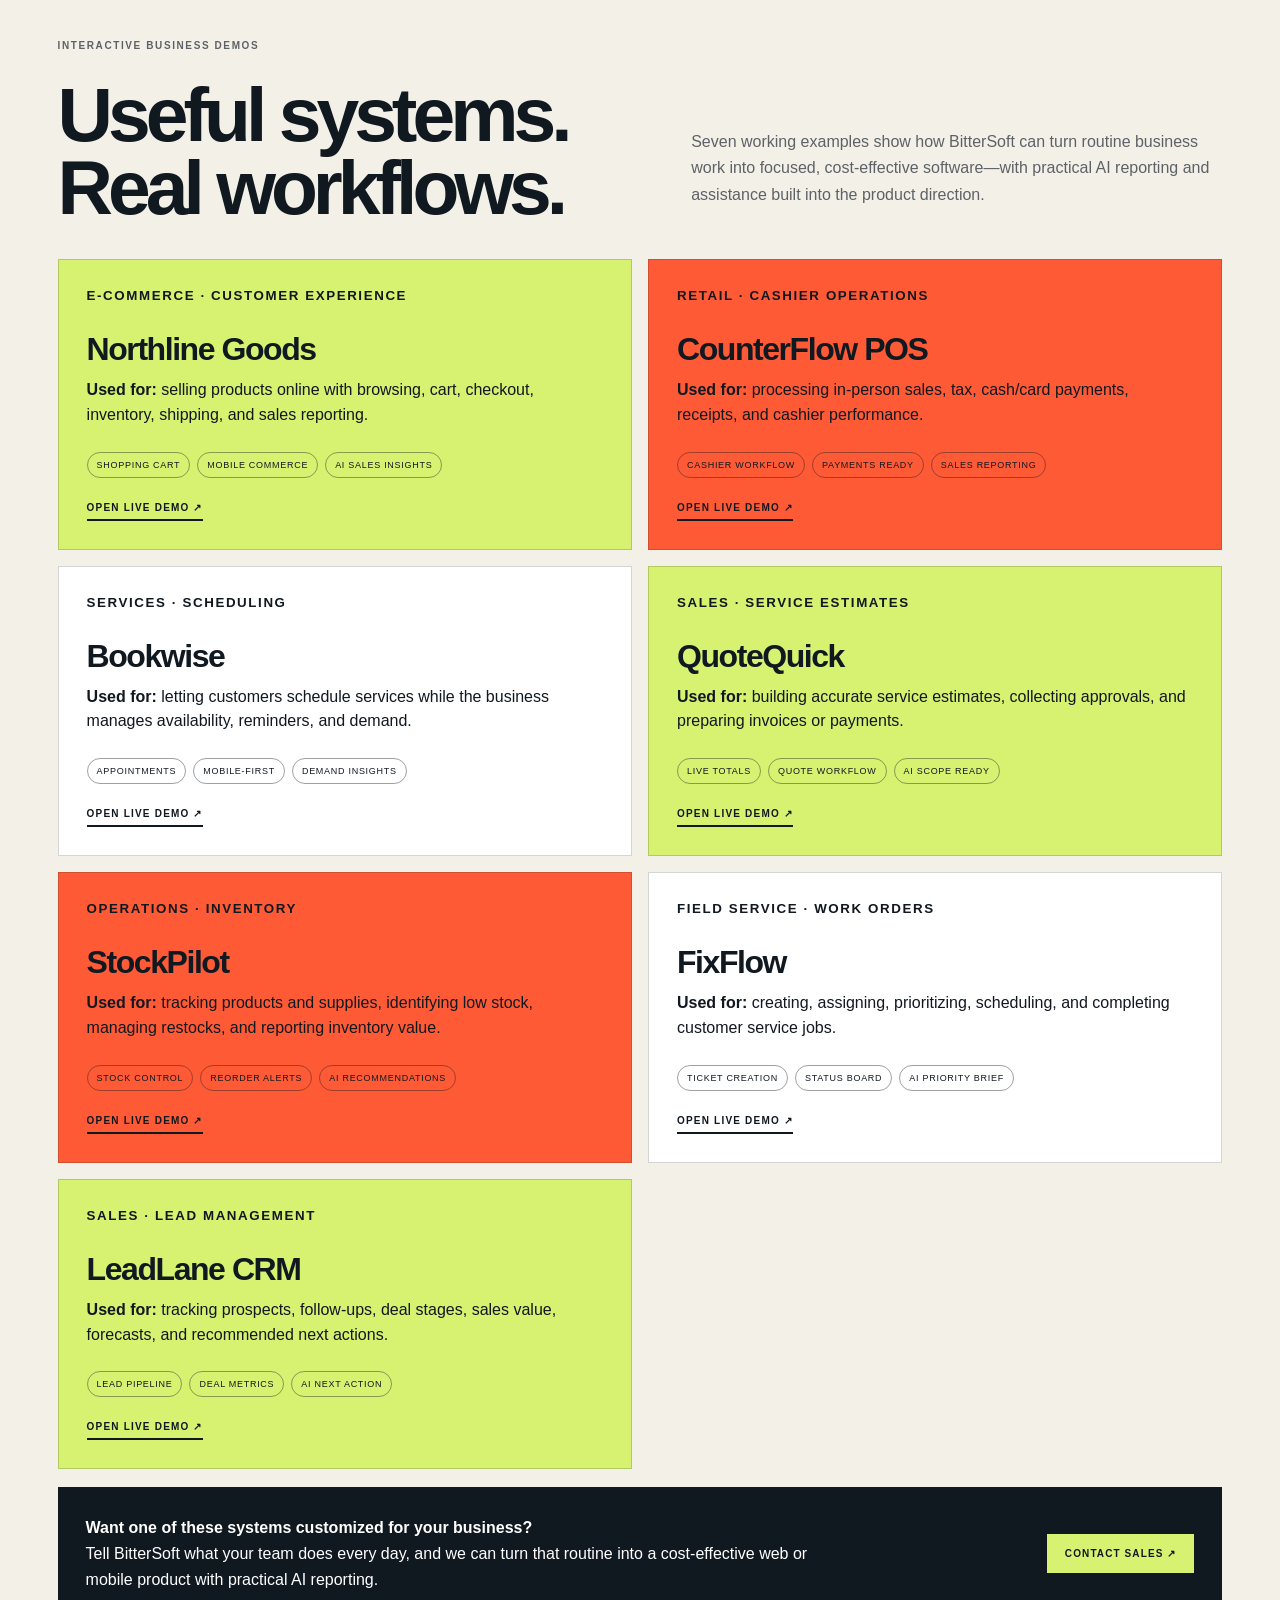
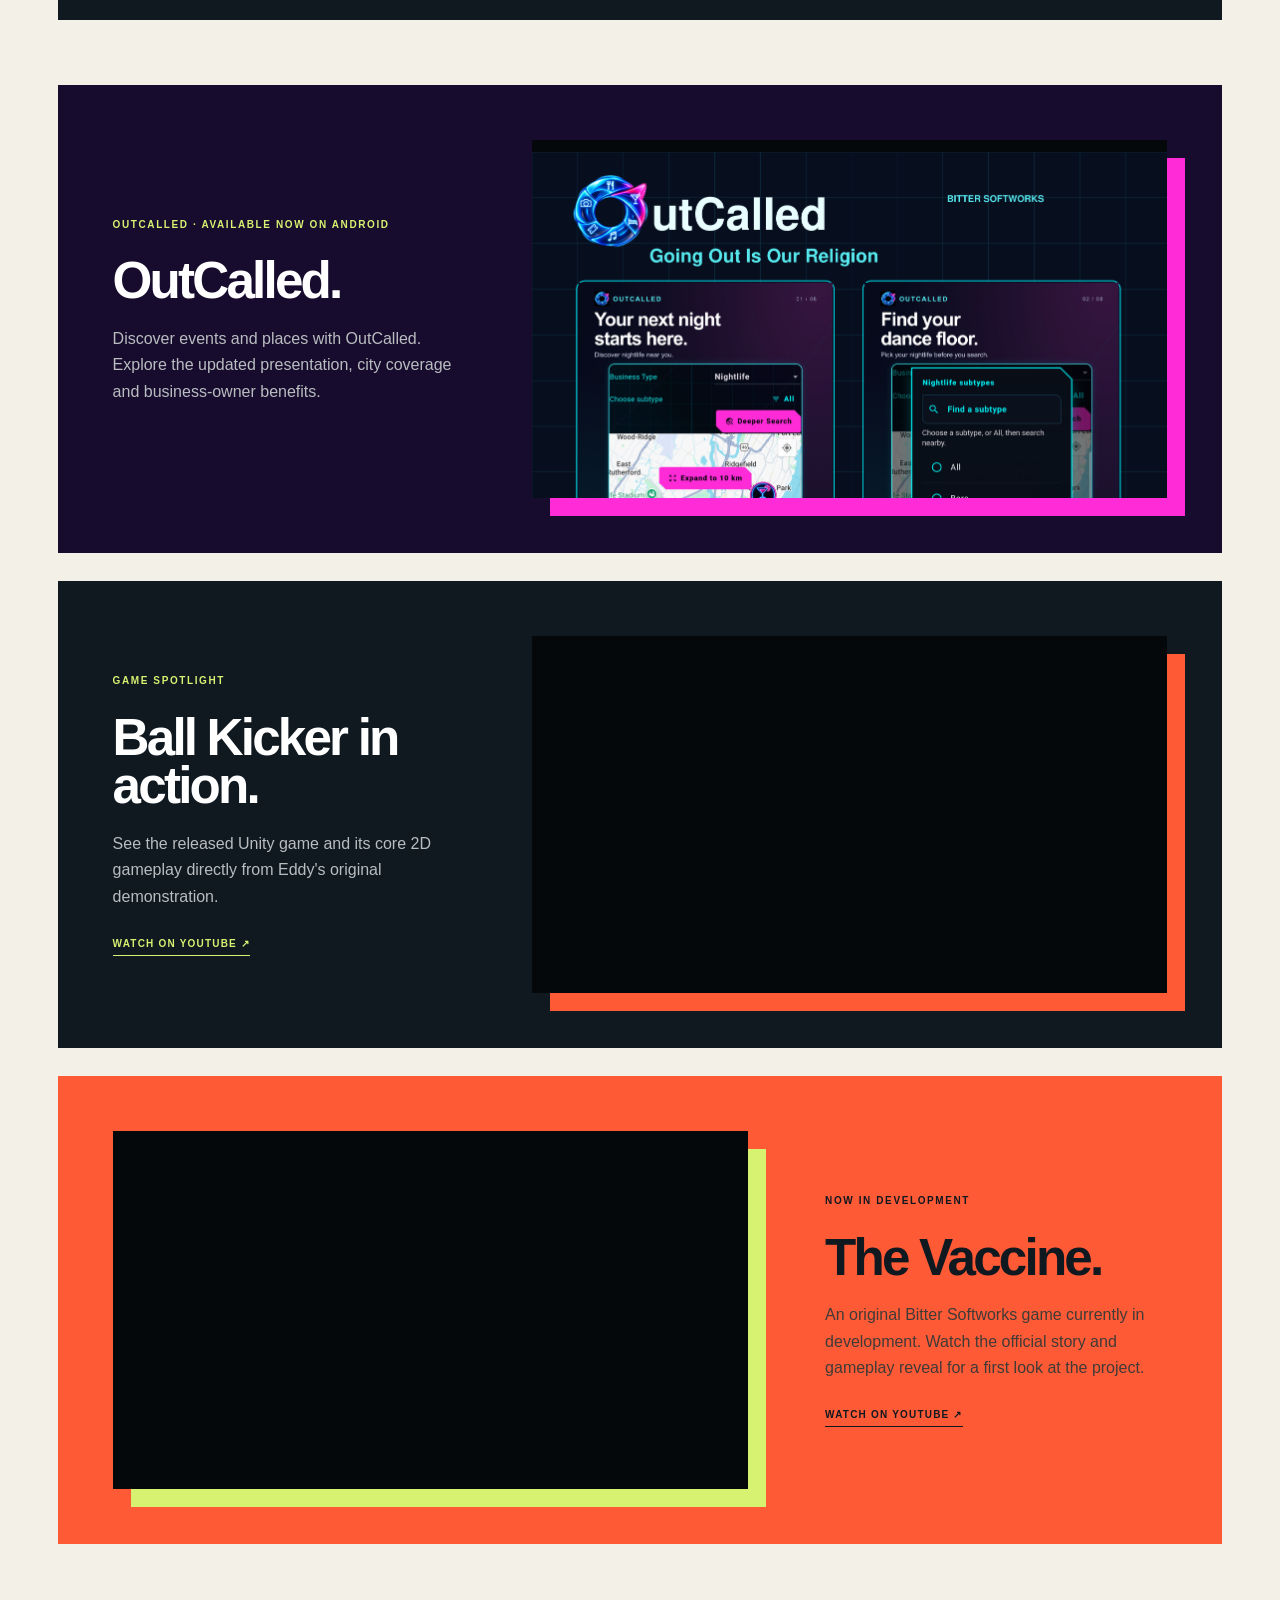
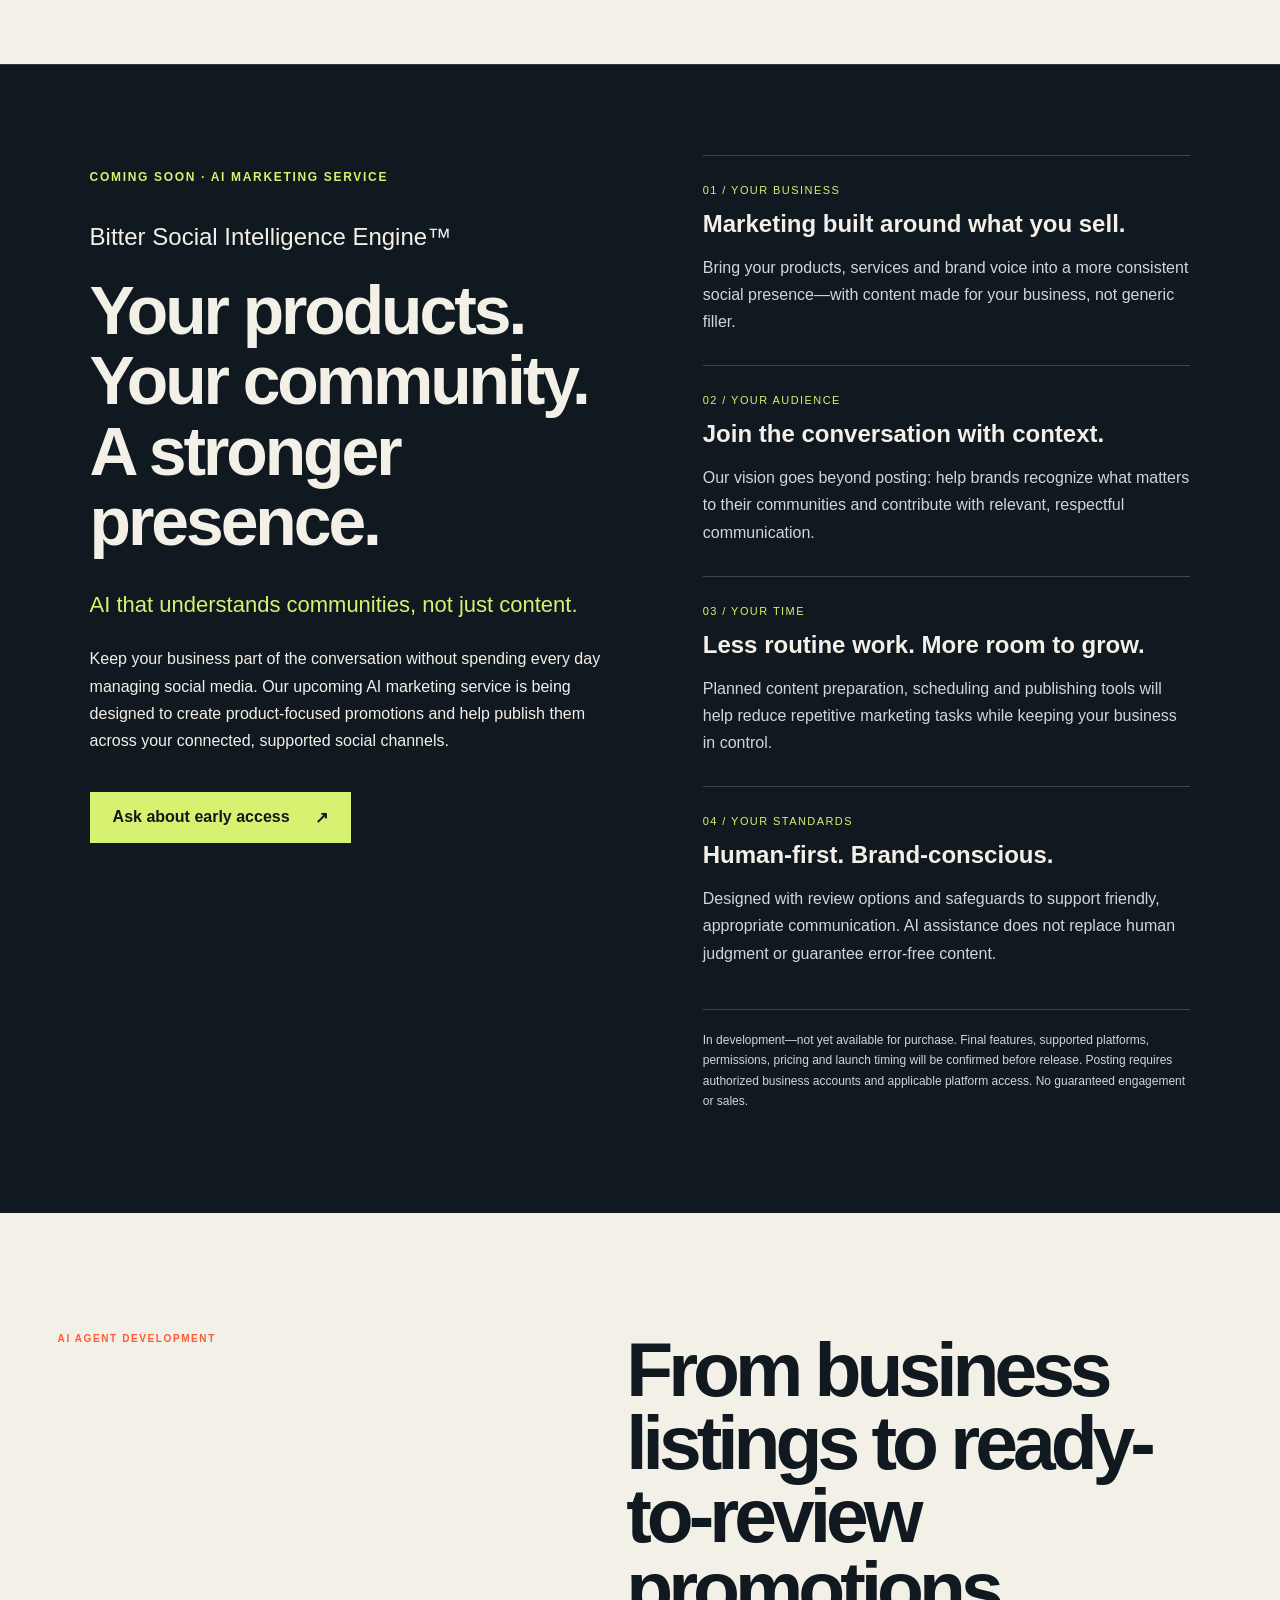
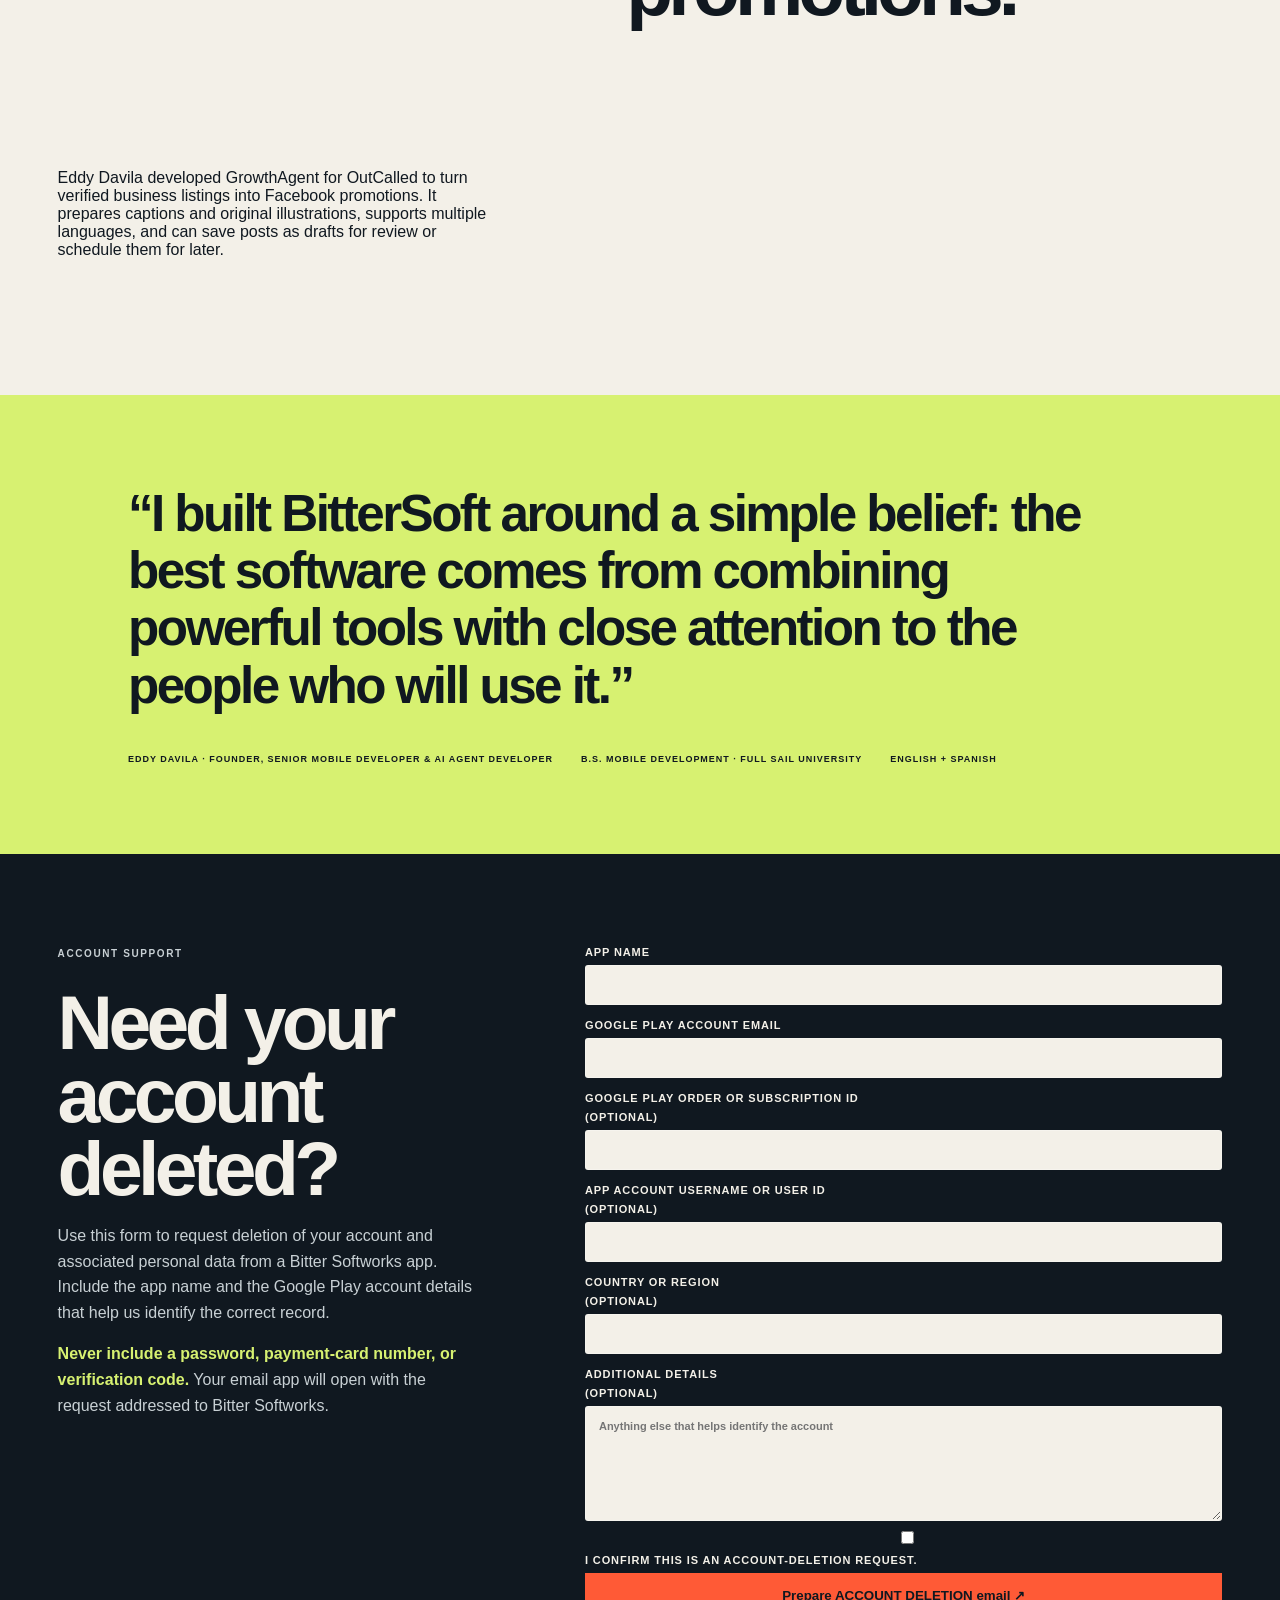
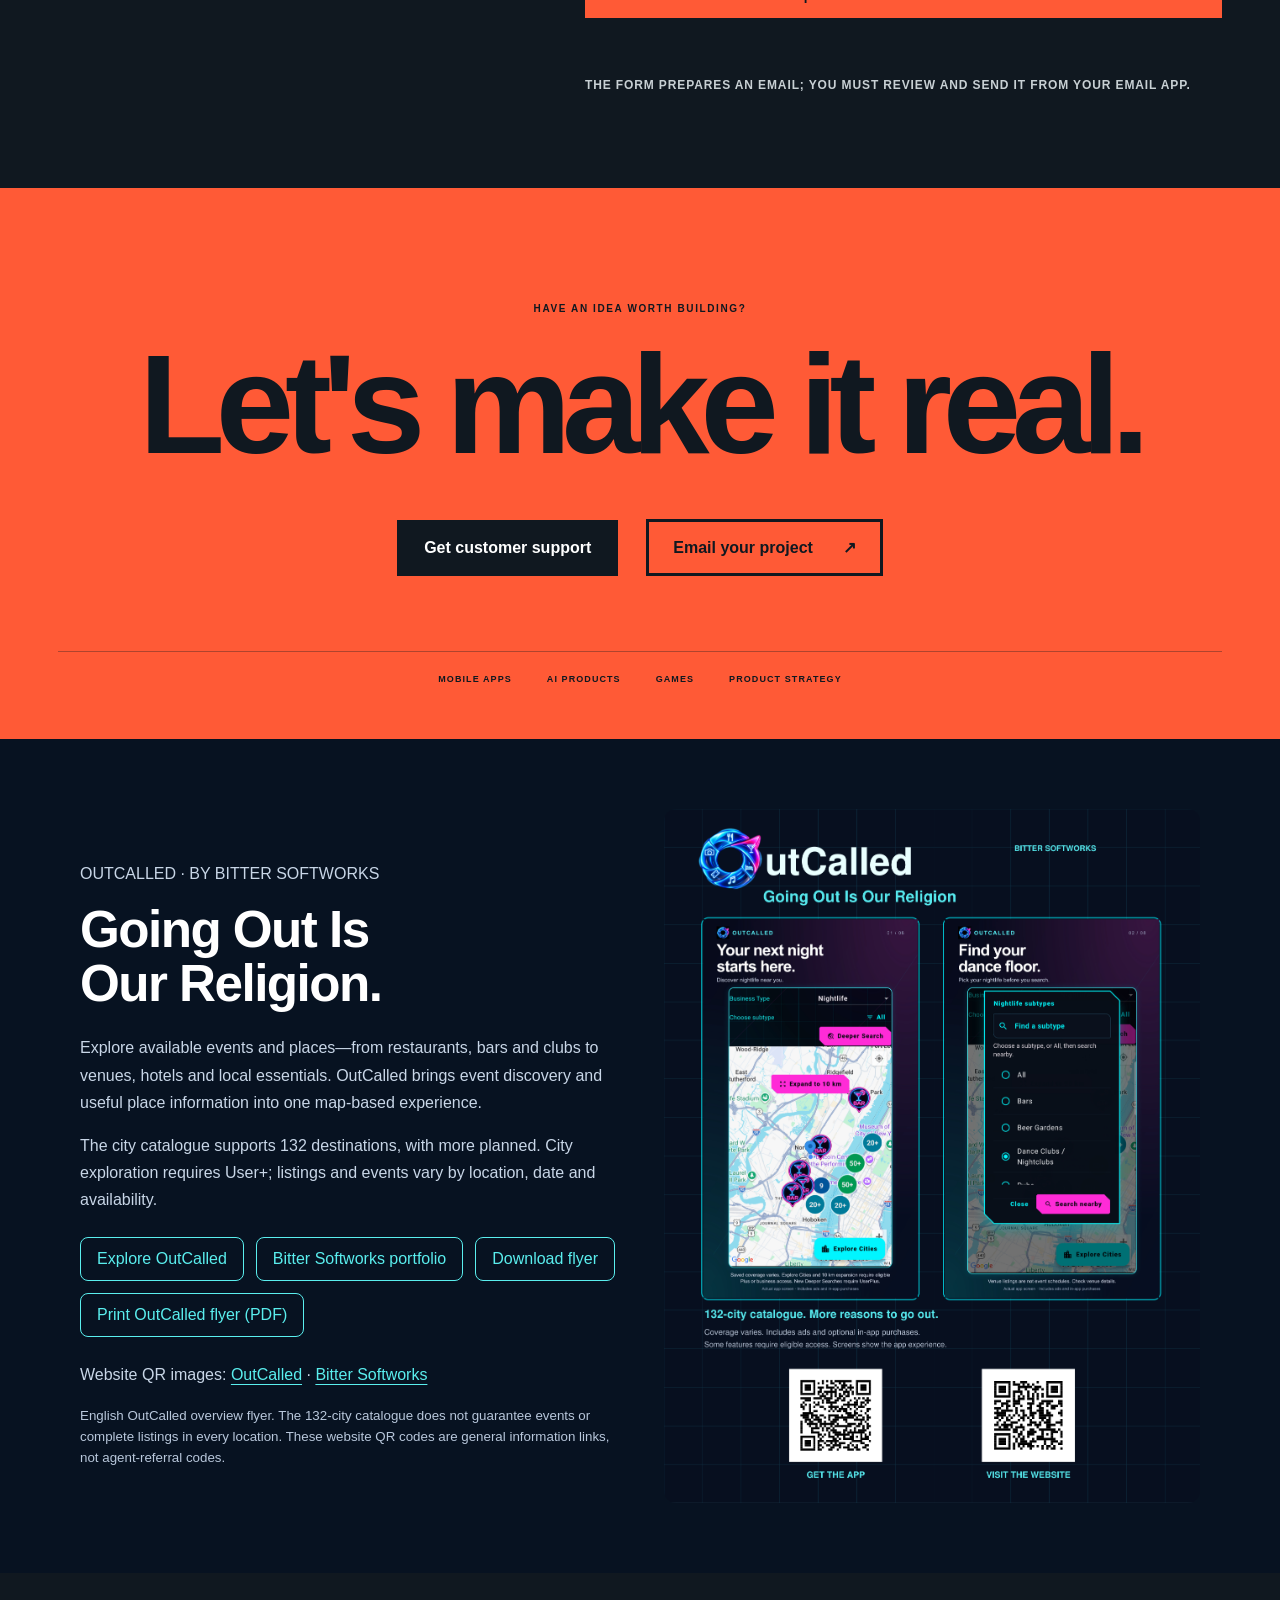
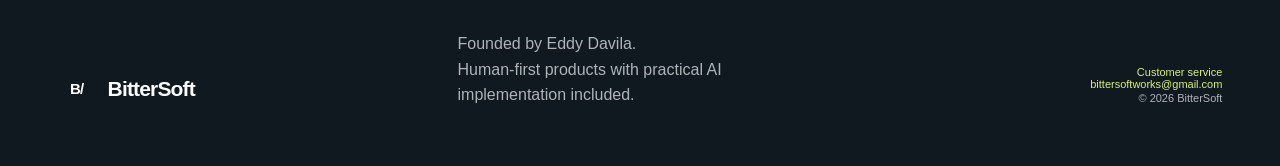
==== commit 6044e612: "Remove personal phone from public website contacts and downloads" ====
--- a/index.html
+++ b/index.html
@@ -13,7 +13,7 @@
   <meta property="og:type" content="website">
   <meta property="og:url" content="https://eddydavila.github.io/">
   <script type="application/ld+json">
-    {"@context":"https://schema.org","@type":"ProfessionalService","name":"BitterSoft","url":"https://eddydavila.github.io/","founder":{"@type":"Person","name":"Eddy Davila"},"email":"bittersoftworks@gmail.com","telephone":"+1-201-491-8531","description":"Cost-effective mobile apps, AI-enabled software, and games backed by 15+ years of app-development experience and 5+ years of game development."}
+    {"@context":"https://schema.org","@type":"ProfessionalService","name":"BitterSoft","url":"https://eddydavila.github.io/","founder":{"@type":"Person","name":"Eddy Davila"},"email":"bittersoftworks@gmail.com","description":"Cost-effective mobile apps, AI-enabled software, and games backed by 15+ years of app-development experience and 5+ years of game development."}
   </script>
   <style>
     :root{--ink:#101820;--paper:#f3f0e8;--orange:#ff5a36;--lime:#d7f171;--line:rgba(16,24,32,.18)}
@@ -48,7 +48,7 @@
   <nav>
     <a class="brand" href="#top"><span class="mark">B/</span>BitterSoft</a>
     <div class="links"><a href="#services">Services</a><a href="#work">Work</a><a href="#approach">Approach</a><a href="#account-deletion">Delete account</a></div>
-    <div class="nav-actions"><a class="nav-call" href="tel:+12014918531">Call (201) 491-8531</a><a class="nav-cta" href="mailto:bittersoftworks@gmail.com?subject=Project%20inquiry%20for%20BitterSoft">Start a project ↗</a></div>
+    <div class="nav-actions"><a class="nav-call" href="https://bittersoftworks-support.web.app/">Customer service</a><a class="nav-cta" href="mailto:bittersoftworks@gmail.com?subject=Project%20inquiry%20for%20BitterSoft">Start a project ↗</a></div>
   </nav>
   <main>
     <section style="padding:28px 4.5vw;background:#101817;color:#edece5"><p style="margin:0;color:#e0b977;font-weight:bold">LATEST UNITY / VR WORK</p><h2 style="font-size:32px;margin:12px 0">Aurora: environment and gameplay design.</h2><p>Explore my Quest VR prototype through actual headset captures, spatial-layout decisions, traversal and pursuit-game rules. Independent creative direction with AI-assisted engineering.</p><a href="aurora-vr/" style="color:#f7ca83;text-decoration:underline;font-weight:bold">View the illustrated case study →</a></section>
@@ -106,7 +106,7 @@
       </div><div class="demo-sales"><p><strong>Want one of these systems customized for your business?</strong><br>Tell BitterSoft what your team does every day, and we can turn that routine into a cost-effective web or mobile product with practical AI reporting.</p><a href="mailto:bittersoftworks@gmail.com?subject=Business%20software%20demo%20inquiry">Contact sales ↗</a></div></section>
       <div class="video-feature motion">
         <div><p class="kicker">OutCalled · Available now on Android</p><h3>OutCalled.</h3><p>Discover events and places with OutCalled. Explore the updated presentation, city coverage and business-owner benefits.</p></div>
-        <div class="video-frame"><a href="https://eddydavila.github.io/whatsout-website/"><img src="assets/whatsout-marketing/outcalled-flyer.png?v=20261026-categories-categories" alt="OutCalled: events first, more around every corner" style="width:100%;height:auto;display:block"></a></div>
+        <div class="video-frame"><a href="https://eddydavila.github.io/whatsout-website/"><img src="assets/whatsout-marketing/outcalled-flyer.png?v=20261124-privacy" alt="OutCalled: events first, more around every corner" style="width:100%;height:auto;display:block"></a></div>
       </div>
       <div class="video-feature">
         <div><p class="kicker">Game spotlight</p><h3>Ball Kicker in action.</h3><p>See the released Unity game and its core 2D gameplay directly from Eddy's original demonstration.</p><a href="https://www.youtube.com/watch?v=fMxUI3hZvWU" target="_blank" rel="noopener noreferrer">Watch on YouTube ↗</a></div>
@@ -128,9 +128,9 @@
     </section>
     <section class="founder"><blockquote>“I built BitterSoft around a simple belief: the best software comes from combining powerful tools with close attention to the people who will use it.”</blockquote><div class="founder-meta"><span>Eddy Davila · Founder, Senior Mobile Developer &amp; AI Agent Developer</span><span>B.S. Mobile Development · Full Sail University</span><span>English + Spanish</span></div></section>
     <section id="account-deletion" class="account-deletion"><div><p class="kicker">ACCOUNT SUPPORT</p><h2>Need your account deleted?</h2><p>Use this form to request deletion of your account and associated personal data from a Bitter Softworks app. Include the app name and the Google Play account details that help us identify the correct record.</p><p><strong>Never include a password, payment-card number, or verification code.</strong> Your email app will open with the request addressed to Bitter Softworks.</p></div><form id="account-deletion-form" class="deletion-form"><label>App name<input name="appName" required autocomplete="off"></label><label>Google Play account email<input name="playEmail" type="email" required autocomplete="email"></label><label>Google Play order or subscription ID <span>(optional)</span><input name="orderId" autocomplete="off"></label><label>App account username or user ID <span>(optional)</span><input name="accountId" autocomplete="off"></label><label>Country or region <span>(optional)</span><input name="region" autocomplete="country-name"></label><label>Additional details <span>(optional)</span><textarea name="details" placeholder="Anything else that helps identify the account"></textarea><label><input type="checkbox" required> I confirm this is an account-deletion request.</label><button type="submit">Prepare ACCOUNT DELETION email ↗</button><p id="deletion-status" class="deletion-status" role="status" aria-live="polite"></p><p class="deletion-note">The form prepares an email; you must review and send it from your email app.</p></form></section>
-    <section class="cta"><p class="kicker">Have an idea worth building?</p><h2>Let's make it real.</h2><div class="cta-actions"><a href="tel:+12014918531">Call Eddy <span>↗</span></a><a href="mailto:bittersoftworks@gmail.com?subject=Let%E2%80%99s%20build%20a%20product">Email your project <span>↗</span></a></div><div class="cta-meta"><span>Mobile apps</span><span>AI products</span><span>Games</span><span>Product strategy</span></div></section>
+    <section class="cta"><p class="kicker">Have an idea worth building?</p><h2>Let's make it real.</h2><div class="cta-actions"><a href="https://bittersoftworks-support.web.app/">Get customer support</a><a href="mailto:bittersoftworks@gmail.com?subject=Let%E2%80%99s%20build%20a%20product">Email your project <span>↗</span></a></div><div class="cta-meta"><span>Mobile apps</span><span>AI products</span><span>Games</span><span>Product strategy</span></div></section>
   </main>
-  <footer><a class="brand" href="#top"><span class="mark">B/</span>BitterSoft</a><p>Founded by Eddy Davila.<br>Human-first products with practical AI implementation included.</p><div><a href="tel:+12014918531">(201) 491-8531</a><br><a href="mailto:bittersoftworks@gmail.com">bittersoftworks@gmail.com</a><p>© 2026 BitterSoft</p></div></footer>
+  <footer><a class="brand" href="#top"><span class="mark">B/</span>BitterSoft</a><p>Founded by Eddy Davila.<br>Human-first products with practical AI implementation included.</p><div><a href="https://bittersoftworks-support.web.app/">Customer service</a><br><a href="mailto:bittersoftworks@gmail.com">bittersoftworks@gmail.com</a><p>© 2026 BitterSoft</p></div></footer>
 <link rel="stylesheet" href="account-deletion.css?v=20261006">
 <script src="whatsout-marketing.js?v=20261026"></script><script src="account-deletion.js?v=20261006"></script>
 <script src="support-widget.js?v=20261112" defer></script>
